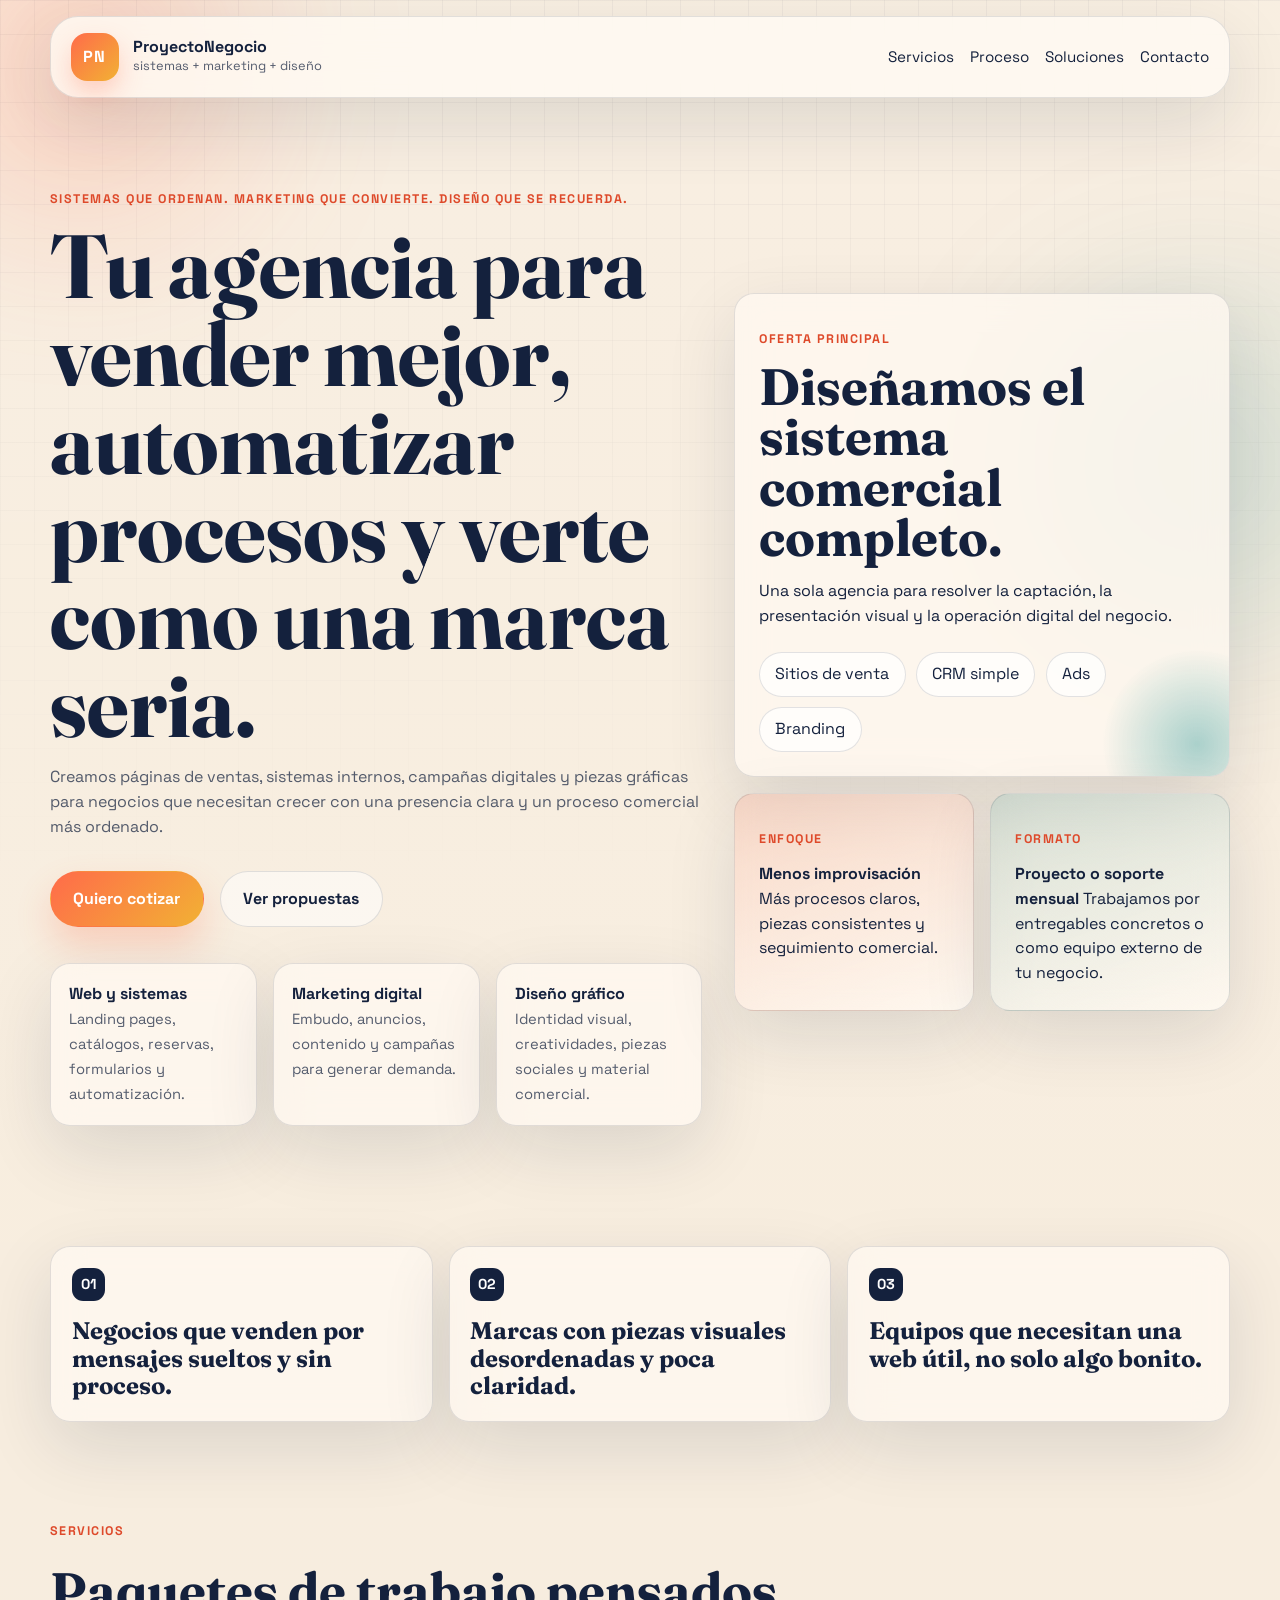
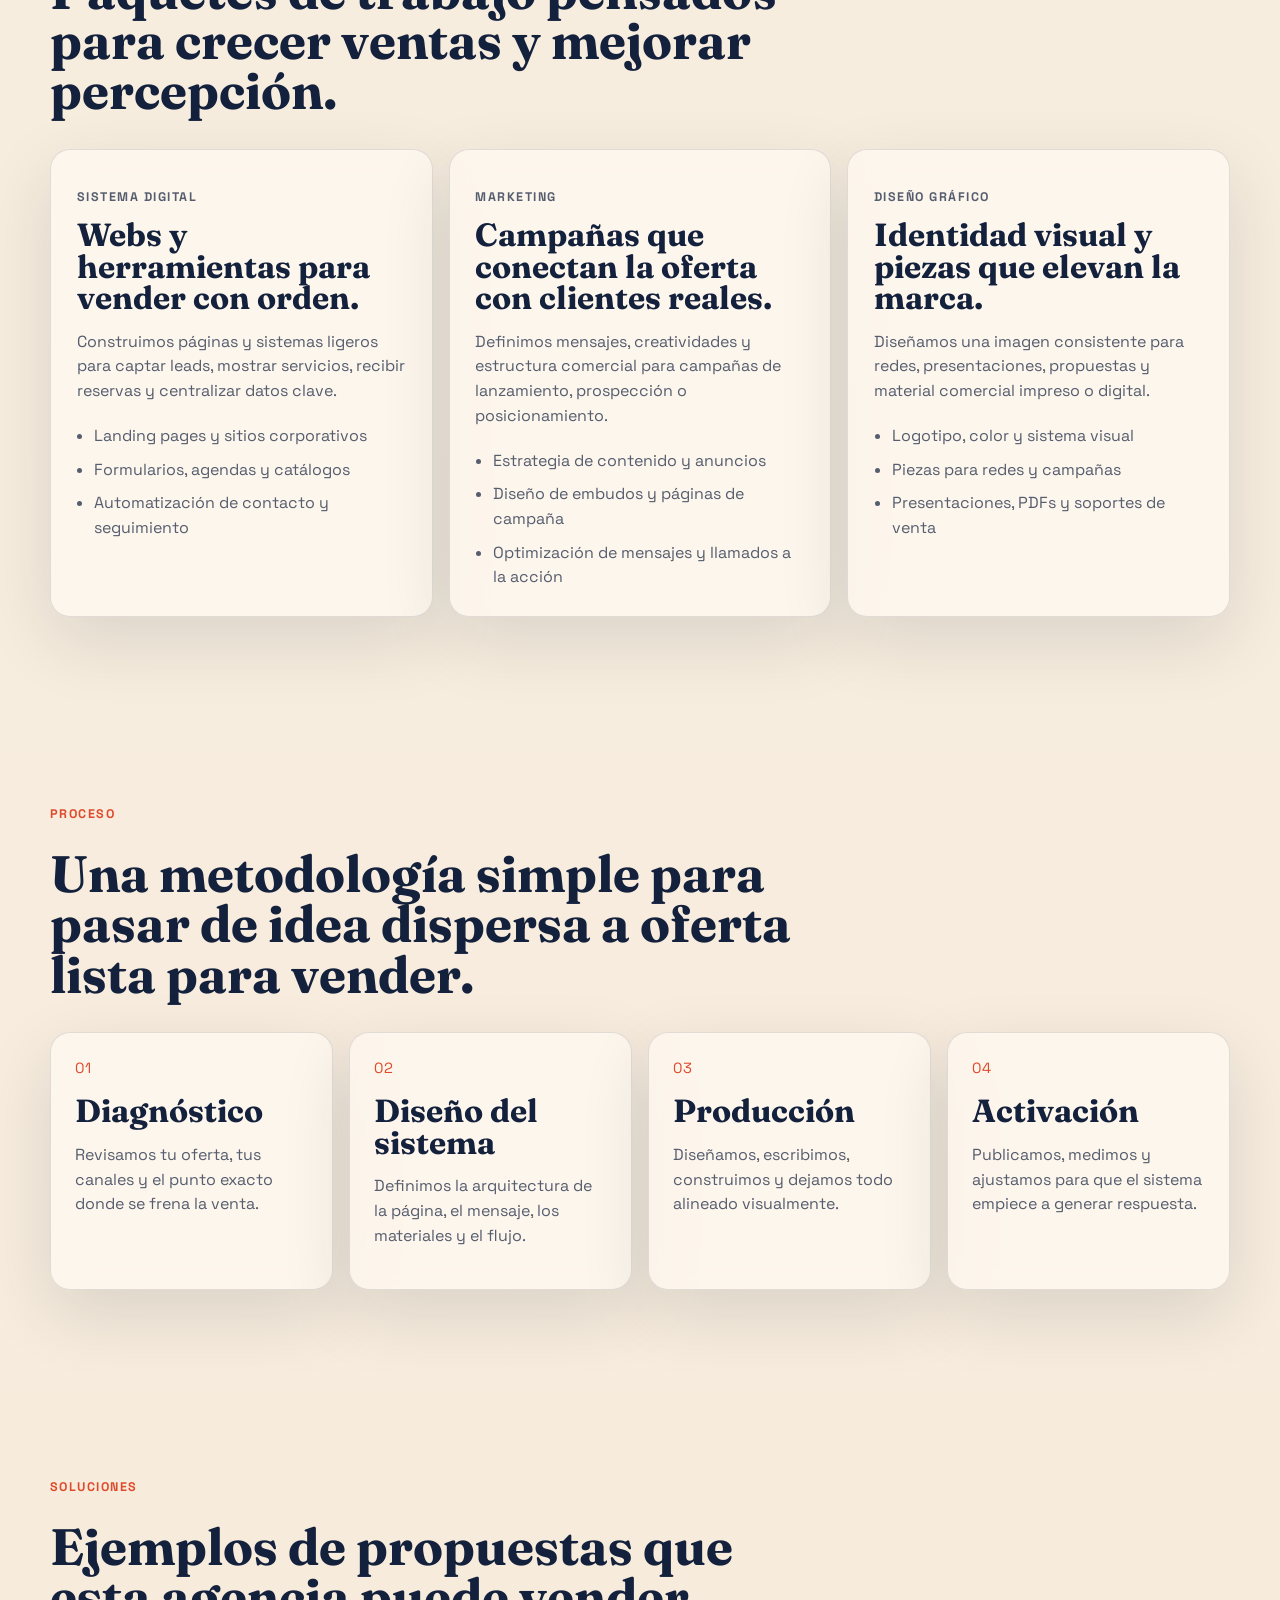
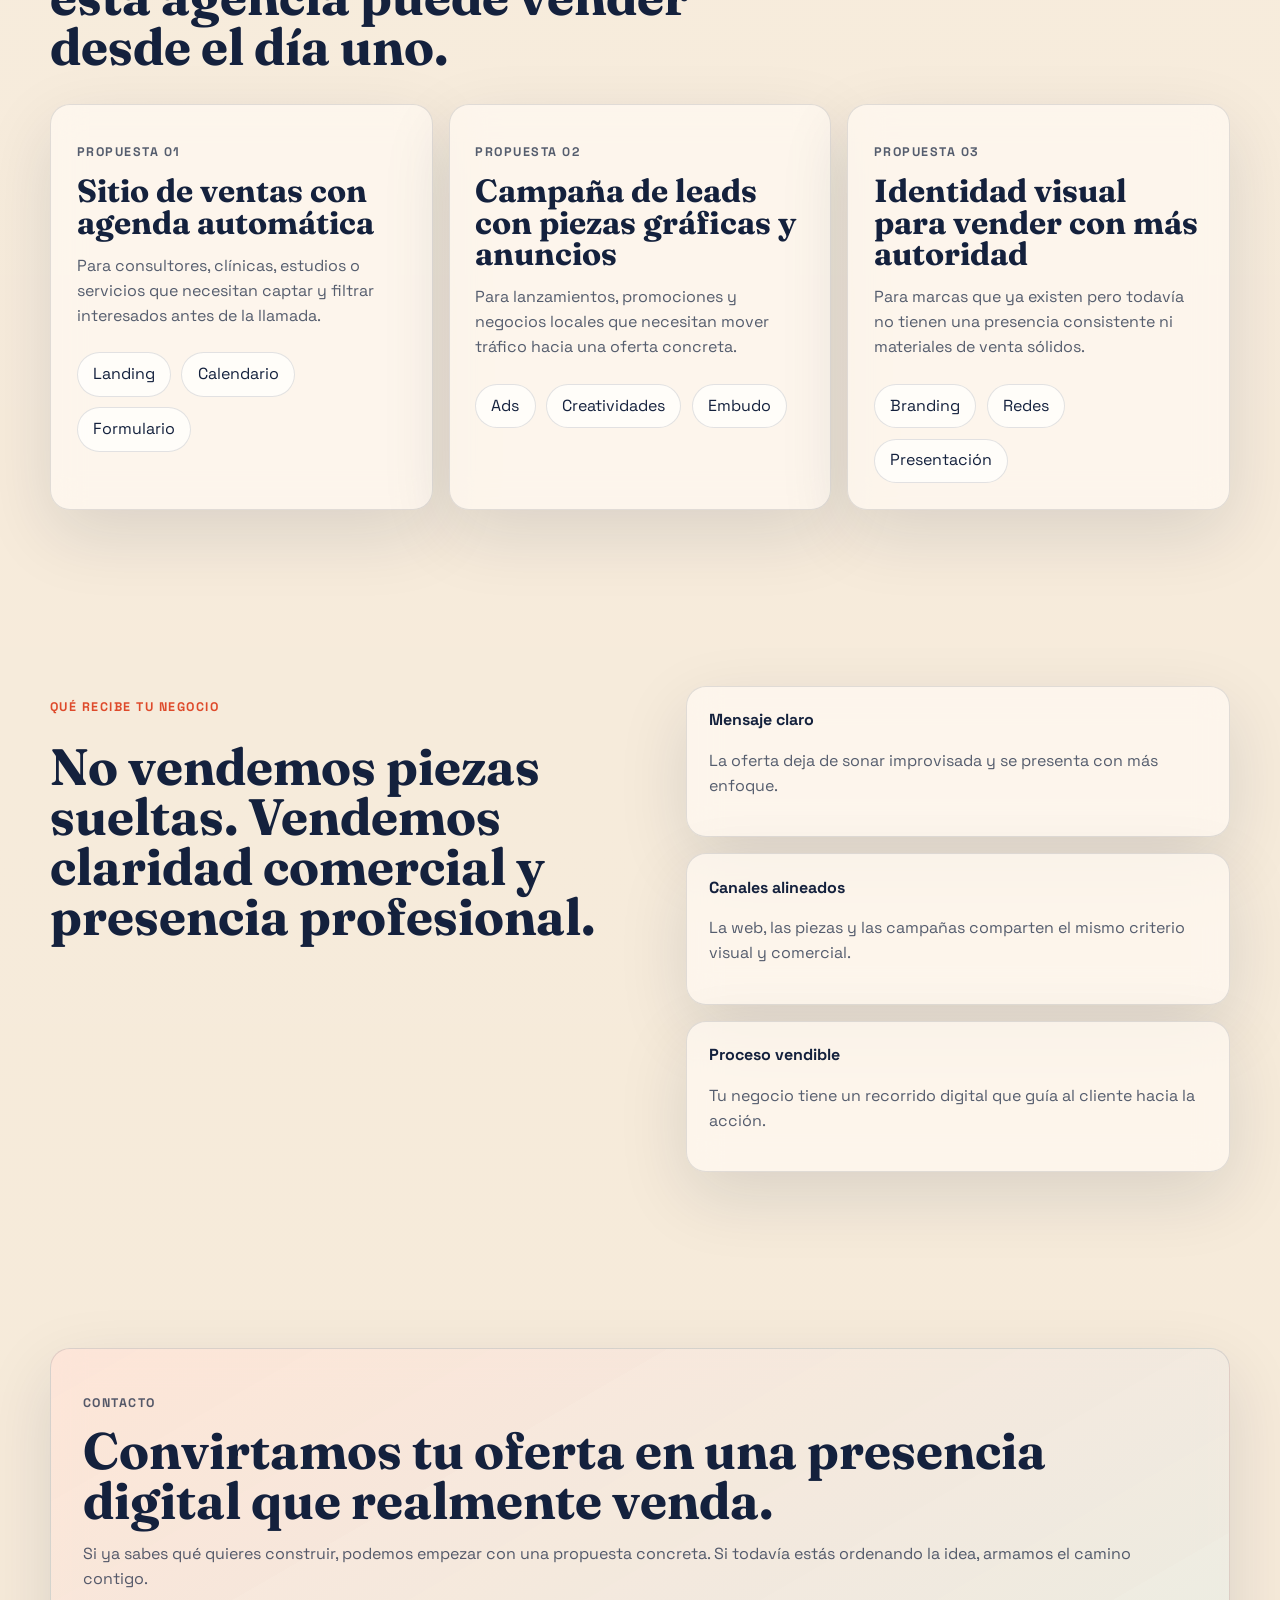
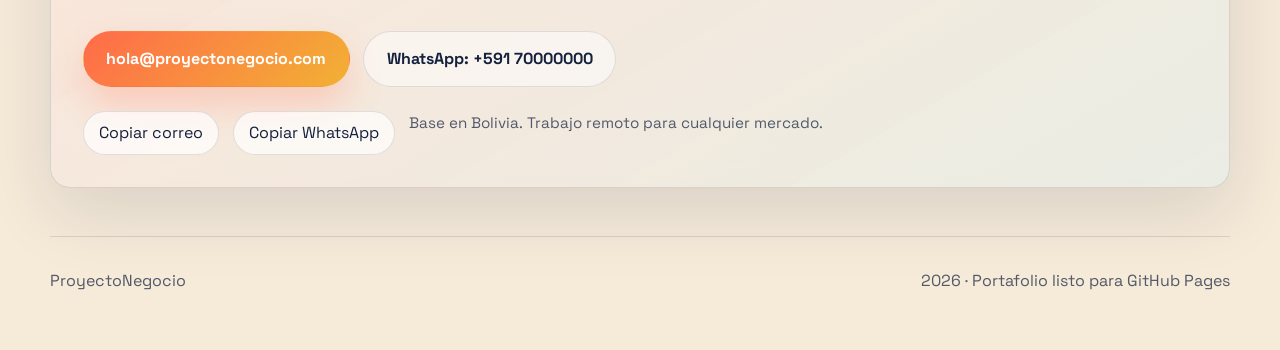
==== index.html @ ce410144 "first commit" ====
<!DOCTYPE html>
<html lang="es">
  <head>
    <meta charset="UTF-8" />
    <meta name="viewport" content="width=device-width, initial-scale=1.0" />
    <meta
      name="description"
      content="ProyectoNegocio crea sistemas, marketing y diseño gráfico para negocios que necesitan vender mejor."
    />
    <meta name="theme-color" content="#f6ead9" />
    <title>ProyectoNegocio | Sistemas, marketing y diseño</title>
    <link rel="icon" type="image/svg+xml" href="assets/favicon.svg" />
    <link rel="stylesheet" href="styles.css" />
    <script src="script.js" defer></script>
  </head>
  <body>
    <div class="background-glow background-glow--left"></div>
    <div class="background-glow background-glow--right"></div>

    <div class="site-shell">
      <header class="topbar">
        <a class="brand" href="#inicio" aria-label="Ir al inicio">
          <span class="brand-mark">PN</span>
          <span class="brand-copy">
            <strong>ProyectoNegocio</strong>
            <small>sistemas + marketing + diseño</small>
          </span>
        </a>

        <button
          class="nav-toggle"
          type="button"
          aria-expanded="false"
          aria-controls="site-nav"
        >
          Menú
        </button>

        <nav class="site-nav" id="site-nav" aria-label="Principal">
          <a href="#servicios">Servicios</a>
          <a href="#proceso">Proceso</a>
          <a href="#soluciones">Soluciones</a>
          <a href="#contacto">Contacto</a>
        </nav>
      </header>

      <main id="inicio">
        <section class="hero section">
          <div class="hero-copy reveal">
            <p class="eyebrow">Sistemas que ordenan. Marketing que convierte. Diseño que se recuerda.</p>
            <h1>Tu agencia para vender mejor, automatizar procesos y verte como una marca seria.</h1>
            <p class="lead">
              Creamos páginas de ventas, sistemas internos, campañas digitales y piezas gráficas
              para negocios que necesitan crecer con una presencia clara y un proceso comercial más
              ordenado.
            </p>

            <div class="hero-actions">
              <a class="button button-primary" href="#contacto">Quiero cotizar</a>
              <a class="button button-secondary" href="#soluciones">Ver propuestas</a>
            </div>

            <ul class="hero-stats" aria-label="Áreas principales">
              <li>
                <strong>Web y sistemas</strong>
                <span>Landing pages, catálogos, reservas, formularios y automatización.</span>
              </li>
              <li>
                <strong>Marketing digital</strong>
                <span>Embudo, anuncios, contenido y campañas para generar demanda.</span>
              </li>
              <li>
                <strong>Diseño gráfico</strong>
                <span>Identidad visual, creatividades, piezas sociales y material comercial.</span>
              </li>
            </ul>
          </div>

          <div class="hero-panel reveal">
            <article class="panel-card panel-card--feature">
              <p class="panel-label">Oferta principal</p>
              <h2>Diseñamos el sistema comercial completo.</h2>
              <p>
                Una sola agencia para resolver la captación, la presentación visual y la operación
                digital del negocio.
              </p>
              <div class="tag-list">
                <span>Sitios de venta</span>
                <span>CRM simple</span>
                <span>Ads</span>
                <span>Branding</span>
              </div>
            </article>

            <div class="panel-stack">
              <article class="panel-card panel-card--accent">
                <p class="panel-label">Enfoque</p>
                <strong>Menos improvisación</strong>
                <span>Más procesos claros, piezas consistentes y seguimiento comercial.</span>
              </article>

              <article class="panel-card panel-card--soft">
                <p class="panel-label">Formato</p>
                <strong>Proyecto o soporte mensual</strong>
                <span>Trabajamos por entregables concretos o como equipo externo de tu negocio.</span>
              </article>
            </div>
          </div>
        </section>

        <section class="problem-strip reveal" aria-label="Problemas que resolvemos">
          <article>
            <span>01</span>
            <h2>Negocios que venden por mensajes sueltos y sin proceso.</h2>
          </article>
          <article>
            <span>02</span>
            <h2>Marcas con piezas visuales desordenadas y poca claridad.</h2>
          </article>
          <article>
            <span>03</span>
            <h2>Equipos que necesitan una web útil, no solo algo bonito.</h2>
          </article>
        </section>

        <section class="section" id="servicios">
          <div class="section-heading reveal">
            <p class="eyebrow">Servicios</p>
            <h2>Paquetes de trabajo pensados para crecer ventas y mejorar percepción.</h2>
          </div>

          <div class="service-grid">
            <article class="service-card reveal">
              <p class="card-kicker">Sistema digital</p>
              <h3>Webs y herramientas para vender con orden.</h3>
              <p>
                Construimos páginas y sistemas ligeros para captar leads, mostrar servicios,
                recibir reservas y centralizar datos clave.
              </p>
              <ul>
                <li>Landing pages y sitios corporativos</li>
                <li>Formularios, agendas y catálogos</li>
                <li>Automatización de contacto y seguimiento</li>
              </ul>
            </article>

            <article class="service-card reveal">
              <p class="card-kicker">Marketing</p>
              <h3>Campañas que conectan la oferta con clientes reales.</h3>
              <p>
                Definimos mensajes, creatividades y estructura comercial para campañas de
                lanzamiento, prospección o posicionamiento.
              </p>
              <ul>
                <li>Estrategia de contenido y anuncios</li>
                <li>Diseño de embudos y páginas de campaña</li>
                <li>Optimización de mensajes y llamados a la acción</li>
              </ul>
            </article>

            <article class="service-card reveal">
              <p class="card-kicker">Diseño gráfico</p>
              <h3>Identidad visual y piezas que elevan la marca.</h3>
              <p>
                Diseñamos una imagen consistente para redes, presentaciones, propuestas y material
                comercial impreso o digital.
              </p>
              <ul>
                <li>Logotipo, color y sistema visual</li>
                <li>Piezas para redes y campañas</li>
                <li>Presentaciones, PDFs y soportes de venta</li>
              </ul>
            </article>
          </div>
        </section>

        <section class="section" id="proceso">
          <div class="section-heading reveal">
            <p class="eyebrow">Proceso</p>
            <h2>Una metodología simple para pasar de idea dispersa a oferta lista para vender.</h2>
          </div>

          <div class="process-grid">
            <article class="process-step reveal">
              <span>01</span>
              <h3>Diagnóstico</h3>
              <p>Revisamos tu oferta, tus canales y el punto exacto donde se frena la venta.</p>
            </article>
            <article class="process-step reveal">
              <span>02</span>
              <h3>Diseño del sistema</h3>
              <p>Definimos la arquitectura de la página, el mensaje, los materiales y el flujo.</p>
            </article>
            <article class="process-step reveal">
              <span>03</span>
              <h3>Producción</h3>
              <p>Diseñamos, escribimos, construimos y dejamos todo alineado visualmente.</p>
            </article>
            <article class="process-step reveal">
              <span>04</span>
              <h3>Activación</h3>
              <p>Publicamos, medimos y ajustamos para que el sistema empiece a generar respuesta.</p>
            </article>
          </div>
        </section>

        <section class="section" id="soluciones">
          <div class="section-heading reveal">
            <p class="eyebrow">Soluciones</p>
            <h2>Ejemplos de propuestas que esta agencia puede vender desde el día uno.</h2>
          </div>

          <div class="showcase-grid">
            <article class="showcase-card reveal">
              <p class="card-kicker">Propuesta 01</p>
              <h3>Sitio de ventas con agenda automática</h3>
              <p>
                Para consultores, clínicas, estudios o servicios que necesitan captar y filtrar
                interesados antes de la llamada.
              </p>
              <div class="tag-list">
                <span>Landing</span>
                <span>Calendario</span>
                <span>Formulario</span>
              </div>
            </article>

            <article class="showcase-card reveal">
              <p class="card-kicker">Propuesta 02</p>
              <h3>Campaña de leads con piezas gráficas y anuncios</h3>
              <p>
                Para lanzamientos, promociones y negocios locales que necesitan mover tráfico hacia
                una oferta concreta.
              </p>
              <div class="tag-list">
                <span>Ads</span>
                <span>Creatividades</span>
                <span>Embudo</span>
              </div>
            </article>

            <article class="showcase-card reveal">
              <p class="card-kicker">Propuesta 03</p>
              <h3>Identidad visual para vender con más autoridad</h3>
              <p>
                Para marcas que ya existen pero todavía no tienen una presencia consistente ni
                materiales de venta sólidos.
              </p>
              <div class="tag-list">
                <span>Branding</span>
                <span>Redes</span>
                <span>Presentación</span>
              </div>
            </article>
          </div>
        </section>

        <section class="section section-highlight">
          <div class="highlight-grid">
            <div class="section-heading reveal">
              <p class="eyebrow">Qué recibe tu negocio</p>
              <h2>No vendemos piezas sueltas. Vendemos claridad comercial y presencia profesional.</h2>
            </div>

            <div class="benefit-list reveal">
              <article>
                <strong>Mensaje claro</strong>
                <p>La oferta deja de sonar improvisada y se presenta con más enfoque.</p>
              </article>
              <article>
                <strong>Canales alineados</strong>
                <p>La web, las piezas y las campañas comparten el mismo criterio visual y comercial.</p>
              </article>
              <article>
                <strong>Proceso vendible</strong>
                <p>Tu negocio tiene un recorrido digital que guía al cliente hacia la acción.</p>
              </article>
            </div>
          </div>
        </section>

        <section class="section contact-section" id="contacto">
          <div class="contact-card reveal">
            <div>
              <p class="eyebrow">Contacto</p>
              <h2>Convirtamos tu oferta en una presencia digital que realmente venda.</h2>
              <p>
                Si ya sabes qué quieres construir, podemos empezar con una propuesta concreta.
                Si todavía estás ordenando la idea, armamos el camino contigo.
              </p>
            </div>

            <div class="contact-actions">
              <!-- Reemplaza estos datos por tus canales reales antes de publicar -->
              <a
                class="button button-primary"
                href="mailto:hola@proyectonegocio.com?subject=Quiero%20cotizar%20un%20proyecto"
              >
                hola@proyectonegocio.com
              </a>
              <a
                class="button button-secondary"
                href="https://wa.me/59170000000?text=Hola%2C%20quiero%20cotizar%20un%20proyecto"
                target="_blank"
                rel="noreferrer"
              >
                WhatsApp: +591 70000000
              </a>
            </div>

            <div class="contact-meta">
              <button class="copy-chip" type="button" data-copy="hola@proyectonegocio.com">
                Copiar correo
              </button>
              <button class="copy-chip" type="button" data-copy="+591 70000000">
                Copiar WhatsApp
              </button>
              <span class="microcopy">Base en Bolivia. Trabajo remoto para cualquier mercado.</span>
            </div>
          </div>
        </section>
      </main>

      <footer class="footer">
        <p>ProyectoNegocio</p>
        <p><span id="current-year"></span> · Portafolio listo para GitHub Pages</p>
      </footer>
    </div>
  </body>
</html>
---- styles.css ----
@import url("https://fonts.googleapis.com/css2?family=Fraunces:opsz,wght@9..144,600;9..144,700&family=Space+Grotesk:wght@400;500;700&display=swap");

:root {
  --bg: #f6ead9;
  --surface: rgba(255, 249, 241, 0.76);
  --surface-strong: #fffaf3;
  --ink: #14213d;
  --muted: rgba(20, 33, 61, 0.72);
  --line: rgba(20, 33, 61, 0.12);
  --accent: #ff6b4a;
  --accent-deep: #de4a2b;
  --accent-soft: #ffd8ca;
  --teal: #0f8b8d;
  --gold: #f2b134;
  --shadow: 0 24px 70px rgba(20, 33, 61, 0.12);
  --radius-lg: 28px;
  --radius-md: 20px;
  --radius-sm: 999px;
  --max-width: 1180px;
}

* {
  box-sizing: border-box;
}

html {
  scroll-behavior: smooth;
}

body {
  margin: 0;
  min-height: 100vh;
  background:
    linear-gradient(180deg, rgba(255, 255, 255, 0.22), rgba(255, 255, 255, 0)),
    var(--bg);
  color: var(--ink);
  font-family: "Space Grotesk", sans-serif;
  line-height: 1.55;
  overflow-x: hidden;
}

body::before {
  position: fixed;
  inset: 0;
  background-image:
    linear-gradient(rgba(20, 33, 61, 0.05) 1px, transparent 1px),
    linear-gradient(90deg, rgba(20, 33, 61, 0.05) 1px, transparent 1px);
  background-size: 34px 34px;
  content: "";
  -webkit-mask-image: linear-gradient(180deg, rgba(0, 0, 0, 0.85), transparent);
  mask-image: linear-gradient(180deg, rgba(0, 0, 0, 0.85), transparent);
  pointer-events: none;
  z-index: -3;
}

.background-glow {
  position: fixed;
  border-radius: 50%;
  filter: blur(90px);
  opacity: 0.55;
  pointer-events: none;
  z-index: -2;
}

.background-glow--left {
  top: -6rem;
  left: -5rem;
  width: 20rem;
  height: 20rem;
  background: rgba(255, 107, 74, 0.38);
}

.background-glow--right {
  top: 18rem;
  right: -6rem;
  width: 22rem;
  height: 22rem;
  background: rgba(15, 139, 141, 0.24);
}

.site-shell {
  width: min(calc(100% - 2rem), var(--max-width));
  margin: 0 auto;
  padding-bottom: 2.5rem;
}

.topbar {
  position: sticky;
  top: 1rem;
  z-index: 40;
  display: flex;
  align-items: center;
  justify-content: space-between;
  gap: 1rem;
  margin-top: 1rem;
  padding: 1rem 1.25rem;
  border: 1px solid var(--line);
  border-radius: var(--radius-lg);
  background: rgba(255, 250, 243, 0.82);
  backdrop-filter: blur(18px);
  box-shadow: var(--shadow);
}

.brand {
  display: inline-flex;
  align-items: center;
  gap: 0.9rem;
  color: inherit;
  text-decoration: none;
}

.brand-mark {
  display: inline-grid;
  place-items: center;
  width: 3rem;
  height: 3rem;
  border-radius: 1rem;
  background: linear-gradient(135deg, var(--accent), var(--gold));
  color: #fff;
  font-weight: 700;
  letter-spacing: 0.08em;
  box-shadow: 0 12px 24px rgba(255, 107, 74, 0.28);
}

.brand-copy {
  display: flex;
  flex-direction: column;
}

.brand-copy strong {
  font-size: 1rem;
  line-height: 1.1;
}

.brand-copy small {
  color: var(--muted);
  font-size: 0.8rem;
}

.site-nav {
  display: inline-flex;
  align-items: center;
  gap: 1rem;
}

.site-nav a {
  color: var(--ink);
  font-size: 0.95rem;
  text-decoration: none;
}

.site-nav a:hover,
.site-nav a:focus-visible {
  color: var(--accent-deep);
}

.nav-toggle {
  display: none;
  border: 1px solid var(--line);
  border-radius: var(--radius-sm);
  background: var(--surface-strong);
  color: var(--ink);
  font: inherit;
  padding: 0.7rem 1rem;
}

.section {
  padding: 5.5rem 0;
}

.hero {
  display: grid;
  grid-template-columns: minmax(0, 1.25fr) minmax(320px, 0.95fr);
  gap: 2rem;
  align-items: center;
  padding-top: 5rem;
}

.eyebrow,
.card-kicker,
.panel-label {
  text-transform: uppercase;
  letter-spacing: 0.12em;
  font-size: 0.78rem;
  font-weight: 700;
}

.eyebrow,
.panel-label {
  color: var(--accent-deep);
}

.card-kicker {
  color: var(--teal);
}

h1,
h2,
h3 {
  margin: 0;
  font-family: "Fraunces", serif;
  line-height: 0.98;
}

h1 {
  margin-top: 0.6rem;
  font-size: clamp(3rem, 7vw, 6rem);
  max-width: 12ch;
}

h2 {
  font-size: clamp(2rem, 4vw, 3.6rem);
}

h3 {
  font-size: clamp(1.6rem, 3vw, 2rem);
}

.lead,
.service-card p,
.process-step p,
.showcase-card p,
.benefit-list p,
.contact-card p {
  color: var(--muted);
}

.hero-copy {
  position: relative;
}

.hero-actions {
  display: flex;
  flex-wrap: wrap;
  gap: 1rem;
  margin: 2rem 0 2.25rem;
}

.button {
  display: inline-flex;
  align-items: center;
  justify-content: center;
  gap: 0.5rem;
  min-height: 3.4rem;
  padding: 0.9rem 1.4rem;
  border: 1px solid transparent;
  border-radius: var(--radius-sm);
  color: var(--ink);
  font-weight: 700;
  text-decoration: none;
  transition:
    transform 0.22s ease,
    box-shadow 0.22s ease,
    background-color 0.22s ease,
    border-color 0.22s ease;
}

.button:hover,
.button:focus-visible,
.copy-chip:hover,
.copy-chip:focus-visible {
  transform: translateY(-2px);
}

.button-primary {
  background: linear-gradient(135deg, var(--accent), var(--gold));
  color: #fff;
  box-shadow: 0 18px 35px rgba(255, 107, 74, 0.24);
}

.button-primary:hover,
.button-primary:focus-visible {
  box-shadow: 0 24px 46px rgba(255, 107, 74, 0.3);
}

.button-secondary {
  border-color: var(--line);
  background: rgba(255, 255, 255, 0.52);
}

.hero-stats {
  display: grid;
  grid-template-columns: repeat(3, minmax(0, 1fr));
  gap: 1rem;
  padding: 0;
  margin: 0;
  list-style: none;
}

.hero-stats li,
.panel-card,
.service-card,
.process-step,
.showcase-card,
.benefit-list article,
.contact-card,
.problem-strip article {
  border: 1px solid var(--line);
  border-radius: var(--radius-md);
  background: var(--surface);
  backdrop-filter: blur(16px);
  box-shadow: var(--shadow);
}

.hero-stats li {
  padding: 1.15rem;
}

.hero-stats strong,
.benefit-list strong,
.process-step span {
  display: block;
}

.hero-stats span {
  color: var(--muted);
  font-size: 0.92rem;
}

.hero-panel {
  display: grid;
  gap: 1rem;
}

.panel-card {
  padding: 1.5rem;
}

.panel-card--feature {
  position: relative;
  overflow: hidden;
  min-height: 21rem;
}

.panel-card--feature::after {
  position: absolute;
  right: -4rem;
  bottom: -4rem;
  width: 12rem;
  height: 12rem;
  border-radius: 50%;
  background: radial-gradient(circle, rgba(15, 139, 141, 0.35), transparent 70%);
  content: "";
}

.panel-card--feature h2 {
  max-width: 11ch;
  margin: 0.5rem 0 1rem;
}

.panel-stack {
  display: grid;
  grid-template-columns: repeat(2, minmax(0, 1fr));
  gap: 1rem;
}

.panel-card--accent {
  background: linear-gradient(160deg, rgba(255, 107, 74, 0.16), rgba(255, 249, 241, 0.88));
}

.panel-card--soft {
  background: linear-gradient(160deg, rgba(15, 139, 141, 0.13), rgba(255, 249, 241, 0.88));
}

.tag-list {
  display: flex;
  flex-wrap: wrap;
  gap: 0.65rem;
  margin-top: 1.5rem;
}

.tag-list span,
.copy-chip {
  display: inline-flex;
  align-items: center;
  justify-content: center;
  padding: 0.55rem 0.95rem;
  border: 1px solid var(--line);
  border-radius: var(--radius-sm);
  background: rgba(255, 255, 255, 0.68);
  color: var(--ink);
  font: inherit;
}

.problem-strip {
  display: grid;
  grid-template-columns: repeat(3, minmax(0, 1fr));
  gap: 1rem;
  margin-top: 2rem;
}

.problem-strip article {
  padding: 1.3rem;
}

.problem-strip span {
  display: inline-flex;
  align-items: center;
  justify-content: center;
  width: 2.1rem;
  height: 2.1rem;
  margin-bottom: 1rem;
  border-radius: 0.7rem;
  background: var(--ink);
  color: #fff;
  font-size: 0.9rem;
  font-weight: 700;
}

.problem-strip h2 {
  font-size: clamp(1.2rem, 2vw, 1.5rem);
  line-height: 1.15;
}

.section-heading {
  display: grid;
  gap: 0.75rem;
  max-width: 48rem;
}

.service-grid,
.showcase-grid {
  display: grid;
  grid-template-columns: repeat(3, minmax(0, 1fr));
  gap: 1rem;
  margin-top: 2rem;
}

.service-card,
.showcase-card {
  padding: 1.6rem;
}

.service-card ul {
  margin: 1.25rem 0 0;
  padding-left: 1.1rem;
  color: var(--muted);
}

.service-card li + li {
  margin-top: 0.55rem;
}

.process-grid {
  display: grid;
  grid-template-columns: repeat(4, minmax(0, 1fr));
  gap: 1rem;
  margin-top: 2rem;
}

.process-step {
  padding: 1.5rem;
}

.process-step span {
  margin-bottom: 1rem;
  color: var(--accent-deep);
  font-size: 0.92rem;
  letter-spacing: 0.08em;
}

.section-highlight {
  position: relative;
}

.highlight-grid {
  display: grid;
  grid-template-columns: minmax(0, 1fr) minmax(320px, 0.9fr);
  gap: 2rem;
  align-items: start;
}

.benefit-list {
  display: grid;
  gap: 1rem;
}

.benefit-list article {
  padding: 1.35rem;
}

.contact-section {
  padding-bottom: 3rem;
}

.contact-card {
  display: grid;
  gap: 1.5rem;
  padding: 2rem;
  background:
    linear-gradient(150deg, rgba(255, 107, 74, 0.12), rgba(15, 139, 141, 0.08)),
    var(--surface);
}

.contact-actions,
.contact-meta {
  display: flex;
  flex-wrap: wrap;
  gap: 0.85rem;
}

.copy-chip {
  cursor: pointer;
}

.copy-chip.is-copied {
  background: rgba(15, 139, 141, 0.14);
  border-color: rgba(15, 139, 141, 0.26);
}

.microcopy {
  color: var(--muted);
  font-size: 0.95rem;
}

.footer {
  display: flex;
  justify-content: space-between;
  gap: 1rem;
  padding: 1rem 0 0;
  border-top: 1px solid var(--line);
  color: var(--muted);
}

.reveal {
  opacity: 0;
  transform: translateY(24px);
  transition:
    opacity 0.65s ease,
    transform 0.65s ease;
}

.reveal.is-visible {
  opacity: 1;
  transform: translateY(0);
}

@media (max-width: 980px) {
  .hero,
  .highlight-grid {
    grid-template-columns: 1fr;
  }

  .hero-stats,
  .process-grid,
  .service-grid,
  .showcase-grid,
  .problem-strip {
    grid-template-columns: repeat(2, minmax(0, 1fr));
  }
}

@media (max-width: 760px) {
  .site-shell {
    width: min(calc(100% - 1.1rem), var(--max-width));
  }

  .topbar {
    flex-wrap: wrap;
    padding: 0.95rem 1rem;
  }

  .nav-toggle {
    display: inline-flex;
  }

  .site-nav {
    display: none;
    width: 100%;
    flex-direction: column;
    align-items: flex-start;
    padding-top: 0.5rem;
  }

  .site-nav.is-open {
    display: flex;
  }

  .section {
    padding: 4.5rem 0;
  }

  .hero {
    padding-top: 3.25rem;
  }

  h1 {
    font-size: clamp(2.7rem, 14vw, 4.2rem);
  }

  h2 {
    font-size: clamp(2rem, 10vw, 3rem);
  }

  .hero-stats,
  .panel-stack,
  .process-grid,
  .service-grid,
  .showcase-grid,
  .problem-strip {
    grid-template-columns: 1fr;
  }

  .footer {
    flex-direction: column;
  }
}

@media (prefers-reduced-motion: reduce) {
  html {
    scroll-behavior: auto;
  }

  *,
  *::before,
  *::after {
    animation-duration: 0.01ms !important;
    animation-iteration-count: 1 !important;
    transition-duration: 0.01ms !important;
  }

  .reveal {
    opacity: 1;
    transform: none;
  }
}
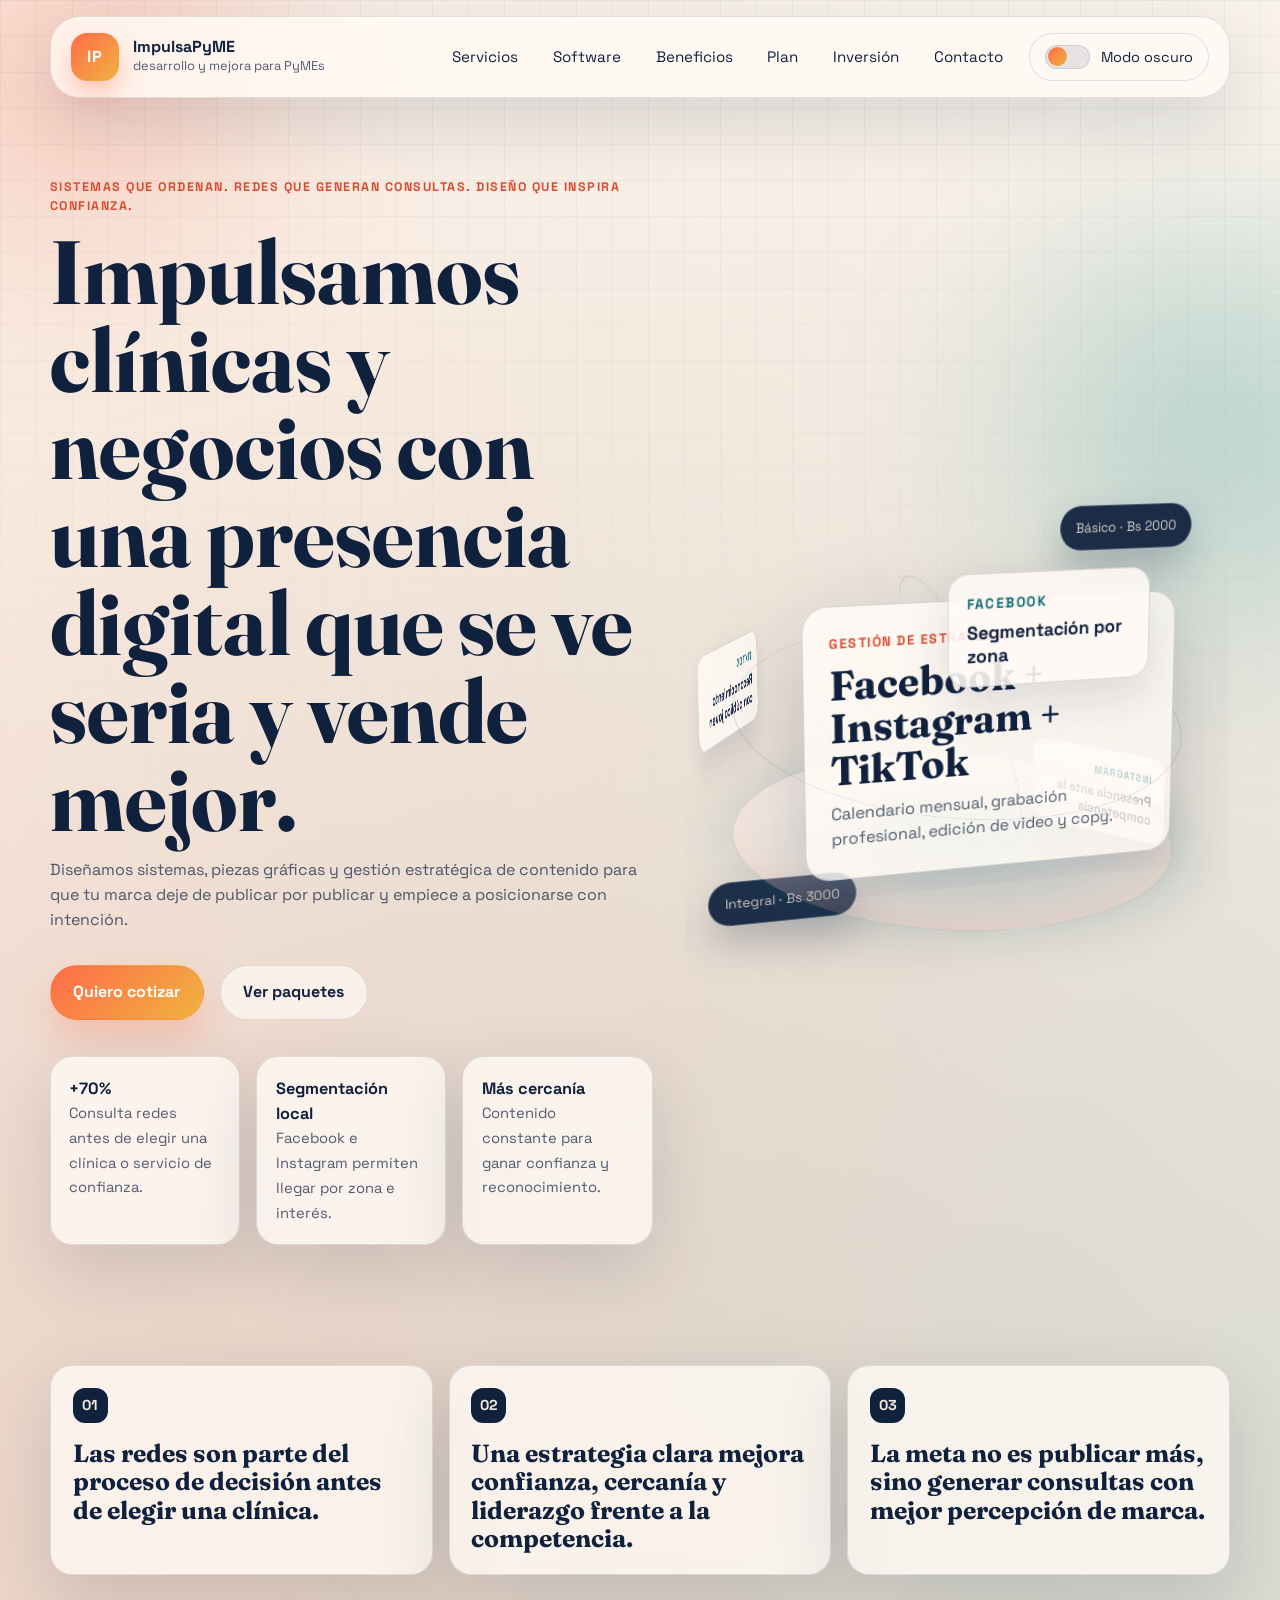
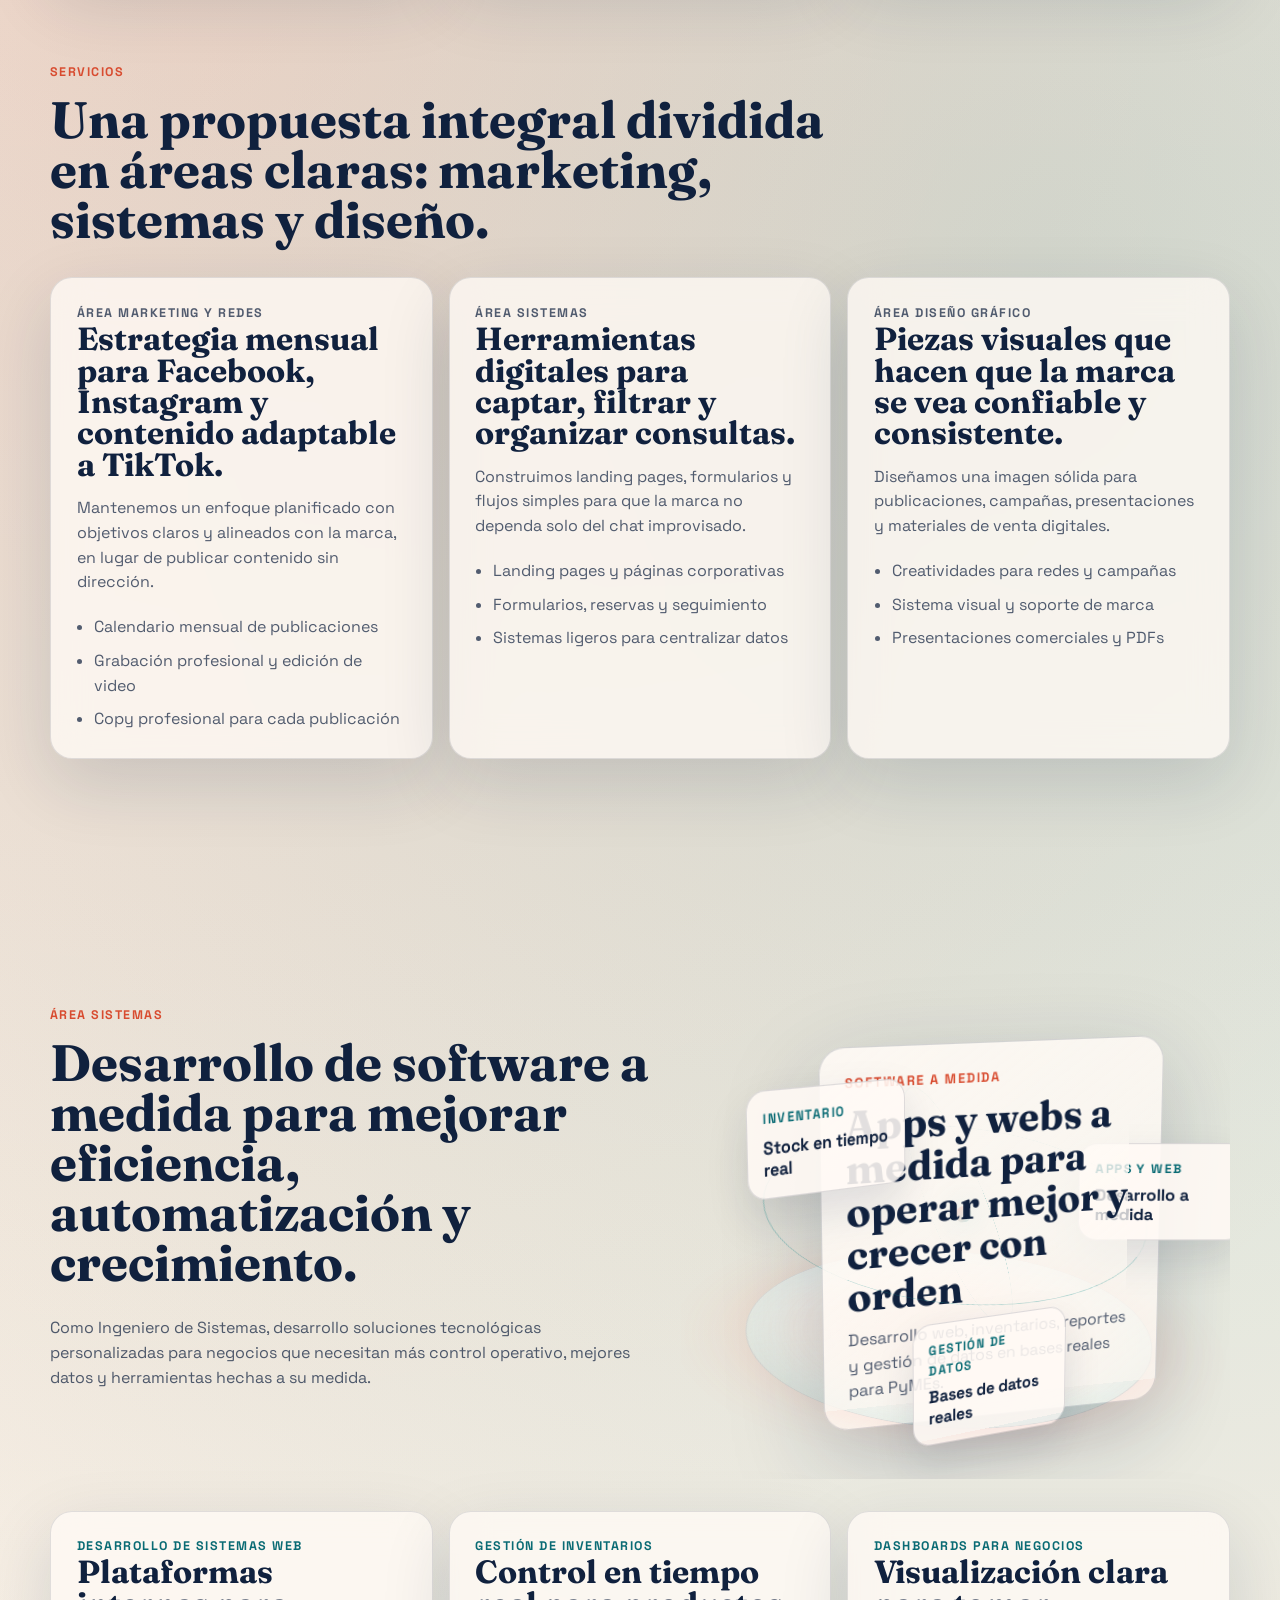
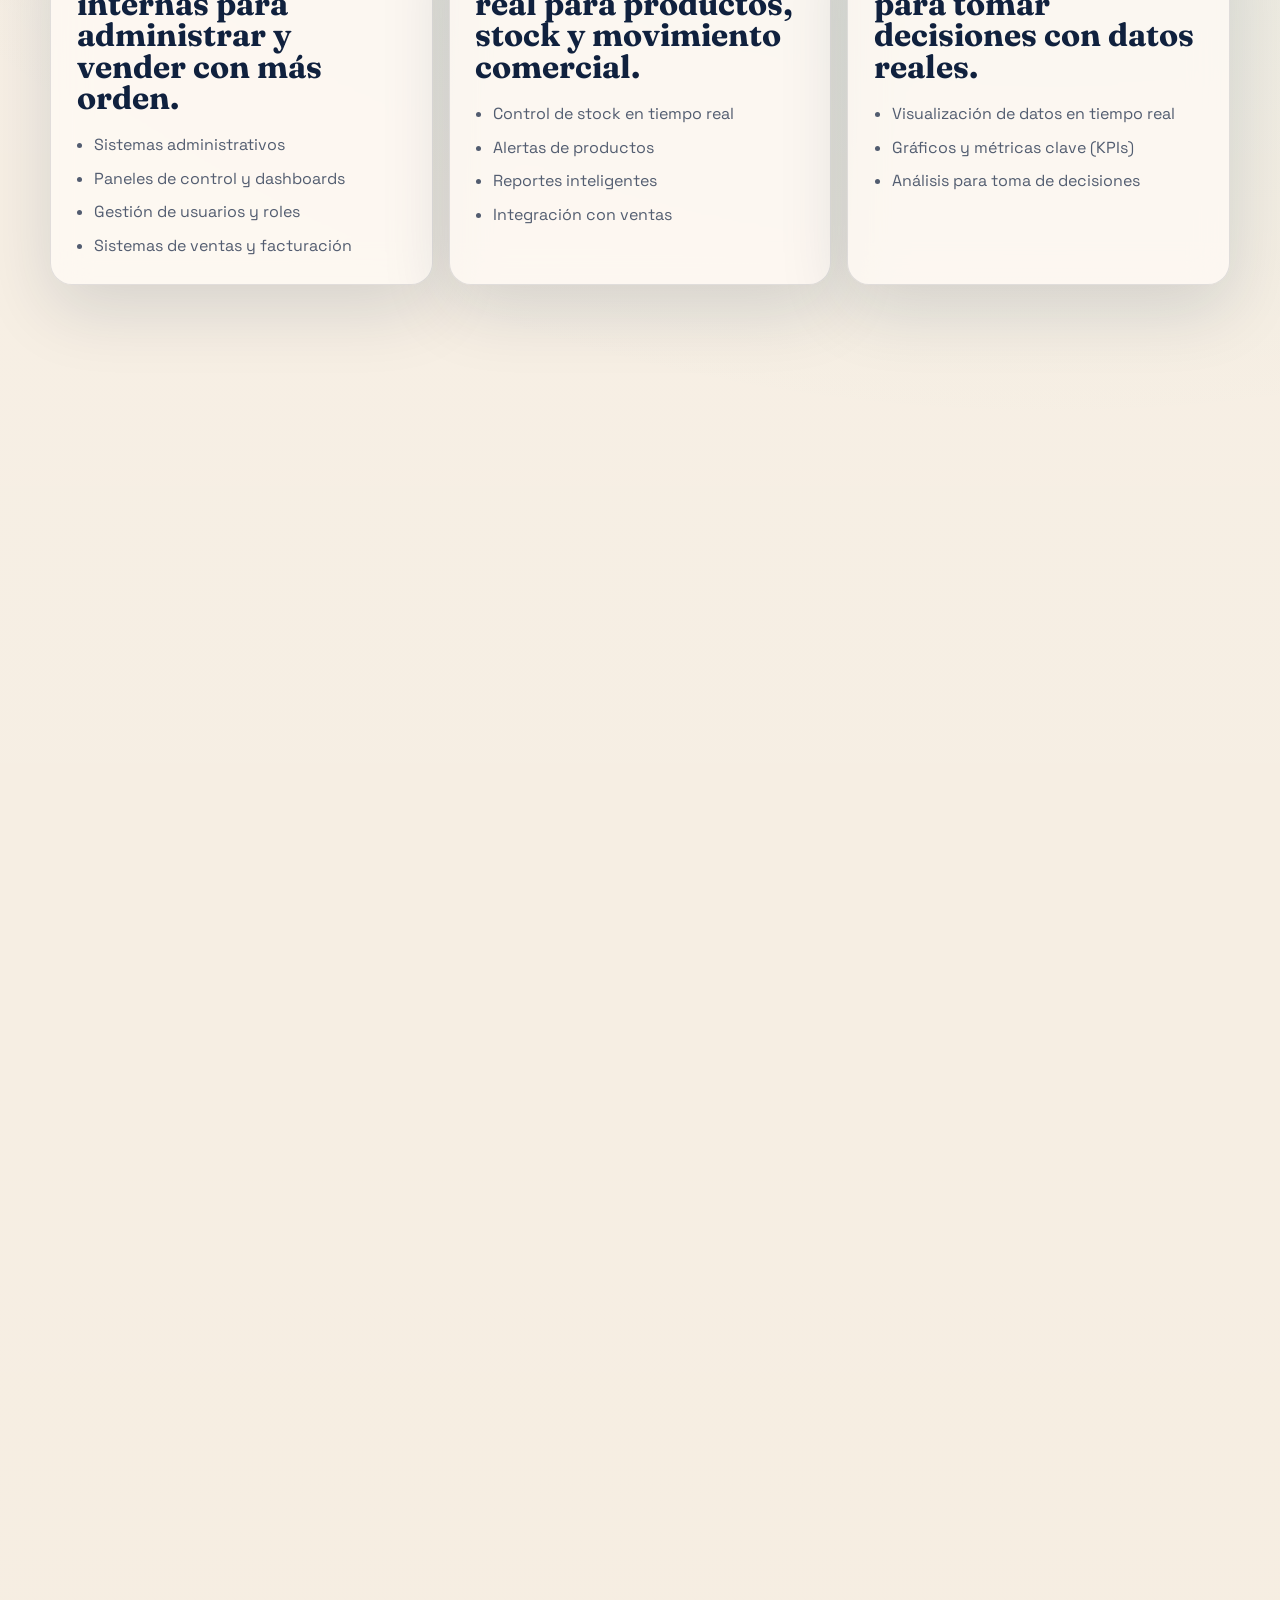
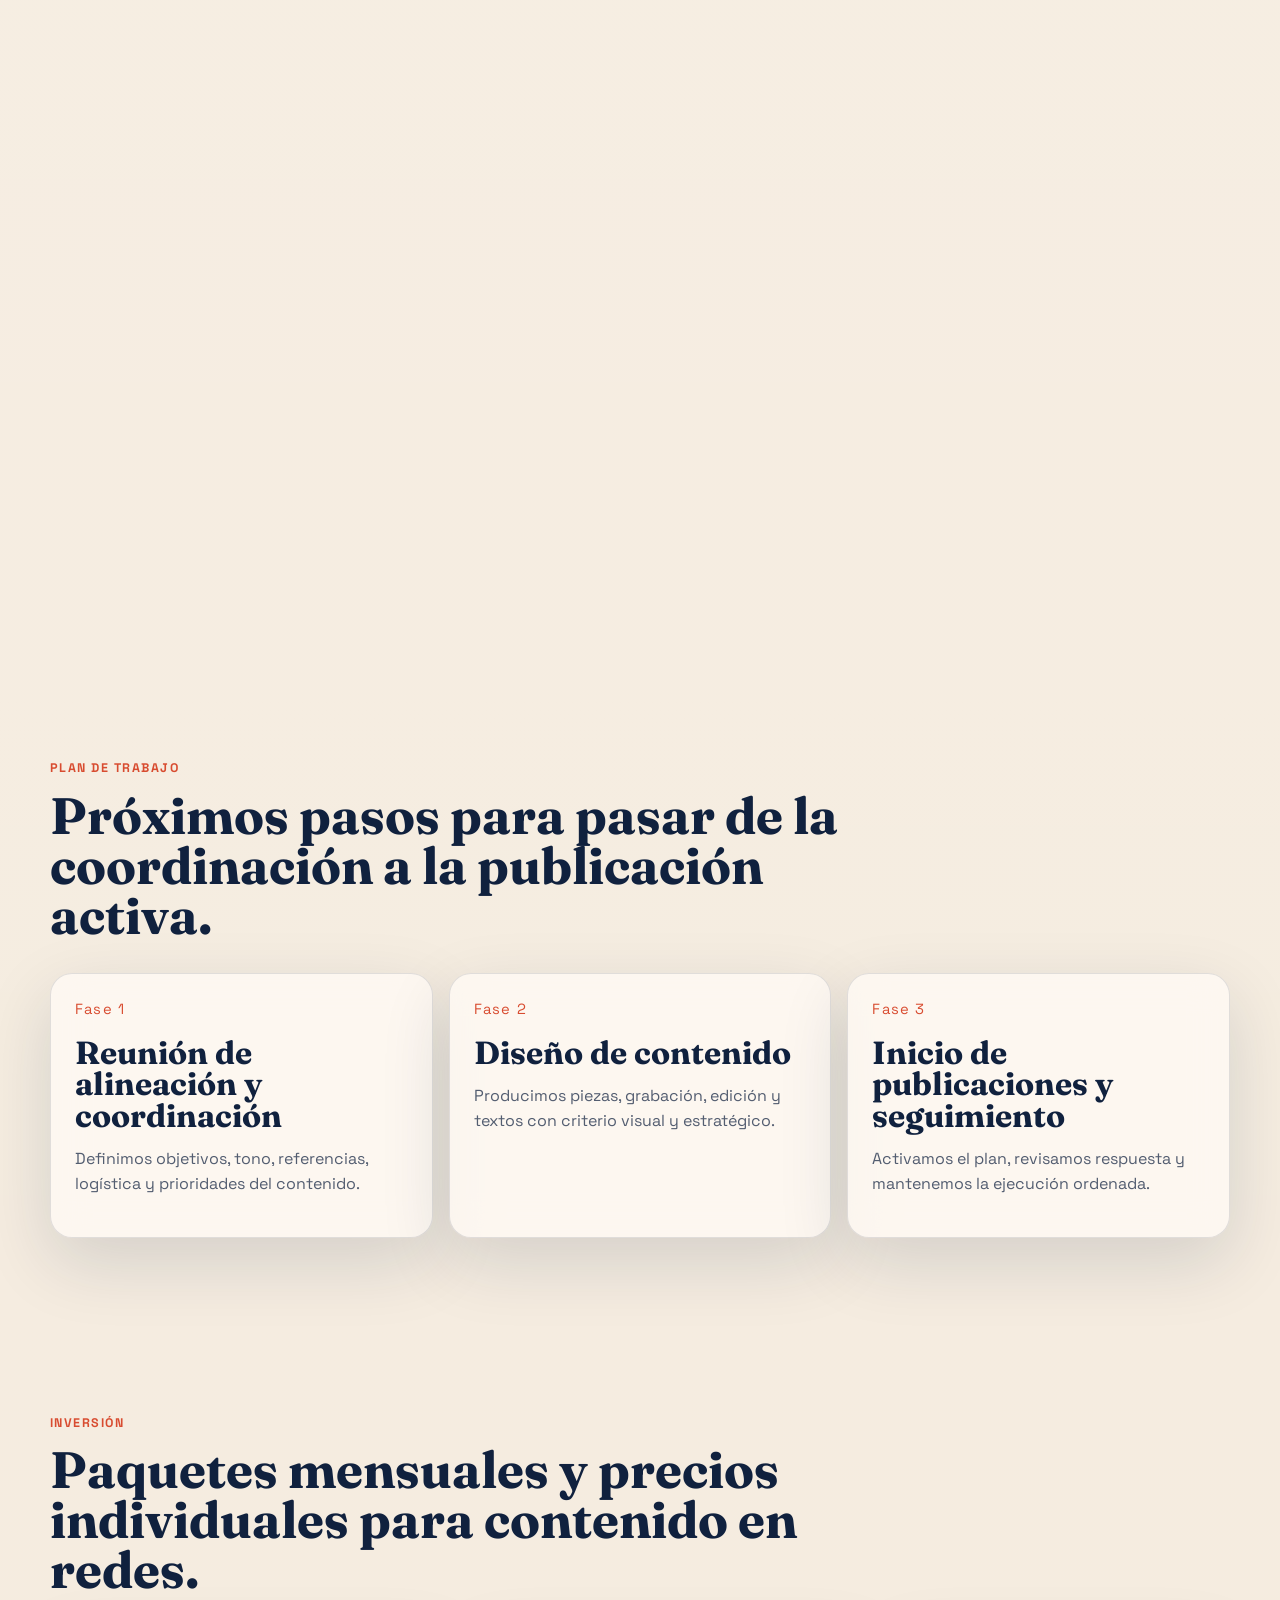
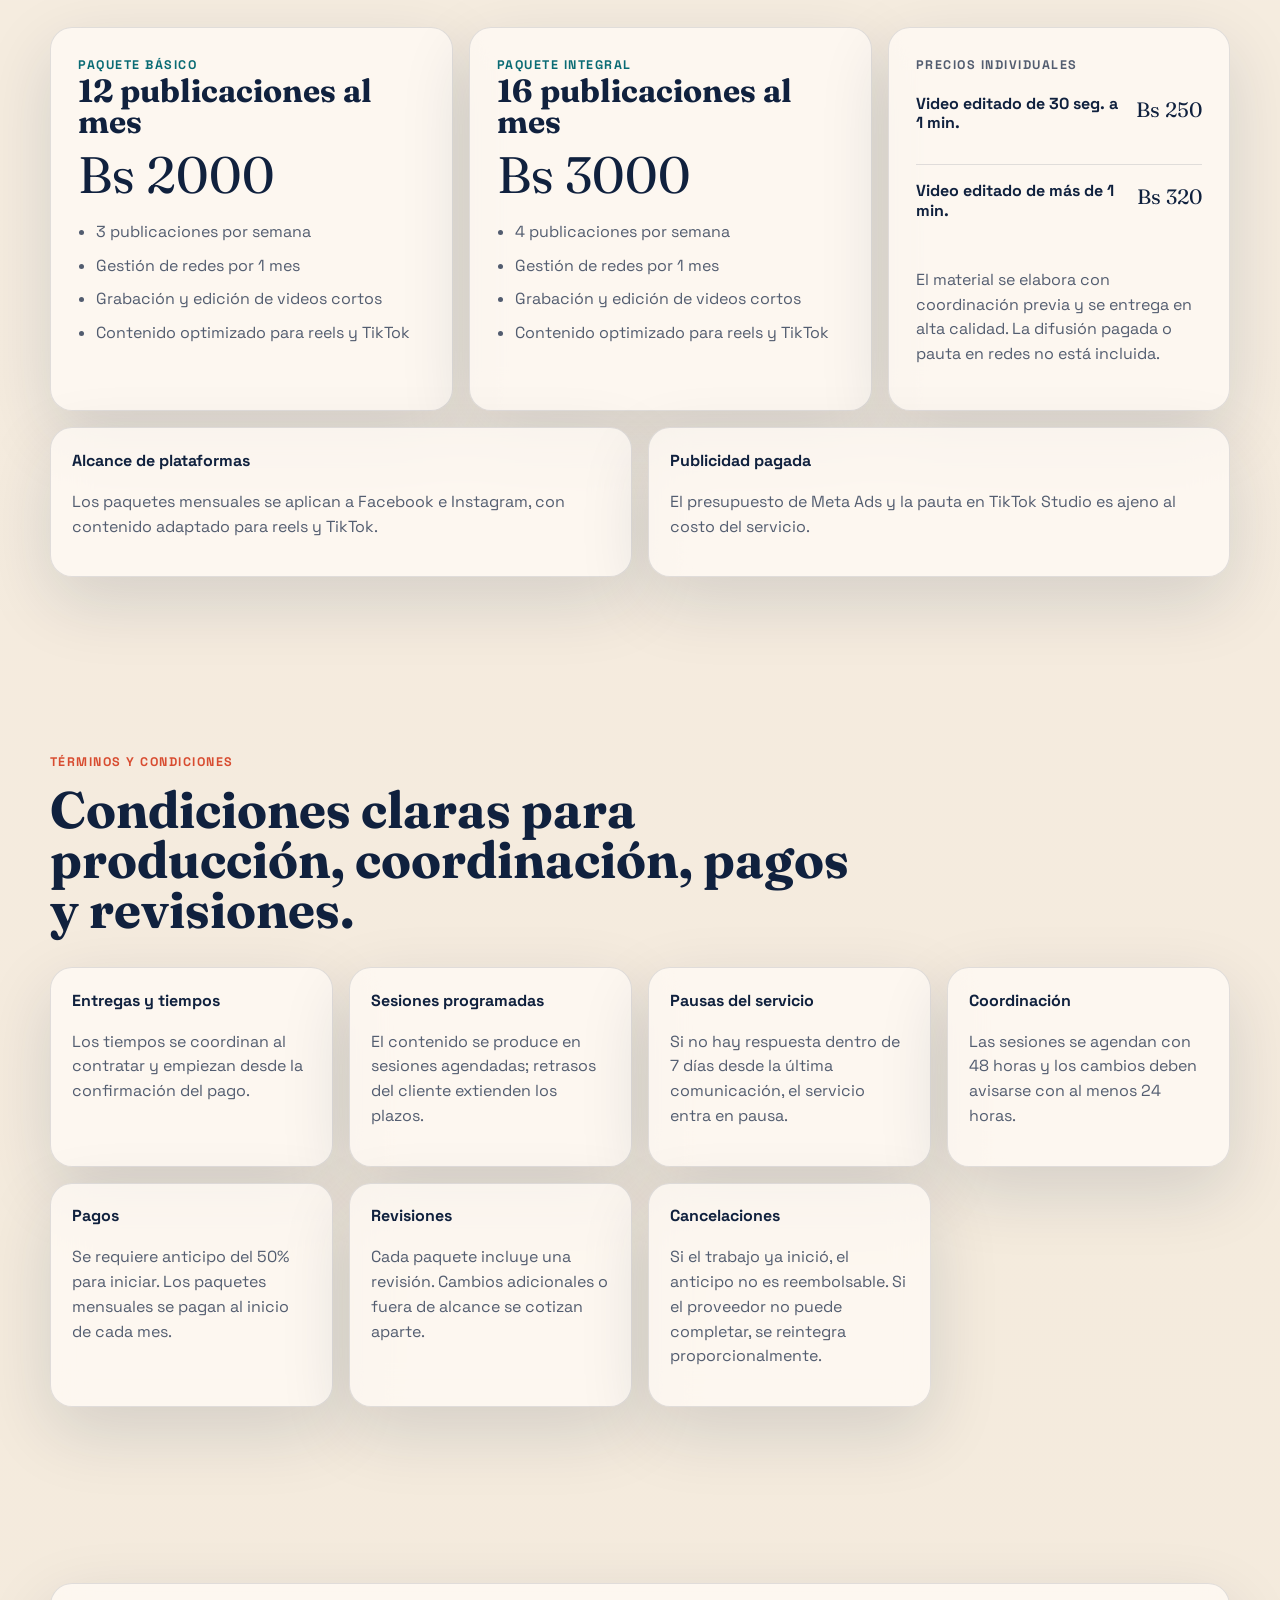
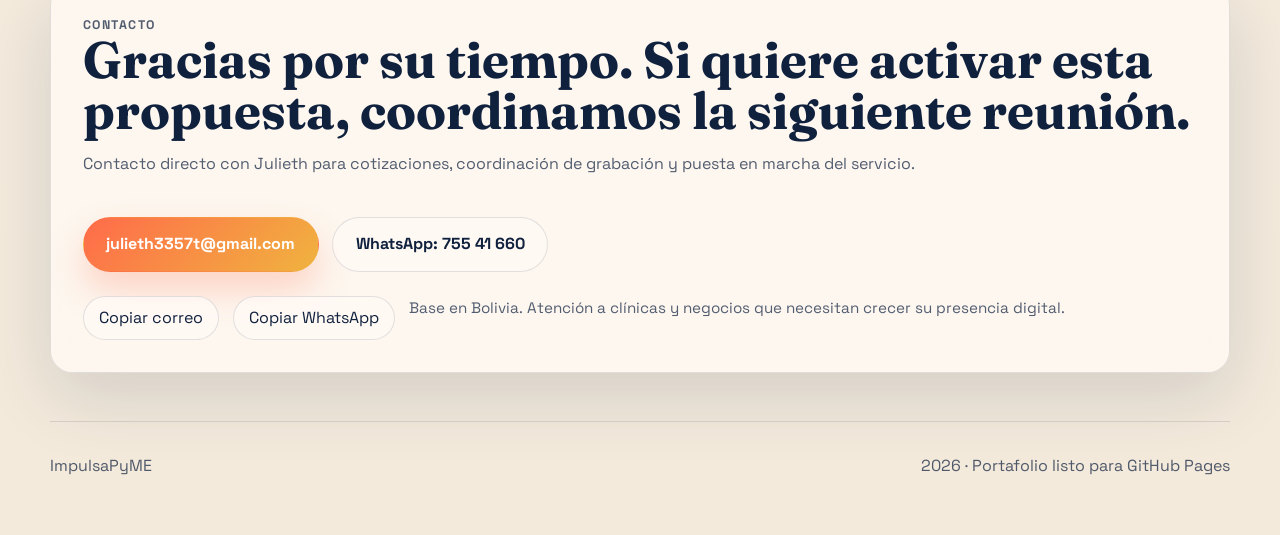
==== commit 2a0fb454: "feat: enhance visual interactions and update styles - Implemented tilt effect on elements with data-" ====
--- a/index.html
+++ b/index.html
@@ -5,10 +5,10 @@
     <meta name="viewport" content="width=device-width, initial-scale=1.0" />
     <meta
       name="description"
-      content="ProyectoNegocio crea sistemas, marketing y diseño gráfico para negocios que necesitan vender mejor."
+      content="ImpulsaPyME desarrolla sistemas, estrategia digital y diseño para pequeñas y medianas empresas que buscan modernizarse y crecer."
     />
-    <meta name="theme-color" content="#f6ead9" />
-    <title>ProyectoNegocio | Sistemas, marketing y diseño</title>
+    <meta name="theme-color" content="#f4eadc" id="theme-color-meta" />
+    <title>ImpulsaPyME | Sistemas, redes y diseño</title>
     <link rel="icon" type="image/svg+xml" href="assets/favicon.svg" />
     <link rel="stylesheet" href="styles.css" />
     <script src="script.js" defer></script>
@@ -20,12 +20,35 @@
     <div class="site-shell">
       <header class="topbar">
         <a class="brand" href="#inicio" aria-label="Ir al inicio">
-          <span class="brand-mark">PN</span>
+          <span class="brand-mark">IP</span>
           <span class="brand-copy">
-            <strong>ProyectoNegocio</strong>
-            <small>sistemas + marketing + diseño</small>
+            <strong>ImpulsaPyME</strong>
+            <small>desarrollo y mejora para PyMEs</small>
           </span>
         </a>
+
+        <div class="topbar-actions">
+          <nav class="site-nav" id="site-nav" aria-label="Principal">
+            <a href="#servicios">Servicios</a>
+            <a href="#software">Software</a>
+            <a href="#beneficios">Beneficios</a>
+            <a href="#proceso">Plan</a>
+            <a href="#inversion">Inversión</a>
+            <a href="#contacto">Contacto</a>
+          </nav>
+
+          <button
+            class="theme-toggle"
+            type="button"
+            aria-label="Cambiar tema"
+            aria-pressed="false"
+          >
+            <span class="theme-toggle__track">
+              <span class="theme-toggle__thumb"></span>
+            </span>
+            <span class="theme-toggle__label">Modo oscuro</span>
+          </button>
+        </div>
 
         <button
           class="nav-toggle"
@@ -35,247 +58,478 @@
         >
           Menú
         </button>
-
-        <nav class="site-nav" id="site-nav" aria-label="Principal">
-          <a href="#servicios">Servicios</a>
-          <a href="#proceso">Proceso</a>
-          <a href="#soluciones">Soluciones</a>
-          <a href="#contacto">Contacto</a>
-        </nav>
       </header>
 
       <main id="inicio">
         <section class="hero section">
           <div class="hero-copy reveal">
-            <p class="eyebrow">Sistemas que ordenan. Marketing que convierte. Diseño que se recuerda.</p>
-            <h1>Tu agencia para vender mejor, automatizar procesos y verte como una marca seria.</h1>
+            <p class="eyebrow">Sistemas que ordenan. Redes que generan consultas. Diseño que inspira confianza.</p>
+            <h1>Impulsamos clínicas y negocios con una presencia digital que se ve seria y vende mejor.</h1>
             <p class="lead">
-              Creamos páginas de ventas, sistemas internos, campañas digitales y piezas gráficas
-              para negocios que necesitan crecer con una presencia clara y un proceso comercial más
-              ordenado.
+              Diseñamos sistemas, piezas gráficas y gestión estratégica de contenido para que tu
+              marca deje de publicar por publicar y empiece a posicionarse con intención.
             </p>
 
             <div class="hero-actions">
               <a class="button button-primary" href="#contacto">Quiero cotizar</a>
-              <a class="button button-secondary" href="#soluciones">Ver propuestas</a>
-            </div>
-
-            <ul class="hero-stats" aria-label="Áreas principales">
+              <a class="button button-secondary" href="#inversion">Ver paquetes</a>
+            </div>
+
+            <ul class="hero-stats" aria-label="Ventajas clave">
               <li>
-                <strong>Web y sistemas</strong>
-                <span>Landing pages, catálogos, reservas, formularios y automatización.</span>
+                <strong>+70%</strong>
+                <span>Consulta redes antes de elegir una clínica o servicio de confianza.</span>
               </li>
               <li>
-                <strong>Marketing digital</strong>
-                <span>Embudo, anuncios, contenido y campañas para generar demanda.</span>
+                <strong>Segmentación local</strong>
+                <span>Facebook e Instagram permiten llegar por zona e interés.</span>
               </li>
               <li>
-                <strong>Diseño gráfico</strong>
-                <span>Identidad visual, creatividades, piezas sociales y material comercial.</span>
+                <strong>Más cercanía</strong>
+                <span>Contenido constante para ganar confianza y reconocimiento.</span>
               </li>
             </ul>
           </div>
 
-          <div class="hero-panel reveal">
-            <article class="panel-card panel-card--feature">
-              <p class="panel-label">Oferta principal</p>
-              <h2>Diseñamos el sistema comercial completo.</h2>
-              <p>
-                Una sola agencia para resolver la captación, la presentación visual y la operación
-                digital del negocio.
-              </p>
-              <div class="tag-list">
-                <span>Sitios de venta</span>
-                <span>CRM simple</span>
-                <span>Ads</span>
-                <span>Branding</span>
+          <div class="hero-visual reveal">
+            <div
+              class="scene-shell"
+              data-tilt
+              data-tilt-base-x="-12"
+              data-tilt-base-y="18"
+              data-tilt-range-x="14"
+              data-tilt-range-y="18"
+            >
+              <div class="scene-stage">
+                <div class="scene-floor"></div>
+
+                <div class="scene-rig">
+                  <div class="scene-ring scene-ring--outer" aria-hidden="true"></div>
+                  <div class="scene-ring scene-ring--inner" aria-hidden="true"></div>
+
+                  <article class="scene-core">
+                    <p class="panel-label">Gestión de estrategia</p>
+                    <strong>Facebook + Instagram + TikTok</strong>
+                    <span>Calendario mensual, grabación profesional, edición de video y copy.</span>
+                  </article>
+
+                  <div class="orbit orbit--one" aria-hidden="true">
+                    <article class="orbit-card">
+                      <span>Facebook</span>
+                      <strong>Segmentación por zona</strong>
+                    </article>
+                  </div>
+
+                  <div class="orbit orbit--two" aria-hidden="true">
+                    <article class="orbit-card">
+                      <span>Instagram</span>
+                      <strong>Presencia ante la competencia</strong>
+                    </article>
+                  </div>
+
+                  <div class="orbit orbit--three" aria-hidden="true">
+                    <article class="orbit-card">
+                      <span>TikTok</span>
+                      <strong>Reconocimiento con público joven</strong>
+                    </article>
+                  </div>
+
+                  <div class="scene-pill scene-pill--one">Básico · Bs 2000</div>
+                  <div class="scene-pill scene-pill--two">Integral · Bs 3000</div>
+                </div>
               </div>
-            </article>
-
-            <div class="panel-stack">
-              <article class="panel-card panel-card--accent">
-                <p class="panel-label">Enfoque</p>
-                <strong>Menos improvisación</strong>
-                <span>Más procesos claros, piezas consistentes y seguimiento comercial.</span>
-              </article>
-
-              <article class="panel-card panel-card--soft">
-                <p class="panel-label">Formato</p>
-                <strong>Proyecto o soporte mensual</strong>
-                <span>Trabajamos por entregables concretos o como equipo externo de tu negocio.</span>
-              </article>
-            </div>
-          </div>
-        </section>
-
-        <section class="problem-strip reveal" aria-label="Problemas que resolvemos">
+            </div>
+          </div>
+        </section>
+
+        <section class="benefit-band reveal" aria-label="Razones para estar en redes">
           <article>
             <span>01</span>
-            <h2>Negocios que venden por mensajes sueltos y sin proceso.</h2>
+            <h2>Las redes son parte del proceso de decisión antes de elegir una clínica.</h2>
           </article>
           <article>
             <span>02</span>
-            <h2>Marcas con piezas visuales desordenadas y poca claridad.</h2>
+            <h2>Una estrategia clara mejora confianza, cercanía y liderazgo frente a la competencia.</h2>
           </article>
           <article>
             <span>03</span>
-            <h2>Equipos que necesitan una web útil, no solo algo bonito.</h2>
+            <h2>La meta no es publicar más, sino generar consultas con mejor percepción de marca.</h2>
           </article>
         </section>
 
         <section class="section" id="servicios">
           <div class="section-heading reveal">
             <p class="eyebrow">Servicios</p>
-            <h2>Paquetes de trabajo pensados para crecer ventas y mejorar percepción.</h2>
+            <h2>Una propuesta integral dividida en áreas claras: marketing, sistemas y diseño.</h2>
           </div>
 
           <div class="service-grid">
             <article class="service-card reveal">
-              <p class="card-kicker">Sistema digital</p>
-              <h3>Webs y herramientas para vender con orden.</h3>
-              <p>
-                Construimos páginas y sistemas ligeros para captar leads, mostrar servicios,
-                recibir reservas y centralizar datos clave.
-              </p>
-              <ul>
-                <li>Landing pages y sitios corporativos</li>
-                <li>Formularios, agendas y catálogos</li>
-                <li>Automatización de contacto y seguimiento</li>
+              <p class="card-kicker">Área marketing y redes</p>
+              <h3>Estrategia mensual para Facebook, Instagram y contenido adaptable a TikTok.</h3>
+              <p>
+                Mantenemos un enfoque planificado con objetivos claros y alineados con la marca,
+                en lugar de publicar contenido sin dirección.
+              </p>
+              <ul>
+                <li>Calendario mensual de publicaciones</li>
+                <li>Grabación profesional y edición de video</li>
+                <li>Copy profesional para cada publicación</li>
               </ul>
             </article>
 
             <article class="service-card reveal">
-              <p class="card-kicker">Marketing</p>
-              <h3>Campañas que conectan la oferta con clientes reales.</h3>
-              <p>
-                Definimos mensajes, creatividades y estructura comercial para campañas de
-                lanzamiento, prospección o posicionamiento.
-              </p>
-              <ul>
-                <li>Estrategia de contenido y anuncios</li>
-                <li>Diseño de embudos y páginas de campaña</li>
-                <li>Optimización de mensajes y llamados a la acción</li>
+              <p class="card-kicker">Área sistemas</p>
+              <h3>Herramientas digitales para captar, filtrar y organizar consultas.</h3>
+              <p>
+                Construimos landing pages, formularios y flujos simples para que la marca no
+                dependa solo del chat improvisado.
+              </p>
+              <ul>
+                <li>Landing pages y páginas corporativas</li>
+                <li>Formularios, reservas y seguimiento</li>
+                <li>Sistemas ligeros para centralizar datos</li>
               </ul>
             </article>
 
             <article class="service-card reveal">
-              <p class="card-kicker">Diseño gráfico</p>
-              <h3>Identidad visual y piezas que elevan la marca.</h3>
-              <p>
-                Diseñamos una imagen consistente para redes, presentaciones, propuestas y material
-                comercial impreso o digital.
-              </p>
-              <ul>
-                <li>Logotipo, color y sistema visual</li>
-                <li>Piezas para redes y campañas</li>
-                <li>Presentaciones, PDFs y soportes de venta</li>
-              </ul>
-            </article>
+              <p class="card-kicker">Área diseño gráfico</p>
+              <h3>Piezas visuales que hacen que la marca se vea confiable y consistente.</h3>
+              <p>
+                Diseñamos una imagen sólida para publicaciones, campañas, presentaciones y
+                materiales de venta digitales.
+              </p>
+              <ul>
+                <li>Creatividades para redes y campañas</li>
+                <li>Sistema visual y soporte de marca</li>
+                <li>Presentaciones comerciales y PDFs</li>
+              </ul>
+            </article>
+          </div>
+        </section>
+
+        <section class="section software-section" id="software">
+          <div class="software-intro">
+            <div class="section-heading reveal">
+              <p class="eyebrow">Área sistemas</p>
+              <h2>Desarrollo de software a medida para mejorar eficiencia, automatización y crecimiento.</h2>
+              <p>
+                Como Ingeniero de Sistemas, desarrollo soluciones tecnológicas personalizadas para
+                negocios que necesitan más control operativo, mejores datos y herramientas hechas a
+                su medida.
+              </p>
+            </div>
+
+            <div class="systems-visual reveal">
+              <div
+                class="systems-scene"
+                data-tilt
+                data-tilt-base-x="-10"
+                data-tilt-base-y="-14"
+                data-tilt-range-x="12"
+                data-tilt-range-y="16"
+              >
+                <div class="systems-stage">
+                  <div class="systems-floor"></div>
+
+                  <div class="systems-rig">
+                    <div class="systems-gridplane systems-gridplane--one" aria-hidden="true"></div>
+                    <div class="systems-gridplane systems-gridplane--two" aria-hidden="true"></div>
+
+                    <article class="systems-core">
+                      <p class="panel-label">Software a medida</p>
+                      <strong>Apps y webs a medida para operar mejor y crecer con orden</strong>
+                      <span>Desarrollo web, inventarios, reportes y gestión de datos en bases reales para PyMEs.</span>
+                    </article>
+
+                    <article class="systems-panel systems-panel--one" aria-hidden="true">
+                      <span>Inventario</span>
+                      <strong>Stock en tiempo real</strong>
+                    </article>
+
+                    <article class="systems-panel systems-panel--two" aria-hidden="true">
+                      <span>Apps y web</span>
+                      <strong>Desarrollo a medida</strong>
+                    </article>
+
+                    <article class="systems-panel systems-panel--three" aria-hidden="true">
+                      <span>Gestión de datos</span>
+                      <strong>Bases de datos reales</strong>
+                    </article>
+
+                    <div class="systems-node systems-node--one"></div>
+                    <div class="systems-node systems-node--two"></div>
+                    <div class="systems-node systems-node--three"></div>
+                  </div>
+                </div>
+              </div>
+            </div>
+          </div>
+
+          <div class="software-grid">
+            <article class="software-card reveal">
+              <p class="card-kicker">Desarrollo de sistemas web</p>
+              <h3>Plataformas internas para administrar y vender con más orden.</h3>
+              <ul>
+                <li>Sistemas administrativos</li>
+                <li>Paneles de control y dashboards</li>
+                <li>Gestión de usuarios y roles</li>
+                <li>Sistemas de ventas y facturación</li>
+              </ul>
+            </article>
+
+            <article class="software-card reveal">
+              <p class="card-kicker">Gestión de inventarios</p>
+              <h3>Control en tiempo real para productos, stock y movimiento comercial.</h3>
+              <ul>
+                <li>Control de stock en tiempo real</li>
+                <li>Alertas de productos</li>
+                <li>Reportes inteligentes</li>
+                <li>Integración con ventas</li>
+              </ul>
+            </article>
+
+            <article class="software-card reveal">
+              <p class="card-kicker">Dashboards para negocios</p>
+              <h3>Visualización clara para tomar decisiones con datos reales.</h3>
+              <ul>
+                <li>Visualización de datos en tiempo real</li>
+                <li>Gráficos y métricas clave (KPIs)</li>
+                <li>Análisis para toma de decisiones</li>
+              </ul>
+            </article>
+
+            <article class="software-card reveal">
+              <p class="card-kicker">Bases de datos</p>
+              <h3>Diseño, seguridad y optimización para que el sistema no falle donde más importa.</h3>
+              <ul>
+                <li>MySQL y PostgreSQL</li>
+                <li>Seguridad y respaldo de información</li>
+                <li>Integración con sistemas existentes</li>
+              </ul>
+            </article>
+
+            <article class="software-card reveal">
+              <p class="card-kicker">Aplicaciones</p>
+              <h3>Soluciones modernas para web y móvil según el flujo real del negocio.</h3>
+              <ul>
+                <li>Aplicaciones web modernas y responsivas</li>
+                <li>Apps móviles con React Native</li>
+                <li>Sistemas según requerimientos del cliente</li>
+              </ul>
+            </article>
+
+            <article class="software-card reveal">
+              <p class="card-kicker">Software a medida</p>
+              <h3>Desarrollo enfocado en necesidades específicas, escalabilidad y rendimiento.</h3>
+              <ul>
+                <li>Desarrollo 100% personalizado</li>
+                <li>Interfaces intuitivas y fáciles de usar</li>
+                <li>Escalabilidad y rendimiento optimizado</li>
+              </ul>
+            </article>
+          </div>
+
+          <div class="software-summary">
+            <article class="software-benefits reveal">
+              <p class="panel-label">Beneficios incluidos</p>
+              <ul>
+                <li>Desarrollo 100% personalizado</li>
+                <li>Asesoramiento técnico</li>
+                <li>Código optimizado y escalable</li>
+                <li>Capacitación básica de uso</li>
+                <li>Mantenimiento y soporte por 3 meses incluidos</li>
+              </ul>
+            </article>
+
+            <article class="software-price reveal">
+              <p class="panel-label">Precio base</p>
+              <h3>Desde 1,500 Bs</h3>
+              <p>El costo puede variar según la complejidad del proyecto y los requerimientos del cliente.</p>
+            </article>
+          </div>
+        </section>
+
+        <section class="section" id="beneficios">
+          <div class="section-heading reveal">
+            <p class="eyebrow">Beneficios</p>
+            <h2>Por qué una clínica o negocio necesita una estrategia seria en redes.</h2>
+          </div>
+
+          <div class="benefits-grid">
+            <article class="benefit-card reveal">
+              <strong>Más del 70% revisa redes</strong>
+              <p>La presencia digital influye directamente en la elección del paciente o cliente.</p>
+            </article>
+            <article class="benefit-card reveal">
+              <strong>Segmentación por zona e interés</strong>
+              <p>Meta permite llegar a públicos específicos según ubicación y comportamiento.</p>
+            </article>
+            <article class="benefit-card reveal">
+              <strong>Reconocimiento joven</strong>
+              <p>Instagram y TikTok ayudan a conectar con audiencias nuevas y más activas.</p>
+            </article>
+            <article class="benefit-card reveal">
+              <strong>Más presencia competitiva</strong>
+              <p>Tu marca deja de quedarse invisible mientras otras ocupan la atención del mercado.</p>
+            </article>
+            <article class="benefit-card reveal">
+              <strong>Confianza y cercanía</strong>
+              <p>El contenido bien planteado humaniza la marca y reduce la distancia con el público.</p>
+            </article>
+            <article class="benefit-card reveal">
+              <strong>Posicionamiento y consultas</strong>
+              <p>La estrategia correcta no solo luce bien: también ayuda a generar oportunidades reales.</p>
+            </article>
+          </div>
+        </section>
+
+        <section class="section strategy-section">
+          <div class="strategy-layout">
+            <div class="section-heading reveal">
+              <p class="eyebrow">¿Qué proponemos?</p>
+              <h2>Una gestión de estrategia con producción de contenido, no solo publicaciones sueltas.</h2>
+              <p>
+                La propuesta combina planificación, producción y seguimiento para construir
+                reconocimiento, confianza y mayor flujo de consultas.
+              </p>
+            </div>
+
+            <div class="proposal-stack reveal">
+              <article class="proposal-card">
+                <p class="panel-label">Plataformas</p>
+                <strong>Facebook, Instagram y TikTok</strong>
+                <span>Elegimos el papel correcto de cada canal dentro de la estrategia.</span>
+              </article>
+              <article class="proposal-card">
+                <p class="panel-label">Incluye</p>
+                <strong>Calendario + grabación + edición + copy</strong>
+                <span>Producción profesional para reels, videos cortos y contenido informativo.</span>
+              </article>
+            </div>
           </div>
         </section>
 
         <section class="section" id="proceso">
           <div class="section-heading reveal">
-            <p class="eyebrow">Proceso</p>
-            <h2>Una metodología simple para pasar de idea dispersa a oferta lista para vender.</h2>
-          </div>
-
-          <div class="process-grid">
+            <p class="eyebrow">Plan de trabajo</p>
+            <h2>Próximos pasos para pasar de la coordinación a la publicación activa.</h2>
+          </div>
+
+          <div class="process-grid process-grid--three">
             <article class="process-step reveal">
-              <span>01</span>
-              <h3>Diagnóstico</h3>
-              <p>Revisamos tu oferta, tus canales y el punto exacto donde se frena la venta.</p>
+              <span>Fase 1</span>
+              <h3>Reunión de alineación y coordinación</h3>
+              <p>Definimos objetivos, tono, referencias, logística y prioridades del contenido.</p>
             </article>
             <article class="process-step reveal">
-              <span>02</span>
-              <h3>Diseño del sistema</h3>
-              <p>Definimos la arquitectura de la página, el mensaje, los materiales y el flujo.</p>
+              <span>Fase 2</span>
+              <h3>Diseño de contenido</h3>
+              <p>Producimos piezas, grabación, edición y textos con criterio visual y estratégico.</p>
             </article>
             <article class="process-step reveal">
-              <span>03</span>
-              <h3>Producción</h3>
-              <p>Diseñamos, escribimos, construimos y dejamos todo alineado visualmente.</p>
-            </article>
-            <article class="process-step reveal">
-              <span>04</span>
-              <h3>Activación</h3>
-              <p>Publicamos, medimos y ajustamos para que el sistema empiece a generar respuesta.</p>
-            </article>
-          </div>
-        </section>
-
-        <section class="section" id="soluciones">
+              <span>Fase 3</span>
+              <h3>Inicio de publicaciones y seguimiento</h3>
+              <p>Activamos el plan, revisamos respuesta y mantenemos la ejecución ordenada.</p>
+            </article>
+          </div>
+        </section>
+
+        <section class="section" id="inversion">
           <div class="section-heading reveal">
-            <p class="eyebrow">Soluciones</p>
-            <h2>Ejemplos de propuestas que esta agencia puede vender desde el día uno.</h2>
-          </div>
-
-          <div class="showcase-grid">
-            <article class="showcase-card reveal">
-              <p class="card-kicker">Propuesta 01</p>
-              <h3>Sitio de ventas con agenda automática</h3>
-              <p>
-                Para consultores, clínicas, estudios o servicios que necesitan captar y filtrar
-                interesados antes de la llamada.
-              </p>
-              <div class="tag-list">
-                <span>Landing</span>
-                <span>Calendario</span>
-                <span>Formulario</span>
+            <p class="eyebrow">Inversión</p>
+            <h2>Paquetes mensuales y precios individuales para contenido en redes.</h2>
+          </div>
+
+          <div class="pricing-grid">
+            <article class="price-card reveal">
+              <p class="card-kicker">Paquete básico</p>
+              <h3>12 publicaciones al mes</h3>
+              <p class="price">Bs 2000</p>
+              <ul>
+                <li>3 publicaciones por semana</li>
+                <li>Gestión de redes por 1 mes</li>
+                <li>Grabación y edición de videos cortos</li>
+                <li>Contenido optimizado para reels y TikTok</li>
+              </ul>
+            </article>
+
+            <article class="price-card reveal price-card--featured">
+              <p class="card-kicker">Paquete integral</p>
+              <h3>16 publicaciones al mes</h3>
+              <p class="price">Bs 3000</p>
+              <ul>
+                <li>4 publicaciones por semana</li>
+                <li>Gestión de redes por 1 mes</li>
+                <li>Grabación y edición de videos cortos</li>
+                <li>Contenido optimizado para reels y TikTok</li>
+              </ul>
+            </article>
+
+            <article class="side-card reveal">
+              <p class="panel-label">Precios individuales</p>
+              <div class="side-card__price">
+                <strong>Video editado de 30 seg. a 1 min.</strong>
+                <span>Bs 250</span>
               </div>
-            </article>
-
-            <article class="showcase-card reveal">
-              <p class="card-kicker">Propuesta 02</p>
-              <h3>Campaña de leads con piezas gráficas y anuncios</h3>
-              <p>
-                Para lanzamientos, promociones y negocios locales que necesitan mover tráfico hacia
-                una oferta concreta.
-              </p>
-              <div class="tag-list">
-                <span>Ads</span>
-                <span>Creatividades</span>
-                <span>Embudo</span>
+              <div class="side-card__price">
+                <strong>Video editado de más de 1 min.</strong>
+                <span>Bs 320</span>
               </div>
-            </article>
-
-            <article class="showcase-card reveal">
-              <p class="card-kicker">Propuesta 03</p>
-              <h3>Identidad visual para vender con más autoridad</h3>
-              <p>
-                Para marcas que ya existen pero todavía no tienen una presencia consistente ni
-                materiales de venta sólidos.
-              </p>
-              <div class="tag-list">
-                <span>Branding</span>
-                <span>Redes</span>
-                <span>Presentación</span>
-              </div>
+              <p>
+                El material se elabora con coordinación previa y se entrega en alta calidad. La
+                difusión pagada o pauta en redes no está incluida.
+              </p>
+            </article>
+          </div>
+
+          <div class="note-grid">
+            <article class="note-card reveal">
+              <strong>Alcance de plataformas</strong>
+              <p>Los paquetes mensuales se aplican a Facebook e Instagram, con contenido adaptado para reels y TikTok.</p>
+            </article>
+            <article class="note-card reveal">
+              <strong>Publicidad pagada</strong>
+              <p>El presupuesto de Meta Ads y la pauta en TikTok Studio es ajeno al costo del servicio.</p>
             </article>
           </div>
         </section>
 
         <section class="section section-highlight">
-          <div class="highlight-grid">
-            <div class="section-heading reveal">
-              <p class="eyebrow">Qué recibe tu negocio</p>
-              <h2>No vendemos piezas sueltas. Vendemos claridad comercial y presencia profesional.</h2>
-            </div>
-
-            <div class="benefit-list reveal">
-              <article>
-                <strong>Mensaje claro</strong>
-                <p>La oferta deja de sonar improvisada y se presenta con más enfoque.</p>
-              </article>
-              <article>
-                <strong>Canales alineados</strong>
-                <p>La web, las piezas y las campañas comparten el mismo criterio visual y comercial.</p>
-              </article>
-              <article>
-                <strong>Proceso vendible</strong>
-                <p>Tu negocio tiene un recorrido digital que guía al cliente hacia la acción.</p>
-              </article>
-            </div>
+          <div class="section-heading reveal">
+            <p class="eyebrow">Términos y condiciones</p>
+            <h2>Condiciones claras para producción, coordinación, pagos y revisiones.</h2>
+          </div>
+
+          <div class="terms-grid">
+            <article class="terms-card reveal">
+              <strong>Entregas y tiempos</strong>
+              <p>Los tiempos se coordinan al contratar y empiezan desde la confirmación del pago.</p>
+            </article>
+            <article class="terms-card reveal">
+              <strong>Sesiones programadas</strong>
+              <p>El contenido se produce en sesiones agendadas; retrasos del cliente extienden los plazos.</p>
+            </article>
+            <article class="terms-card reveal">
+              <strong>Pausas del servicio</strong>
+              <p>Si no hay respuesta dentro de 7 días desde la última comunicación, el servicio entra en pausa.</p>
+            </article>
+            <article class="terms-card reveal">
+              <strong>Coordinación</strong>
+              <p>Las sesiones se agendan con 48 horas y los cambios deben avisarse con al menos 24 horas.</p>
+            </article>
+            <article class="terms-card reveal">
+              <strong>Pagos</strong>
+              <p>Se requiere anticipo del 50% para iniciar. Los paquetes mensuales se pagan al inicio de cada mes.</p>
+            </article>
+            <article class="terms-card reveal">
+              <strong>Revisiones</strong>
+              <p>Cada paquete incluye una revisión. Cambios adicionales o fuera de alcance se cotizan aparte.</p>
+            </article>
+            <article class="terms-card reveal">
+              <strong>Cancelaciones</strong>
+              <p>Si el trabajo ya inició, el anticipo no es reembolsable. Si el proveedor no puede completar, se reintegra proporcionalmente.</p>
+            </article>
           </div>
         </section>
 
@@ -283,46 +537,45 @@
           <div class="contact-card reveal">
             <div>
               <p class="eyebrow">Contacto</p>
-              <h2>Convirtamos tu oferta en una presencia digital que realmente venda.</h2>
-              <p>
-                Si ya sabes qué quieres construir, podemos empezar con una propuesta concreta.
-                Si todavía estás ordenando la idea, armamos el camino contigo.
+              <h2>Gracias por su tiempo. Si quiere activar esta propuesta, coordinamos la siguiente reunión.</h2>
+              <p>
+                Contacto directo con Julieth para cotizaciones, coordinación de grabación y puesta
+                en marcha del servicio.
               </p>
             </div>
 
             <div class="contact-actions">
-              <!-- Reemplaza estos datos por tus canales reales antes de publicar -->
               <a
                 class="button button-primary"
-                href="mailto:hola@proyectonegocio.com?subject=Quiero%20cotizar%20un%20proyecto"
+                href="mailto:julieth3357t@gmail.com?subject=Quiero%20cotizar%20gesti%C3%B3n%20de%20redes"
               >
-                hola@proyectonegocio.com
+                julieth3357t@gmail.com
               </a>
               <a
                 class="button button-secondary"
-                href="https://wa.me/59170000000?text=Hola%2C%20quiero%20cotizar%20un%20proyecto"
+                href="https://wa.me/59175541660?text=Hola%2C%20quiero%20cotizar%20la%20propuesta%20de%20redes"
                 target="_blank"
                 rel="noreferrer"
               >
-                WhatsApp: +591 70000000
+                WhatsApp: 755 41 660
               </a>
             </div>
 
             <div class="contact-meta">
-              <button class="copy-chip" type="button" data-copy="hola@proyectonegocio.com">
+              <button class="copy-chip" type="button" data-copy="julieth3357t@gmail.com">
                 Copiar correo
               </button>
-              <button class="copy-chip" type="button" data-copy="+591 70000000">
+              <button class="copy-chip" type="button" data-copy="75541660">
                 Copiar WhatsApp
               </button>
-              <span class="microcopy">Base en Bolivia. Trabajo remoto para cualquier mercado.</span>
+              <span class="microcopy">Base en Bolivia. Atención a clínicas y negocios que necesitan crecer su presencia digital.</span>
             </div>
           </div>
         </section>
       </main>
 
       <footer class="footer">
-        <p>ProyectoNegocio</p>
+        <p>ImpulsaPyME</p>
         <p><span id="current-year"></span> · Portafolio listo para GitHub Pages</p>
       </footer>
     </div>
--- a/styles.css
+++ b/styles.css
@@ -1,22 +1,55 @@
 @import url("https://fonts.googleapis.com/css2?family=Fraunces:opsz,wght@9..144,600;9..144,700&family=Space+Grotesk:wght@400;500;700&display=swap");
 
 :root {
-  --bg: #f6ead9;
-  --surface: rgba(255, 249, 241, 0.76);
-  --surface-strong: #fffaf3;
-  --ink: #14213d;
-  --muted: rgba(20, 33, 61, 0.72);
-  --line: rgba(20, 33, 61, 0.12);
+  --bg: #f4eadc;
+  --bg-fade: rgba(255, 255, 255, 0.4);
+  --surface: rgba(255, 250, 245, 0.78);
+  --surface-strong: #fffaf5;
+  --surface-contrast: rgba(16, 33, 62, 0.94);
+  --ink: #10213e;
+  --muted: rgba(16, 33, 62, 0.72);
+  --line: rgba(16, 33, 62, 0.12);
+  --line-strong: rgba(16, 33, 62, 0.22);
   --accent: #ff6b4a;
-  --accent-deep: #de4a2b;
-  --accent-soft: #ffd8ca;
+  --accent-deep: #d84c30;
   --teal: #0f8b8d;
-  --gold: #f2b134;
-  --shadow: 0 24px 70px rgba(20, 33, 61, 0.12);
-  --radius-lg: 28px;
-  --radius-md: 20px;
+  --teal-deep: #0a6b74;
+  --gold: #f0b33f;
+  --glow-left: rgba(255, 107, 74, 0.18);
+  --glow-right: rgba(15, 139, 141, 0.18);
+  --grid-color: rgba(16, 33, 62, 0.05);
+  --shadow: 0 24px 70px rgba(16, 33, 62, 0.14);
+  --shadow-strong: 0 36px 110px rgba(16, 33, 62, 0.22);
+  --shadow-soft: 0 18px 40px rgba(16, 33, 62, 0.12);
+  --radius-lg: 30px;
+  --radius-md: 22px;
   --radius-sm: 999px;
   --max-width: 1180px;
+  --theme-color: #f4eadc;
+}
+
+:root[data-theme="dark"] {
+  --bg: #09111f;
+  --bg-fade: rgba(9, 17, 31, 0.4);
+  --surface: rgba(12, 20, 37, 0.74);
+  --surface-strong: #101d34;
+  --surface-contrast: rgba(244, 234, 220, 0.96);
+  --ink: #ecf3ff;
+  --muted: rgba(236, 243, 255, 0.72);
+  --line: rgba(236, 243, 255, 0.12);
+  --line-strong: rgba(236, 243, 255, 0.22);
+  --accent: #ff8f6d;
+  --accent-deep: #ffb39a;
+  --teal: #56d8d4;
+  --teal-deep: #87f2ef;
+  --gold: #ffcf6d;
+  --glow-left: rgba(255, 143, 109, 0.2);
+  --glow-right: rgba(86, 216, 212, 0.2);
+  --grid-color: rgba(236, 243, 255, 0.06);
+  --shadow: 0 24px 70px rgba(0, 0, 0, 0.34);
+  --shadow-strong: 0 36px 110px rgba(0, 0, 0, 0.46);
+  --shadow-soft: 0 18px 40px rgba(0, 0, 0, 0.28);
+  --theme-color: #09111f;
 }
 
 * {
@@ -31,21 +64,26 @@
   margin: 0;
   min-height: 100vh;
   background:
-    linear-gradient(180deg, rgba(255, 255, 255, 0.22), rgba(255, 255, 255, 0)),
+    radial-gradient(circle at 15% 18%, var(--glow-left), transparent 24%),
+    radial-gradient(circle at 82% 22%, var(--glow-right), transparent 26%),
+    linear-gradient(180deg, var(--bg-fade), rgba(255, 255, 255, 0)),
     var(--bg);
   color: var(--ink);
   font-family: "Space Grotesk", sans-serif;
   line-height: 1.55;
   overflow-x: hidden;
+  transition:
+    background-color 0.35s ease,
+    color 0.35s ease;
 }
 
 body::before {
   position: fixed;
   inset: 0;
   background-image:
-    linear-gradient(rgba(20, 33, 61, 0.05) 1px, transparent 1px),
-    linear-gradient(90deg, rgba(20, 33, 61, 0.05) 1px, transparent 1px);
-  background-size: 34px 34px;
+    linear-gradient(var(--grid-color) 1px, transparent 1px),
+    linear-gradient(90deg, var(--grid-color) 1px, transparent 1px);
+  background-size: 36px 36px;
   content: "";
   -webkit-mask-image: linear-gradient(180deg, rgba(0, 0, 0, 0.85), transparent);
   mask-image: linear-gradient(180deg, rgba(0, 0, 0, 0.85), transparent);
@@ -56,26 +94,26 @@
 .background-glow {
   position: fixed;
   border-radius: 50%;
-  filter: blur(90px);
+  filter: blur(100px);
   opacity: 0.55;
   pointer-events: none;
   z-index: -2;
 }
 
 .background-glow--left {
-  top: -6rem;
-  left: -5rem;
-  width: 20rem;
-  height: 20rem;
-  background: rgba(255, 107, 74, 0.38);
-}
-
-.background-glow--right {
-  top: 18rem;
-  right: -6rem;
+  top: -7rem;
+  left: -6rem;
   width: 22rem;
   height: 22rem;
-  background: rgba(15, 139, 141, 0.24);
+  background: color-mix(in srgb, var(--accent) 45%, transparent);
+}
+
+.background-glow--right {
+  top: 15rem;
+  right: -8rem;
+  width: 24rem;
+  height: 24rem;
+  background: color-mix(in srgb, var(--teal) 42%, transparent);
 }
 
 .site-shell {
@@ -87,7 +125,7 @@
 .topbar {
   position: sticky;
   top: 1rem;
-  z-index: 40;
+  z-index: 50;
   display: flex;
   align-items: center;
   justify-content: space-between;
@@ -96,9 +134,19 @@
   padding: 1rem 1.25rem;
   border: 1px solid var(--line);
   border-radius: var(--radius-lg);
-  background: rgba(255, 250, 243, 0.82);
-  backdrop-filter: blur(18px);
+  background: color-mix(in srgb, var(--surface-strong) 82%, transparent);
+  backdrop-filter: blur(20px);
   box-shadow: var(--shadow);
+  transition:
+    transform 0.25s ease,
+    box-shadow 0.25s ease,
+    background-color 0.25s ease,
+    border-color 0.25s ease;
+}
+
+.topbar.is-scrolled {
+  transform: translateY(-0.15rem) scale(0.992);
+  box-shadow: var(--shadow-strong);
 }
 
 .brand {
@@ -106,6 +154,7 @@
   align-items: center;
   gap: 0.9rem;
   color: inherit;
+  min-width: 0;
   text-decoration: none;
 }
 
@@ -119,12 +168,22 @@
   color: #fff;
   font-weight: 700;
   letter-spacing: 0.08em;
-  box-shadow: 0 12px 24px rgba(255, 107, 74, 0.28);
+  box-shadow: 0 12px 24px color-mix(in srgb, var(--accent) 35%, transparent);
+  transition:
+    transform 0.25s ease,
+    box-shadow 0.25s ease;
+}
+
+.brand:hover .brand-mark,
+.brand:focus-visible .brand-mark {
+  transform: rotate(-8deg) scale(1.05);
+  box-shadow: 0 18px 34px color-mix(in srgb, var(--accent) 45%, transparent);
 }
 
 .brand-copy {
   display: flex;
   flex-direction: column;
+  min-width: 0;
 }
 
 .brand-copy strong {
@@ -137,31 +196,129 @@
   font-size: 0.8rem;
 }
 
+.topbar-actions {
+  display: inline-flex;
+  align-items: center;
+  gap: 0.75rem;
+  min-width: 0;
+}
+
 .site-nav {
   display: inline-flex;
   align-items: center;
-  gap: 1rem;
+  gap: 0.45rem;
 }
 
 .site-nav a {
+  position: relative;
+  display: inline-flex;
+  align-items: center;
+  min-height: 2.6rem;
+  padding: 0.35rem 0.8rem;
+  border: 1px solid transparent;
+  border-radius: var(--radius-sm);
   color: var(--ink);
   font-size: 0.95rem;
   text-decoration: none;
+  transition:
+    transform 0.2s ease,
+    border-color 0.2s ease,
+    background-color 0.2s ease,
+    color 0.2s ease;
+}
+
+.site-nav a::after {
+  position: absolute;
+  left: 0.8rem;
+  right: 0.8rem;
+  bottom: 0.35rem;
+  height: 2px;
+  background: linear-gradient(90deg, var(--accent), var(--teal));
+  content: "";
+  opacity: 0;
+  transform: scaleX(0.4);
+  transform-origin: left;
+  transition:
+    opacity 0.22s ease,
+    transform 0.22s ease;
 }
 
 .site-nav a:hover,
 .site-nav a:focus-visible {
-  color: var(--accent-deep);
+  transform: translateY(-1px);
+}
+
+.site-nav a:hover::after,
+.site-nav a:focus-visible::after,
+.site-nav a.is-active::after {
+  opacity: 1;
+  transform: scaleX(1);
+}
+
+.site-nav a.is-active {
+  border-color: var(--line);
+  background: color-mix(in srgb, var(--surface) 88%, transparent);
+}
+
+.theme-toggle,
+.nav-toggle {
+  display: inline-flex;
+  align-items: center;
+  gap: 0.7rem;
+  border: 1px solid var(--line);
+  border-radius: var(--radius-sm);
+  background: color-mix(in srgb, var(--surface-strong) 92%, transparent);
+  color: var(--ink);
+  font: inherit;
+  padding: 0.65rem 0.95rem;
+  transition:
+    transform 0.2s ease,
+    border-color 0.2s ease,
+    background-color 0.2s ease;
+}
+
+.theme-toggle:hover,
+.theme-toggle:focus-visible,
+.nav-toggle:hover,
+.nav-toggle:focus-visible {
+  transform: translateY(-1px);
+  border-color: var(--line-strong);
+}
+
+.theme-toggle__track {
+  position: relative;
+  width: 2.8rem;
+  height: 1.55rem;
+  border-radius: var(--radius-sm);
+  background: color-mix(in srgb, var(--ink) 10%, transparent);
+  box-shadow: inset 0 0 0 1px var(--line);
+}
+
+.theme-toggle__thumb {
+  position: absolute;
+  top: 0.18rem;
+  left: 0.2rem;
+  width: 1.18rem;
+  height: 1.18rem;
+  border-radius: 50%;
+  background: linear-gradient(135deg, var(--accent), var(--gold));
+  transition:
+    transform 0.24s ease,
+    background 0.24s ease;
+}
+
+:root[data-theme="dark"] .theme-toggle__thumb {
+  transform: translateX(1.22rem);
+  background: linear-gradient(135deg, var(--teal), var(--gold));
+}
+
+.theme-toggle__label {
+  font-size: 0.9rem;
+  white-space: nowrap;
 }
 
 .nav-toggle {
   display: none;
-  border: 1px solid var(--line);
-  border-radius: var(--radius-sm);
-  background: var(--surface-strong);
-  color: var(--ink);
-  font: inherit;
-  padding: 0.7rem 1rem;
 }
 
 .section {
@@ -170,15 +327,29 @@
 
 .hero {
   display: grid;
-  grid-template-columns: minmax(0, 1.25fr) minmax(320px, 0.95fr);
+  grid-template-columns: minmax(0, 1.05fr) minmax(320px, 0.95fr);
   gap: 2rem;
   align-items: center;
   padding-top: 5rem;
 }
 
+.hero-copy,
+.hero-visual,
+.systems-visual {
+  position: relative;
+  z-index: 2;
+}
+
+.hero-visual,
+.systems-visual {
+  min-height: 34rem;
+  overflow: clip;
+}
+
 .eyebrow,
 .card-kicker,
 .panel-label {
+  margin: 0;
   text-transform: uppercase;
   letter-spacing: 0.12em;
   font-size: 0.78rem;
@@ -191,7 +362,7 @@
 }
 
 .card-kicker {
-  color: var(--teal);
+  color: var(--teal-deep);
 }
 
 h1,
@@ -203,30 +374,34 @@
 }
 
 h1 {
-  margin-top: 0.6rem;
-  font-size: clamp(3rem, 7vw, 6rem);
-  max-width: 12ch;
+  margin-top: 0.7rem;
+  font-size: clamp(3rem, 7vw, 6.2rem);
+  max-width: 11ch;
 }
 
 h2 {
-  font-size: clamp(2rem, 4vw, 3.6rem);
+  font-size: clamp(2rem, 4vw, 3.5rem);
 }
 
 h3 {
-  font-size: clamp(1.6rem, 3vw, 2rem);
+  font-size: clamp(1.5rem, 2.8vw, 2rem);
 }
 
 .lead,
+.section-heading > p:not(.eyebrow),
 .service-card p,
+.benefit-card p,
+.proposal-card span,
 .process-step p,
-.showcase-card p,
-.benefit-list p,
-.contact-card p {
+.price-card li,
+.side-card p,
+.note-card p,
+.terms-card p,
+.contact-card p,
+.software-price p,
+.scene-core span,
+.systems-core span {
   color: var(--muted);
-}
-
-.hero-copy {
-  position: relative;
 }
 
 .hero-actions {
@@ -252,7 +427,8 @@
     transform 0.22s ease,
     box-shadow 0.22s ease,
     background-color 0.22s ease,
-    border-color 0.22s ease;
+    border-color 0.22s ease,
+    color 0.22s ease;
 }
 
 .button:hover,
@@ -265,17 +441,17 @@
 .button-primary {
   background: linear-gradient(135deg, var(--accent), var(--gold));
   color: #fff;
-  box-shadow: 0 18px 35px rgba(255, 107, 74, 0.24);
+  box-shadow: 0 18px 35px color-mix(in srgb, var(--accent) 26%, transparent);
 }
 
 .button-primary:hover,
 .button-primary:focus-visible {
-  box-shadow: 0 24px 46px rgba(255, 107, 74, 0.3);
+  box-shadow: 0 24px 46px color-mix(in srgb, var(--accent) 34%, transparent);
 }
 
 .button-secondary {
   border-color: var(--line);
-  background: rgba(255, 255, 255, 0.52);
+  background: color-mix(in srgb, var(--surface) 90%, transparent);
 }
 
 .hero-stats {
@@ -287,19 +463,147 @@
   list-style: none;
 }
 
-.hero-stats li,
-.panel-card,
-.service-card,
-.process-step,
-.showcase-card,
-.benefit-list article,
-.contact-card,
-.problem-strip article {
+:is(
+  .hero-stats li,
+  .benefit-band article,
+  .service-card,
+  .software-card,
+  .software-benefits,
+  .software-price,
+  .benefit-card,
+  .proposal-card,
+  .process-step,
+  .price-card,
+  .side-card,
+  .note-card,
+  .terms-card,
+  .contact-card
+) {
+  position: relative;
+  overflow: hidden;
   border: 1px solid var(--line);
   border-radius: var(--radius-md);
   background: var(--surface);
-  backdrop-filter: blur(16px);
+  backdrop-filter: blur(18px);
   box-shadow: var(--shadow);
+  --card-raise: 0px;
+  --card-rotate-x: 0deg;
+  --card-rotate-y: 0deg;
+  transform: translateY(var(--card-raise)) rotateX(var(--card-rotate-x)) rotateY(var(--card-rotate-y));
+  transform-style: preserve-3d;
+  transition:
+    transform 0.28s ease,
+    box-shadow 0.28s ease,
+    border-color 0.28s ease,
+    background-color 0.28s ease;
+}
+
+:is(
+  .hero-stats li,
+  .benefit-band article,
+  .service-card,
+  .software-card,
+  .software-benefits,
+  .software-price,
+  .benefit-card,
+  .proposal-card,
+  .process-step,
+  .price-card,
+  .side-card,
+  .note-card,
+  .terms-card,
+  .contact-card
+)::before {
+  position: absolute;
+  inset: -120% auto auto -30%;
+  width: 60%;
+  height: 260%;
+  background: linear-gradient(
+    90deg,
+    transparent,
+    color-mix(in srgb, var(--ink) 6%, transparent),
+    transparent
+  );
+  content: "";
+  opacity: 0;
+  pointer-events: none;
+  transform: rotate(18deg) translateX(-100%);
+  transition:
+    opacity 0.3s ease,
+    transform 0.5s ease;
+}
+
+:is(
+  .hero-stats li,
+  .benefit-band article,
+  .service-card,
+  .software-card,
+  .software-benefits,
+  .software-price,
+  .benefit-card,
+  .proposal-card,
+  .process-step,
+  .price-card,
+  .side-card,
+  .note-card,
+  .terms-card,
+  .contact-card
+):hover,
+:is(
+  .hero-stats li,
+  .benefit-band article,
+  .service-card,
+  .software-card,
+  .software-benefits,
+  .software-price,
+  .benefit-card,
+  .proposal-card,
+  .process-step,
+  .price-card,
+  .side-card,
+  .note-card,
+  .terms-card,
+  .contact-card
+).is-tilting {
+  border-color: var(--line-strong);
+  box-shadow: var(--shadow-strong);
+  --card-raise: -8px;
+}
+
+:is(
+  .hero-stats li,
+  .benefit-band article,
+  .service-card,
+  .software-card,
+  .software-benefits,
+  .software-price,
+  .benefit-card,
+  .proposal-card,
+  .process-step,
+  .price-card,
+  .side-card,
+  .note-card,
+  .terms-card,
+  .contact-card
+):hover::before,
+:is(
+  .hero-stats li,
+  .benefit-band article,
+  .service-card,
+  .software-card,
+  .software-benefits,
+  .software-price,
+  .benefit-card,
+  .proposal-card,
+  .process-step,
+  .price-card,
+  .side-card,
+  .note-card,
+  .terms-card,
+  .contact-card
+).is-tilting::before {
+  opacity: 1;
+  transform: rotate(18deg) translateX(230%);
 }
 
 .hero-stats li {
@@ -307,9 +611,15 @@
 }
 
 .hero-stats strong,
-.benefit-list strong,
-.process-step span {
+.benefit-card strong,
+.process-step span,
+.terms-card strong,
+.note-card strong {
   display: block;
+}
+
+.hero-stats strong {
+  font-size: 1.02rem;
 }
 
 .hero-stats span {
@@ -317,59 +627,533 @@
   font-size: 0.92rem;
 }
 
-.hero-panel {
+.scene-shell,
+.systems-scene {
+  position: relative;
+  overflow: clip;
+  perspective: 1800px;
+  --tilt-x: -12deg;
+  --tilt-y: 18deg;
+}
+
+.scene-stage,
+.systems-stage {
+  position: relative;
+  height: 34rem;
+  transform-style: preserve-3d;
+  transform: rotateX(var(--tilt-x)) rotateY(var(--tilt-y));
+  transition: transform 0.18s ease-out;
+}
+
+.scene-floor,
+.systems-floor {
+  position: absolute;
+  top: 52%;
+  left: 50%;
+  border: 1px solid color-mix(in srgb, var(--ink) 12%, transparent);
+  border-radius: 50%;
+  transform-style: preserve-3d;
+}
+
+.scene-floor {
+  width: 28rem;
+  height: 28rem;
+  background:
+    radial-gradient(circle, color-mix(in srgb, var(--teal) 16%, transparent), transparent 60%),
+    linear-gradient(180deg, color-mix(in srgb, var(--surface-strong) 75%, transparent), transparent);
+  box-shadow:
+    0 0 80px color-mix(in srgb, var(--teal) 14%, transparent),
+    inset 0 0 80px color-mix(in srgb, var(--accent) 10%, transparent);
+  transform: translate(-50%, -50%) rotateX(82deg) translateZ(-120px);
+}
+
+.systems-floor {
+  width: 26rem;
+  height: 26rem;
+  background:
+    radial-gradient(circle, color-mix(in srgb, var(--accent) 15%, transparent), transparent 64%),
+    linear-gradient(180deg, color-mix(in srgb, var(--surface-strong) 72%, transparent), transparent);
+  box-shadow:
+    0 0 80px color-mix(in srgb, var(--accent) 16%, transparent),
+    inset 0 0 90px color-mix(in srgb, var(--teal) 12%, transparent);
+  transform: translate(-50%, -50%) rotateX(80deg) translateZ(-125px);
+}
+
+.scene-rig,
+.systems-rig {
+  position: absolute;
+  inset: 0;
+  transform-style: preserve-3d;
+}
+
+.scene-ring,
+.systems-gridplane {
+  position: absolute;
+  top: 50%;
+  left: 50%;
+  border-radius: 50%;
+  transform-style: preserve-3d;
+}
+
+.scene-ring {
+  border: 1px solid color-mix(in srgb, var(--ink) 14%, transparent);
+}
+
+.scene-ring--outer {
+  width: 28rem;
+  height: 28rem;
+  transform: translate(-50%, -50%) rotateX(76deg);
+  animation: ring-spin-outer 22s linear infinite;
+}
+
+.scene-ring--inner {
+  width: 18rem;
+  height: 18rem;
+  transform: translate(-50%, -50%) rotateY(90deg) rotateX(18deg);
+  animation: ring-spin-inner 13s linear infinite reverse;
+}
+
+.systems-gridplane {
+  border: 1px solid color-mix(in srgb, var(--teal) 32%, transparent);
+}
+
+.systems-gridplane--one {
+  width: 24rem;
+  height: 24rem;
+  transform: translate(-50%, -50%) rotateX(74deg);
+  animation: ring-spin-outer 18s linear infinite reverse;
+}
+
+.systems-gridplane--two {
+  width: 16rem;
+  height: 16rem;
+  transform: translate(-50%, -50%) rotateY(90deg) rotateX(18deg);
+  animation: ring-spin-inner 10s linear infinite;
+}
+
+.scene-core,
+.systems-core {
+  position: absolute;
+  top: 50%;
+  left: 50%;
+  border: 1px solid color-mix(in srgb, var(--ink) 16%, transparent);
+  border-radius: 24px;
+  background:
+    linear-gradient(145deg, color-mix(in srgb, var(--surface-strong) 90%, transparent), color-mix(in srgb, var(--surface) 88%, transparent));
+  box-shadow: 0 30px 90px color-mix(in srgb, var(--ink) 22%, transparent);
+}
+
+.scene-core {
+  width: min(82%, 23rem);
+  padding: 1.55rem;
+  transform: translate(-50%, -50%) translateZ(110px);
+}
+
+.systems-core {
+  width: min(82%, 21rem);
+  padding: 1.45rem;
+  transform: translate(-50%, -50%) translateZ(120px);
+}
+
+.scene-core strong,
+.systems-core strong {
+  display: block;
+  margin: 0.55rem 0;
+  font-family: "Fraunces", serif;
+  font-size: clamp(1.8rem, 4vw, 2.4rem);
+  line-height: 1.04;
+}
+
+.scene-core span,
+.systems-core span {
+  display: block;
+}
+
+.orbit {
+  position: absolute;
+  inset: 0;
+  transform-style: preserve-3d;
+}
+
+.orbit--one {
+  animation: orbit-spin 16s linear infinite;
+}
+
+.orbit--two {
+  animation: orbit-spin 20s linear infinite reverse;
+}
+
+.orbit--three {
+  animation: orbit-spin 18s linear infinite;
+}
+
+.orbit-card,
+.systems-panel {
+  position: absolute;
+  top: 50%;
+  left: 50%;
+  border: 1px solid color-mix(in srgb, var(--ink) 14%, transparent);
+  border-radius: 18px;
+  background: color-mix(in srgb, var(--surface-strong) 88%, transparent);
+  box-shadow: var(--shadow-soft);
+}
+
+.orbit-card {
+  width: 11.5rem;
+  padding: 1rem 1.05rem;
+}
+
+.orbit-card span,
+.systems-panel span {
+  display: block;
+  color: var(--teal-deep);
+  font-size: 0.76rem;
+  font-weight: 700;
+  letter-spacing: 0.12em;
+  text-transform: uppercase;
+}
+
+.orbit-card strong,
+.systems-panel strong {
+  display: block;
+  margin-top: 0.35rem;
+  line-height: 1.2;
+}
+
+.orbit--one .orbit-card {
+  transform: translate(-50%, -50%) rotateY(0deg) translateZ(255px) translateY(-125px);
+}
+
+.orbit--two .orbit-card {
+  transform: translate(-50%, -50%) rotateY(120deg) translateZ(230px) translateY(125px);
+}
+
+.orbit--three .orbit-card {
+  transform: translate(-50%, -50%) rotateY(240deg) translateZ(240px) translateY(-12px);
+}
+
+.scene-pill {
+  position: absolute;
+  padding: 0.7rem 1rem;
+  border: 1px solid color-mix(in srgb, var(--surface-strong) 24%, transparent);
+  border-radius: var(--radius-sm);
+  background: var(--surface-contrast);
+  color: color-mix(in srgb, var(--bg) 85%, transparent);
+  font-size: 0.86rem;
+  box-shadow: 0 18px 40px color-mix(in srgb, var(--ink) 26%, transparent);
+}
+
+:root[data-theme="dark"] .scene-pill {
+  color: #0d172a;
+}
+
+.scene-pill--one {
+  top: 13%;
+  right: 4%;
+  animation: pill-float-one 6s ease-in-out infinite;
+}
+
+.scene-pill--two {
+  bottom: 13%;
+  left: 3%;
+  animation: pill-float-two 7s ease-in-out infinite;
+}
+
+.software-intro {
+  display: grid;
+  grid-template-columns: minmax(0, 1.05fr) minmax(300px, 0.95fr);
+  gap: 1.5rem;
+  align-items: center;
+}
+
+.systems-panel {
+  width: 10rem;
+  padding: 0.95rem;
+}
+
+.systems-panel--one {
+  transform: translate(-50%, -50%) translate3d(-170px, -105px, 160px) rotateY(16deg);
+  animation: systems-float-a 6.4s ease-in-out infinite;
+}
+
+.systems-panel--two {
+  transform: translate(-50%, -50%) translate3d(165px, -30px, 130px) rotateY(-18deg);
+  animation: systems-float-b 7.1s ease-in-out infinite;
+}
+
+.systems-panel--three {
+  transform: translate(-50%, -50%) translate3d(-25px, 120px, 180px) rotateY(10deg);
+  animation: systems-float-c 6.7s ease-in-out infinite;
+}
+
+.systems-node {
+  position: absolute;
+  top: 50%;
+  left: 50%;
+  width: 1rem;
+  height: 1rem;
+  border-radius: 50%;
+  background: linear-gradient(135deg, var(--accent), var(--teal));
+  box-shadow: 0 0 30px color-mix(in srgb, var(--teal) 40%, transparent);
+  --node-x: 0px;
+  --node-y: 0px;
+  --node-z: 0px;
+}
+
+.systems-node--one {
+  --node-x: -170px;
+  --node-y: 80px;
+  --node-z: 120px;
+  animation: node-pulse 3.8s ease-in-out infinite;
+}
+
+.systems-node--two {
+  --node-x: 170px;
+  --node-y: 90px;
+  --node-z: 140px;
+  animation: node-pulse 4.2s ease-in-out infinite 0.8s;
+}
+
+.systems-node--three {
+  --node-x: 0px;
+  --node-y: -150px;
+  --node-z: 160px;
+  animation: node-pulse 3.6s ease-in-out infinite 1.2s;
+}
+
+.benefit-band {
+  display: grid;
+  grid-template-columns: repeat(3, minmax(0, 1fr));
+  gap: 1rem;
+  margin-top: 2rem;
+}
+
+.benefit-band article {
+  padding: 1.35rem;
+}
+
+.benefit-band span {
+  display: inline-flex;
+  align-items: center;
+  justify-content: center;
+  width: 2.2rem;
+  height: 2.2rem;
+  margin-bottom: 1rem;
+  border-radius: 0.75rem;
+  background: var(--ink);
+  color: var(--bg);
+  font-size: 0.9rem;
+  font-weight: 700;
+}
+
+.benefit-band h2 {
+  font-size: clamp(1.2rem, 2.2vw, 1.55rem);
+  line-height: 1.15;
+}
+
+.section-heading {
+  display: grid;
+  gap: 0.75rem;
+  max-width: 50rem;
+}
+
+.service-grid,
+.software-grid,
+.benefits-grid {
+  display: grid;
+  grid-template-columns: repeat(3, minmax(0, 1fr));
+  gap: 1rem;
+  margin-top: 2rem;
+}
+
+.service-card,
+.software-card,
+.benefit-card {
+  padding: 1.6rem;
+}
+
+.service-card ul,
+.software-card ul,
+.price-card ul,
+.software-benefits ul {
+  margin: 1.25rem 0 0;
+  padding-left: 1.1rem;
+  color: var(--muted);
+}
+
+.service-card li + li,
+.software-card li + li,
+.price-card li + li,
+.software-benefits li + li {
+  margin-top: 0.55rem;
+}
+
+.software-summary {
+  display: grid;
+  grid-template-columns: minmax(0, 1.1fr) minmax(280px, 0.8fr);
+  gap: 1rem;
+  margin-top: 1rem;
+}
+
+.software-benefits,
+.software-price {
+  padding: 1.6rem;
+}
+
+.software-price {
+  background:
+    linear-gradient(160deg, color-mix(in srgb, var(--accent) 14%, transparent), color-mix(in srgb, var(--surface) 96%, transparent)),
+    var(--surface);
+}
+
+.software-price h3 {
+  margin-top: 0.45rem;
+}
+
+.strategy-layout {
+  display: grid;
+  grid-template-columns: minmax(0, 1.1fr) minmax(320px, 0.9fr);
+  gap: 1.5rem;
+  align-items: start;
+}
+
+.proposal-stack {
   display: grid;
   gap: 1rem;
 }
 
-.panel-card {
+.proposal-card {
   padding: 1.5rem;
 }
 
-.panel-card--feature {
-  position: relative;
-  overflow: hidden;
-  min-height: 21rem;
-}
-
-.panel-card--feature::after {
-  position: absolute;
-  right: -4rem;
-  bottom: -4rem;
-  width: 12rem;
-  height: 12rem;
-  border-radius: 50%;
-  background: radial-gradient(circle, rgba(15, 139, 141, 0.35), transparent 70%);
-  content: "";
-}
-
-.panel-card--feature h2 {
-  max-width: 11ch;
-  margin: 0.5rem 0 1rem;
-}
-
-.panel-stack {
+.proposal-card strong {
+  display: block;
+  margin: 0.4rem 0 0.5rem;
+  font-size: 1.25rem;
+  line-height: 1.15;
+}
+
+.process-grid {
+  display: grid;
+  gap: 1rem;
+  margin-top: 2rem;
+}
+
+.process-grid--three {
+  grid-template-columns: repeat(3, minmax(0, 1fr));
+}
+
+.process-step {
+  padding: 1.5rem;
+}
+
+.process-step span {
+  margin-bottom: 1rem;
+  color: var(--accent-deep);
+  font-size: 0.92rem;
+  letter-spacing: 0.08em;
+}
+
+.pricing-grid {
+  display: grid;
+  grid-template-columns: repeat(2, minmax(0, 1fr)) minmax(280px, 0.85fr);
+  gap: 1rem;
+  margin-top: 2rem;
+}
+
+.price-card,
+.side-card {
+  padding: 1.7rem;
+}
+
+.price-card--featured {
+  background:
+    linear-gradient(160deg, color-mix(in srgb, var(--accent) 16%, transparent), color-mix(in srgb, var(--surface) 96%, transparent)),
+    var(--surface);
+}
+
+.price {
+  margin: 0.7rem 0 0;
+  font-family: "Fraunces", serif;
+  font-size: clamp(2.7rem, 4vw, 3.4rem);
+  line-height: 1;
+  color: var(--ink);
+}
+
+.side-card {
+  display: grid;
+  gap: 1rem;
+  background:
+    linear-gradient(160deg, color-mix(in srgb, var(--teal) 14%, transparent), color-mix(in srgb, var(--surface) 96%, transparent)),
+    var(--surface);
+}
+
+.side-card__price {
+  display: flex;
+  justify-content: space-between;
+  gap: 1rem;
+  padding: 1rem 0;
+  border-top: 1px solid var(--line);
+}
+
+.side-card__price:first-of-type {
+  border-top: 0;
+  padding-top: 0.2rem;
+}
+
+.side-card__price strong {
+  max-width: 16rem;
+  line-height: 1.2;
+}
+
+.side-card__price span {
+  font-family: "Fraunces", serif;
+  font-size: 1.3rem;
+  white-space: nowrap;
+}
+
+.note-grid {
   display: grid;
   grid-template-columns: repeat(2, minmax(0, 1fr));
   gap: 1rem;
-}
-
-.panel-card--accent {
-  background: linear-gradient(160deg, rgba(255, 107, 74, 0.16), rgba(255, 249, 241, 0.88));
-}
-
-.panel-card--soft {
-  background: linear-gradient(160deg, rgba(15, 139, 141, 0.13), rgba(255, 249, 241, 0.88));
-}
-
-.tag-list {
+  margin-top: 1rem;
+}
+
+.note-card {
+  padding: 1.3rem;
+}
+
+.terms-grid {
+  display: grid;
+  grid-template-columns: repeat(4, minmax(0, 1fr));
+  gap: 1rem;
+  margin-top: 2rem;
+}
+
+.terms-card {
+  padding: 1.3rem;
+}
+
+.contact-section {
+  padding-bottom: 3rem;
+}
+
+.contact-card {
+  display: grid;
+  gap: 1.5rem;
+  padding: 2rem;
+  background:
+    linear-gradient(150deg, color-mix(in srgb, var(--accent) 12%, transparent), color-mix(in srgb, var(--teal) 8%, transparent)),
+    var(--surface);
+}
+
+.contact-actions,
+.contact-meta {
   display: flex;
   flex-wrap: wrap;
-  gap: 0.65rem;
-  margin-top: 1.5rem;
-}
-
-.tag-list span,
+  gap: 0.85rem;
+}
+
 .copy-chip {
   display: inline-flex;
   align-items: center;
@@ -377,135 +1161,19 @@
   padding: 0.55rem 0.95rem;
   border: 1px solid var(--line);
   border-radius: var(--radius-sm);
-  background: rgba(255, 255, 255, 0.68);
+  background: color-mix(in srgb, var(--surface-strong) 78%, transparent);
   color: var(--ink);
   font: inherit;
-}
-
-.problem-strip {
-  display: grid;
-  grid-template-columns: repeat(3, minmax(0, 1fr));
-  gap: 1rem;
-  margin-top: 2rem;
-}
-
-.problem-strip article {
-  padding: 1.3rem;
-}
-
-.problem-strip span {
-  display: inline-flex;
-  align-items: center;
-  justify-content: center;
-  width: 2.1rem;
-  height: 2.1rem;
-  margin-bottom: 1rem;
-  border-radius: 0.7rem;
-  background: var(--ink);
-  color: #fff;
-  font-size: 0.9rem;
-  font-weight: 700;
-}
-
-.problem-strip h2 {
-  font-size: clamp(1.2rem, 2vw, 1.5rem);
-  line-height: 1.15;
-}
-
-.section-heading {
-  display: grid;
-  gap: 0.75rem;
-  max-width: 48rem;
-}
-
-.service-grid,
-.showcase-grid {
-  display: grid;
-  grid-template-columns: repeat(3, minmax(0, 1fr));
-  gap: 1rem;
-  margin-top: 2rem;
-}
-
-.service-card,
-.showcase-card {
-  padding: 1.6rem;
-}
-
-.service-card ul {
-  margin: 1.25rem 0 0;
-  padding-left: 1.1rem;
-  color: var(--muted);
-}
-
-.service-card li + li {
-  margin-top: 0.55rem;
-}
-
-.process-grid {
-  display: grid;
-  grid-template-columns: repeat(4, minmax(0, 1fr));
-  gap: 1rem;
-  margin-top: 2rem;
-}
-
-.process-step {
-  padding: 1.5rem;
-}
-
-.process-step span {
-  margin-bottom: 1rem;
-  color: var(--accent-deep);
-  font-size: 0.92rem;
-  letter-spacing: 0.08em;
-}
-
-.section-highlight {
-  position: relative;
-}
-
-.highlight-grid {
-  display: grid;
-  grid-template-columns: minmax(0, 1fr) minmax(320px, 0.9fr);
-  gap: 2rem;
-  align-items: start;
-}
-
-.benefit-list {
-  display: grid;
-  gap: 1rem;
-}
-
-.benefit-list article {
-  padding: 1.35rem;
-}
-
-.contact-section {
-  padding-bottom: 3rem;
-}
-
-.contact-card {
-  display: grid;
-  gap: 1.5rem;
-  padding: 2rem;
-  background:
-    linear-gradient(150deg, rgba(255, 107, 74, 0.12), rgba(15, 139, 141, 0.08)),
-    var(--surface);
-}
-
-.contact-actions,
-.contact-meta {
-  display: flex;
-  flex-wrap: wrap;
-  gap: 0.85rem;
-}
-
-.copy-chip {
   cursor: pointer;
+  transition:
+    transform 0.22s ease,
+    border-color 0.22s ease,
+    background-color 0.22s ease;
 }
 
 .copy-chip.is-copied {
-  background: rgba(15, 139, 141, 0.14);
-  border-color: rgba(15, 139, 141, 0.26);
+  background: color-mix(in srgb, var(--teal) 18%, transparent);
+  border-color: color-mix(in srgb, var(--teal) 32%, transparent);
 }
 
 .microcopy {
@@ -524,33 +1192,146 @@
 
 .reveal {
   opacity: 0;
-  transform: translateY(24px);
+  --reveal-y: 24px;
+  translate: 0 var(--reveal-y);
   transition:
     opacity 0.65s ease,
-    transform 0.65s ease;
+    translate 0.65s ease;
 }
 
 .reveal.is-visible {
   opacity: 1;
-  transform: translateY(0);
-}
-
-@media (max-width: 980px) {
+  --reveal-y: 0px;
+}
+
+@keyframes ring-spin-outer {
+  from {
+    transform: translate(-50%, -50%) rotateX(76deg) rotateZ(0deg);
+  }
+
+  to {
+    transform: translate(-50%, -50%) rotateX(76deg) rotateZ(360deg);
+  }
+}
+
+@keyframes ring-spin-inner {
+  from {
+    transform: translate(-50%, -50%) rotateY(90deg) rotateX(18deg) rotateZ(0deg);
+  }
+
+  to {
+    transform: translate(-50%, -50%) rotateY(90deg) rotateX(18deg) rotateZ(360deg);
+  }
+}
+
+@keyframes orbit-spin {
+  from {
+    transform: rotateY(0deg) rotateX(8deg);
+  }
+
+  to {
+    transform: rotateY(360deg) rotateX(8deg);
+  }
+}
+
+@keyframes pill-float-one {
+  0%,
+  100% {
+    transform: translate3d(0, 0, 190px);
+  }
+
+  50% {
+    transform: translate3d(0, -12px, 215px);
+  }
+}
+
+@keyframes pill-float-two {
+  0%,
+  100% {
+    transform: translate3d(0, 0, 165px);
+  }
+
+  50% {
+    transform: translate3d(0, 10px, 190px);
+  }
+}
+
+@keyframes systems-float-a {
+  0%,
+  100% {
+    transform: translate(-50%, -50%) translate3d(-170px, -105px, 160px) rotateY(16deg);
+  }
+
+  50% {
+    transform: translate(-50%, -50%) translate3d(-165px, -120px, 195px) rotateY(10deg);
+  }
+}
+
+@keyframes systems-float-b {
+  0%,
+  100% {
+    transform: translate(-50%, -50%) translate3d(165px, -30px, 130px) rotateY(-18deg);
+  }
+
+  50% {
+    transform: translate(-50%, -50%) translate3d(160px, -42px, 175px) rotateY(-10deg);
+  }
+}
+
+@keyframes systems-float-c {
+  0%,
+  100% {
+    transform: translate(-50%, -50%) translate3d(-25px, 120px, 180px) rotateY(10deg);
+  }
+
+  50% {
+    transform: translate(-50%, -50%) translate3d(-10px, 105px, 220px) rotateY(2deg);
+  }
+}
+
+@keyframes node-pulse {
+  0%,
+  100% {
+    transform: translate(-50%, -50%) translate3d(var(--node-x), var(--node-y), var(--node-z)) scale(1);
+    opacity: 0.86;
+  }
+
+  50% {
+    transform: translate(-50%, -50%) translate3d(var(--node-x), var(--node-y), var(--node-z)) scale(1.45);
+    opacity: 1;
+  }
+}
+
+@media (max-width: 1120px) {
   .hero,
-  .highlight-grid {
+  .software-intro,
+  .strategy-layout {
     grid-template-columns: 1fr;
   }
 
-  .hero-stats,
-  .process-grid,
+  .benefit-band,
   .service-grid,
-  .showcase-grid,
-  .problem-strip {
+  .software-grid,
+  .benefits-grid,
+  .process-grid--three,
+  .note-grid {
     grid-template-columns: repeat(2, minmax(0, 1fr));
   }
-}
-
-@media (max-width: 760px) {
+
+  .pricing-grid {
+    grid-template-columns: repeat(2, minmax(0, 1fr));
+  }
+
+  .terms-grid {
+    grid-template-columns: repeat(3, minmax(0, 1fr));
+  }
+
+  .software-summary {
+    grid-template-columns: 1fr;
+  }
+}
+
+@media (max-width: 820px) {
   .site-shell {
     width: min(calc(100% - 1.1rem), var(--max-width));
   }
@@ -558,24 +1339,43 @@
   .topbar {
     flex-wrap: wrap;
     padding: 0.95rem 1rem;
+    align-items: flex-start;
+  }
+
+  .topbar-actions {
+    width: 100%;
+    order: 3;
+    display: grid;
+    gap: 0.75rem;
   }
 
   .nav-toggle {
     display: inline-flex;
+    order: 2;
   }
 
   .site-nav {
     display: none;
     width: 100%;
     flex-direction: column;
-    align-items: flex-start;
-    padding-top: 0.5rem;
+    align-items: stretch;
+    gap: 0.35rem;
   }
 
   .site-nav.is-open {
     display: flex;
   }
 
+  .site-nav a {
+    width: 100%;
+    justify-content: flex-start;
+  }
+
+  .theme-toggle {
+    width: 100%;
+    justify-content: center;
+  }
+
   .section {
     padding: 4.5rem 0;
   }
@@ -585,7 +1385,7 @@
   }
 
   h1 {
-    font-size: clamp(2.7rem, 14vw, 4.2rem);
+    font-size: clamp(2.7rem, 14vw, 4.4rem);
   }
 
   h2 {
@@ -593,16 +1393,204 @@
   }
 
   .hero-stats,
-  .panel-stack,
-  .process-grid,
+  .benefit-band,
   .service-grid,
-  .showcase-grid,
-  .problem-strip {
+  .software-grid,
+  .benefits-grid,
+  .process-grid--three,
+  .pricing-grid,
+  .note-grid,
+  .terms-grid {
     grid-template-columns: 1fr;
   }
 
+  .hero-visual,
+  .scene-stage,
+  .systems-visual,
+  .systems-stage {
+    min-height: 29rem;
+    height: 29rem;
+  }
+
+  .scene-floor,
+  .systems-floor {
+    width: 18rem;
+    height: 18rem;
+  }
+
+  .scene-ring--outer,
+  .systems-gridplane--one {
+    width: 19rem;
+    height: 19rem;
+  }
+
+  .scene-ring--inner,
+  .systems-gridplane--two {
+    width: 12rem;
+    height: 12rem;
+  }
+
+  .scene-core,
+  .systems-core {
+    width: min(86%, 18rem);
+    padding: 1.2rem;
+  }
+
+  .orbit-card,
+  .systems-panel {
+    width: 8.4rem;
+    padding: 0.8rem;
+  }
+
+  .orbit--one .orbit-card {
+    transform: translate(-50%, -50%) rotateY(0deg) translateZ(160px) translateY(-90px);
+  }
+
+  .orbit--two .orbit-card {
+    transform: translate(-50%, -50%) rotateY(120deg) translateZ(150px) translateY(95px);
+  }
+
+  .orbit--three .orbit-card {
+    transform: translate(-50%, -50%) rotateY(240deg) translateZ(160px) translateY(-5px);
+  }
+
+  .systems-panel--one {
+    transform: translate(-50%, -50%) translate3d(-120px, -85px, 120px) rotateY(16deg);
+  }
+
+  .systems-panel--two {
+    transform: translate(-50%, -50%) translate3d(120px, -18px, 105px) rotateY(-18deg);
+  }
+
+  .systems-panel--three {
+    transform: translate(-50%, -50%) translate3d(-10px, 95px, 140px) rotateY(10deg);
+  }
+
+  .contact-actions,
+  .contact-meta,
   .footer {
     flex-direction: column;
+  }
+}
+
+@media (max-width: 560px) {
+  .site-shell {
+    width: min(calc(100% - 0.85rem), var(--max-width));
+  }
+
+  .topbar {
+    gap: 0.75rem;
+    padding: 0.85rem 0.9rem;
+  }
+
+  .brand {
+    width: calc(100% - 5.2rem);
+  }
+
+  .brand-mark {
+    width: 2.7rem;
+    height: 2.7rem;
+  }
+
+  .brand-copy strong {
+    font-size: 0.96rem;
+  }
+
+  .brand-copy small {
+    font-size: 0.72rem;
+    white-space: nowrap;
+    overflow: hidden;
+    text-overflow: ellipsis;
+  }
+
+  .nav-toggle {
+    margin-left: auto;
+  }
+
+  .hero-visual,
+  .scene-stage,
+  .systems-visual,
+  .systems-stage {
+    min-height: 31rem;
+    height: 31rem;
+  }
+
+  .scene-shell,
+  .systems-scene {
+    perspective: 1300px;
+  }
+
+  .scene-core,
+  .systems-core {
+    width: min(92%, 15rem);
+    padding: 1rem;
+  }
+
+  .scene-core strong,
+  .systems-core strong {
+    font-size: clamp(1.28rem, 7vw, 1.72rem);
+  }
+
+  .orbit--one,
+  .orbit--two,
+  .orbit--three,
+  .systems-panel--one,
+  .systems-panel--two,
+  .systems-panel--three {
+    animation: none;
+  }
+
+  .orbit-card,
+  .systems-panel {
+    width: 7.1rem;
+    padding: 0.68rem;
+  }
+
+  .orbit-card span,
+  .systems-panel span {
+    font-size: 0.65rem;
+  }
+
+  .orbit--one .orbit-card {
+    transform: translate(-50%, -50%) translate3d(-82px, -98px, 110px);
+  }
+
+  .orbit--two .orbit-card {
+    transform: translate(-50%, -50%) translate3d(82px, -98px, 110px);
+  }
+
+  .orbit--three .orbit-card {
+    transform: translate(-50%, -50%) translate3d(0, 112px, 120px);
+  }
+
+  .systems-panel--one {
+    transform: translate(-50%, -50%) translate3d(-86px, -104px, 112px) rotateY(12deg);
+  }
+
+  .systems-panel--two {
+    transform: translate(-50%, -50%) translate3d(86px, -104px, 112px) rotateY(-12deg);
+  }
+
+  .systems-panel--three {
+    transform: translate(-50%, -50%) translate3d(0, 116px, 122px) rotateY(0deg);
+  }
+
+  .systems-node--one {
+    --node-x: -92px;
+    --node-y: 86px;
+    --node-z: 90px;
+  }
+
+  .systems-node--two {
+    --node-x: 92px;
+    --node-y: 88px;
+    --node-z: 90px;
+  }
+
+  .systems-node--three {
+    --node-x: 0px;
+    --node-y: -128px;
+    --node-z: 96px;
   }
 }
 
@@ -621,6 +1609,12 @@
 
   .reveal {
     opacity: 1;
-    transform: none;
-  }
-}
+    translate: 0 0;
+  }
+
+  .scene-shell,
+  .systems-scene {
+    --tilt-x: -4deg;
+    --tilt-y: 8deg;
+  }
+}
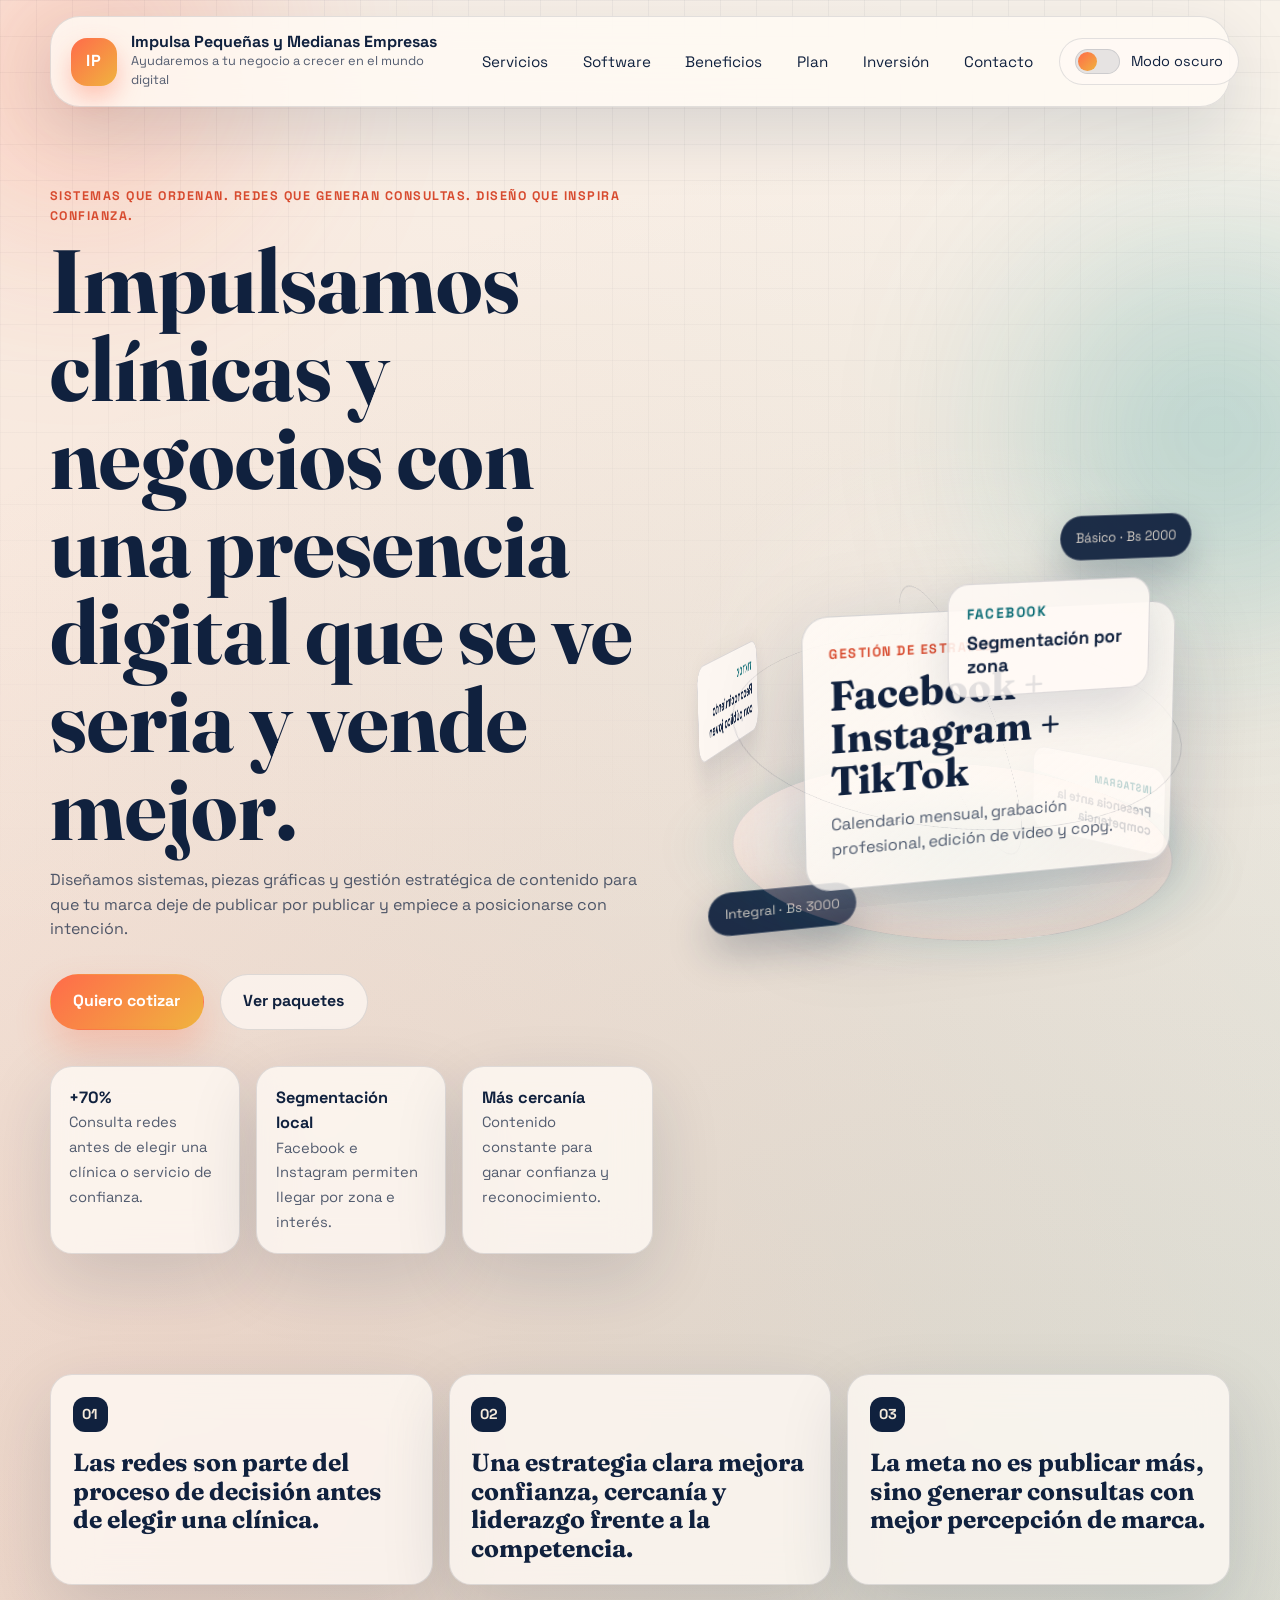
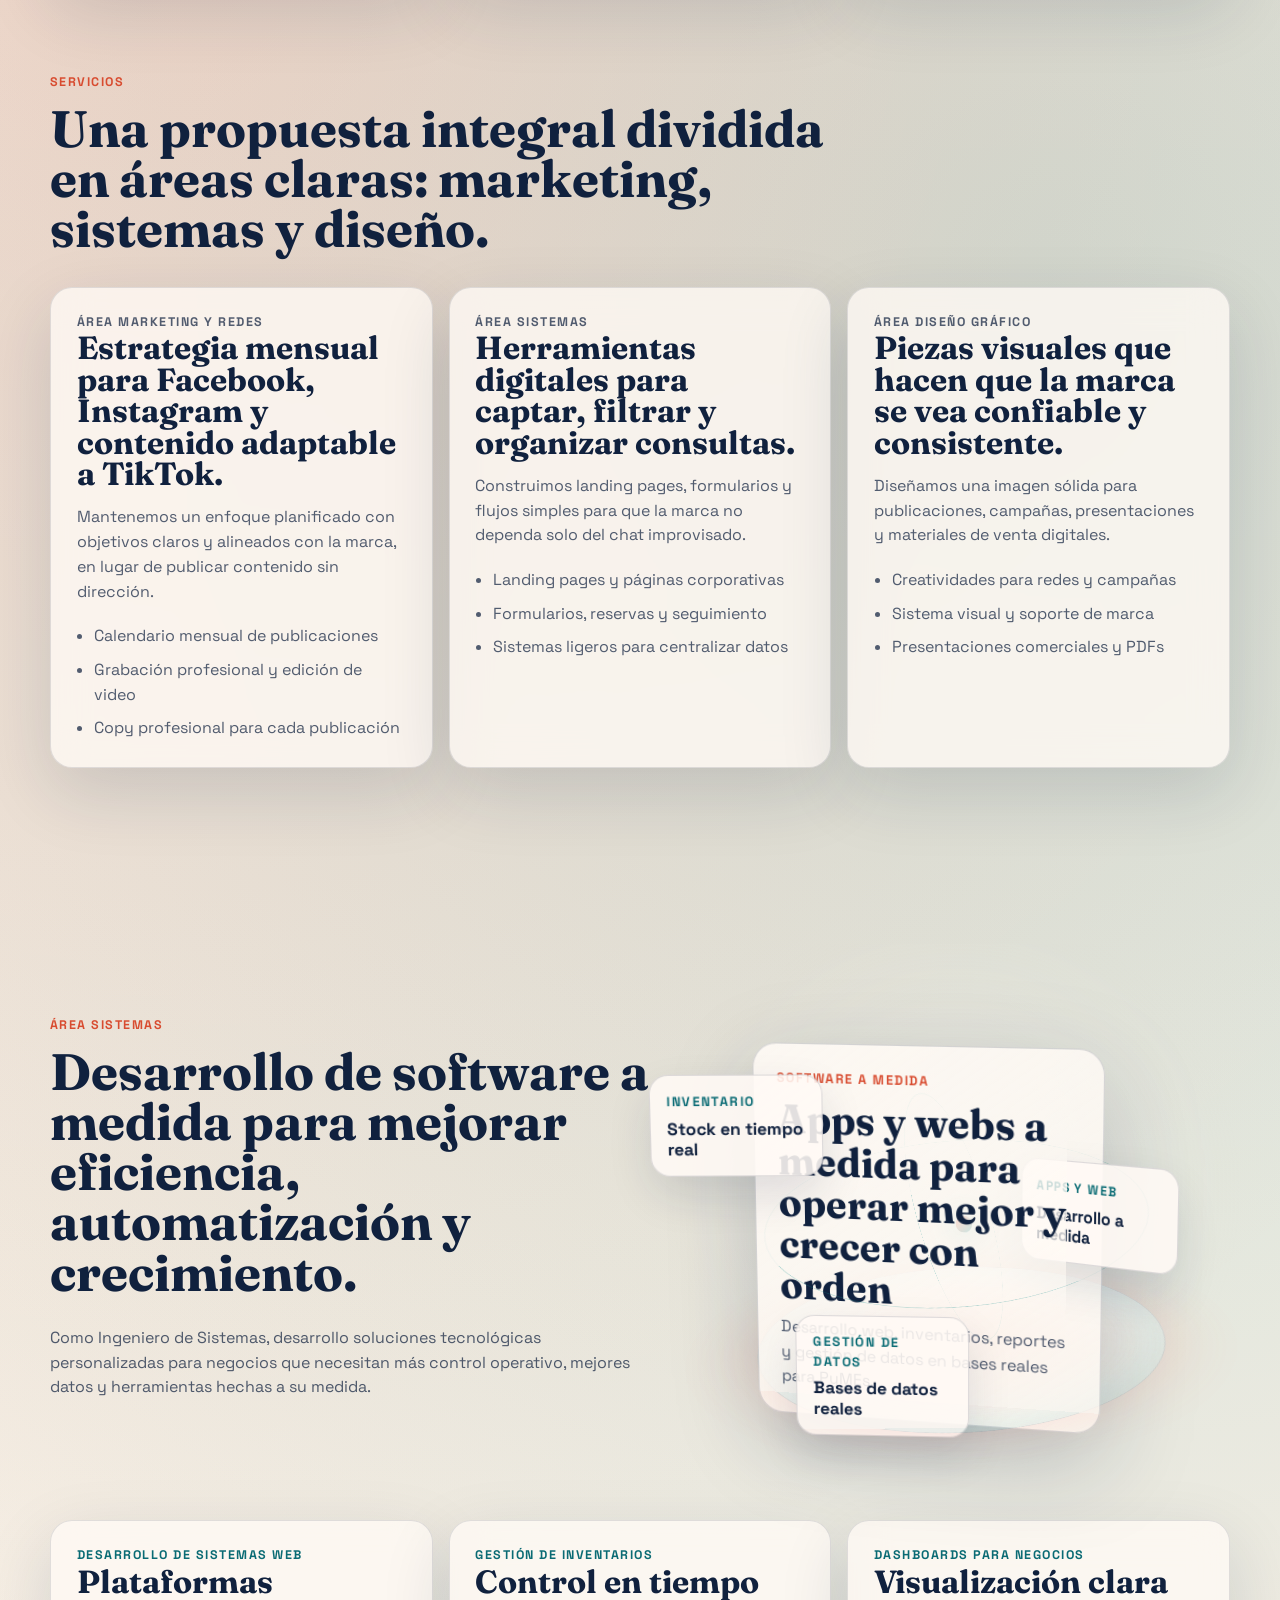
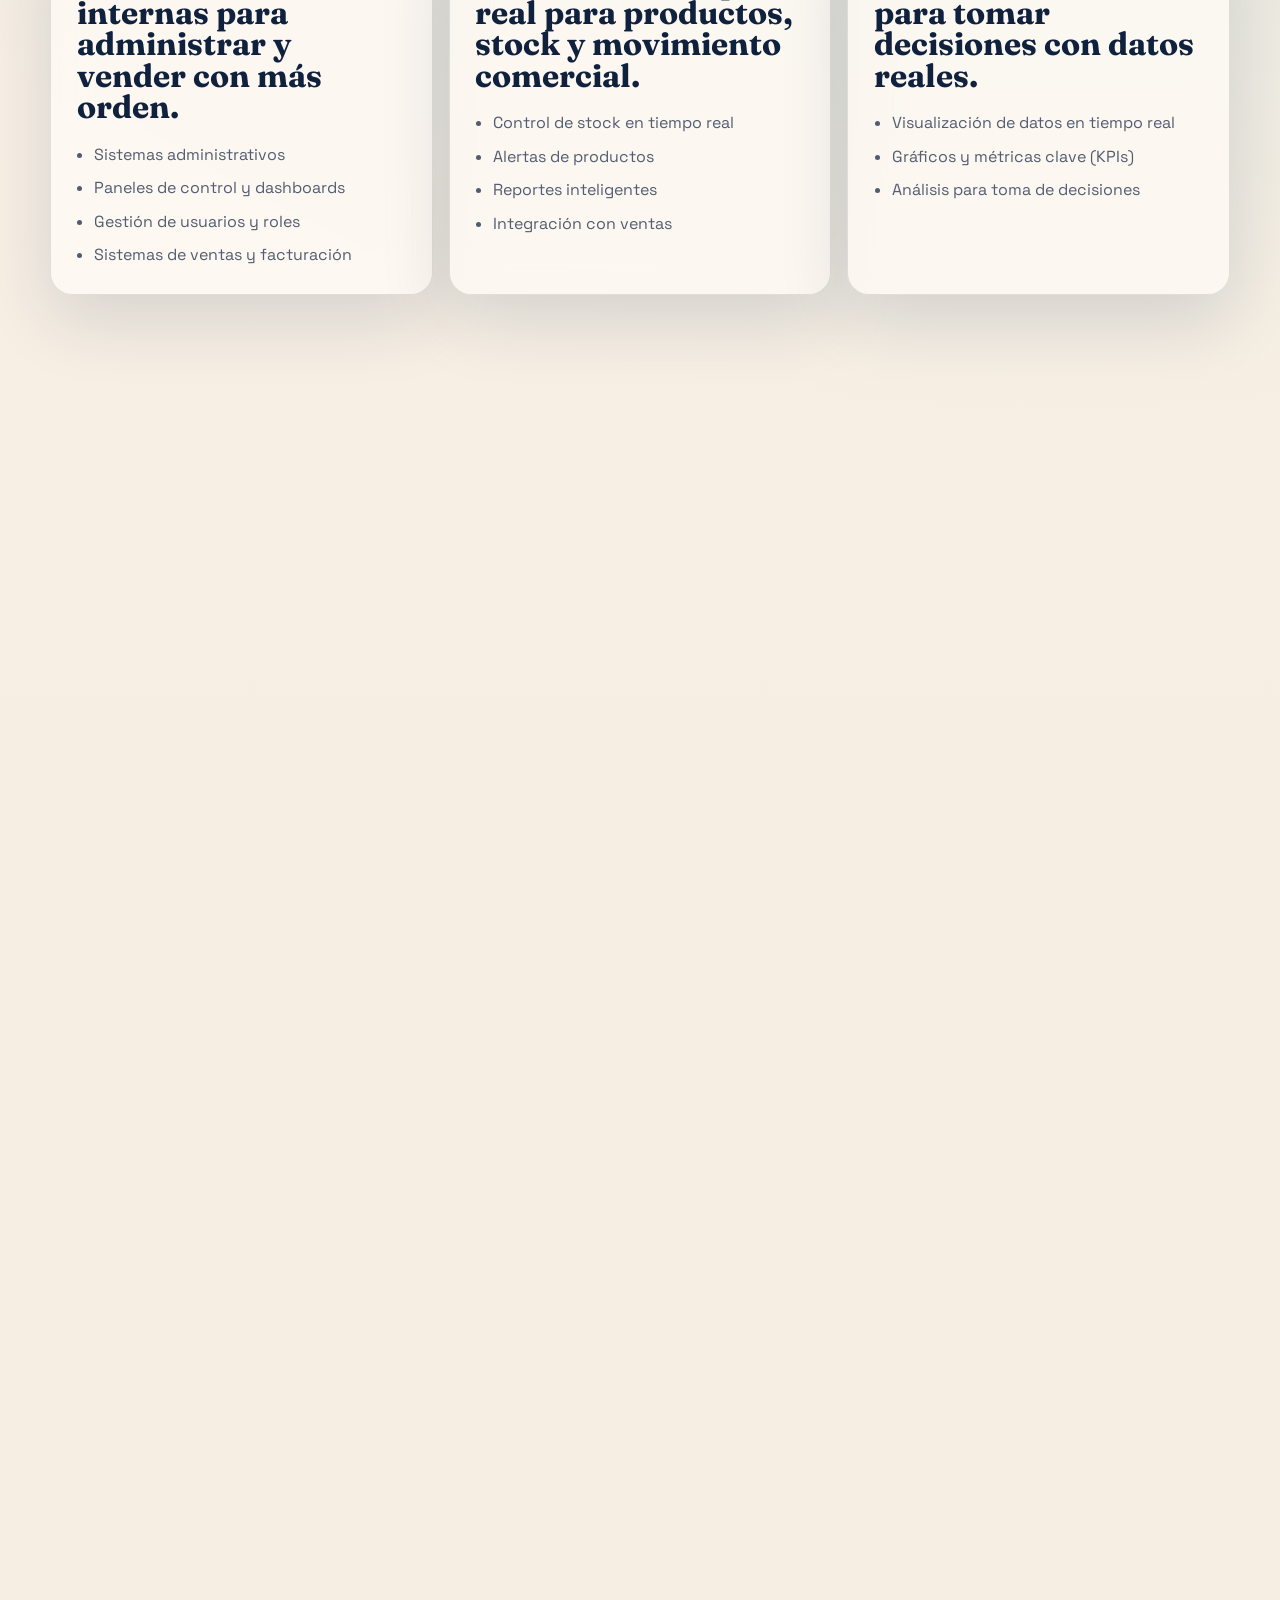
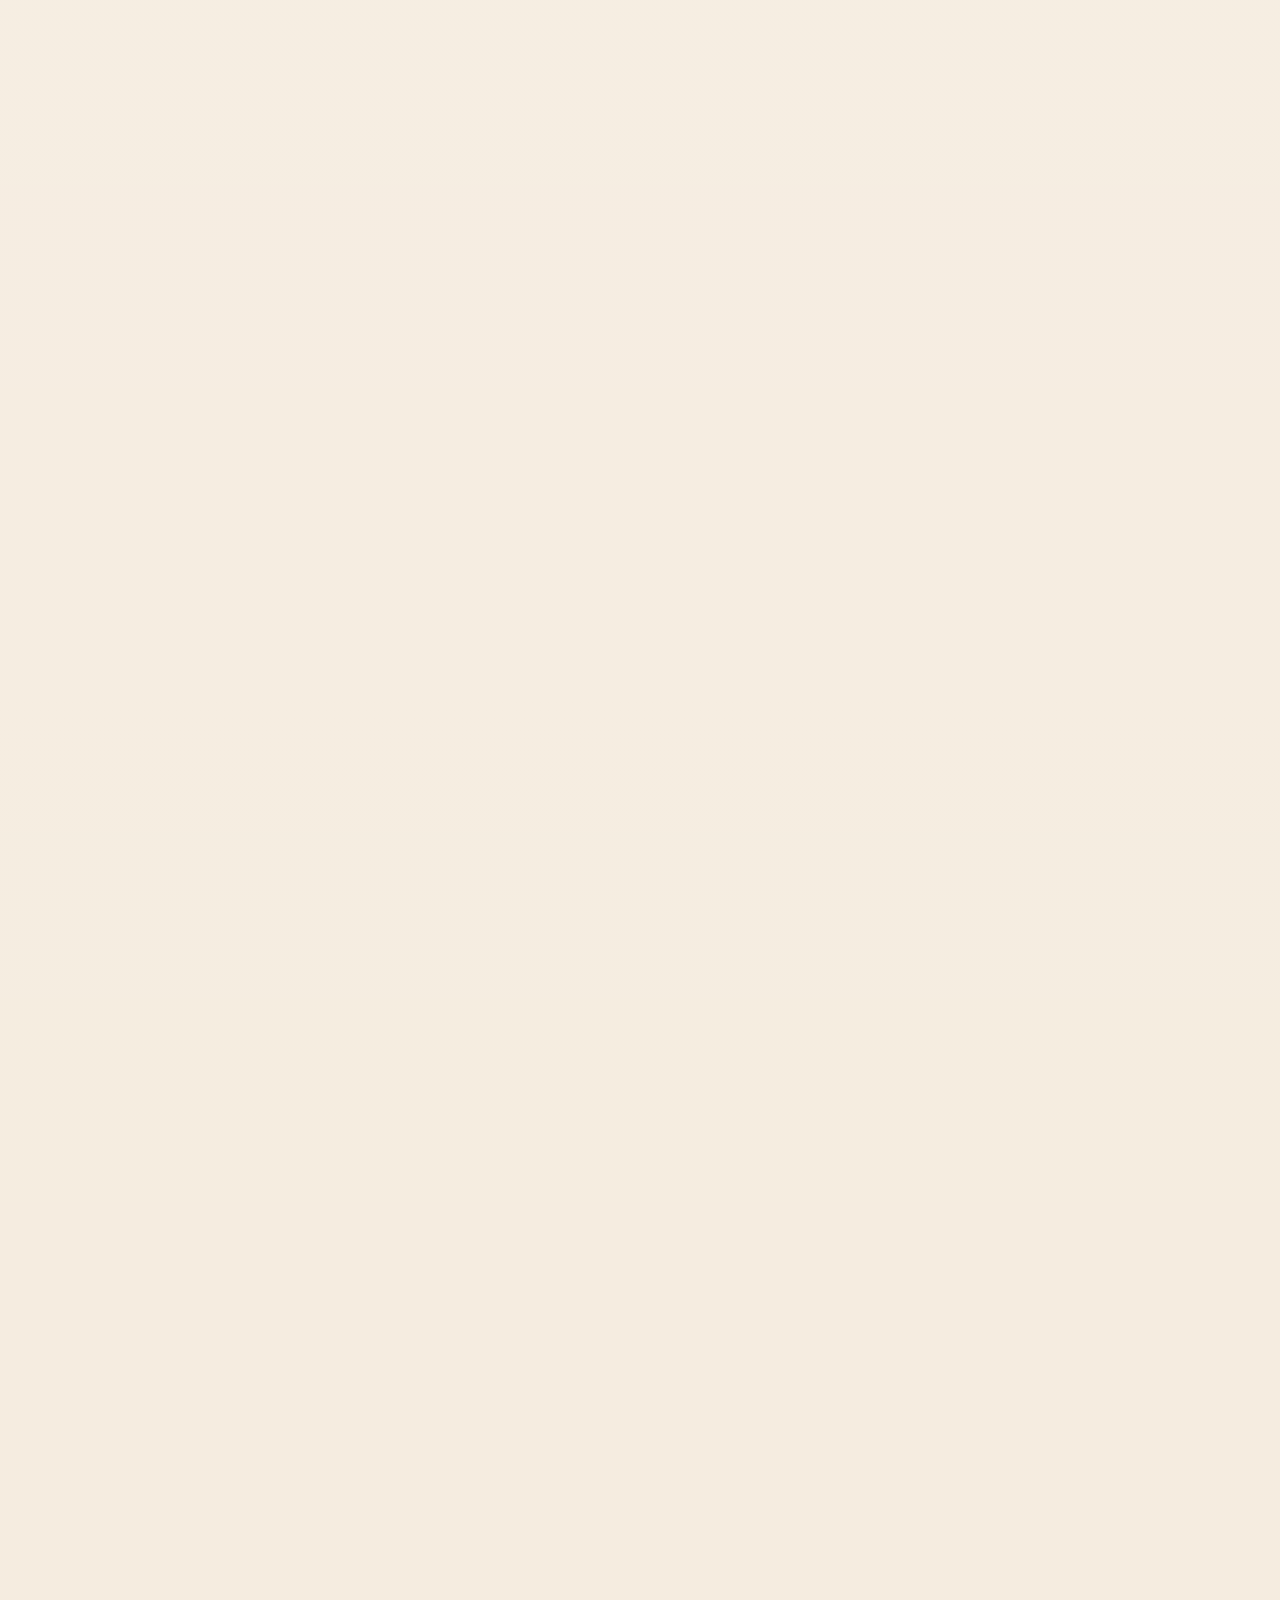
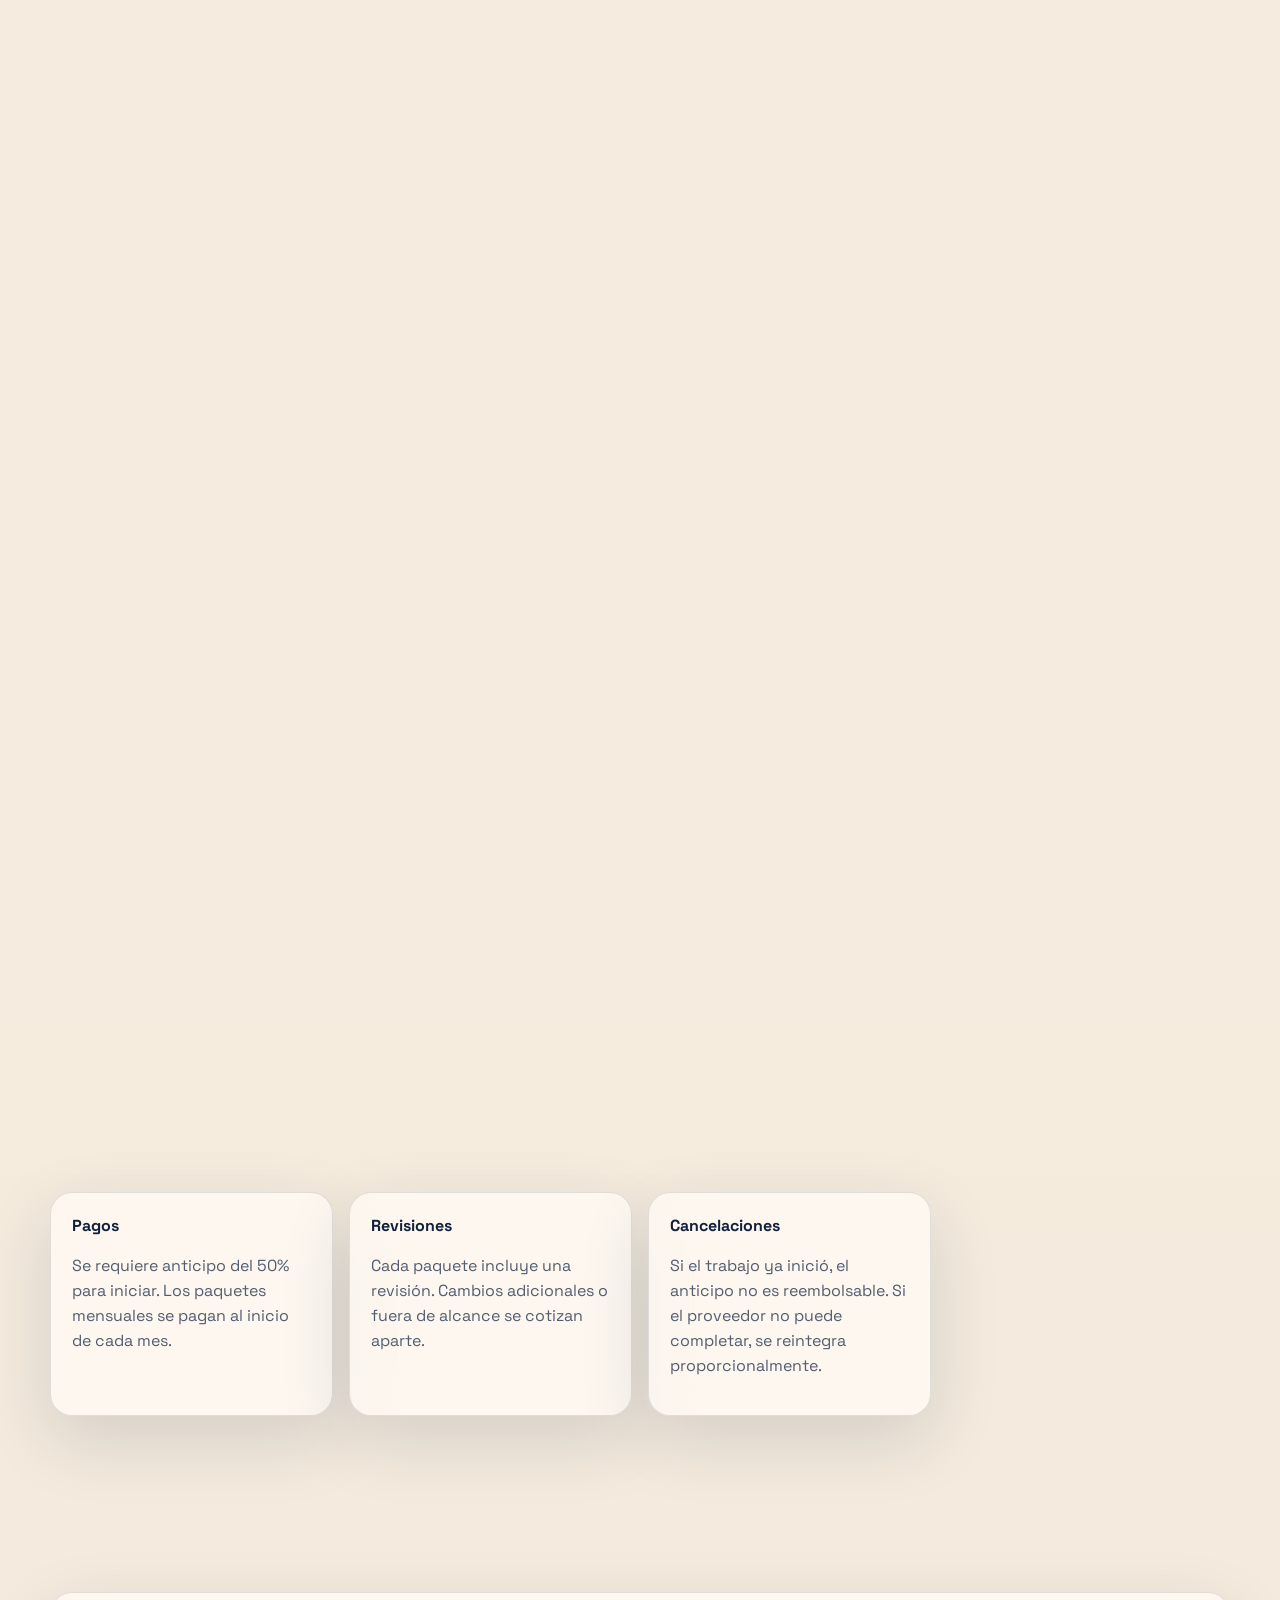
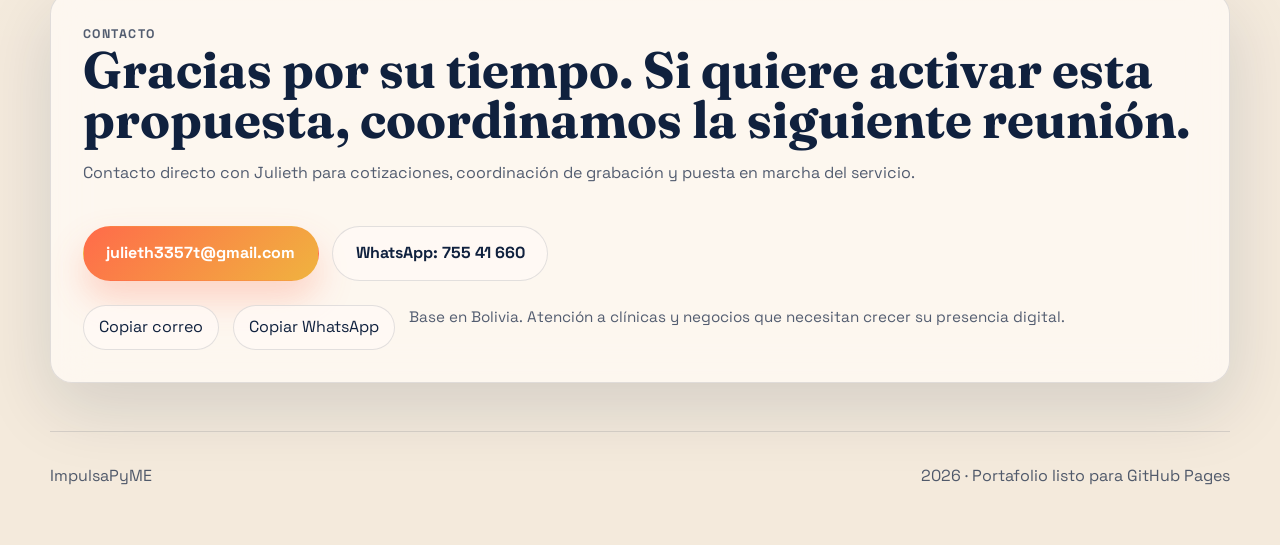
==== commit 6791403f: "feat: mejorar la visibilidad y la animación de la barra superior al hacer scroll" ====
--- a/index.html
+++ b/index.html
@@ -22,8 +22,8 @@
         <a class="brand" href="#inicio" aria-label="Ir al inicio">
           <span class="brand-mark">IP</span>
           <span class="brand-copy">
-            <strong>ImpulsaPyME</strong>
-            <small>desarrollo y mejora para PyMEs</small>
+            <strong>Impulsa Pequeñas y Medianas Empresas</strong>
+            <small>Ayudaremos a tu negocio a crecer en el mundo digital</small>
           </span>
         </a>
 
--- a/styles.css
+++ b/styles.css
@@ -126,6 +126,8 @@
   position: sticky;
   top: 1rem;
   z-index: 50;
+  --header-y: 0px;
+  --header-scale: 1;
   display: flex;
   align-items: center;
   justify-content: space-between;
@@ -137,16 +139,25 @@
   background: color-mix(in srgb, var(--surface-strong) 82%, transparent);
   backdrop-filter: blur(20px);
   box-shadow: var(--shadow);
+  opacity: 1;
+  transform: translateY(var(--header-y)) scale(var(--header-scale));
   transition:
     transform 0.25s ease,
     box-shadow 0.25s ease,
     background-color 0.25s ease,
-    border-color 0.25s ease;
+    border-color 0.25s ease,
+    opacity 0.22s ease;
 }
 
 .topbar.is-scrolled {
-  transform: translateY(-0.15rem) scale(0.992);
+  --header-scale: 0.992;
   box-shadow: var(--shadow-strong);
+}
+
+.topbar.is-hidden {
+  --header-y: calc(-100% - 1.4rem);
+  opacity: 0;
+  pointer-events: none;
 }
 
 .brand {
@@ -342,8 +353,23 @@
 
 .hero-visual,
 .systems-visual {
-  min-height: 34rem;
-  overflow: clip;
+  min-height: 36rem;
+  padding: 1rem 1.75rem 2rem;
+  margin: -1rem -1.75rem -2rem;
+  overflow: visible;
+  isolation: isolate;
+}
+
+.hero-visual::after,
+.systems-visual::after {
+  position: absolute;
+  inset: 1rem 0.75rem 1.5rem;
+  border-radius: 2.5rem;
+  background:
+    radial-gradient(circle at 50% 45%, color-mix(in srgb, var(--surface-strong) 28%, transparent), transparent 68%);
+  content: "";
+  pointer-events: none;
+  z-index: -1;
 }
 
 .eyebrow,
@@ -630,10 +656,12 @@
 .scene-shell,
 .systems-scene {
   position: relative;
-  overflow: clip;
+  overflow: visible;
   perspective: 1800px;
   --tilt-x: -12deg;
   --tilt-y: 18deg;
+  touch-action: pan-y;
+  will-change: transform;
 }
 
 .scene-stage,
@@ -1408,8 +1436,14 @@
   .scene-stage,
   .systems-visual,
   .systems-stage {
-    min-height: 29rem;
-    height: 29rem;
+    min-height: 31rem;
+    height: 31rem;
+  }
+
+  .hero-visual,
+  .systems-visual {
+    padding: 0.85rem 0.8rem 1.25rem;
+    margin: -0.85rem -0.8rem -1.25rem;
   }
 
   .scene-floor,
@@ -1518,6 +1552,12 @@
   .scene-shell,
   .systems-scene {
     perspective: 1300px;
+  }
+
+  .hero-visual,
+  .systems-visual {
+    padding: 0.7rem 0.25rem 1rem;
+    margin: -0.7rem -0.25rem -1rem;
   }
 
   .scene-core,
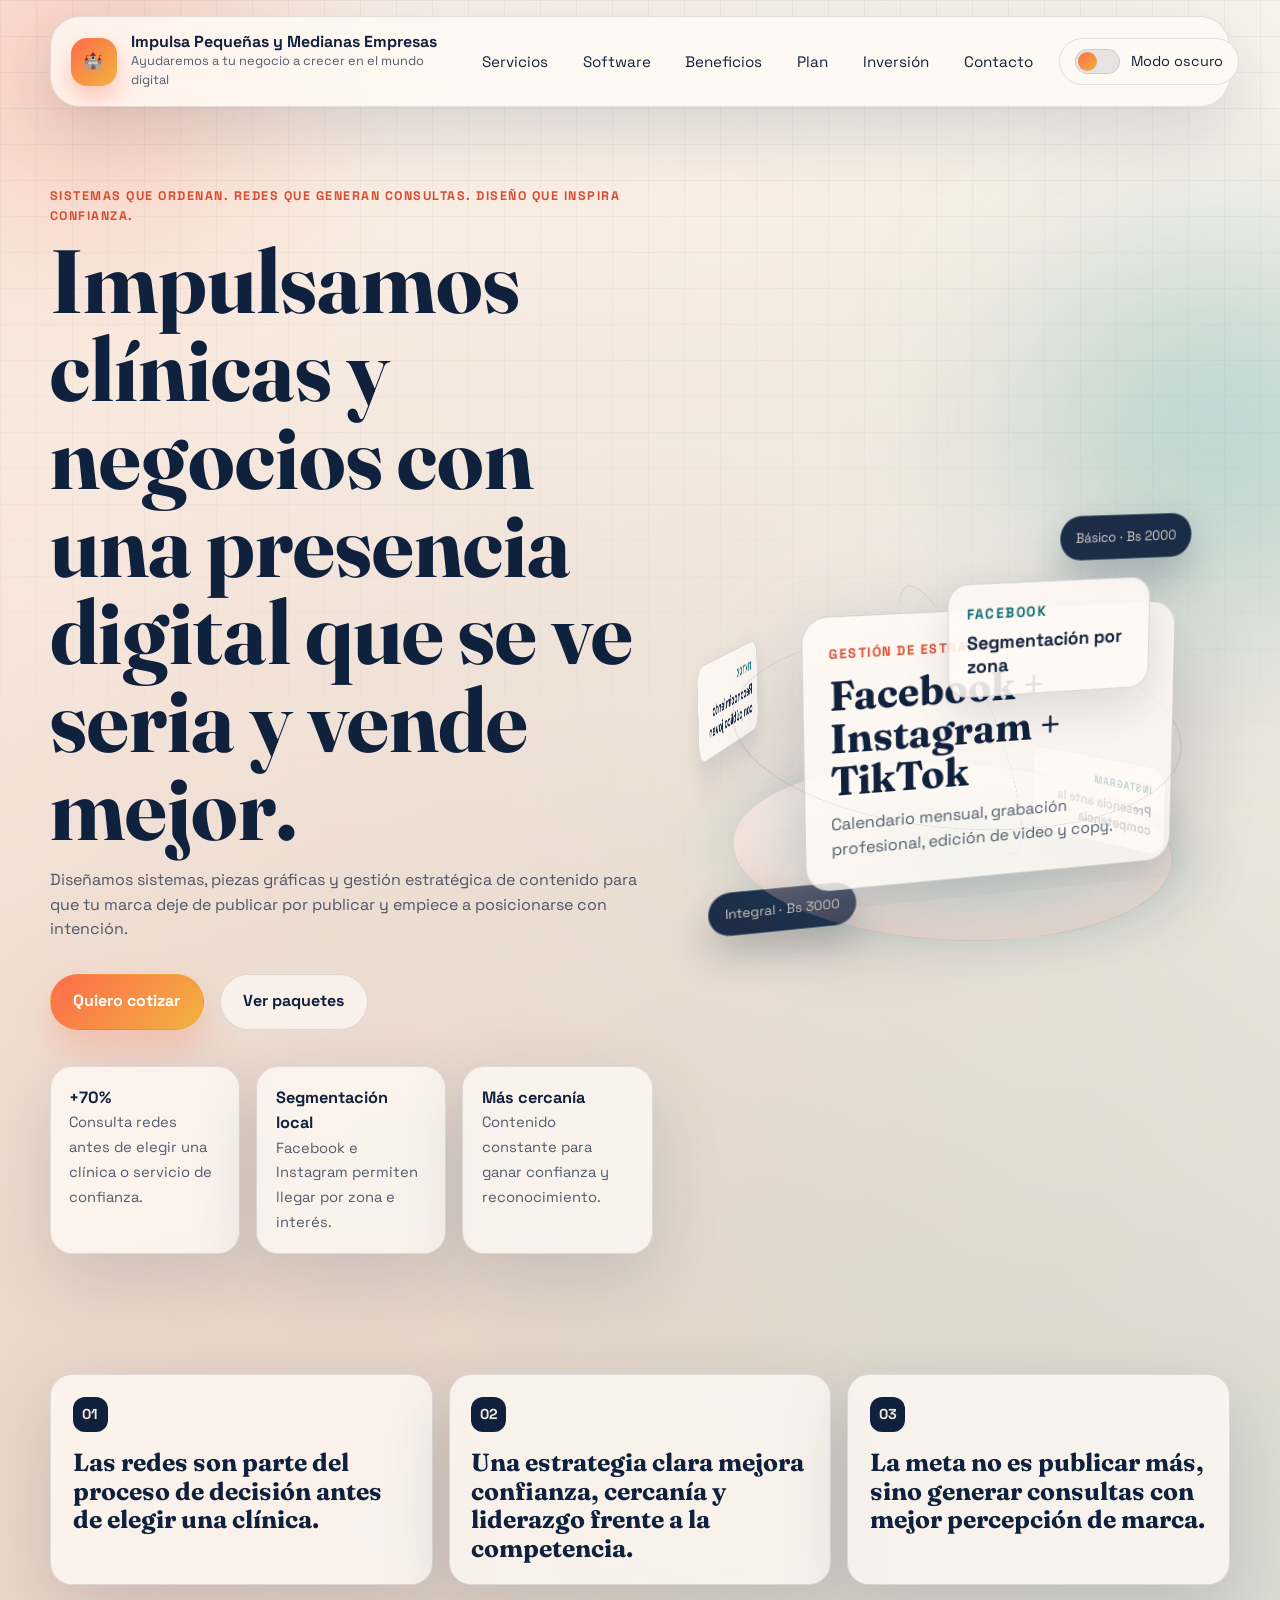
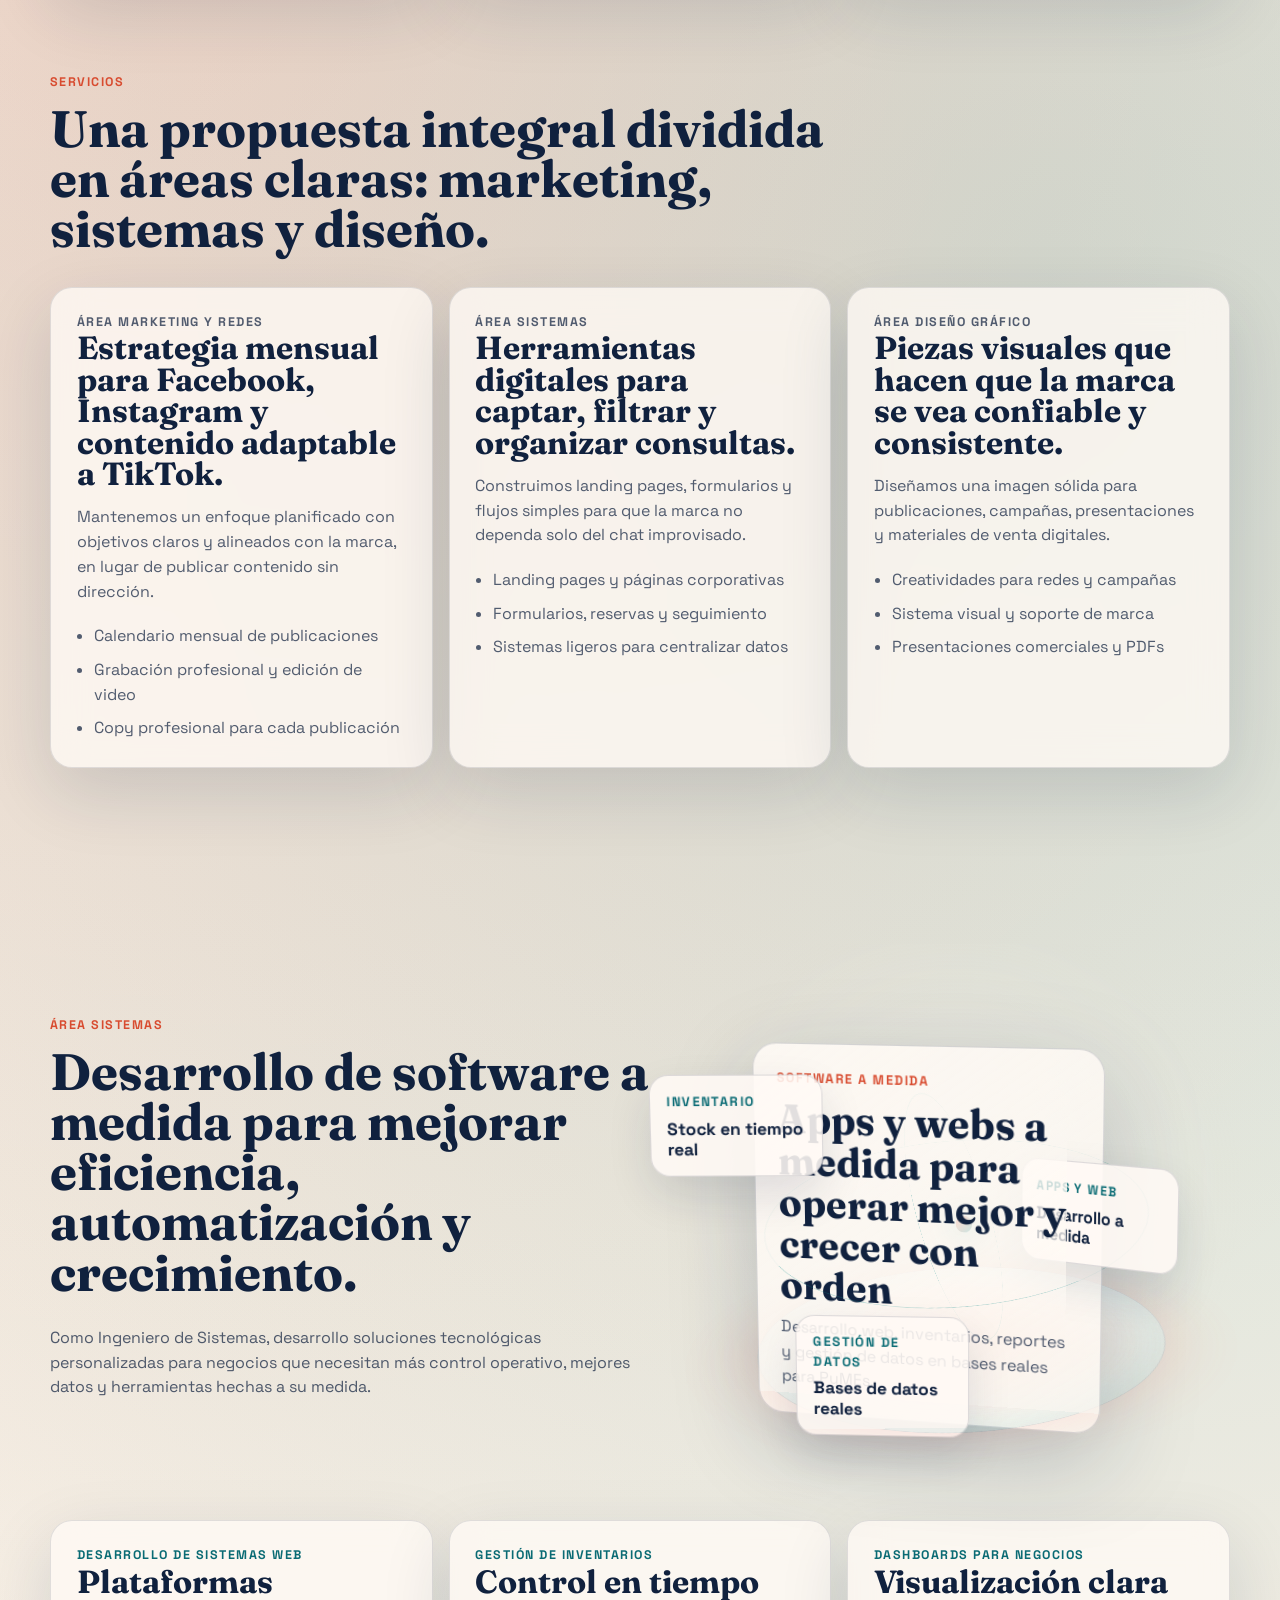
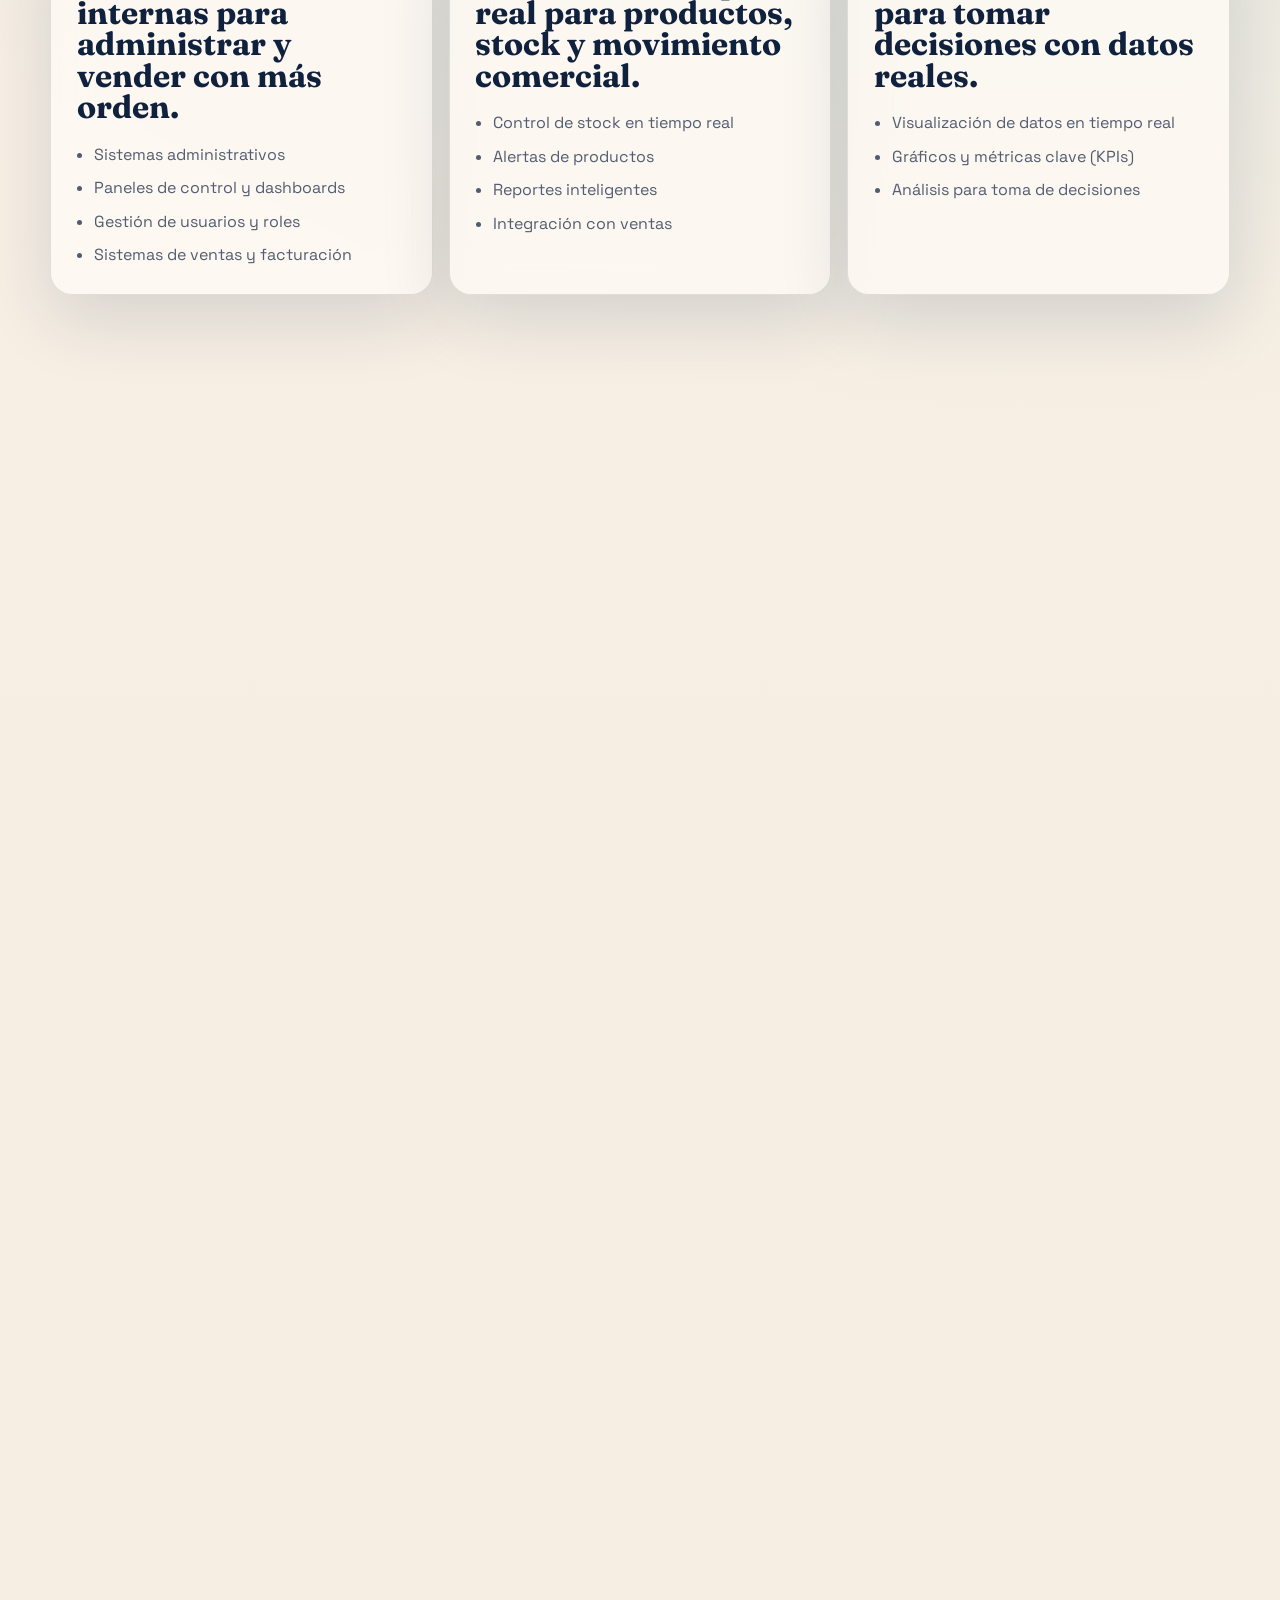
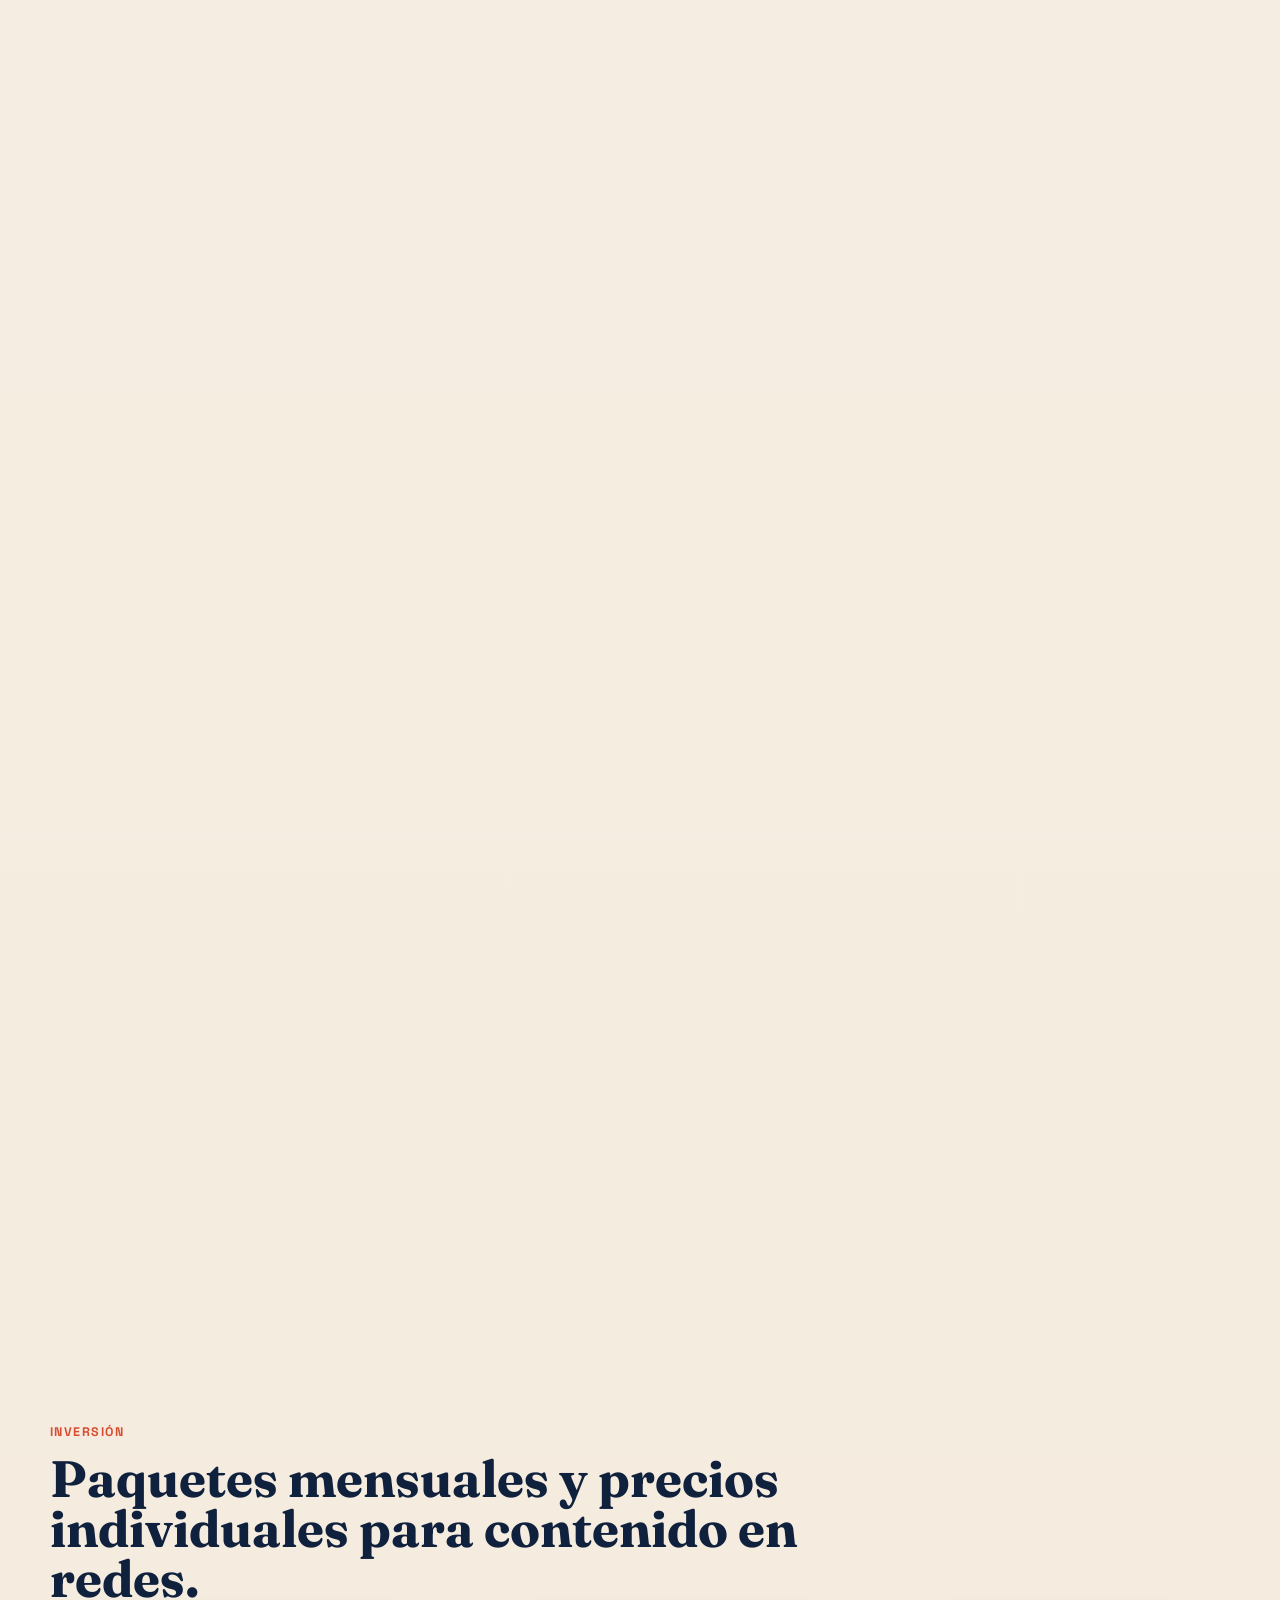
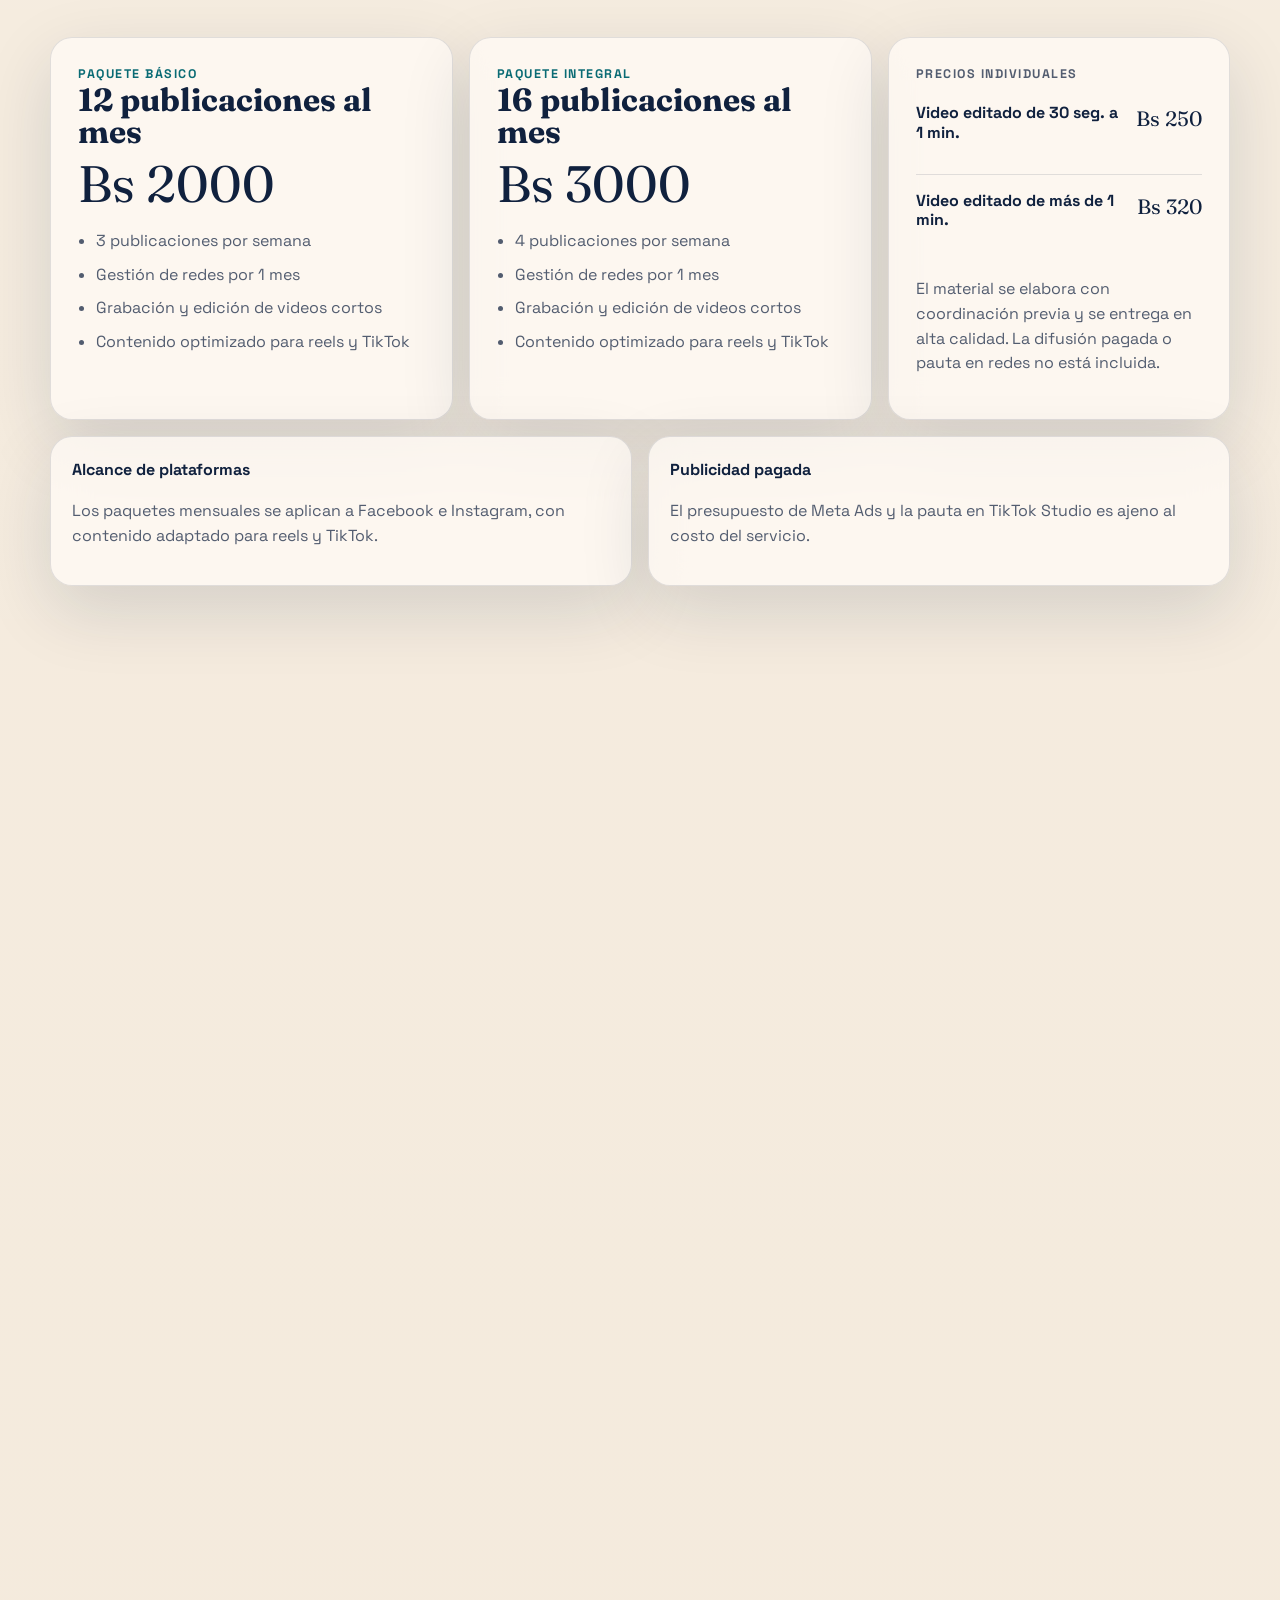
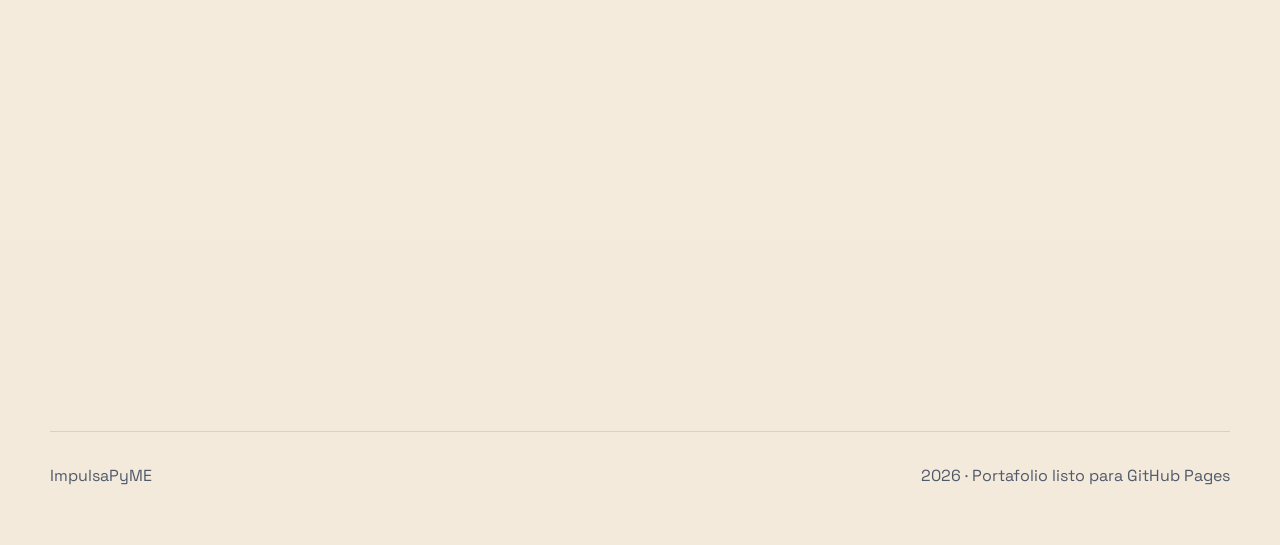
==== commit 49aa50b1: "feat: actualizar la barra de navegación con iconos y mejorar la accesibilidad" ====
--- a/index.html
+++ b/index.html
@@ -20,7 +20,7 @@
     <div class="site-shell">
       <header class="topbar">
         <a class="brand" href="#inicio" aria-label="Ir al inicio">
-          <span class="brand-mark">IP</span>
+          <span class="brand-mark">🏰</span>
           <span class="brand-copy">
             <strong>Impulsa Pequeñas y Medianas Empresas</strong>
             <small>Ayudaremos a tu negocio a crecer en el mundo digital</small>
@@ -55,8 +55,14 @@
           type="button"
           aria-expanded="false"
           aria-controls="site-nav"
+          aria-label="Abrir menú"
         >
-          Menú
+          <span class="nav-toggle__icon" aria-hidden="true">
+            <span></span>
+            <span></span>
+            <span></span>
+          </span>
+          <span class="nav-toggle__label">Menú</span>
         </button>
       </header>
 
--- a/styles.css
+++ b/styles.css
@@ -280,6 +280,7 @@
   border-radius: var(--radius-sm);
   background: color-mix(in srgb, var(--surface-strong) 92%, transparent);
   color: var(--ink);
+  cursor: pointer;
   font: inherit;
   padding: 0.65rem 0.95rem;
   transition:
@@ -300,6 +301,7 @@
   position: relative;
   width: 2.8rem;
   height: 1.55rem;
+  flex-shrink: 0;
   border-radius: var(--radius-sm);
   background: color-mix(in srgb, var(--ink) 10%, transparent);
   box-shadow: inset 0 0 0 1px var(--line);
@@ -325,6 +327,60 @@
 
 .theme-toggle__label {
   font-size: 0.9rem;
+  white-space: nowrap;
+}
+
+.nav-toggle__icon {
+  position: relative;
+  display: inline-grid;
+  width: 1.1rem;
+  height: 0.95rem;
+  flex-shrink: 0;
+}
+
+.nav-toggle__icon span {
+  position: absolute;
+  left: 0;
+  width: 100%;
+  height: 2px;
+  border-radius: 999px;
+  background: currentColor;
+  transform-origin: center;
+  transition:
+    transform 0.22s ease,
+    top 0.22s ease,
+    opacity 0.22s ease;
+}
+
+.nav-toggle__icon span:nth-child(1) {
+  top: 0;
+}
+
+.nav-toggle__icon span:nth-child(2) {
+  top: calc(50% - 1px);
+}
+
+.nav-toggle__icon span:nth-child(3) {
+  top: calc(100% - 2px);
+}
+
+.nav-toggle[aria-expanded="true"] .nav-toggle__icon span:nth-child(1) {
+  top: calc(50% - 1px);
+  transform: rotate(45deg);
+}
+
+.nav-toggle[aria-expanded="true"] .nav-toggle__icon span:nth-child(2) {
+  opacity: 0;
+}
+
+.nav-toggle[aria-expanded="true"] .nav-toggle__icon span:nth-child(3) {
+  top: calc(50% - 1px);
+  transform: rotate(-45deg);
+}
+
+.nav-toggle__label {
+  font-size: 0.9rem;
+  font-weight: 500;
   white-space: nowrap;
 }
 
@@ -1365,43 +1421,80 @@
   }
 
   .topbar {
-    flex-wrap: wrap;
+    display: grid;
+    grid-template-columns: repeat(2, minmax(0, 1fr));
+    gap: 0.75rem;
     padding: 0.95rem 1rem;
-    align-items: flex-start;
+    align-items: start;
+  }
+
+  .brand {
+    grid-column: 1 / -1;
   }
 
   .topbar-actions {
+    display: contents;
+  }
+
+  .site-nav {
+    display: none;
+    grid-column: 1 / -1;
+    grid-row: 3;
     width: 100%;
-    order: 3;
+    margin-top: 0.05rem;
+    grid-template-columns: repeat(2, minmax(0, 1fr));
+    gap: 0.55rem;
+  }
+
+  .site-nav.is-open {
     display: grid;
-    gap: 0.75rem;
+  }
+
+  .site-nav a {
+    width: 100%;
+    min-height: 3.1rem;
+    justify-content: center;
+    padding: 0.72rem 0.65rem;
+    text-align: center;
+    border-color: var(--line);
+    background: color-mix(in srgb, var(--surface) 88%, transparent);
+  }
+
+  .site-nav a::after {
+    left: 0.7rem;
+    right: 0.7rem;
+    bottom: 0.45rem;
+  }
+
+  .theme-toggle,
+  .nav-toggle {
+    width: 100%;
+    justify-content: center;
+    min-height: 3.1rem;
+    padding: 0.7rem 0.85rem;
+  }
+
+  .theme-toggle {
+    grid-column: 1;
+    grid-row: 2;
   }
 
   .nav-toggle {
     display: inline-flex;
-    order: 2;
-  }
-
-  .site-nav {
-    display: none;
-    width: 100%;
-    flex-direction: column;
-    align-items: stretch;
-    gap: 0.35rem;
-  }
-
-  .site-nav.is-open {
-    display: flex;
-  }
-
-  .site-nav a {
-    width: 100%;
-    justify-content: flex-start;
-  }
-
-  .theme-toggle {
-    width: 100%;
-    justify-content: center;
+    grid-column: 2;
+    grid-row: 2;
+  }
+
+  .theme-toggle__label,
+  .nav-toggle__label {
+    font-size: 0.82rem;
+  }
+
+  .theme-toggle__label {
+    max-width: 4.5rem;
+    white-space: normal;
+    line-height: 1.05;
+    text-align: center;
   }
 
   .section {
@@ -1513,12 +1606,12 @@
   }
 
   .topbar {
-    gap: 0.75rem;
+    gap: 0.65rem;
     padding: 0.85rem 0.9rem;
   }
 
   .brand {
-    width: calc(100% - 5.2rem);
+    width: 100%;
   }
 
   .brand-mark {
@@ -1532,13 +1625,37 @@
 
   .brand-copy small {
     font-size: 0.72rem;
-    white-space: nowrap;
+    display: -webkit-box;
+    white-space: normal;
     overflow: hidden;
-    text-overflow: ellipsis;
-  }
-
+    -webkit-line-clamp: 2;
+    -webkit-box-orient: vertical;
+  }
+
+  .theme-toggle,
   .nav-toggle {
-    margin-left: auto;
+    min-height: 3rem;
+    gap: 0.55rem;
+    padding: 0.68rem 0.72rem;
+  }
+
+  .theme-toggle__label,
+  .nav-toggle__label {
+    font-size: 0.78rem;
+  }
+
+  .theme-toggle__label {
+    max-width: 4.1rem;
+  }
+
+  .site-nav {
+    gap: 0.5rem;
+  }
+
+  .site-nav a {
+    min-height: 3rem;
+    padding-inline: 0.55rem;
+    font-size: 0.88rem;
   }
 
   .hero-visual,
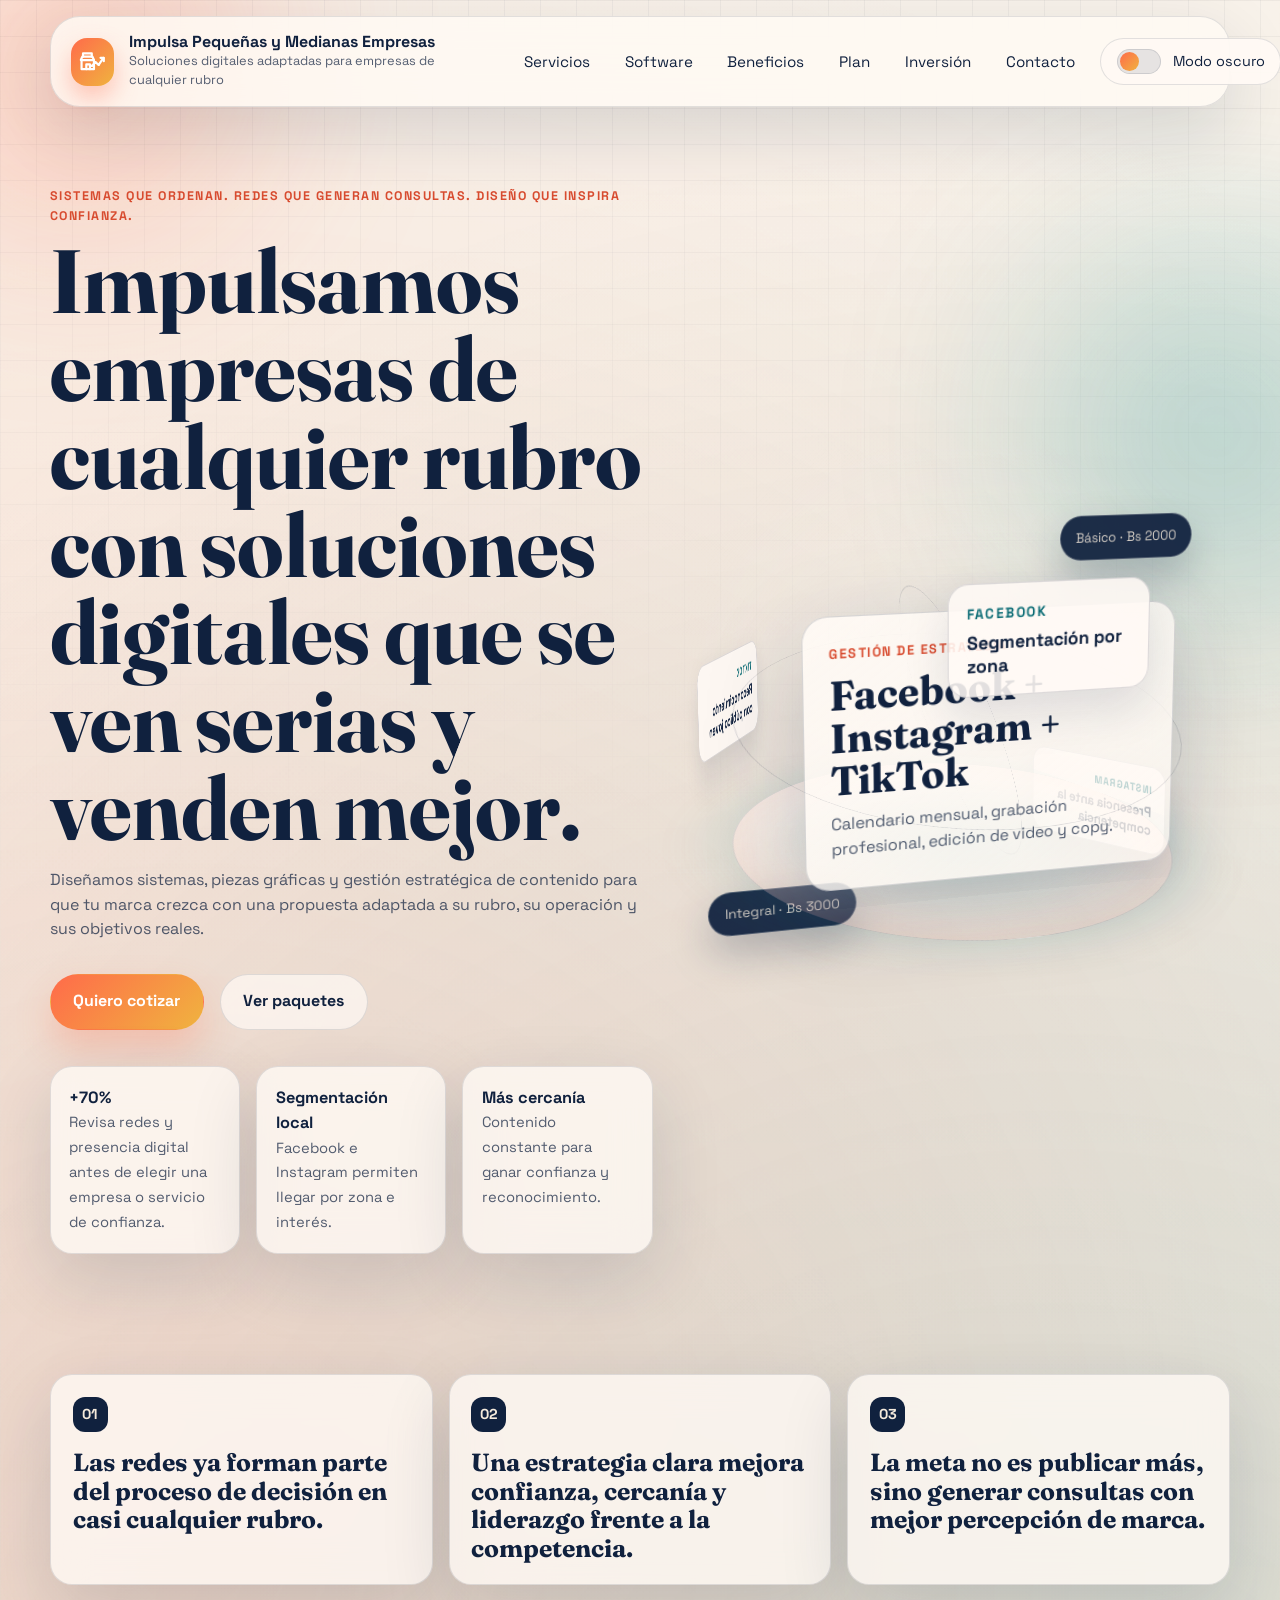
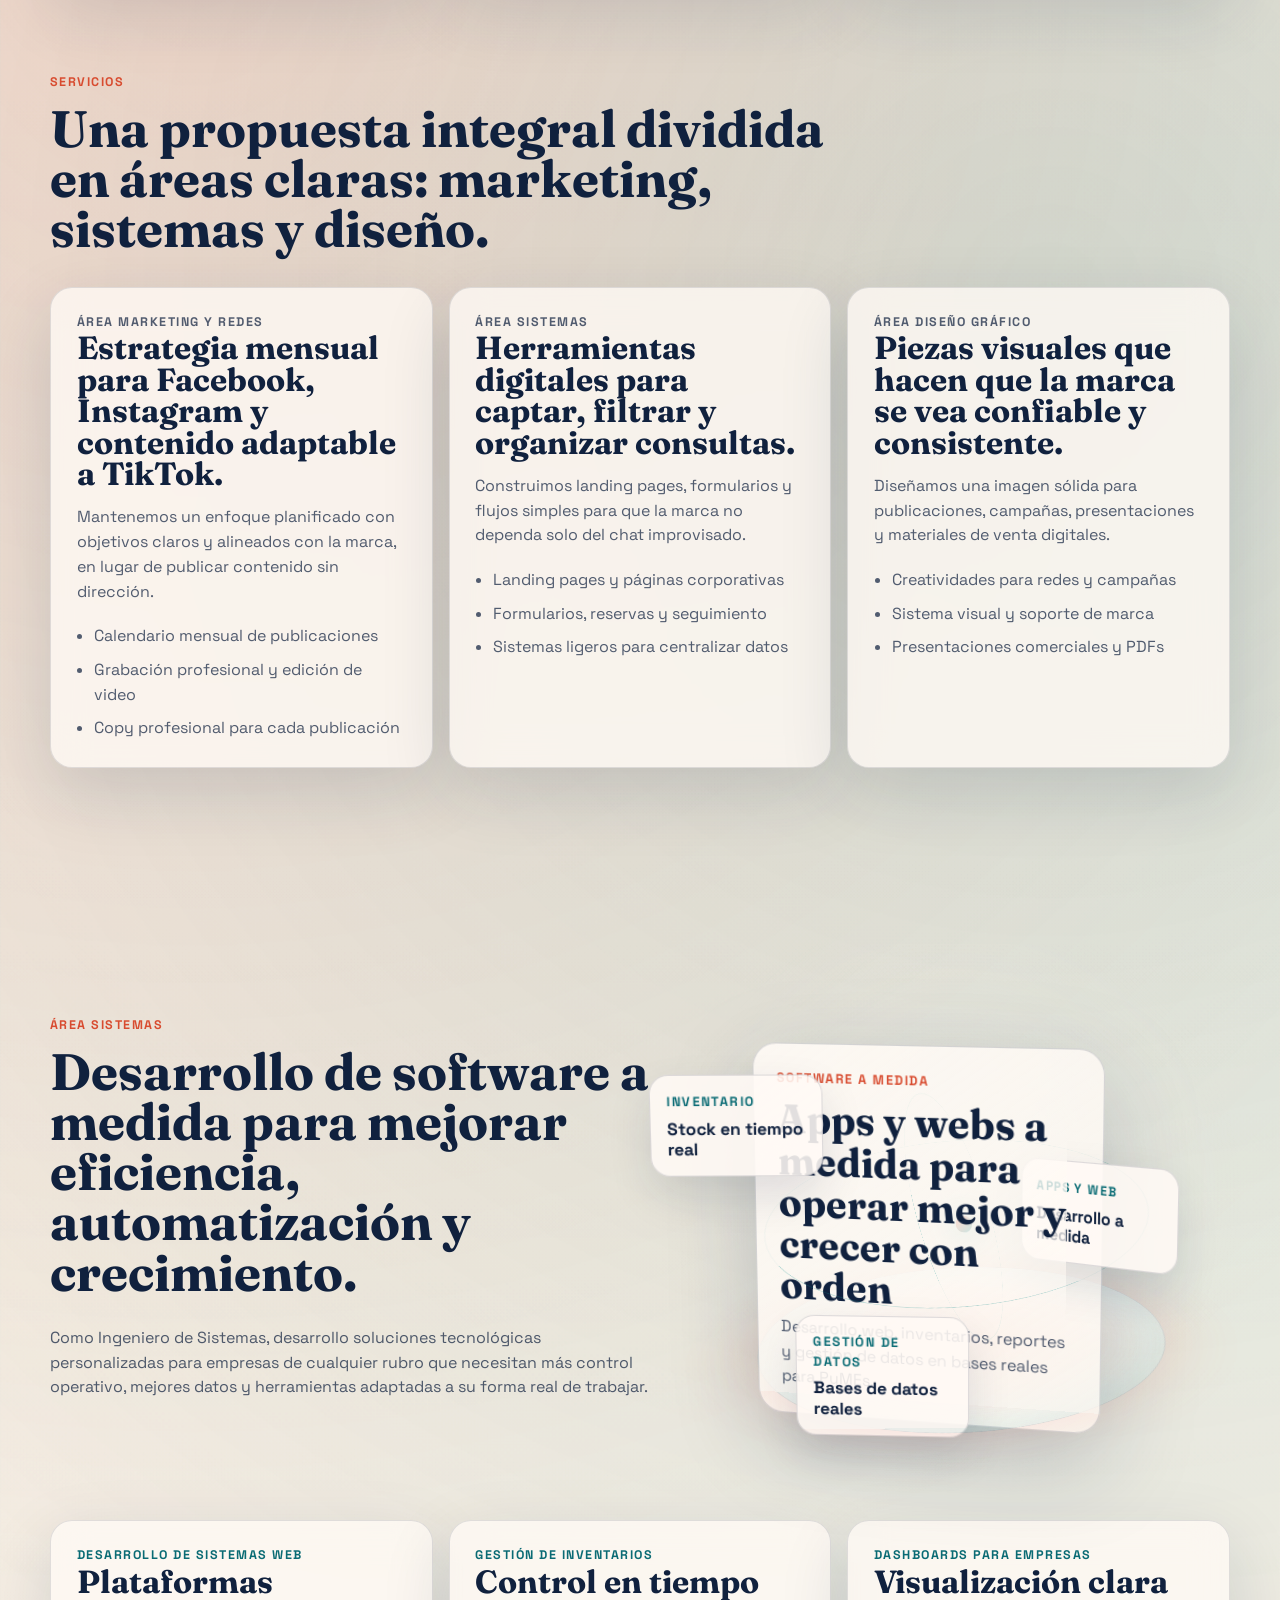
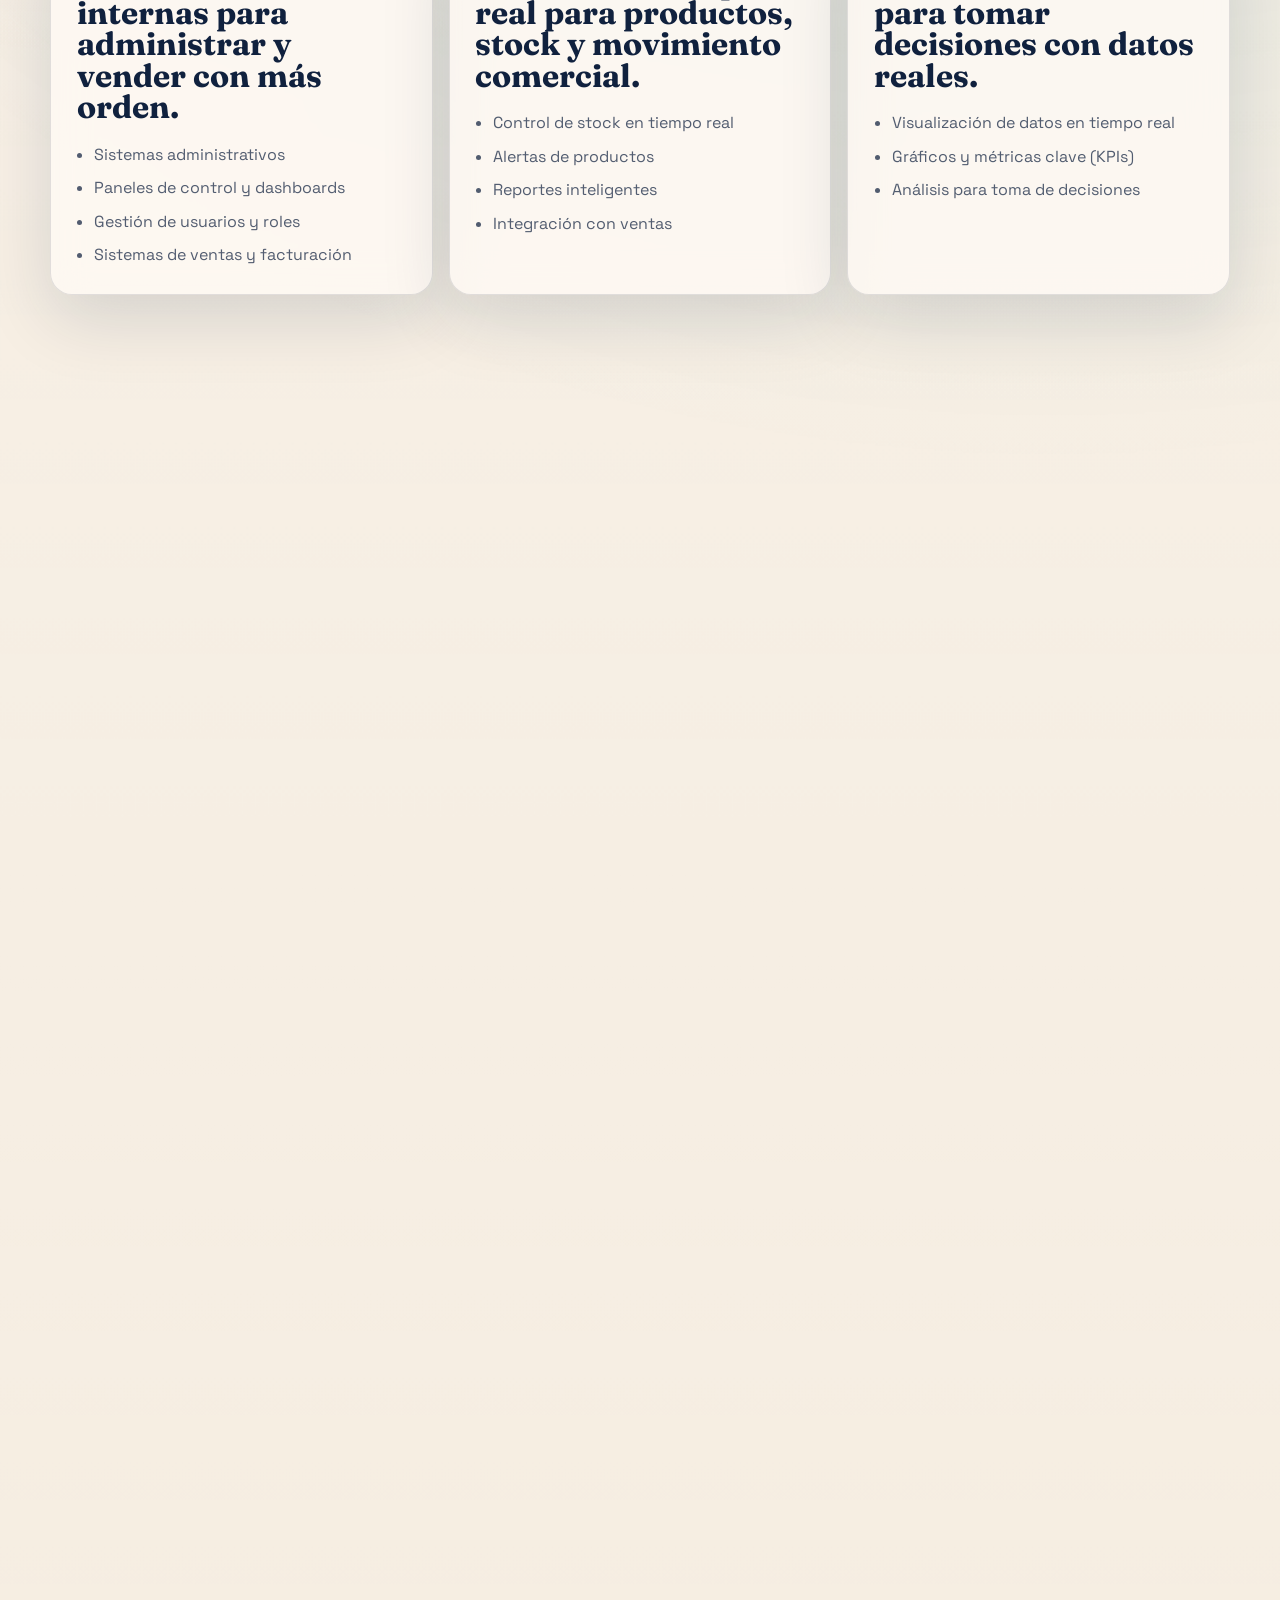
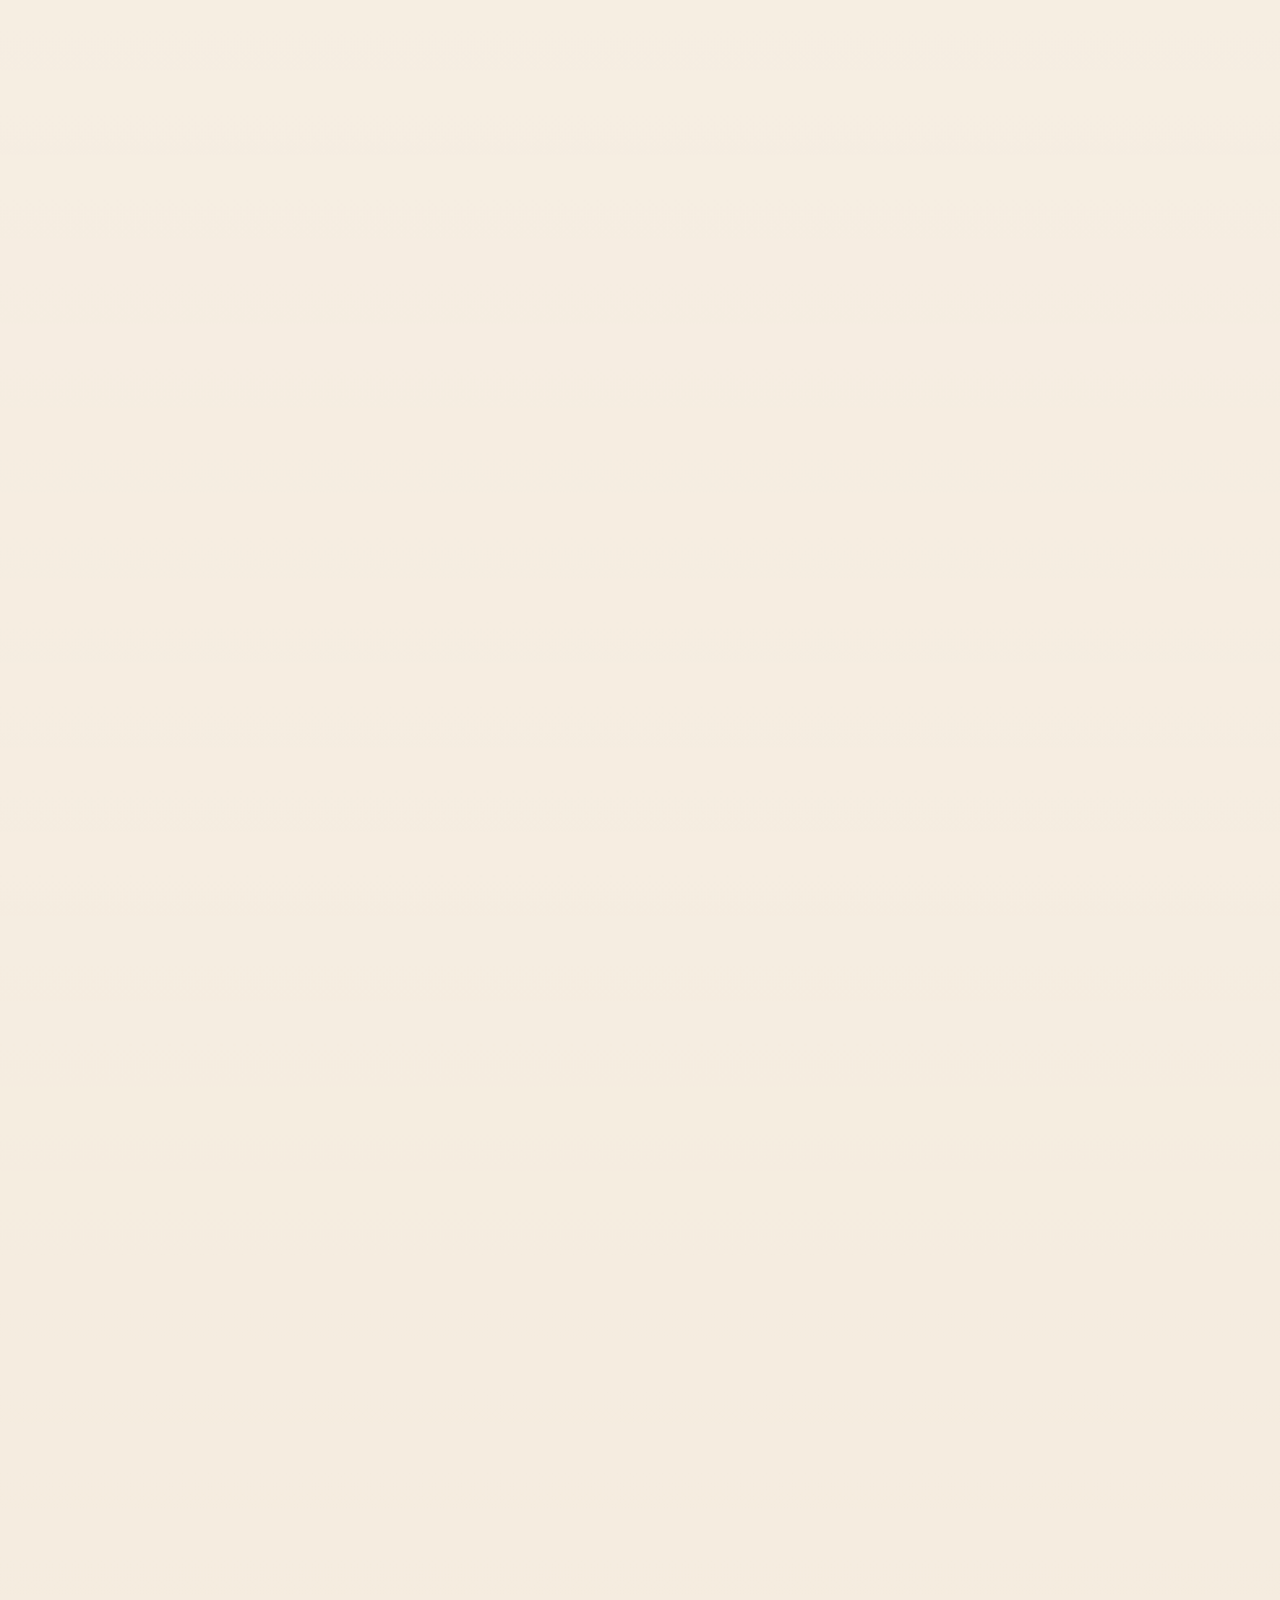
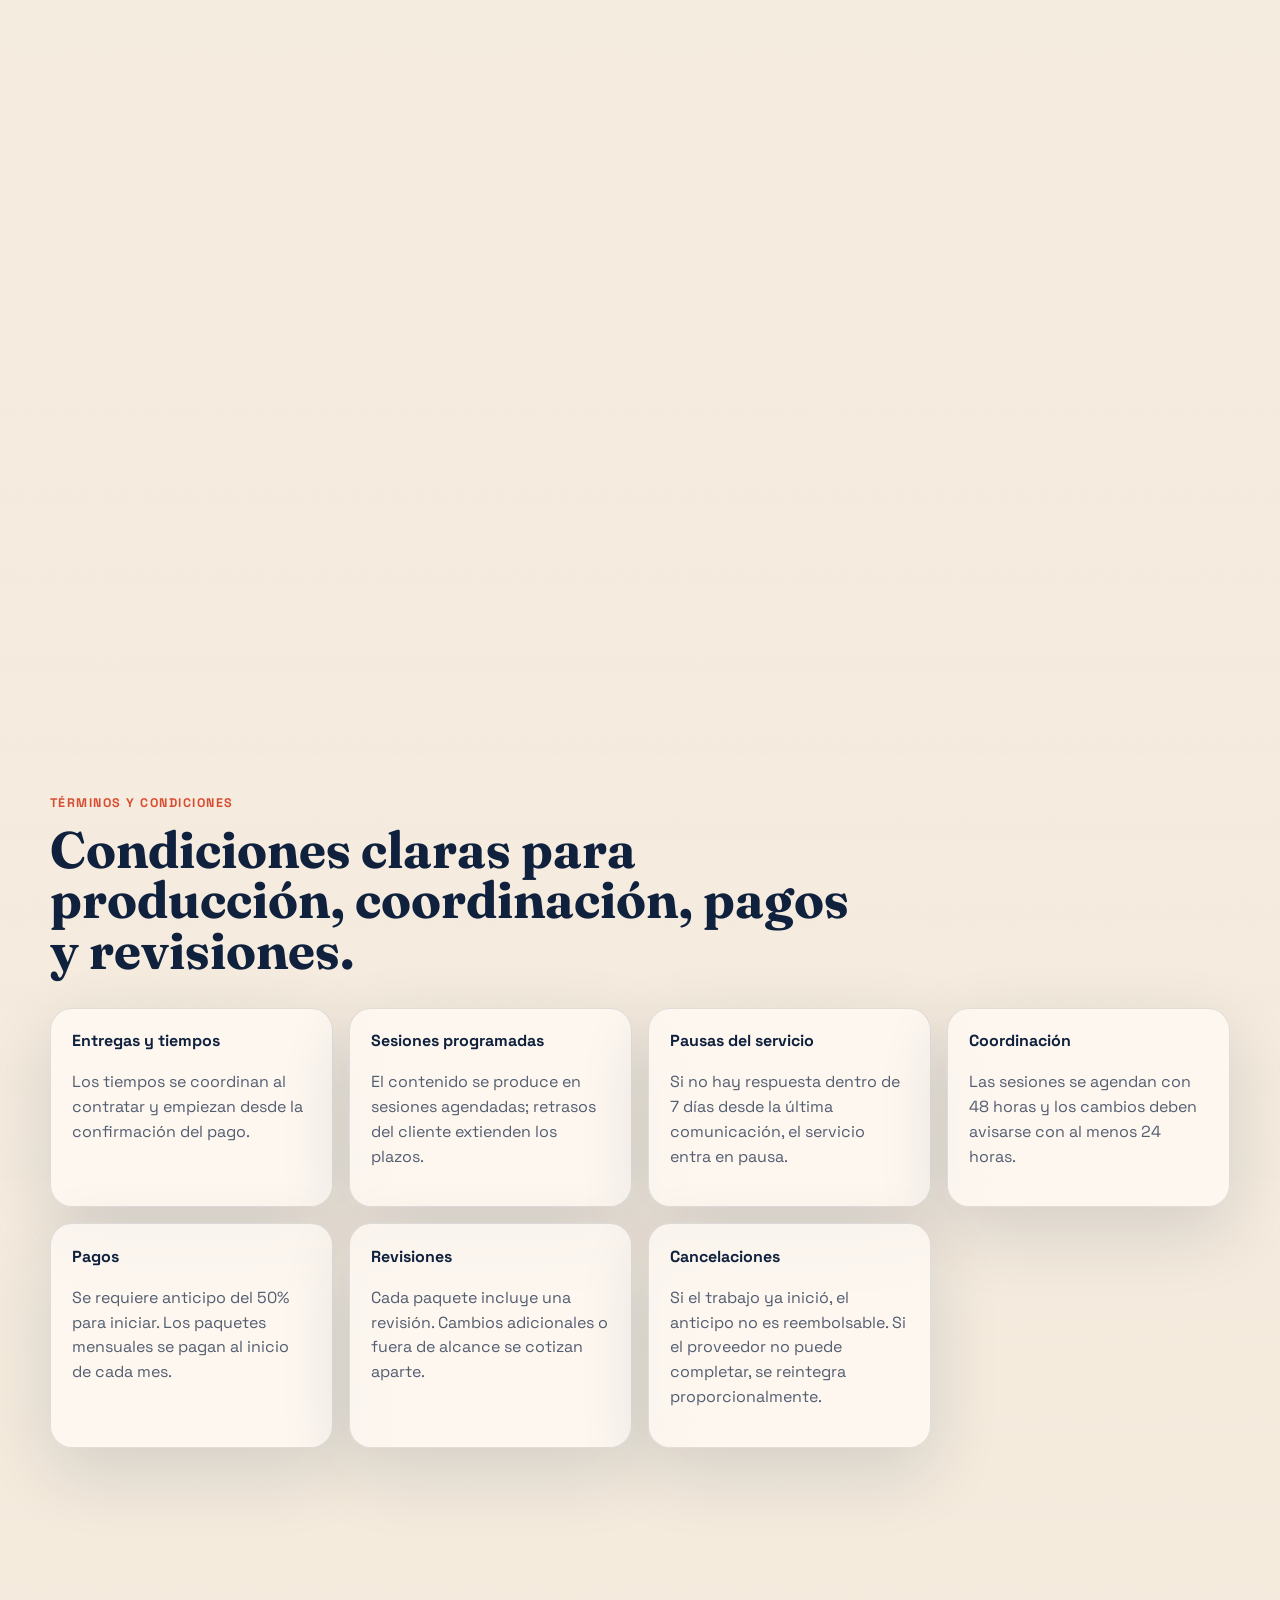
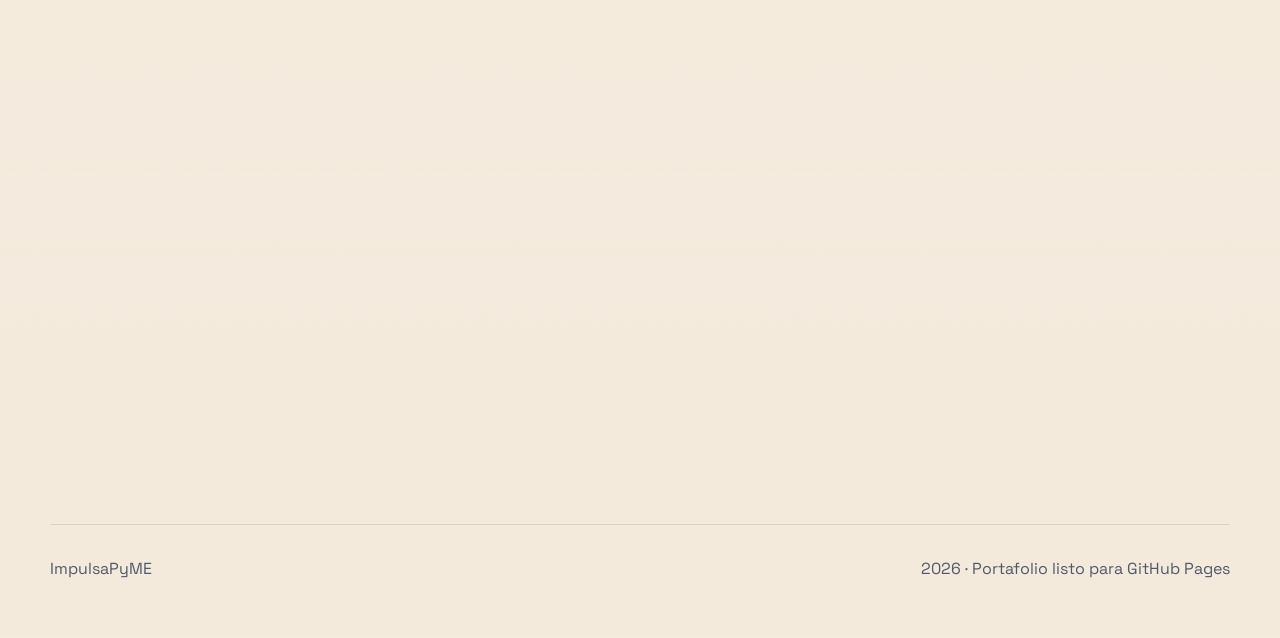
==== commit fca808c6: "feat: actualizar contenido y mejorar accesibilidad en el README, favicon y HTML" ====
--- a/index.html
+++ b/index.html
@@ -5,7 +5,7 @@
     <meta name="viewport" content="width=device-width, initial-scale=1.0" />
     <meta
       name="description"
-      content="ImpulsaPyME desarrolla sistemas, estrategia digital y diseño para pequeñas y medianas empresas que buscan modernizarse y crecer."
+      content="ImpulsaPyME desarrolla sistemas, estrategia digital y diseño para empresas de cualquier rubro que buscan modernizarse, crecer y ordenar su operación."
     />
     <meta name="theme-color" content="#f4eadc" id="theme-color-meta" />
     <title>ImpulsaPyME | Sistemas, redes y diseño</title>
@@ -20,10 +20,12 @@
     <div class="site-shell">
       <header class="topbar">
         <a class="brand" href="#inicio" aria-label="Ir al inicio">
-          <span class="brand-mark">🏰</span>
+          <span class="brand-mark" aria-hidden="true">
+            <img src="assets/brand-mark.svg" alt="" />
+          </span>
           <span class="brand-copy">
             <strong>Impulsa Pequeñas y Medianas Empresas</strong>
-            <small>Ayudaremos a tu negocio a crecer en el mundo digital</small>
+            <small>Soluciones digitales adaptadas para empresas de cualquier rubro</small>
           </span>
         </a>
 
@@ -70,10 +72,10 @@
         <section class="hero section">
           <div class="hero-copy reveal">
             <p class="eyebrow">Sistemas que ordenan. Redes que generan consultas. Diseño que inspira confianza.</p>
-            <h1>Impulsamos clínicas y negocios con una presencia digital que se ve seria y vende mejor.</h1>
+            <h1>Impulsamos empresas de cualquier rubro con soluciones digitales que se ven serias y venden mejor.</h1>
             <p class="lead">
               Diseñamos sistemas, piezas gráficas y gestión estratégica de contenido para que tu
-              marca deje de publicar por publicar y empiece a posicionarse con intención.
+              marca crezca con una propuesta adaptada a su rubro, su operación y sus objetivos reales.
             </p>
 
             <div class="hero-actions">
@@ -84,7 +86,7 @@
             <ul class="hero-stats" aria-label="Ventajas clave">
               <li>
                 <strong>+70%</strong>
-                <span>Consulta redes antes de elegir una clínica o servicio de confianza.</span>
+                <span>Revisa redes y presencia digital antes de elegir una empresa o servicio de confianza.</span>
               </li>
               <li>
                 <strong>Segmentación local</strong>
@@ -151,7 +153,7 @@
         <section class="benefit-band reveal" aria-label="Razones para estar en redes">
           <article>
             <span>01</span>
-            <h2>Las redes son parte del proceso de decisión antes de elegir una clínica.</h2>
+            <h2>Las redes ya forman parte del proceso de decisión en casi cualquier rubro.</h2>
           </article>
           <article>
             <span>02</span>
@@ -221,8 +223,8 @@
               <h2>Desarrollo de software a medida para mejorar eficiencia, automatización y crecimiento.</h2>
               <p>
                 Como Ingeniero de Sistemas, desarrollo soluciones tecnológicas personalizadas para
-                negocios que necesitan más control operativo, mejores datos y herramientas hechas a
-                su medida.
+                empresas de cualquier rubro que necesitan más control operativo, mejores datos y
+                herramientas adaptadas a su forma real de trabajar.
               </p>
             </div>
 
@@ -296,7 +298,7 @@
             </article>
 
             <article class="software-card reveal">
-              <p class="card-kicker">Dashboards para negocios</p>
+              <p class="card-kicker">Dashboards para empresas</p>
               <h3>Visualización clara para tomar decisiones con datos reales.</h3>
               <ul>
                 <li>Visualización de datos en tiempo real</li>
@@ -317,7 +319,7 @@
 
             <article class="software-card reveal">
               <p class="card-kicker">Aplicaciones</p>
-              <h3>Soluciones modernas para web y móvil según el flujo real del negocio.</h3>
+              <h3>Soluciones modernas para web y móvil según el flujo real de cada empresa.</h3>
               <ul>
                 <li>Aplicaciones web modernas y responsivas</li>
                 <li>Apps móviles con React Native</li>
@@ -359,13 +361,13 @@
         <section class="section" id="beneficios">
           <div class="section-heading reveal">
             <p class="eyebrow">Beneficios</p>
-            <h2>Por qué una clínica o negocio necesita una estrategia seria en redes.</h2>
+            <h2>Por qué cualquier empresa necesita una estrategia seria en redes, sin importar el rubro.</h2>
           </div>
 
           <div class="benefits-grid">
             <article class="benefit-card reveal">
               <strong>Más del 70% revisa redes</strong>
-              <p>La presencia digital influye directamente en la elección del paciente o cliente.</p>
+              <p>La presencia digital influye directamente en la elección del cliente.</p>
             </article>
             <article class="benefit-card reveal">
               <strong>Segmentación por zona e interés</strong>
@@ -545,8 +547,9 @@
               <p class="eyebrow">Contacto</p>
               <h2>Gracias por su tiempo. Si quiere activar esta propuesta, coordinamos la siguiente reunión.</h2>
               <p>
-                Contacto directo con Julieth para cotizaciones, coordinación de grabación y puesta
-                en marcha del servicio.
+                Contacto directo con Julieth para cotizaciones, coordinación y puesta en marcha del
+                servicio. Somos agentes ubicados en Santa Cruz, Bolivia, y trabajamos con empresas
+                de cualquier rubro adaptando soluciones según su etapa y necesidad.
               </p>
             </div>
 
@@ -574,7 +577,7 @@
               <button class="copy-chip" type="button" data-copy="75541660">
                 Copiar WhatsApp
               </button>
-              <span class="microcopy">Base en Bolivia. Atención a clínicas y negocios que necesitan crecer su presencia digital.</span>
+              <span class="microcopy">Agentes ubicados en Santa Cruz, Bolivia. Atención a empresas de cualquier rubro con soluciones adaptadas en sistemas, redes y diseño.</span>
             </div>
           </div>
         </section>
--- a/styles.css
+++ b/styles.css
@@ -183,6 +183,12 @@
   transition:
     transform 0.25s ease,
     box-shadow 0.25s ease;
+}
+
+.brand-mark img {
+  display: block;
+  width: 80%;
+  height: 80%;
 }
 
 .brand:hover .brand-mark,
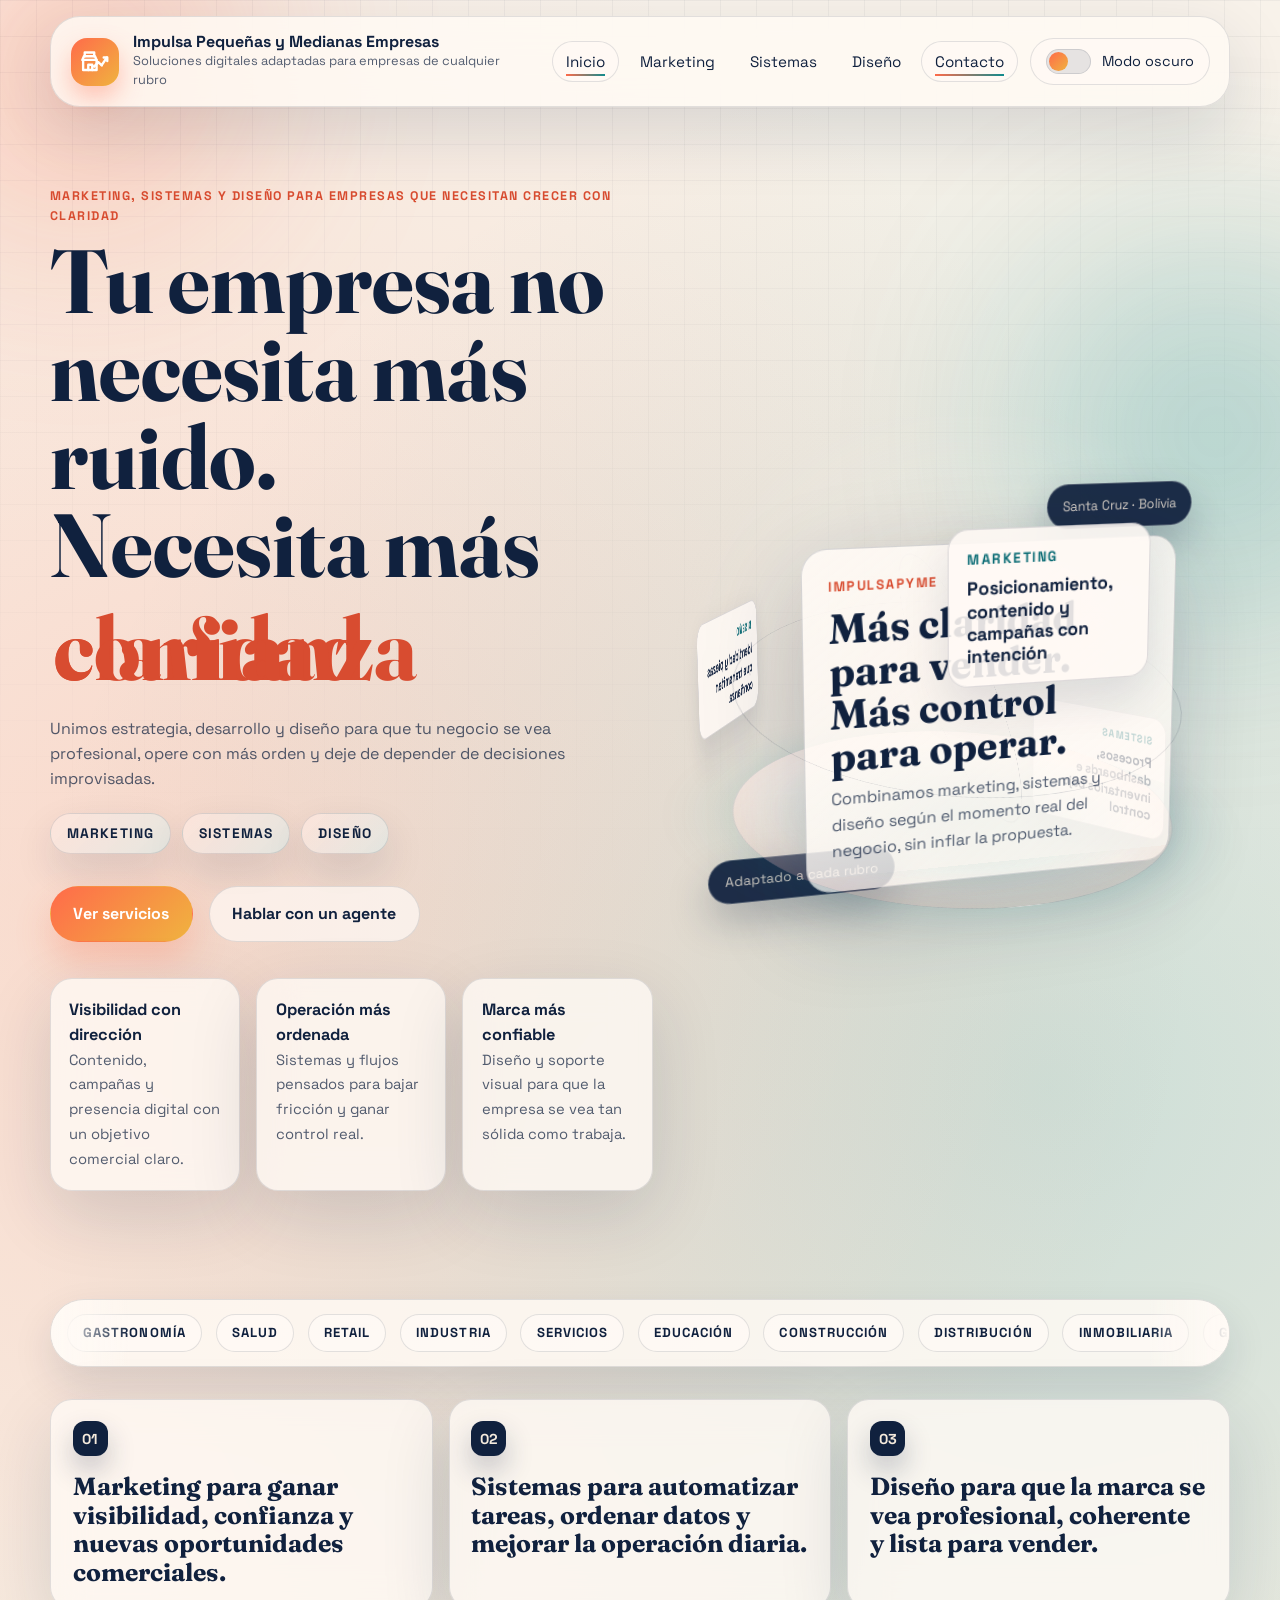
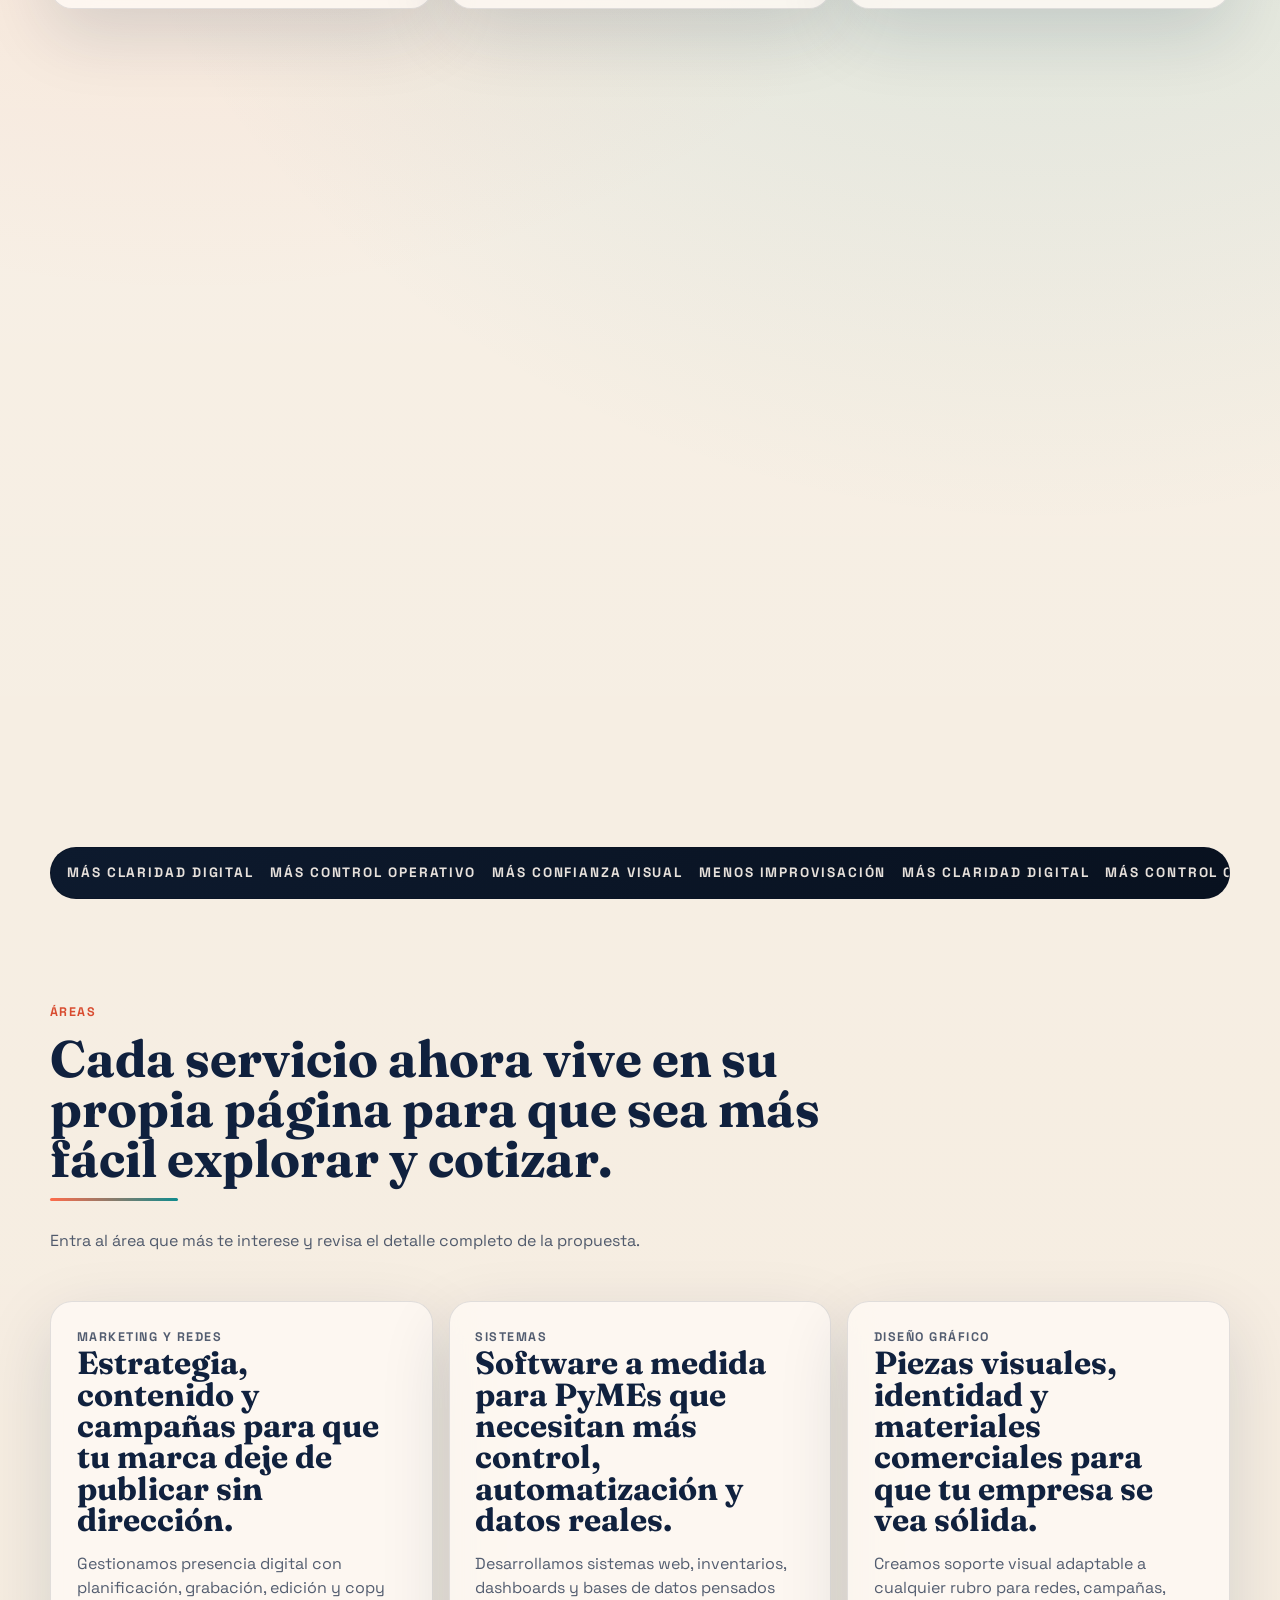
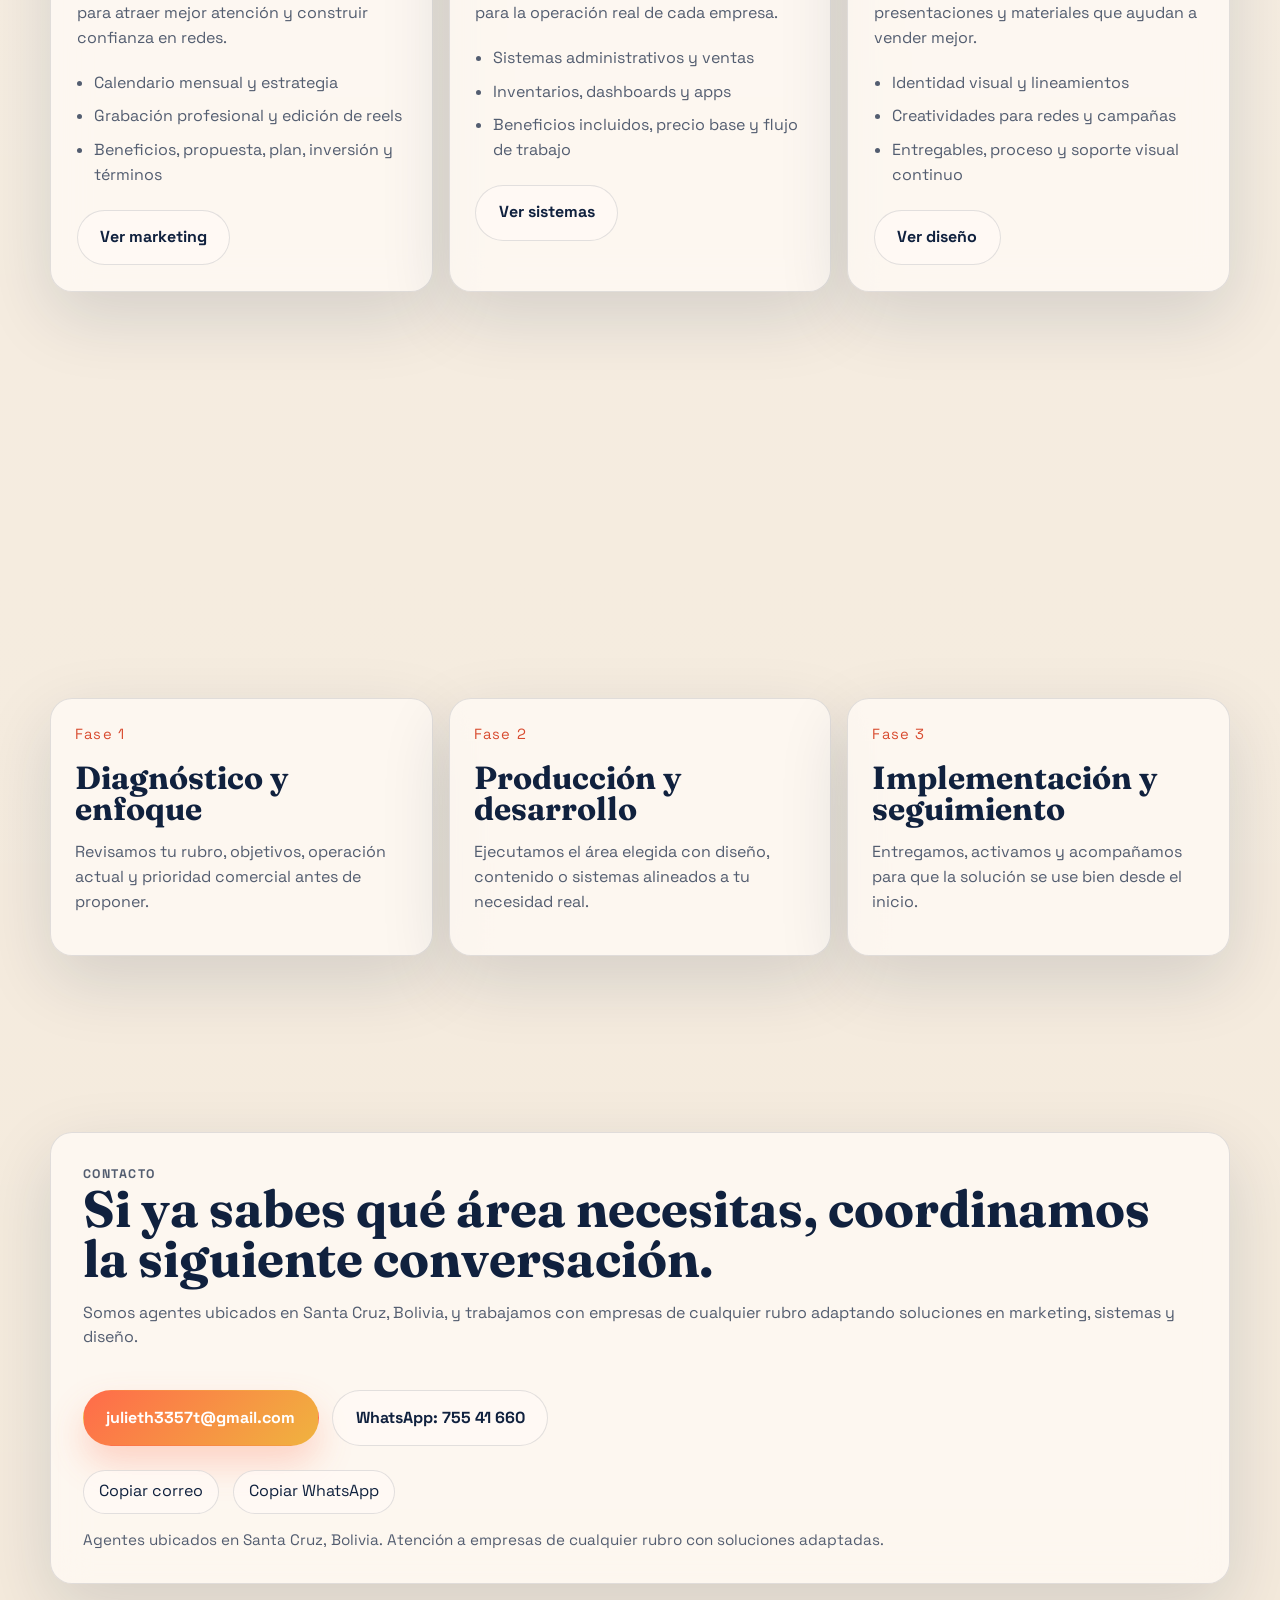
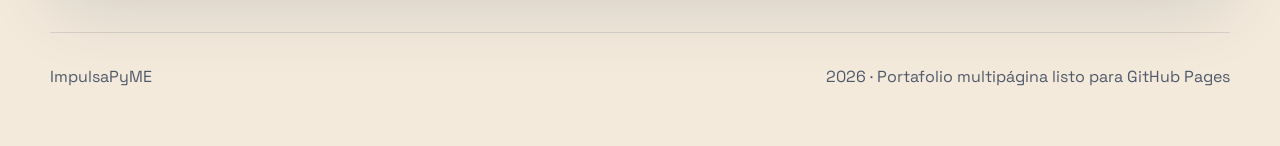
==== commit 604ebffc: "Add new HTML pages for Diseño Gráfico, Marketing y Redes, and Software a Medida services" ====
--- a/index.html
+++ b/index.html
@@ -1,41 +1,43 @@
-<!DOCTYPE html>
+<!doctype html>
 <html lang="es">
   <head>
     <meta charset="UTF-8" />
     <meta name="viewport" content="width=device-width, initial-scale=1.0" />
     <meta
       name="description"
-      content="ImpulsaPyME desarrolla sistemas, estrategia digital y diseño para empresas de cualquier rubro que buscan modernizarse, crecer y ordenar su operación."
+      content="ImpulsaPyME desarrolla sistemas, marketing digital y diseño gráfico para empresas de cualquier rubro que buscan crecer con soluciones adaptadas."
     />
     <meta name="theme-color" content="#f4eadc" id="theme-color-meta" />
-    <title>ImpulsaPyME | Sistemas, redes y diseño</title>
+    <title>ImpulsaPyME | Soluciones digitales para PyMEs</title>
     <link rel="icon" type="image/svg+xml" href="assets/favicon.svg" />
     <link rel="stylesheet" href="styles.css" />
     <script src="script.js" defer></script>
   </head>
-  <body>
+  <body data-page="home">
     <div class="background-glow background-glow--left"></div>
     <div class="background-glow background-glow--right"></div>
 
     <div class="site-shell">
       <header class="topbar">
-        <a class="brand" href="#inicio" aria-label="Ir al inicio">
+        <a class="brand" href="index.html" aria-label="Ir al inicio">
           <span class="brand-mark" aria-hidden="true">
             <img src="assets/brand-mark.svg" alt="" />
           </span>
           <span class="brand-copy">
             <strong>Impulsa Pequeñas y Medianas Empresas</strong>
-            <small>Soluciones digitales adaptadas para empresas de cualquier rubro</small>
+            <small
+              >Soluciones digitales adaptadas para empresas de cualquier
+              rubro</small
+            >
           </span>
         </a>
 
         <div class="topbar-actions">
           <nav class="site-nav" id="site-nav" aria-label="Principal">
-            <a href="#servicios">Servicios</a>
-            <a href="#software">Software</a>
-            <a href="#beneficios">Beneficios</a>
-            <a href="#proceso">Plan</a>
-            <a href="#inversion">Inversión</a>
+            <a href="index.html" data-page="home">Inicio</a>
+            <a href="marketing.html" data-page="marketing">Marketing</a>
+            <a href="software.html" data-page="software">Sistemas</a>
+            <a href="diseno.html" data-page="design">Diseño</a>
             <a href="#contacto">Contacto</a>
           </nav>
 
@@ -68,33 +70,73 @@
         </button>
       </header>
 
-      <main id="inicio">
-        <section class="hero section">
-          <div class="hero-copy reveal">
-            <p class="eyebrow">Sistemas que ordenan. Redes que generan consultas. Diseño que inspira confianza.</p>
-            <h1>Impulsamos empresas de cualquier rubro con soluciones digitales que se ven serias y venden mejor.</h1>
+      <main>
+        <section class="hero section home-hero">
+          <div class="hero-copy hero-copy--wide reveal">
+            <p class="eyebrow">
+              Marketing, sistemas y diseño para empresas que necesitan crecer
+              con claridad
+            </p>
+            <h1
+              class="hero-dynamic-title"
+              aria-label="Tu empresa no necesita más ruido. Necesita más claridad, control y confianza."
+            >
+              Tu empresa no necesita más ruido.
+              <span class="hero-dynamic-break">
+                Necesita más
+                <span
+                  class="hero-word-stack"
+                  data-rotating-words
+                  data-rotation-interval="2400"
+                >
+                  <span class="hero-word is-active">claridad</span>
+                  <span class="hero-word">control</span>
+                  <span class="hero-word">confianza</span>
+                </span>
+              </span>
+            </h1>
             <p class="lead">
-              Diseñamos sistemas, piezas gráficas y gestión estratégica de contenido para que tu
-              marca crezca con una propuesta adaptada a su rubro, su operación y sus objetivos reales.
+              Unimos estrategia, desarrollo y diseño para que tu negocio se vea
+              profesional, opere con más orden y deje de depender de decisiones
+              improvisadas.
             </p>
 
+            <div class="hero-signal-row" aria-label="Áreas que coordinamos">
+              <span>Marketing</span>
+              <span>Sistemas</span>
+              <span>Diseño</span>
+            </div>
+
             <div class="hero-actions">
-              <a class="button button-primary" href="#contacto">Quiero cotizar</a>
-              <a class="button button-secondary" href="#inversion">Ver paquetes</a>
+              <a class="button button-primary" href="#servicios"
+                >Ver servicios</a
+              >
+              <a class="button button-secondary" href="#contacto"
+                >Hablar con un agente</a
+              >
             </div>
 
             <ul class="hero-stats" aria-label="Ventajas clave">
-              <li>
-                <strong>+70%</strong>
-                <span>Revisa redes y presencia digital antes de elegir una empresa o servicio de confianza.</span>
+              <li class="reveal">
+                <strong>Visibilidad con dirección</strong>
+                <span
+                  >Contenido, campañas y presencia digital con un objetivo
+                  comercial claro.</span
+                >
               </li>
-              <li>
-                <strong>Segmentación local</strong>
-                <span>Facebook e Instagram permiten llegar por zona e interés.</span>
+              <li class="reveal">
+                <strong>Operación más ordenada</strong>
+                <span
+                  >Sistemas y flujos pensados para bajar fricción y ganar
+                  control real.</span
+                >
               </li>
-              <li>
-                <strong>Más cercanía</strong>
-                <span>Contenido constante para ganar confianza y reconocimiento.</span>
+              <li class="reveal">
+                <strong>Marca más confiable</strong>
+                <span
+                  >Diseño y soporte visual para que la empresa se vea tan sólida
+                  como trabaja.</span
+                >
               </li>
             </ul>
           </div>
@@ -112,457 +154,354 @@
                 <div class="scene-floor"></div>
 
                 <div class="scene-rig">
-                  <div class="scene-ring scene-ring--outer" aria-hidden="true"></div>
-                  <div class="scene-ring scene-ring--inner" aria-hidden="true"></div>
+                  <div
+                    class="scene-ring scene-ring--outer"
+                    aria-hidden="true"
+                  ></div>
+                  <div
+                    class="scene-ring scene-ring--inner"
+                    aria-hidden="true"
+                  ></div>
 
                   <article class="scene-core">
-                    <p class="panel-label">Gestión de estrategia</p>
-                    <strong>Facebook + Instagram + TikTok</strong>
-                    <span>Calendario mensual, grabación profesional, edición de video y copy.</span>
+                    <p class="panel-label">ImpulsaPyME</p>
+                    <strong
+                      >Más claridad para vender. Más control para
+                      operar.</strong
+                    >
+                    <span
+                      >Combinamos marketing, sistemas y diseño según el momento
+                      real del negocio, sin inflar la propuesta.</span
+                    >
                   </article>
 
                   <div class="orbit orbit--one" aria-hidden="true">
                     <article class="orbit-card">
-                      <span>Facebook</span>
-                      <strong>Segmentación por zona</strong>
+                      <span>Marketing</span>
+                      <strong
+                        >Posicionamiento, contenido y campañas con
+                        intención</strong
+                      >
                     </article>
                   </div>
 
                   <div class="orbit orbit--two" aria-hidden="true">
                     <article class="orbit-card">
-                      <span>Instagram</span>
-                      <strong>Presencia ante la competencia</strong>
+                      <span>Sistemas</span>
+                      <strong
+                        >Procesos, dashboards e inventarios bajo control</strong
+                      >
                     </article>
                   </div>
 
                   <div class="orbit orbit--three" aria-hidden="true">
                     <article class="orbit-card">
-                      <span>TikTok</span>
-                      <strong>Reconocimiento con público joven</strong>
+                      <span>Diseño</span>
+                      <strong
+                        >Identidad y piezas que transmiten confianza</strong
+                      >
                     </article>
                   </div>
 
-                  <div class="scene-pill scene-pill--one">Básico · Bs 2000</div>
-                  <div class="scene-pill scene-pill--two">Integral · Bs 3000</div>
-                </div>
-              </div>
-            </div>
-          </div>
-        </section>
-
-        <section class="benefit-band reveal" aria-label="Razones para estar en redes">
-          <article>
-            <span>01</span>
-            <h2>Las redes ya forman parte del proceso de decisión en casi cualquier rubro.</h2>
-          </article>
-          <article>
-            <span>02</span>
-            <h2>Una estrategia clara mejora confianza, cercanía y liderazgo frente a la competencia.</h2>
-          </article>
-          <article>
-            <span>03</span>
-            <h2>La meta no es publicar más, sino generar consultas con mejor percepción de marca.</h2>
-          </article>
-        </section>
-
-        <section class="section" id="servicios">
-          <div class="section-heading reveal">
-            <p class="eyebrow">Servicios</p>
-            <h2>Una propuesta integral dividida en áreas claras: marketing, sistemas y diseño.</h2>
-          </div>
-
-          <div class="service-grid">
-            <article class="service-card reveal">
-              <p class="card-kicker">Área marketing y redes</p>
-              <h3>Estrategia mensual para Facebook, Instagram y contenido adaptable a TikTok.</h3>
-              <p>
-                Mantenemos un enfoque planificado con objetivos claros y alineados con la marca,
-                en lugar de publicar contenido sin dirección.
-              </p>
-              <ul>
-                <li>Calendario mensual de publicaciones</li>
-                <li>Grabación profesional y edición de video</li>
-                <li>Copy profesional para cada publicación</li>
-              </ul>
-            </article>
-
-            <article class="service-card reveal">
-              <p class="card-kicker">Área sistemas</p>
-              <h3>Herramientas digitales para captar, filtrar y organizar consultas.</h3>
-              <p>
-                Construimos landing pages, formularios y flujos simples para que la marca no
-                dependa solo del chat improvisado.
-              </p>
-              <ul>
-                <li>Landing pages y páginas corporativas</li>
-                <li>Formularios, reservas y seguimiento</li>
-                <li>Sistemas ligeros para centralizar datos</li>
-              </ul>
-            </article>
-
-            <article class="service-card reveal">
-              <p class="card-kicker">Área diseño gráfico</p>
-              <h3>Piezas visuales que hacen que la marca se vea confiable y consistente.</h3>
-              <p>
-                Diseñamos una imagen sólida para publicaciones, campañas, presentaciones y
-                materiales de venta digitales.
-              </p>
-              <ul>
-                <li>Creatividades para redes y campañas</li>
-                <li>Sistema visual y soporte de marca</li>
-                <li>Presentaciones comerciales y PDFs</li>
-              </ul>
-            </article>
-          </div>
-        </section>
-
-        <section class="section software-section" id="software">
-          <div class="software-intro">
-            <div class="section-heading reveal">
-              <p class="eyebrow">Área sistemas</p>
-              <h2>Desarrollo de software a medida para mejorar eficiencia, automatización y crecimiento.</h2>
-              <p>
-                Como Ingeniero de Sistemas, desarrollo soluciones tecnológicas personalizadas para
-                empresas de cualquier rubro que necesitan más control operativo, mejores datos y
-                herramientas adaptadas a su forma real de trabajar.
-              </p>
-            </div>
-
-            <div class="systems-visual reveal">
-              <div
-                class="systems-scene"
-                data-tilt
-                data-tilt-base-x="-10"
-                data-tilt-base-y="-14"
-                data-tilt-range-x="12"
-                data-tilt-range-y="16"
-              >
-                <div class="systems-stage">
-                  <div class="systems-floor"></div>
-
-                  <div class="systems-rig">
-                    <div class="systems-gridplane systems-gridplane--one" aria-hidden="true"></div>
-                    <div class="systems-gridplane systems-gridplane--two" aria-hidden="true"></div>
-
-                    <article class="systems-core">
-                      <p class="panel-label">Software a medida</p>
-                      <strong>Apps y webs a medida para operar mejor y crecer con orden</strong>
-                      <span>Desarrollo web, inventarios, reportes y gestión de datos en bases reales para PyMEs.</span>
-                    </article>
-
-                    <article class="systems-panel systems-panel--one" aria-hidden="true">
-                      <span>Inventario</span>
-                      <strong>Stock en tiempo real</strong>
-                    </article>
-
-                    <article class="systems-panel systems-panel--two" aria-hidden="true">
-                      <span>Apps y web</span>
-                      <strong>Desarrollo a medida</strong>
-                    </article>
-
-                    <article class="systems-panel systems-panel--three" aria-hidden="true">
-                      <span>Gestión de datos</span>
-                      <strong>Bases de datos reales</strong>
-                    </article>
-
-                    <div class="systems-node systems-node--one"></div>
-                    <div class="systems-node systems-node--two"></div>
-                    <div class="systems-node systems-node--three"></div>
+                  <div class="scene-pill scene-pill--one">
+                    Santa Cruz · Bolivia
+                  </div>
+                  <div class="scene-pill scene-pill--two">
+                    Adaptado a cada rubro
                   </div>
                 </div>
               </div>
             </div>
           </div>
-
-          <div class="software-grid">
-            <article class="software-card reveal">
-              <p class="card-kicker">Desarrollo de sistemas web</p>
-              <h3>Plataformas internas para administrar y vender con más orden.</h3>
+        </section>
+
+        <section
+          class="proof-ticker reveal"
+          aria-label="Rubros donde adaptamos la propuesta"
+        >
+          <div class="proof-ticker__viewport">
+            <div class="proof-ticker__track">
+              <span>Gastronomía</span>
+              <span>Salud</span>
+              <span>Retail</span>
+              <span>Industria</span>
+              <span>Servicios</span>
+              <span>Educación</span>
+              <span>Construcción</span>
+              <span>Distribución</span>
+              <span>Inmobiliaria</span>
+              <span>Gastronomía</span>
+              <span>Salud</span>
+              <span>Retail</span>
+              <span>Industria</span>
+              <span>Servicios</span>
+              <span>Educación</span>
+              <span>Construcción</span>
+              <span>Distribución</span>
+              <span>Inmobiliaria</span>
+            </div>
+          </div>
+        </section>
+
+        <section class="benefit-band home-band" aria-label="Resumen de áreas">
+          <article class="reveal">
+            <span>01</span>
+            <h2>
+              Marketing para ganar visibilidad, confianza y nuevas oportunidades
+              comerciales.
+            </h2>
+          </article>
+          <article class="reveal">
+            <span>02</span>
+            <h2>
+              Sistemas para automatizar tareas, ordenar datos y mejorar la
+              operación diaria.
+            </h2>
+          </article>
+          <article class="reveal">
+            <span>03</span>
+            <h2>
+              Diseño para que la marca se vea profesional, coherente y lista
+              para vender.
+            </h2>
+          </article>
+        </section>
+
+        <section class="section home-contrast" id="enfoque">
+          <div class="home-contrast__shell reveal">
+            <div class="home-contrast__copy">
+              <p class="eyebrow">Punto de partida</p>
+              <h2>Más clientes, menos improvisación.</h2>
+              <p>
+                Cuando la marca no comunica, la operación depende de parches y
+                cada acción digital va por su cuenta, crecer cuesta más de lo
+                necesario.
+              </p>
+              <p class="home-contrast__micro">
+                Lo resolvemos alineando mensaje, sistema y diseño desde el
+                inicio.
+              </p>
+            </div>
+
+            <div class="home-contrast__aside">
+              <div class="home-contrast__rail" aria-hidden="true">
+                <div class="home-contrast__rail-track">
+                  <span>CLARIDAD</span>
+                  <span>CONTROL</span>
+                  <span>CONFIANZA</span>
+                  <span>RESULTADO</span>
+                  <span>CLARIDAD</span>
+                  <span>CONTROL</span>
+                  <span>CONFIANZA</span>
+                  <span>RESULTADO</span>
+                </div>
+              </div>
+
+              <article class="home-contrast__summary">
+                <p class="panel-label">ImpulsaPyME</p>
+                <strong
+                  >Una sola propuesta para ordenar lo que hoy está
+                  suelto.</strong
+                >
+                <ul>
+                  <li>Definimos qué comunicar y cómo diferenciarte.</li>
+                  <li>
+                    Elegimos el sistema o flujo correcto para tu operación.
+                  </li>
+                  <li>
+                    Hacemos que la marca se vea tan sólida como el servicio.
+                  </li>
+                </ul>
+              </article>
+            </div>
+
+            <div class="home-contrast__grid">
+              <article class="impact-card">
+                <span>01 · Marketing</span>
+                <strong>Claridad comercial</strong>
+                <p>
+                  El mercado tiene que entender rápido qué haces, para quién es
+                  y por qué debería elegirte.
+                </p>
+              </article>
+              <article class="impact-card">
+                <span>02 · Sistemas</span>
+                <strong>Control operativo</strong>
+                <p>
+                  Los procesos correctos reducen errores, ordenan datos y te
+                  devuelven tiempo para decidir mejor.
+                </p>
+              </article>
+              <article class="impact-card">
+                <span>03 · Diseño</span>
+                <strong>Confianza visual</strong>
+                <p>
+                  La marca, las piezas y la experiencia deben verse tan serias
+                  como la empresa que representan.
+                </p>
+              </article>
+            </div>
+          </div>
+        </section>
+
+        <section class="home-loop" aria-hidden="true">
+          <div class="home-loop__track">
+            <span>Más claridad digital</span>
+            <span>Más control operativo</span>
+            <span>Más confianza visual</span>
+            <span>Menos improvisación</span>
+            <span>Más claridad digital</span>
+            <span>Más control operativo</span>
+            <span>Más confianza visual</span>
+            <span>Menos improvisación</span>
+          </div>
+        </section>
+
+        <section class="section home-services" id="servicios">
+          <div class="section-heading reveal">
+            <p class="eyebrow">Áreas</p>
+            <h2>
+              Cada servicio ahora vive en su propia página para que sea más
+              fácil explorar y cotizar.
+            </h2>
+            <p>
+              Entra al área que más te interese y revisa el detalle completo de
+              la propuesta.
+            </p>
+          </div>
+
+          <div class="service-grid">
+            <article class="service-card reveal">
+              <p class="card-kicker">Marketing y redes</p>
+              <h3>
+                Estrategia, contenido y campañas para que tu marca deje de
+                publicar sin dirección.
+              </h3>
+              <p>
+                Gestionamos presencia digital con planificación, grabación,
+                edición y copy para atraer mejor atención y construir confianza
+                en redes.
+              </p>
               <ul>
-                <li>Sistemas administrativos</li>
-                <li>Paneles de control y dashboards</li>
-                <li>Gestión de usuarios y roles</li>
-                <li>Sistemas de ventas y facturación</li>
+                <li>Calendario mensual y estrategia</li>
+                <li>Grabación profesional y edición de reels</li>
+                <li>Beneficios, propuesta, plan, inversión y términos</li>
               </ul>
+              <div class="card-actions">
+                <a class="button button-secondary" href="marketing.html"
+                  >Ver marketing</a
+                >
+              </div>
             </article>
 
-            <article class="software-card reveal">
-              <p class="card-kicker">Gestión de inventarios</p>
-              <h3>Control en tiempo real para productos, stock y movimiento comercial.</h3>
+            <article class="service-card reveal">
+              <p class="card-kicker">Sistemas</p>
+              <h3>
+                Software a medida para PyMEs que necesitan más control,
+                automatización y datos reales.
+              </h3>
+              <p>
+                Desarrollamos sistemas web, inventarios, dashboards y bases de
+                datos pensados para la operación real de cada empresa.
+              </p>
               <ul>
-                <li>Control de stock en tiempo real</li>
-                <li>Alertas de productos</li>
-                <li>Reportes inteligentes</li>
-                <li>Integración con ventas</li>
+                <li>Sistemas administrativos y ventas</li>
+                <li>Inventarios, dashboards y apps</li>
+                <li>Beneficios incluidos, precio base y flujo de trabajo</li>
               </ul>
+              <div class="card-actions">
+                <a class="button button-secondary" href="software.html"
+                  >Ver sistemas</a
+                >
+              </div>
             </article>
 
-            <article class="software-card reveal">
-              <p class="card-kicker">Dashboards para empresas</p>
-              <h3>Visualización clara para tomar decisiones con datos reales.</h3>
+            <article class="service-card reveal">
+              <p class="card-kicker">Diseño gráfico</p>
+              <h3>
+                Piezas visuales, identidad y materiales comerciales para que tu
+                empresa se vea sólida.
+              </h3>
+              <p>
+                Creamos soporte visual adaptable a cualquier rubro para redes,
+                campañas, presentaciones y materiales que ayudan a vender mejor.
+              </p>
               <ul>
-                <li>Visualización de datos en tiempo real</li>
-                <li>Gráficos y métricas clave (KPIs)</li>
-                <li>Análisis para toma de decisiones</li>
+                <li>Identidad visual y lineamientos</li>
+                <li>Creatividades para redes y campañas</li>
+                <li>Entregables, proceso y soporte visual continuo</li>
               </ul>
+              <div class="card-actions">
+                <a class="button button-secondary" href="diseno.html"
+                  >Ver diseño</a
+                >
+              </div>
             </article>
-
-            <article class="software-card reveal">
-              <p class="card-kicker">Bases de datos</p>
-              <h3>Diseño, seguridad y optimización para que el sistema no falle donde más importa.</h3>
-              <ul>
-                <li>MySQL y PostgreSQL</li>
-                <li>Seguridad y respaldo de información</li>
-                <li>Integración con sistemas existentes</li>
-              </ul>
-            </article>
-
-            <article class="software-card reveal">
-              <p class="card-kicker">Aplicaciones</p>
-              <h3>Soluciones modernas para web y móvil según el flujo real de cada empresa.</h3>
-              <ul>
-                <li>Aplicaciones web modernas y responsivas</li>
-                <li>Apps móviles con React Native</li>
-                <li>Sistemas según requerimientos del cliente</li>
-              </ul>
-            </article>
-
-            <article class="software-card reveal">
-              <p class="card-kicker">Software a medida</p>
-              <h3>Desarrollo enfocado en necesidades específicas, escalabilidad y rendimiento.</h3>
-              <ul>
-                <li>Desarrollo 100% personalizado</li>
-                <li>Interfaces intuitivas y fáciles de usar</li>
-                <li>Escalabilidad y rendimiento optimizado</li>
-              </ul>
-            </article>
-          </div>
-
-          <div class="software-summary">
-            <article class="software-benefits reveal">
-              <p class="panel-label">Beneficios incluidos</p>
-              <ul>
-                <li>Desarrollo 100% personalizado</li>
-                <li>Asesoramiento técnico</li>
-                <li>Código optimizado y escalable</li>
-                <li>Capacitación básica de uso</li>
-                <li>Mantenimiento y soporte por 3 meses incluidos</li>
-              </ul>
-            </article>
-
-            <article class="software-price reveal">
-              <p class="panel-label">Precio base</p>
-              <h3>Desde 1,500 Bs</h3>
-              <p>El costo puede variar según la complejidad del proyecto y los requerimientos del cliente.</p>
-            </article>
-          </div>
-        </section>
-
-        <section class="section" id="beneficios">
+          </div>
+        </section>
+
+        <section class="section home-process" id="proceso">
           <div class="section-heading reveal">
-            <p class="eyebrow">Beneficios</p>
-            <h2>Por qué cualquier empresa necesita una estrategia seria en redes, sin importar el rubro.</h2>
-          </div>
-
-          <div class="benefits-grid">
-            <article class="benefit-card reveal">
-              <strong>Más del 70% revisa redes</strong>
-              <p>La presencia digital influye directamente en la elección del cliente.</p>
-            </article>
-            <article class="benefit-card reveal">
-              <strong>Segmentación por zona e interés</strong>
-              <p>Meta permite llegar a públicos específicos según ubicación y comportamiento.</p>
-            </article>
-            <article class="benefit-card reveal">
-              <strong>Reconocimiento joven</strong>
-              <p>Instagram y TikTok ayudan a conectar con audiencias nuevas y más activas.</p>
-            </article>
-            <article class="benefit-card reveal">
-              <strong>Más presencia competitiva</strong>
-              <p>Tu marca deja de quedarse invisible mientras otras ocupan la atención del mercado.</p>
-            </article>
-            <article class="benefit-card reveal">
-              <strong>Confianza y cercanía</strong>
-              <p>El contenido bien planteado humaniza la marca y reduce la distancia con el público.</p>
-            </article>
-            <article class="benefit-card reveal">
-              <strong>Posicionamiento y consultas</strong>
-              <p>La estrategia correcta no solo luce bien: también ayuda a generar oportunidades reales.</p>
-            </article>
-          </div>
-        </section>
-
-        <section class="section strategy-section">
-          <div class="strategy-layout">
-            <div class="section-heading reveal">
-              <p class="eyebrow">¿Qué proponemos?</p>
-              <h2>Una gestión de estrategia con producción de contenido, no solo publicaciones sueltas.</h2>
-              <p>
-                La propuesta combina planificación, producción y seguimiento para construir
-                reconocimiento, confianza y mayor flujo de consultas.
-              </p>
-            </div>
-
-            <div class="proposal-stack reveal">
-              <article class="proposal-card">
-                <p class="panel-label">Plataformas</p>
-                <strong>Facebook, Instagram y TikTok</strong>
-                <span>Elegimos el papel correcto de cada canal dentro de la estrategia.</span>
-              </article>
-              <article class="proposal-card">
-                <p class="panel-label">Incluye</p>
-                <strong>Calendario + grabación + edición + copy</strong>
-                <span>Producción profesional para reels, videos cortos y contenido informativo.</span>
-              </article>
-            </div>
-          </div>
-        </section>
-
-        <section class="section" id="proceso">
-          <div class="section-heading reveal">
-            <p class="eyebrow">Plan de trabajo</p>
-            <h2>Próximos pasos para pasar de la coordinación a la publicación activa.</h2>
+            <p class="eyebrow">Forma de trabajo</p>
+            <h2>
+              Trabajamos por etapas para adaptar la solución correcta a cada
+              empresa.
+            </h2>
           </div>
 
           <div class="process-grid process-grid--three">
             <article class="process-step reveal">
               <span>Fase 1</span>
-              <h3>Reunión de alineación y coordinación</h3>
-              <p>Definimos objetivos, tono, referencias, logística y prioridades del contenido.</p>
+              <h3>Diagnóstico y enfoque</h3>
+              <p>
+                Revisamos tu rubro, objetivos, operación actual y prioridad
+                comercial antes de proponer.
+              </p>
             </article>
             <article class="process-step reveal">
               <span>Fase 2</span>
-              <h3>Diseño de contenido</h3>
-              <p>Producimos piezas, grabación, edición y textos con criterio visual y estratégico.</p>
+              <h3>Producción y desarrollo</h3>
+              <p>
+                Ejecutamos el área elegida con diseño, contenido o sistemas
+                alineados a tu necesidad real.
+              </p>
             </article>
             <article class="process-step reveal">
               <span>Fase 3</span>
-              <h3>Inicio de publicaciones y seguimiento</h3>
-              <p>Activamos el plan, revisamos respuesta y mantenemos la ejecución ordenada.</p>
+              <h3>Implementación y seguimiento</h3>
+              <p>
+                Entregamos, activamos y acompañamos para que la solución se use
+                bien desde el inicio.
+              </p>
             </article>
           </div>
         </section>
 
-        <section class="section" id="inversion">
-          <div class="section-heading reveal">
-            <p class="eyebrow">Inversión</p>
-            <h2>Paquetes mensuales y precios individuales para contenido en redes.</h2>
-          </div>
-
-          <div class="pricing-grid">
-            <article class="price-card reveal">
-              <p class="card-kicker">Paquete básico</p>
-              <h3>12 publicaciones al mes</h3>
-              <p class="price">Bs 2000</p>
-              <ul>
-                <li>3 publicaciones por semana</li>
-                <li>Gestión de redes por 1 mes</li>
-                <li>Grabación y edición de videos cortos</li>
-                <li>Contenido optimizado para reels y TikTok</li>
-              </ul>
-            </article>
-
-            <article class="price-card reveal price-card--featured">
-              <p class="card-kicker">Paquete integral</p>
-              <h3>16 publicaciones al mes</h3>
-              <p class="price">Bs 3000</p>
-              <ul>
-                <li>4 publicaciones por semana</li>
-                <li>Gestión de redes por 1 mes</li>
-                <li>Grabación y edición de videos cortos</li>
-                <li>Contenido optimizado para reels y TikTok</li>
-              </ul>
-            </article>
-
-            <article class="side-card reveal">
-              <p class="panel-label">Precios individuales</p>
-              <div class="side-card__price">
-                <strong>Video editado de 30 seg. a 1 min.</strong>
-                <span>Bs 250</span>
-              </div>
-              <div class="side-card__price">
-                <strong>Video editado de más de 1 min.</strong>
-                <span>Bs 320</span>
-              </div>
-              <p>
-                El material se elabora con coordinación previa y se entrega en alta calidad. La
-                difusión pagada o pauta en redes no está incluida.
-              </p>
-            </article>
-          </div>
-
-          <div class="note-grid">
-            <article class="note-card reveal">
-              <strong>Alcance de plataformas</strong>
-              <p>Los paquetes mensuales se aplican a Facebook e Instagram, con contenido adaptado para reels y TikTok.</p>
-            </article>
-            <article class="note-card reveal">
-              <strong>Publicidad pagada</strong>
-              <p>El presupuesto de Meta Ads y la pauta en TikTok Studio es ajeno al costo del servicio.</p>
-            </article>
-          </div>
-        </section>
-
-        <section class="section section-highlight">
-          <div class="section-heading reveal">
-            <p class="eyebrow">Términos y condiciones</p>
-            <h2>Condiciones claras para producción, coordinación, pagos y revisiones.</h2>
-          </div>
-
-          <div class="terms-grid">
-            <article class="terms-card reveal">
-              <strong>Entregas y tiempos</strong>
-              <p>Los tiempos se coordinan al contratar y empiezan desde la confirmación del pago.</p>
-            </article>
-            <article class="terms-card reveal">
-              <strong>Sesiones programadas</strong>
-              <p>El contenido se produce en sesiones agendadas; retrasos del cliente extienden los plazos.</p>
-            </article>
-            <article class="terms-card reveal">
-              <strong>Pausas del servicio</strong>
-              <p>Si no hay respuesta dentro de 7 días desde la última comunicación, el servicio entra en pausa.</p>
-            </article>
-            <article class="terms-card reveal">
-              <strong>Coordinación</strong>
-              <p>Las sesiones se agendan con 48 horas y los cambios deben avisarse con al menos 24 horas.</p>
-            </article>
-            <article class="terms-card reveal">
-              <strong>Pagos</strong>
-              <p>Se requiere anticipo del 50% para iniciar. Los paquetes mensuales se pagan al inicio de cada mes.</p>
-            </article>
-            <article class="terms-card reveal">
-              <strong>Revisiones</strong>
-              <p>Cada paquete incluye una revisión. Cambios adicionales o fuera de alcance se cotizan aparte.</p>
-            </article>
-            <article class="terms-card reveal">
-              <strong>Cancelaciones</strong>
-              <p>Si el trabajo ya inició, el anticipo no es reembolsable. Si el proveedor no puede completar, se reintegra proporcionalmente.</p>
-            </article>
-          </div>
-        </section>
-
-        <section class="section contact-section" id="contacto">
+        <section class="section contact-section home-contact" id="contacto">
           <div class="contact-card reveal">
             <div>
               <p class="eyebrow">Contacto</p>
-              <h2>Gracias por su tiempo. Si quiere activar esta propuesta, coordinamos la siguiente reunión.</h2>
-              <p>
-                Contacto directo con Julieth para cotizaciones, coordinación y puesta en marcha del
-                servicio. Somos agentes ubicados en Santa Cruz, Bolivia, y trabajamos con empresas
-                de cualquier rubro adaptando soluciones según su etapa y necesidad.
+              <h2>
+                Si ya sabes qué área necesitas, coordinamos la siguiente
+                conversación.
+              </h2>
+              <p>
+                Somos agentes ubicados en Santa Cruz, Bolivia, y trabajamos con
+                empresas de cualquier rubro adaptando soluciones en marketing,
+                sistemas y diseño.
               </p>
             </div>
 
             <div class="contact-actions">
               <a
                 class="button button-primary"
-                href="mailto:julieth3357t@gmail.com?subject=Quiero%20cotizar%20gesti%C3%B3n%20de%20redes"
+                href="mailto:julieth3357t@gmail.com?subject=Quiero%20cotizar%20soluciones%20digitales"
               >
                 julieth3357t@gmail.com
               </a>
               <a
                 class="button button-secondary"
-                href="https://wa.me/59175541660?text=Hola%2C%20quiero%20cotizar%20la%20propuesta%20de%20redes"
+                href="https://wa.me/59175541660?text=Hola%2C%20quiero%20cotizar%20soluciones%20digitales%20para%20mi%20empresa"
                 target="_blank"
                 rel="noreferrer"
               >
@@ -571,13 +510,20 @@
             </div>
 
             <div class="contact-meta">
-              <button class="copy-chip" type="button" data-copy="julieth3357t@gmail.com">
+              <button
+                class="copy-chip"
+                type="button"
+                data-copy="julieth3357t@gmail.com"
+              >
                 Copiar correo
               </button>
               <button class="copy-chip" type="button" data-copy="75541660">
                 Copiar WhatsApp
               </button>
-              <span class="microcopy">Agentes ubicados en Santa Cruz, Bolivia. Atención a empresas de cualquier rubro con soluciones adaptadas en sistemas, redes y diseño.</span>
+              <span class="microcopy"
+                >Agentes ubicados en Santa Cruz, Bolivia. Atención a empresas de
+                cualquier rubro con soluciones adaptadas.</span
+              >
             </div>
           </div>
         </section>
@@ -585,7 +531,10 @@
 
       <footer class="footer">
         <p>ImpulsaPyME</p>
-        <p><span id="current-year"></span> · Portafolio listo para GitHub Pages</p>
+        <p>
+          <span id="current-year"></span> · Portafolio multipágina listo para
+          GitHub Pages
+        </p>
       </footer>
     </div>
   </body>
--- a/styles.css
+++ b/styles.css
@@ -25,6 +25,11 @@
   --radius-md: 22px;
   --radius-sm: 999px;
   --max-width: 1180px;
+  --surface-dark: #08111f;
+  --surface-dark-strong: #0d1a2e;
+  --ink-inverse: #fff7ef;
+  --muted-inverse: rgba(255, 247, 239, 0.74);
+  --line-inverse: rgba(255, 247, 239, 0.12);
   --theme-color: #f4eadc;
 }
 
@@ -49,6 +54,11 @@
   --shadow: 0 24px 70px rgba(0, 0, 0, 0.34);
   --shadow-strong: 0 36px 110px rgba(0, 0, 0, 0.46);
   --shadow-soft: 0 18px 40px rgba(0, 0, 0, 0.28);
+  --surface-dark: #040914;
+  --surface-dark-strong: #0a1425;
+  --ink-inverse: #fff4e7;
+  --muted-inverse: rgba(255, 244, 231, 0.72);
+  --line-inverse: rgba(255, 244, 231, 0.14);
   --theme-color: #09111f;
 }
 
@@ -66,8 +76,7 @@
   background:
     radial-gradient(circle at 15% 18%, var(--glow-left), transparent 24%),
     radial-gradient(circle at 82% 22%, var(--glow-right), transparent 26%),
-    linear-gradient(180deg, var(--bg-fade), rgba(255, 255, 255, 0)),
-    var(--bg);
+    linear-gradient(180deg, var(--bg-fade), rgba(255, 255, 255, 0)), var(--bg);
   color: var(--ink);
   font-family: "Space Grotesk", sans-serif;
   line-height: 1.55;
@@ -427,8 +436,11 @@
   position: absolute;
   inset: 1rem 0.75rem 1.5rem;
   border-radius: 2.5rem;
-  background:
-    radial-gradient(circle at 50% 45%, color-mix(in srgb, var(--surface-strong) 28%, transparent), transparent 68%);
+  background: radial-gradient(
+    circle at 50% 45%,
+    color-mix(in srgb, var(--surface-strong) 28%, transparent),
+    transparent 68%
+  );
   content: "";
   pointer-events: none;
   z-index: -1;
@@ -492,11 +504,94 @@
   color: var(--muted);
 }
 
+.hero-copy--wide h1 {
+  max-width: 13ch;
+}
+
+.hero-copy--wide .lead {
+  max-width: 58ch;
+}
+
+.home-hero {
+  position: relative;
+}
+
+.hero-dynamic-title {
+  max-width: 10.5ch;
+}
+
+.hero-dynamic-break {
+  display: inline-flex;
+  align-items: baseline;
+  flex-wrap: wrap;
+  gap: 0.18em;
+}
+
+.hero-word-stack {
+  position: relative;
+  display: inline-grid;
+  min-width: 8ch;
+  height: 1.08em;
+  margin-left: 0.04em;
+  vertical-align: baseline;
+}
+
+.hero-word {
+  grid-area: 1 / 1;
+  color: var(--accent-deep);
+  opacity: 0;
+  transform: translateY(0.5em) scale(0.94);
+  transition:
+    opacity 0.35s ease,
+    transform 0.35s ease;
+}
+
+.hero-word.is-active {
+  opacity: 1;
+  transform: translateY(0) scale(1);
+}
+
+.hero-signal-row {
+  display: flex;
+  flex-wrap: wrap;
+  gap: 0.7rem;
+  margin-top: 1.35rem;
+}
+
+.hero-signal-row span {
+  display: inline-flex;
+  align-items: center;
+  justify-content: center;
+  min-height: 2.5rem;
+  padding: 0.55rem 1rem;
+  border: 1px solid var(--line);
+  border-radius: var(--radius-sm);
+  background:
+    linear-gradient(
+      135deg,
+      color-mix(in srgb, var(--accent) 10%, transparent),
+      color-mix(in srgb, var(--teal) 12%, transparent)
+    ),
+    color-mix(in srgb, var(--surface) 92%, transparent);
+  box-shadow: var(--shadow-soft);
+  font-size: 0.86rem;
+  font-weight: 700;
+  letter-spacing: 0.08em;
+  text-transform: uppercase;
+}
+
 .hero-actions {
   display: flex;
   flex-wrap: wrap;
   gap: 1rem;
   margin: 2rem 0 2.25rem;
+}
+
+.card-actions {
+  display: flex;
+  flex-wrap: wrap;
+  gap: 0.8rem;
+  margin-top: 1.4rem;
 }
 
 .button {
@@ -577,7 +672,8 @@
   --card-raise: 0px;
   --card-rotate-x: 0deg;
   --card-rotate-y: 0deg;
-  transform: translateY(var(--card-raise)) rotateX(var(--card-rotate-x)) rotateY(var(--card-rotate-y));
+  transform: translateY(var(--card-raise)) rotateX(var(--card-rotate-x))
+    rotateY(var(--card-rotate-y));
   transform-style: preserve-3d;
   transition:
     transform 0.28s ease,
@@ -659,37 +755,37 @@
 }
 
 :is(
-  .hero-stats li,
-  .benefit-band article,
-  .service-card,
-  .software-card,
-  .software-benefits,
-  .software-price,
-  .benefit-card,
-  .proposal-card,
-  .process-step,
-  .price-card,
-  .side-card,
-  .note-card,
-  .terms-card,
-  .contact-card
-):hover::before,
+    .hero-stats li,
+    .benefit-band article,
+    .service-card,
+    .software-card,
+    .software-benefits,
+    .software-price,
+    .benefit-card,
+    .proposal-card,
+    .process-step,
+    .price-card,
+    .side-card,
+    .note-card,
+    .terms-card,
+    .contact-card
+  ):hover::before,
 :is(
-  .hero-stats li,
-  .benefit-band article,
-  .service-card,
-  .software-card,
-  .software-benefits,
-  .software-price,
-  .benefit-card,
-  .proposal-card,
-  .process-step,
-  .price-card,
-  .side-card,
-  .note-card,
-  .terms-card,
-  .contact-card
-).is-tilting::before {
+    .hero-stats li,
+    .benefit-band article,
+    .service-card,
+    .software-card,
+    .software-benefits,
+    .software-price,
+    .benefit-card,
+    .proposal-card,
+    .process-step,
+    .price-card,
+    .side-card,
+    .note-card,
+    .terms-card,
+    .contact-card
+  ).is-tilting::before {
   opacity: 1;
   transform: rotate(18deg) translateX(230%);
 }
@@ -749,8 +845,16 @@
   width: 28rem;
   height: 28rem;
   background:
-    radial-gradient(circle, color-mix(in srgb, var(--teal) 16%, transparent), transparent 60%),
-    linear-gradient(180deg, color-mix(in srgb, var(--surface-strong) 75%, transparent), transparent);
+    radial-gradient(
+      circle,
+      color-mix(in srgb, var(--teal) 16%, transparent),
+      transparent 60%
+    ),
+    linear-gradient(
+      180deg,
+      color-mix(in srgb, var(--surface-strong) 75%, transparent),
+      transparent
+    );
   box-shadow:
     0 0 80px color-mix(in srgb, var(--teal) 14%, transparent),
     inset 0 0 80px color-mix(in srgb, var(--accent) 10%, transparent);
@@ -761,8 +865,16 @@
   width: 26rem;
   height: 26rem;
   background:
-    radial-gradient(circle, color-mix(in srgb, var(--accent) 15%, transparent), transparent 64%),
-    linear-gradient(180deg, color-mix(in srgb, var(--surface-strong) 72%, transparent), transparent);
+    radial-gradient(
+      circle,
+      color-mix(in srgb, var(--accent) 15%, transparent),
+      transparent 64%
+    ),
+    linear-gradient(
+      180deg,
+      color-mix(in srgb, var(--surface-strong) 72%, transparent),
+      transparent
+    );
   box-shadow:
     0 0 80px color-mix(in srgb, var(--accent) 16%, transparent),
     inset 0 0 90px color-mix(in srgb, var(--teal) 12%, transparent);
@@ -828,8 +940,11 @@
   left: 50%;
   border: 1px solid color-mix(in srgb, var(--ink) 16%, transparent);
   border-radius: 24px;
-  background:
-    linear-gradient(145deg, color-mix(in srgb, var(--surface-strong) 90%, transparent), color-mix(in srgb, var(--surface) 88%, transparent));
+  background: linear-gradient(
+    145deg,
+    color-mix(in srgb, var(--surface-strong) 90%, transparent),
+    color-mix(in srgb, var(--surface) 88%, transparent)
+  );
   box-shadow: 0 30px 90px color-mix(in srgb, var(--ink) 22%, transparent);
 }
 
@@ -911,15 +1026,18 @@
 }
 
 .orbit--one .orbit-card {
-  transform: translate(-50%, -50%) rotateY(0deg) translateZ(255px) translateY(-125px);
+  transform: translate(-50%, -50%) rotateY(0deg) translateZ(255px)
+    translateY(-125px);
 }
 
 .orbit--two .orbit-card {
-  transform: translate(-50%, -50%) rotateY(120deg) translateZ(230px) translateY(125px);
+  transform: translate(-50%, -50%) rotateY(120deg) translateZ(230px)
+    translateY(125px);
 }
 
 .orbit--three .orbit-card {
-  transform: translate(-50%, -50%) rotateY(240deg) translateZ(240px) translateY(-12px);
+  transform: translate(-50%, -50%) rotateY(240deg) translateZ(240px)
+    translateY(-12px);
 }
 
 .scene-pill {
@@ -962,17 +1080,20 @@
 }
 
 .systems-panel--one {
-  transform: translate(-50%, -50%) translate3d(-170px, -105px, 160px) rotateY(16deg);
+  transform: translate(-50%, -50%) translate3d(-170px, -105px, 160px)
+    rotateY(16deg);
   animation: systems-float-a 6.4s ease-in-out infinite;
 }
 
 .systems-panel--two {
-  transform: translate(-50%, -50%) translate3d(165px, -30px, 130px) rotateY(-18deg);
+  transform: translate(-50%, -50%) translate3d(165px, -30px, 130px)
+    rotateY(-18deg);
   animation: systems-float-b 7.1s ease-in-out infinite;
 }
 
 .systems-panel--three {
-  transform: translate(-50%, -50%) translate3d(-25px, 120px, 180px) rotateY(10deg);
+  transform: translate(-50%, -50%) translate3d(-25px, 120px, 180px)
+    rotateY(10deg);
   animation: systems-float-c 6.7s ease-in-out infinite;
 }
 
@@ -1041,6 +1162,310 @@
   line-height: 1.15;
 }
 
+.proof-ticker {
+  margin-top: 1.25rem;
+}
+
+.proof-ticker__viewport {
+  position: relative;
+  overflow: hidden;
+  border: 1px solid var(--line);
+  border-radius: var(--radius-sm);
+  background: color-mix(in srgb, var(--surface-strong) 82%, transparent);
+  box-shadow: var(--shadow-soft);
+}
+
+.proof-ticker__viewport::before,
+.proof-ticker__viewport::after {
+  position: absolute;
+  top: 0;
+  bottom: 0;
+  width: 5rem;
+  content: "";
+  pointer-events: none;
+  z-index: 1;
+}
+
+.proof-ticker__viewport::before {
+  left: 0;
+  background: linear-gradient(90deg, var(--surface-strong), transparent);
+}
+
+.proof-ticker__viewport::after {
+  right: 0;
+  background: linear-gradient(-90deg, var(--surface-strong), transparent);
+}
+
+.proof-ticker__track {
+  display: flex;
+  gap: 0.85rem;
+  width: max-content;
+  padding: 0.85rem 1rem;
+  animation: ticker-slide 24s linear infinite;
+}
+
+.proof-ticker__track span {
+  display: inline-flex;
+  align-items: center;
+  justify-content: center;
+  min-height: 2.4rem;
+  padding: 0.45rem 0.95rem;
+  border: 1px solid var(--line);
+  border-radius: var(--radius-sm);
+  background: color-mix(in srgb, var(--surface) 90%, transparent);
+  color: var(--ink);
+  font-size: 0.82rem;
+  font-weight: 700;
+  letter-spacing: 0.08em;
+  text-transform: uppercase;
+  white-space: nowrap;
+}
+
+.home-contrast {
+  padding-top: 4.75rem;
+}
+
+.home-contrast__shell {
+  position: relative;
+  display: grid;
+  grid-template-columns: minmax(0, 1.1fr) minmax(280px, 0.9fr);
+  gap: 1.2rem 1.3rem;
+  overflow: hidden;
+  padding: clamp(1.5rem, 3vw, 2.3rem);
+  border: 1px solid color-mix(in srgb, var(--line-inverse) 90%, transparent);
+  border-radius: calc(var(--radius-lg) + 4px);
+  background:
+    radial-gradient(
+      circle at 15% 20%,
+      color-mix(in srgb, var(--accent) 20%, transparent),
+      transparent 30%
+    ),
+    radial-gradient(
+      circle at 88% 14%,
+      color-mix(in srgb, var(--teal) 18%, transparent),
+      transparent 28%
+    ),
+    linear-gradient(135deg, var(--surface-dark-strong), var(--surface-dark));
+  box-shadow: 0 40px 110px rgba(5, 12, 24, 0.32);
+}
+
+.home-contrast__shell::before {
+  position: absolute;
+  inset: 1rem;
+  border: 1px solid rgba(255, 255, 255, 0.05);
+  border-radius: calc(var(--radius-lg) - 2px);
+  content: "";
+  pointer-events: none;
+}
+
+.home-contrast__copy,
+.home-contrast__aside,
+.home-contrast__grid {
+  position: relative;
+  z-index: 1;
+}
+
+.home-contrast__copy h2,
+.home-contrast__summary strong,
+.impact-card strong {
+  color: var(--ink-inverse);
+}
+
+.home-contrast__copy p,
+.home-contrast__summary li,
+.impact-card p {
+  color: var(--muted-inverse);
+}
+
+.home-contrast__copy .eyebrow,
+.home-contrast__summary .panel-label,
+.impact-card span {
+  color: color-mix(in srgb, var(--gold) 82%, #fff);
+}
+
+.home-contrast__micro {
+  max-width: 35rem;
+  font-size: 1.02rem;
+}
+
+.home-contrast__aside {
+  display: grid;
+  gap: 1rem;
+  align-content: start;
+}
+
+.home-contrast__rail {
+  height: 3.7rem;
+  overflow: hidden;
+  padding: 0 1rem;
+  border: 1px solid var(--line-inverse);
+  border-radius: var(--radius-sm);
+  background: rgba(255, 255, 255, 0.04);
+}
+
+.home-contrast__rail-track {
+  display: flex;
+  flex-direction: column;
+  animation: rail-words 10s linear infinite;
+}
+
+.home-contrast__rail-track span {
+  display: flex;
+  align-items: center;
+  height: 3.7rem;
+  font-size: clamp(1.5rem, 3.2vw, 2.1rem);
+  font-weight: 700;
+  letter-spacing: 0.16em;
+  text-transform: uppercase;
+  white-space: nowrap;
+  color: rgba(255, 247, 239, 0.92);
+}
+
+.home-contrast__summary,
+.impact-card {
+  position: relative;
+  overflow: hidden;
+  border: 1px solid var(--line-inverse);
+  border-radius: var(--radius-md);
+  background: rgba(255, 255, 255, 0.05);
+  backdrop-filter: blur(16px);
+  box-shadow: 0 18px 50px rgba(0, 0, 0, 0.18);
+  --card-raise: 0px;
+  --card-rotate-x: 0deg;
+  --card-rotate-y: 0deg;
+  transform: translateY(var(--card-raise)) rotateX(var(--card-rotate-x))
+    rotateY(var(--card-rotate-y));
+  transform-style: preserve-3d;
+  transition:
+    transform 0.28s ease,
+    box-shadow 0.28s ease,
+    border-color 0.28s ease,
+    background-color 0.28s ease;
+}
+
+.home-contrast__summary:hover,
+.home-contrast__summary.is-tilting,
+.impact-card:hover,
+.impact-card.is-tilting {
+  border-color: color-mix(in srgb, var(--ink-inverse) 18%, transparent);
+  box-shadow: 0 26px 64px rgba(0, 0, 0, 0.24);
+  --card-raise: -8px;
+}
+
+.home-contrast__summary::after,
+.impact-card::after {
+  position: absolute;
+  top: var(--pointer-y, 50%);
+  left: var(--pointer-x, 50%);
+  width: 15rem;
+  height: 15rem;
+  border-radius: 50%;
+  background: radial-gradient(
+    circle,
+    color-mix(in srgb, var(--accent) 24%, transparent),
+    transparent 72%
+  );
+  content: "";
+  opacity: var(--pointer-alpha, 0);
+  pointer-events: none;
+  transform: translate(-50%, -50%) scale(var(--pointer-scale, 0.68));
+  transition:
+    opacity 0.24s ease,
+    transform 0.24s ease;
+}
+
+.home-contrast__summary:hover::after,
+.home-contrast__summary.is-tilting::after,
+.impact-card:hover::after,
+.impact-card.is-tilting::after {
+  opacity: 0.95;
+  transform: translate(-50%, -50%) scale(1);
+}
+
+.home-contrast__summary {
+  display: grid;
+  gap: 0.85rem;
+  padding: 1.35rem;
+}
+
+.home-contrast__summary strong {
+  display: block;
+  font-size: clamp(1.45rem, 2.8vw, 2rem);
+  line-height: 1.05;
+}
+
+.home-contrast__summary ul {
+  margin: 0;
+  padding-left: 1.15rem;
+}
+
+.home-contrast__summary li + li {
+  margin-top: 0.55rem;
+}
+
+.home-contrast__grid {
+  grid-column: 1 / -1;
+  display: grid;
+  grid-template-columns: repeat(3, minmax(0, 1fr));
+  gap: 1rem;
+}
+
+.impact-card {
+  padding: 1.35rem;
+}
+
+.impact-card span {
+  display: inline-block;
+  font-size: 0.78rem;
+  font-weight: 700;
+  letter-spacing: 0.12em;
+  text-transform: uppercase;
+}
+
+.impact-card strong {
+  display: block;
+  margin-top: 0.55rem;
+  font-size: clamp(1.4rem, 2.8vw, 1.85rem);
+  line-height: 1.05;
+}
+
+.impact-card p {
+  margin-bottom: 0;
+}
+
+.home-loop {
+  position: relative;
+  overflow: hidden;
+  margin-top: -0.35rem;
+  margin-bottom: 1rem;
+  border: 1px solid color-mix(in srgb, var(--surface-dark) 45%, var(--line));
+  border-radius: var(--radius-sm);
+  background: linear-gradient(
+    135deg,
+    var(--surface-dark-strong),
+    var(--surface-dark)
+  );
+}
+
+.home-loop__track {
+  display: flex;
+  gap: 1rem;
+  width: max-content;
+  padding: 0.9rem 1rem;
+  animation: ticker-slide 18s linear infinite reverse;
+}
+
+.home-loop__track span {
+  display: inline-flex;
+  align-items: center;
+  white-space: nowrap;
+  color: rgba(255, 247, 239, 0.9);
+  font-size: 0.85rem;
+  font-weight: 700;
+  letter-spacing: 0.14em;
+  text-transform: uppercase;
+}
+
 .section-heading {
   display: grid;
   gap: 0.75rem;
@@ -1092,7 +1517,11 @@
 
 .software-price {
   background:
-    linear-gradient(160deg, color-mix(in srgb, var(--accent) 14%, transparent), color-mix(in srgb, var(--surface) 96%, transparent)),
+    linear-gradient(
+      160deg,
+      color-mix(in srgb, var(--accent) 14%, transparent),
+      color-mix(in srgb, var(--surface) 96%, transparent)
+    ),
     var(--surface);
 }
 
@@ -1158,7 +1587,11 @@
 
 .price-card--featured {
   background:
-    linear-gradient(160deg, color-mix(in srgb, var(--accent) 16%, transparent), color-mix(in srgb, var(--surface) 96%, transparent)),
+    linear-gradient(
+      160deg,
+      color-mix(in srgb, var(--accent) 16%, transparent),
+      color-mix(in srgb, var(--surface) 96%, transparent)
+    ),
     var(--surface);
 }
 
@@ -1174,7 +1607,11 @@
   display: grid;
   gap: 1rem;
   background:
-    linear-gradient(160deg, color-mix(in srgb, var(--teal) 14%, transparent), color-mix(in srgb, var(--surface) 96%, transparent)),
+    linear-gradient(
+      160deg,
+      color-mix(in srgb, var(--teal) 14%, transparent),
+      color-mix(in srgb, var(--surface) 96%, transparent)
+    ),
     var(--surface);
 }
 
@@ -1233,7 +1670,11 @@
   gap: 1.5rem;
   padding: 2rem;
   background:
-    linear-gradient(150deg, color-mix(in srgb, var(--accent) 12%, transparent), color-mix(in srgb, var(--teal) 8%, transparent)),
+    linear-gradient(
+      150deg,
+      color-mix(in srgb, var(--accent) 12%, transparent),
+      color-mix(in srgb, var(--teal) 8%, transparent)
+    ),
     var(--surface);
 }
 
@@ -1287,6 +1728,7 @@
   transition:
     opacity 0.65s ease,
     translate 0.65s ease;
+  transition-delay: var(--reveal-delay, 0s);
 }
 
 .reveal.is-visible {
@@ -1294,6 +1736,232 @@
   --reveal-y: 0px;
 }
 
+body[data-page="home"] .background-glow--left {
+  animation: home-glow-left 18s ease-in-out infinite;
+}
+
+body[data-page="home"] .background-glow--right {
+  animation: home-glow-right 20s ease-in-out infinite;
+}
+
+body[data-page="home"] .home-hero .hero-copy.reveal {
+  --reveal-delay: 0.04s;
+}
+
+body[data-page="home"] .home-hero .hero-visual.reveal {
+  --reveal-delay: 0.14s;
+}
+
+body[data-page="home"] .home-hero .hero-visual::before {
+  position: absolute;
+  inset: 14% 16% 20%;
+  border-radius: 50%;
+  background: radial-gradient(
+    circle,
+    color-mix(in srgb, var(--accent) 24%, transparent),
+    transparent 62%
+  );
+  content: "";
+  filter: blur(28px);
+  opacity: 0.6;
+  pointer-events: none;
+  z-index: -2;
+  animation: home-hero-aura 8.6s ease-in-out infinite;
+}
+
+body[data-page="home"] .hero-actions .button {
+  position: relative;
+  overflow: hidden;
+  isolation: isolate;
+}
+
+body[data-page="home"] .hero-actions .button::after {
+  position: absolute;
+  inset: 0 auto 0 -38%;
+  width: 38%;
+  background: linear-gradient(
+    90deg,
+    transparent,
+    color-mix(in srgb, #ffffff 38%, transparent),
+    transparent
+  );
+  content: "";
+  opacity: 0;
+  pointer-events: none;
+  transform: skewX(-20deg) translateX(-160%);
+  transition:
+    transform 0.7s ease,
+    opacity 0.3s ease;
+}
+
+body[data-page="home"] .hero-actions .button:hover::after,
+body[data-page="home"] .hero-actions .button:focus-visible::after {
+  opacity: 0.95;
+  transform: skewX(-20deg) translateX(520%);
+}
+
+body[data-page="home"] .section-heading h2 {
+  position: relative;
+  padding-bottom: 1rem;
+}
+
+body[data-page="home"] .section-heading h2::after {
+  position: absolute;
+  left: 0;
+  bottom: 0;
+  width: min(8rem, 30%);
+  height: 3px;
+  border-radius: 999px;
+  background: linear-gradient(90deg, var(--accent), var(--teal));
+  content: "";
+  opacity: 0;
+  transform: scaleX(0.35);
+  transform-origin: left;
+  transition:
+    opacity 0.45s ease,
+    transform 0.45s ease;
+}
+
+body[data-page="home"] .section-heading.reveal.is-visible h2::after {
+  opacity: 1;
+  transform: scaleX(1);
+}
+
+body[data-page="home"] .home-band article:nth-child(1),
+body[data-page="home"] .home-services .service-card:nth-child(1),
+body[data-page="home"] .home-process .process-step:nth-child(1),
+body[data-page="home"] .hero-stats li:nth-child(1) {
+  --reveal-delay: 0.06s;
+}
+
+body[data-page="home"] .home-band article:nth-child(2),
+body[data-page="home"] .home-services .service-card:nth-child(2),
+body[data-page="home"] .home-process .process-step:nth-child(2),
+body[data-page="home"] .hero-stats li:nth-child(2) {
+  --reveal-delay: 0.14s;
+}
+
+body[data-page="home"] .home-band article:nth-child(3),
+body[data-page="home"] .home-services .service-card:nth-child(3),
+body[data-page="home"] .home-process .process-step:nth-child(3),
+body[data-page="home"] .hero-stats li:nth-child(3) {
+  --reveal-delay: 0.22s;
+}
+
+body[data-page="home"]
+  :is(
+    .home-hero .hero-stats li,
+    .home-band article,
+    .home-services .service-card,
+    .home-process .process-step,
+    .home-contact .contact-card
+  ) {
+  isolation: isolate;
+}
+
+body[data-page="home"]
+  :is(
+    .home-hero .hero-stats li,
+    .home-band article,
+    .home-services .service-card,
+    .home-process .process-step,
+    .home-contact .contact-card
+  )
+  > * {
+  position: relative;
+  z-index: 1;
+}
+
+body[data-page="home"]
+  :is(
+    .home-hero .hero-stats li,
+    .home-band article,
+    .home-services .service-card,
+    .home-process .process-step,
+    .home-contact .contact-card
+  )::after {
+  position: absolute;
+  top: var(--pointer-y, 50%);
+  left: var(--pointer-x, 50%);
+  width: 16rem;
+  height: 16rem;
+  border-radius: 50%;
+  background: radial-gradient(
+    circle,
+    color-mix(in srgb, var(--accent) 16%, transparent),
+    transparent 72%
+  );
+  content: "";
+  opacity: var(--pointer-alpha, 0);
+  pointer-events: none;
+  transform: translate(-50%, -50%) scale(var(--pointer-scale, 0.68));
+  transition:
+    opacity 0.24s ease,
+    transform 0.24s ease;
+  z-index: 0;
+}
+
+body[data-page="home"] .home-services .service-card::after,
+body[data-page="home"] .home-process .process-step::after {
+  background: radial-gradient(
+    circle,
+    color-mix(in srgb, var(--teal) 18%, transparent),
+    transparent 72%
+  );
+}
+
+body[data-page="home"]
+  :is(
+    .home-hero .hero-stats li,
+    .home-band article,
+    .home-services .service-card,
+    .home-process .process-step,
+    .home-contact .contact-card
+  ):hover::after,
+body[data-page="home"]
+  :is(
+    .home-hero .hero-stats li,
+    .home-band article,
+    .home-services .service-card,
+    .home-process .process-step,
+    .home-contact .contact-card
+  ).is-tilting::after {
+  opacity: 0.95;
+  transform: translate(-50%, -50%) scale(1);
+}
+
+body[data-page="home"] .home-band span {
+  box-shadow: 0 14px 28px color-mix(in srgb, var(--ink) 24%, transparent);
+  transition:
+    transform 0.28s ease,
+    box-shadow 0.28s ease,
+    background-color 0.28s ease;
+}
+
+body[data-page="home"] .home-band article:hover span,
+body[data-page="home"] .home-band article.is-tilting span {
+  transform: translateY(-2px) rotate(-8deg) scale(1.06);
+  box-shadow: 0 20px 34px color-mix(in srgb, var(--accent) 24%, transparent);
+}
+
+body[data-page="home"] .home-services .service-card h3,
+body[data-page="home"] .home-process .process-step h3,
+body[data-page="home"] .home-contact .contact-card h2 {
+  transition:
+    transform 0.28s ease,
+    color 0.28s ease;
+}
+
+body[data-page="home"] .home-services .service-card:hover h3,
+body[data-page="home"] .home-services .service-card.is-tilting h3,
+body[data-page="home"] .home-process .process-step:hover h3,
+body[data-page="home"] .home-process .process-step.is-tilting h3,
+body[data-page="home"] .home-contact .contact-card:hover h2,
+body[data-page="home"] .home-contact .contact-card.is-tilting h2 {
+  transform: translateY(-2px);
+  color: var(--accent-deep);
+}
+
 @keyframes ring-spin-outer {
   from {
     transform: translate(-50%, -50%) rotateX(76deg) rotateZ(0deg);
@@ -1310,7 +1978,8 @@
   }
 
   to {
-    transform: translate(-50%, -50%) rotateY(90deg) rotateX(18deg) rotateZ(360deg);
+    transform: translate(-50%, -50%) rotateY(90deg) rotateX(18deg)
+      rotateZ(360deg);
   }
 }
 
@@ -1346,48 +2015,115 @@
   }
 }
 
+@keyframes home-glow-left {
+  0%,
+  100% {
+    transform: translate3d(0, 0, 0) scale(1);
+    opacity: 0.5;
+  }
+
+  50% {
+    transform: translate3d(20px, 18px, 0) scale(1.08);
+    opacity: 0.7;
+  }
+}
+
+@keyframes home-glow-right {
+  0%,
+  100% {
+    transform: translate3d(0, 0, 0) scale(1);
+    opacity: 0.48;
+  }
+
+  50% {
+    transform: translate3d(-18px, -14px, 0) scale(1.06);
+    opacity: 0.68;
+  }
+}
+
+@keyframes home-hero-aura {
+  0%,
+  100% {
+    transform: scale(0.92);
+    opacity: 0.44;
+  }
+
+  50% {
+    transform: scale(1.06);
+    opacity: 0.76;
+  }
+}
+
+@keyframes ticker-slide {
+  from {
+    transform: translateX(0);
+  }
+
+  to {
+    transform: translateX(-50%);
+  }
+}
+
+@keyframes rail-words {
+  from {
+    transform: translateY(0);
+  }
+
+  to {
+    transform: translateY(-50%);
+  }
+}
+
 @keyframes systems-float-a {
   0%,
   100% {
-    transform: translate(-50%, -50%) translate3d(-170px, -105px, 160px) rotateY(16deg);
+    transform: translate(-50%, -50%) translate3d(-170px, -105px, 160px)
+      rotateY(16deg);
   }
 
   50% {
-    transform: translate(-50%, -50%) translate3d(-165px, -120px, 195px) rotateY(10deg);
+    transform: translate(-50%, -50%) translate3d(-165px, -120px, 195px)
+      rotateY(10deg);
   }
 }
 
 @keyframes systems-float-b {
   0%,
   100% {
-    transform: translate(-50%, -50%) translate3d(165px, -30px, 130px) rotateY(-18deg);
+    transform: translate(-50%, -50%) translate3d(165px, -30px, 130px)
+      rotateY(-18deg);
   }
 
   50% {
-    transform: translate(-50%, -50%) translate3d(160px, -42px, 175px) rotateY(-10deg);
+    transform: translate(-50%, -50%) translate3d(160px, -42px, 175px)
+      rotateY(-10deg);
   }
 }
 
 @keyframes systems-float-c {
   0%,
   100% {
-    transform: translate(-50%, -50%) translate3d(-25px, 120px, 180px) rotateY(10deg);
+    transform: translate(-50%, -50%) translate3d(-25px, 120px, 180px)
+      rotateY(10deg);
   }
 
   50% {
-    transform: translate(-50%, -50%) translate3d(-10px, 105px, 220px) rotateY(2deg);
+    transform: translate(-50%, -50%) translate3d(-10px, 105px, 220px)
+      rotateY(2deg);
   }
 }
 
 @keyframes node-pulse {
   0%,
   100% {
-    transform: translate(-50%, -50%) translate3d(var(--node-x), var(--node-y), var(--node-z)) scale(1);
+    transform: translate(-50%, -50%)
+      translate3d(var(--node-x), var(--node-y), var(--node-z)) scale(1);
     opacity: 0.86;
   }
 
   50% {
-    transform: translate(-50%, -50%) translate3d(var(--node-x), var(--node-y), var(--node-z)) scale(1.45);
+    transform: translate(-50%, -50%)
+      translate3d(var(--node-x), var(--node-y), var(--node-z)) scale(1.45);
     opacity: 1;
   }
 }
@@ -1418,6 +2154,14 @@
 
   .software-summary {
     grid-template-columns: 1fr;
+  }
+
+  .home-contrast__shell {
+    grid-template-columns: 1fr;
+  }
+
+  .home-contrast__grid {
+    grid-template-columns: repeat(2, minmax(0, 1fr));
   }
 }
 
@@ -1576,27 +2320,77 @@
   }
 
   .orbit--one .orbit-card {
-    transform: translate(-50%, -50%) rotateY(0deg) translateZ(160px) translateY(-90px);
+    transform: translate(-50%, -50%) rotateY(0deg) translateZ(160px)
+      translateY(-90px);
   }
 
   .orbit--two .orbit-card {
-    transform: translate(-50%, -50%) rotateY(120deg) translateZ(150px) translateY(95px);
+    transform: translate(-50%, -50%) rotateY(120deg) translateZ(150px)
+      translateY(95px);
   }
 
   .orbit--three .orbit-card {
-    transform: translate(-50%, -50%) rotateY(240deg) translateZ(160px) translateY(-5px);
+    transform: translate(-50%, -50%) rotateY(240deg) translateZ(160px)
+      translateY(-5px);
   }
 
   .systems-panel--one {
-    transform: translate(-50%, -50%) translate3d(-120px, -85px, 120px) rotateY(16deg);
+    transform: translate(-50%, -50%) translate3d(-120px, -85px, 120px)
+      rotateY(16deg);
   }
 
   .systems-panel--two {
-    transform: translate(-50%, -50%) translate3d(120px, -18px, 105px) rotateY(-18deg);
+    transform: translate(-50%, -50%) translate3d(120px, -18px, 105px)
+      rotateY(-18deg);
   }
 
   .systems-panel--three {
-    transform: translate(-50%, -50%) translate3d(-10px, 95px, 140px) rotateY(10deg);
+    transform: translate(-50%, -50%) translate3d(-10px, 95px, 140px)
+      rotateY(10deg);
+  }
+
+  .hero-dynamic-break {
+    display: block;
+  }
+
+  .hero-word-stack {
+    margin-left: 0;
+    margin-top: 0.08em;
+  }
+
+  .hero-signal-row {
+    gap: 0.55rem;
+  }
+
+  .hero-signal-row span {
+    flex: 1 1 calc(50% - 0.55rem);
+  }
+
+  .proof-ticker__viewport::before,
+  .proof-ticker__viewport::after {
+    width: 2.5rem;
+  }
+
+  .home-contrast__shell {
+    padding: 1.4rem;
+  }
+
+  .home-contrast__grid {
+    grid-template-columns: 1fr;
+  }
+
+  .home-contrast__rail {
+    height: 3.15rem;
+  }
+
+  .home-contrast__rail-track span {
+    height: 3.15rem;
+    font-size: clamp(1.35rem, 8vw, 1.85rem);
+  }
+
+  .home-loop__track span {
+    font-size: 0.78rem;
+    letter-spacing: 0.11em;
   }
 
   .contact-actions,
@@ -1694,6 +2488,35 @@
     font-size: clamp(1.28rem, 7vw, 1.72rem);
   }
 
+  .hero-dynamic-title {
+    max-width: none;
+  }
+
+  .hero-signal-row span {
+    flex-basis: 100%;
+  }
+
+  .proof-ticker__track {
+    gap: 0.65rem;
+    padding-inline: 0.8rem;
+  }
+
+  .proof-ticker__track span {
+    min-height: 2.1rem;
+    padding: 0.4rem 0.8rem;
+    font-size: 0.72rem;
+  }
+
+  .home-contrast__summary,
+  .impact-card {
+    padding: 1.05rem;
+  }
+
+  .home-loop__track {
+    gap: 0.8rem;
+    padding-block: 0.8rem;
+  }
+
   .orbit--one,
   .orbit--two,
   .orbit--three,
@@ -1727,11 +2550,13 @@
   }
 
   .systems-panel--one {
-    transform: translate(-50%, -50%) translate3d(-86px, -104px, 112px) rotateY(12deg);
+    transform: translate(-50%, -50%) translate3d(-86px, -104px, 112px)
+      rotateY(12deg);
   }
 
   .systems-panel--two {
-    transform: translate(-50%, -50%) translate3d(86px, -104px, 112px) rotateY(-12deg);
+    transform: translate(-50%, -50%) translate3d(86px, -104px, 112px)
+      rotateY(-12deg);
   }
 
   .systems-panel--three {
@@ -1780,4 +2605,10 @@
     --tilt-x: -4deg;
     --tilt-y: 8deg;
   }
-}
+
+  .proof-ticker__track,
+  .home-loop__track,
+  .home-contrast__rail-track {
+    animation: none;
+  }
+}
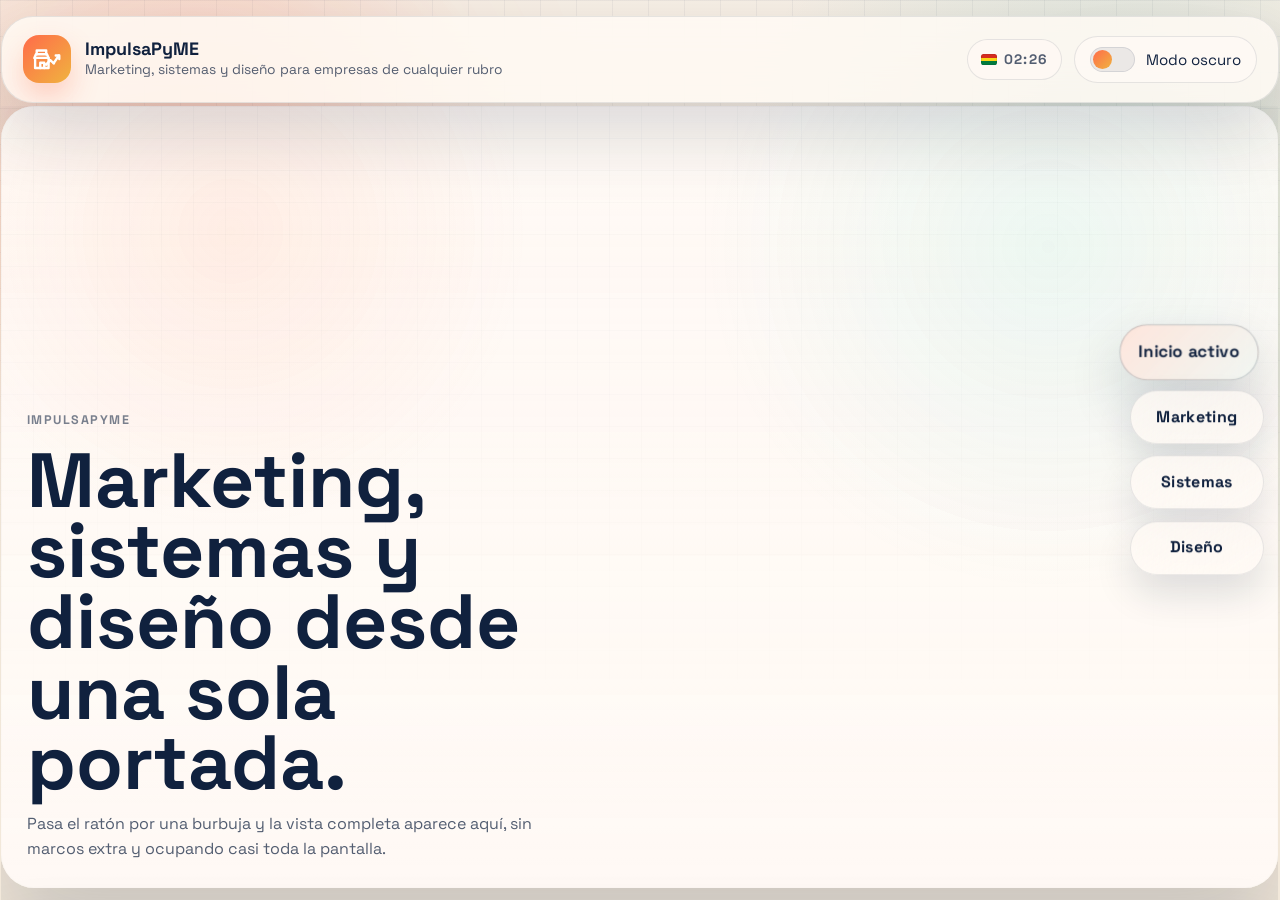
==== commit 43a70175: "Add new assets and components for site navigation and branding - Added image file 'mesa.jpg' to the " ====
--- a/index.html
+++ b/index.html
@@ -11,531 +11,114 @@
     <title>ImpulsaPyME | Soluciones digitales para PyMEs</title>
     <link rel="icon" type="image/svg+xml" href="assets/favicon.svg" />
     <link rel="stylesheet" href="styles.css" />
-    <script src="script.js" defer></script>
+    <script type="module" src="script.js"></script>
   </head>
   <body data-page="home">
     <div class="background-glow background-glow--left"></div>
     <div class="background-glow background-glow--right"></div>
+    <div class="home-route-loader" data-home-loader aria-hidden="true">
+      <span class="home-route-loader__bar"></span>
+    </div>
 
-    <div class="site-shell">
-      <header class="topbar">
-        <a class="brand" href="index.html" aria-label="Ir al inicio">
-          <span class="brand-mark" aria-hidden="true">
-            <img src="assets/brand-mark.svg" alt="" />
-          </span>
-          <span class="brand-copy">
-            <strong>Impulsa Pequeñas y Medianas Empresas</strong>
-            <small
-              >Soluciones digitales adaptadas para empresas de cualquier
-              rubro</small
-            >
-          </span>
-        </a>
+    <div class="site-shell site-shell--home">
+      <div data-site-topbar></div>
 
-        <div class="topbar-actions">
-          <nav class="site-nav" id="site-nav" aria-label="Principal">
-            <a href="index.html" data-page="home">Inicio</a>
-            <a href="marketing.html" data-page="marketing">Marketing</a>
-            <a href="software.html" data-page="software">Sistemas</a>
-            <a href="diseno.html" data-page="design">Diseño</a>
-            <a href="#contacto">Contacto</a>
-          </nav>
+      <main class="home-lab-main">
+        <section
+          class="home-lab-hero"
+          data-preview-root
+          data-preview-default-id="home"
+          data-preview-default-url=""
+          data-preview-default-label="Selecciona un área"
+          data-preview-default-status="Previsualización activa · Inicio"
+        >
+          <div data-site-bubbles></div>
 
-          <button
-            class="theme-toggle"
-            type="button"
-            aria-label="Cambiar tema"
-            aria-pressed="false"
-          >
-            <span class="theme-toggle__track">
-              <span class="theme-toggle__thumb"></span>
-            </span>
-            <span class="theme-toggle__label">Modo oscuro</span>
-          </button>
-        </div>
+          <div class="home-preview-stage reveal">
+            <div class="home-preview-stage__screen">
+              <article
+                class="home-preview-panel home-preview-panel--home is-active"
+                data-preview-panel="home"
+                aria-hidden="false"
+              >
+                <div class="home-preview-homecover">
+                  <p class="panel-label">ImpulsaPyME</p>
+                  <strong
+                    >Marketing, sistemas y diseño desde una sola
+                    portada.</strong
+                  >
+                  <p>
+                    Pasa el ratón por una burbuja y la vista completa aparece
+                    aquí, sin marcos extra y ocupando casi toda la pantalla.
+                  </p>
+                </div>
+              </article>
 
-        <button
-          class="nav-toggle"
-          type="button"
-          aria-expanded="false"
-          aria-controls="site-nav"
-          aria-label="Abrir menú"
-        >
-          <span class="nav-toggle__icon" aria-hidden="true">
-            <span></span>
-            <span></span>
-            <span></span>
-          </span>
-          <span class="nav-toggle__label">Menú</span>
-        </button>
-      </header>
+              <article
+                class="home-preview-panel"
+                data-preview-panel="marketing"
+                aria-hidden="true"
+                style="--preview-scale: 0.96; --preview-offset-y: -58px"
+              >
+                <div class="home-preview-panel__viewport">
+                  <iframe
+                    data-preview-src="marketing.html"
+                    title="Vista previa de Marketing"
+                    loading="lazy"
+                    tabindex="-1"
+                  ></iframe>
+                </div>
+              </article>
 
-      <main>
-        <section class="hero section home-hero">
-          <div class="hero-copy hero-copy--wide reveal">
-            <p class="eyebrow">
-              Marketing, sistemas y diseño para empresas que necesitan crecer
-              con claridad
-            </p>
-            <h1
-              class="hero-dynamic-title"
-              aria-label="Tu empresa no necesita más ruido. Necesita más claridad, control y confianza."
-            >
-              Tu empresa no necesita más ruido.
-              <span class="hero-dynamic-break">
-                Necesita más
-                <span
-                  class="hero-word-stack"
-                  data-rotating-words
-                  data-rotation-interval="2400"
-                >
-                  <span class="hero-word is-active">claridad</span>
-                  <span class="hero-word">control</span>
-                  <span class="hero-word">confianza</span>
-                </span>
-              </span>
-            </h1>
-            <p class="lead">
-              Unimos estrategia, desarrollo y diseño para que tu negocio se vea
-              profesional, opere con más orden y deje de depender de decisiones
-              improvisadas.
-            </p>
+              <article
+                class="home-preview-panel"
+                data-preview-panel="software"
+                aria-hidden="true"
+                style="--preview-scale: 0.95; --preview-offset-y: -82px"
+              >
+                <div class="home-preview-panel__viewport">
+                  <iframe
+                    data-preview-src="software.html"
+                    title="Vista previa de Sistemas"
+                    loading="lazy"
+                    tabindex="-1"
+                  ></iframe>
+                </div>
+              </article>
 
-            <div class="hero-signal-row" aria-label="Áreas que coordinamos">
-              <span>Marketing</span>
-              <span>Sistemas</span>
-              <span>Diseño</span>
-            </div>
-
-            <div class="hero-actions">
-              <a class="button button-primary" href="#servicios"
-                >Ver servicios</a
+              <article
+                class="home-preview-panel"
+                data-preview-panel="design"
+                aria-hidden="true"
+                style="--preview-scale: 0.92; --preview-offset-y: -34px"
               >
-              <a class="button button-secondary" href="#contacto"
-                >Hablar con un agente</a
-              >
-            </div>
-
-            <ul class="hero-stats" aria-label="Ventajas clave">
-              <li class="reveal">
-                <strong>Visibilidad con dirección</strong>
-                <span
-                  >Contenido, campañas y presencia digital con un objetivo
-                  comercial claro.</span
-                >
-              </li>
-              <li class="reveal">
-                <strong>Operación más ordenada</strong>
-                <span
-                  >Sistemas y flujos pensados para bajar fricción y ganar
-                  control real.</span
-                >
-              </li>
-              <li class="reveal">
-                <strong>Marca más confiable</strong>
-                <span
-                  >Diseño y soporte visual para que la empresa se vea tan sólida
-                  como trabaja.</span
-                >
-              </li>
-            </ul>
-          </div>
-
-          <div class="hero-visual reveal">
-            <div
-              class="scene-shell"
-              data-tilt
-              data-tilt-base-x="-12"
-              data-tilt-base-y="18"
-              data-tilt-range-x="14"
-              data-tilt-range-y="18"
-            >
-              <div class="scene-stage">
-                <div class="scene-floor"></div>
-
-                <div class="scene-rig">
-                  <div
-                    class="scene-ring scene-ring--outer"
-                    aria-hidden="true"
-                  ></div>
-                  <div
-                    class="scene-ring scene-ring--inner"
-                    aria-hidden="true"
-                  ></div>
-
-                  <article class="scene-core">
-                    <p class="panel-label">ImpulsaPyME</p>
-                    <strong
-                      >Más claridad para vender. Más control para
-                      operar.</strong
-                    >
-                    <span
-                      >Combinamos marketing, sistemas y diseño según el momento
-                      real del negocio, sin inflar la propuesta.</span
-                    >
-                  </article>
-
-                  <div class="orbit orbit--one" aria-hidden="true">
-                    <article class="orbit-card">
-                      <span>Marketing</span>
-                      <strong
-                        >Posicionamiento, contenido y campañas con
-                        intención</strong
-                      >
-                    </article>
-                  </div>
-
-                  <div class="orbit orbit--two" aria-hidden="true">
-                    <article class="orbit-card">
-                      <span>Sistemas</span>
-                      <strong
-                        >Procesos, dashboards e inventarios bajo control</strong
-                      >
-                    </article>
-                  </div>
-
-                  <div class="orbit orbit--three" aria-hidden="true">
-                    <article class="orbit-card">
-                      <span>Diseño</span>
-                      <strong
-                        >Identidad y piezas que transmiten confianza</strong
-                      >
-                    </article>
-                  </div>
-
-                  <div class="scene-pill scene-pill--one">
-                    Santa Cruz · Bolivia
-                  </div>
-                  <div class="scene-pill scene-pill--two">
-                    Adaptado a cada rubro
-                  </div>
+                <div class="home-preview-panel__viewport">
+                  <iframe
+                    data-preview-src="diseno.html"
+                    title="Vista previa de Diseño"
+                    loading="lazy"
+                    tabindex="-1"
+                  ></iframe>
                 </div>
-              </div>
-            </div>
-          </div>
-        </section>
-
-        <section
-          class="proof-ticker reveal"
-          aria-label="Rubros donde adaptamos la propuesta"
-        >
-          <div class="proof-ticker__viewport">
-            <div class="proof-ticker__track">
-              <span>Gastronomía</span>
-              <span>Salud</span>
-              <span>Retail</span>
-              <span>Industria</span>
-              <span>Servicios</span>
-              <span>Educación</span>
-              <span>Construcción</span>
-              <span>Distribución</span>
-              <span>Inmobiliaria</span>
-              <span>Gastronomía</span>
-              <span>Salud</span>
-              <span>Retail</span>
-              <span>Industria</span>
-              <span>Servicios</span>
-              <span>Educación</span>
-              <span>Construcción</span>
-              <span>Distribución</span>
-              <span>Inmobiliaria</span>
-            </div>
-          </div>
-        </section>
-
-        <section class="benefit-band home-band" aria-label="Resumen de áreas">
-          <article class="reveal">
-            <span>01</span>
-            <h2>
-              Marketing para ganar visibilidad, confianza y nuevas oportunidades
-              comerciales.
-            </h2>
-          </article>
-          <article class="reveal">
-            <span>02</span>
-            <h2>
-              Sistemas para automatizar tareas, ordenar datos y mejorar la
-              operación diaria.
-            </h2>
-          </article>
-          <article class="reveal">
-            <span>03</span>
-            <h2>
-              Diseño para que la marca se vea profesional, coherente y lista
-              para vender.
-            </h2>
-          </article>
-        </section>
-
-        <section class="section home-contrast" id="enfoque">
-          <div class="home-contrast__shell reveal">
-            <div class="home-contrast__copy">
-              <p class="eyebrow">Punto de partida</p>
-              <h2>Más clientes, menos improvisación.</h2>
-              <p>
-                Cuando la marca no comunica, la operación depende de parches y
-                cada acción digital va por su cuenta, crecer cuesta más de lo
-                necesario.
-              </p>
-              <p class="home-contrast__micro">
-                Lo resolvemos alineando mensaje, sistema y diseño desde el
-                inicio.
-              </p>
-            </div>
-
-            <div class="home-contrast__aside">
-              <div class="home-contrast__rail" aria-hidden="true">
-                <div class="home-contrast__rail-track">
-                  <span>CLARIDAD</span>
-                  <span>CONTROL</span>
-                  <span>CONFIANZA</span>
-                  <span>RESULTADO</span>
-                  <span>CLARIDAD</span>
-                  <span>CONTROL</span>
-                  <span>CONFIANZA</span>
-                  <span>RESULTADO</span>
-                </div>
-              </div>
-
-              <article class="home-contrast__summary">
-                <p class="panel-label">ImpulsaPyME</p>
-                <strong
-                  >Una sola propuesta para ordenar lo que hoy está
-                  suelto.</strong
-                >
-                <ul>
-                  <li>Definimos qué comunicar y cómo diferenciarte.</li>
-                  <li>
-                    Elegimos el sistema o flujo correcto para tu operación.
-                  </li>
-                  <li>
-                    Hacemos que la marca se vea tan sólida como el servicio.
-                  </li>
-                </ul>
               </article>
             </div>
 
-            <div class="home-contrast__grid">
-              <article class="impact-card">
-                <span>01 · Marketing</span>
-                <strong>Claridad comercial</strong>
-                <p>
-                  El mercado tiene que entender rápido qué haces, para quién es
-                  y por qué debería elegirte.
-                </p>
-              </article>
-              <article class="impact-card">
-                <span>02 · Sistemas</span>
-                <strong>Control operativo</strong>
-                <p>
-                  Los procesos correctos reducen errores, ordenan datos y te
-                  devuelven tiempo para decidir mejor.
-                </p>
-              </article>
-              <article class="impact-card">
-                <span>03 · Diseño</span>
-                <strong>Confianza visual</strong>
-                <p>
-                  La marca, las piezas y la experiencia deben verse tan serias
-                  como la empresa que representan.
-                </p>
-              </article>
-            </div>
-          </div>
-        </section>
-
-        <section class="home-loop" aria-hidden="true">
-          <div class="home-loop__track">
-            <span>Más claridad digital</span>
-            <span>Más control operativo</span>
-            <span>Más confianza visual</span>
-            <span>Menos improvisación</span>
-            <span>Más claridad digital</span>
-            <span>Más control operativo</span>
-            <span>Más confianza visual</span>
-            <span>Menos improvisación</span>
-          </div>
-        </section>
-
-        <section class="section home-services" id="servicios">
-          <div class="section-heading reveal">
-            <p class="eyebrow">Áreas</p>
-            <h2>
-              Cada servicio ahora vive en su propia página para que sea más
-              fácil explorar y cotizar.
-            </h2>
-            <p>
-              Entra al área que más te interese y revisa el detalle completo de
-              la propuesta.
-            </p>
-          </div>
-
-          <div class="service-grid">
-            <article class="service-card reveal">
-              <p class="card-kicker">Marketing y redes</p>
-              <h3>
-                Estrategia, contenido y campañas para que tu marca deje de
-                publicar sin dirección.
-              </h3>
-              <p>
-                Gestionamos presencia digital con planificación, grabación,
-                edición y copy para atraer mejor atención y construir confianza
-                en redes.
+            <div class="home-preview-stage__controls">
+              <p class="home-preview-stage__status" data-preview-status>
+                Previsualización activa · Inicio
               </p>
-              <ul>
-                <li>Calendario mensual y estrategia</li>
-                <li>Grabación profesional y edición de reels</li>
-                <li>Beneficios, propuesta, plan, inversión y términos</li>
-              </ul>
-              <div class="card-actions">
-                <a class="button button-secondary" href="marketing.html"
-                  >Ver marketing</a
-                >
-              </div>
-            </article>
-
-            <article class="service-card reveal">
-              <p class="card-kicker">Sistemas</p>
-              <h3>
-                Software a medida para PyMEs que necesitan más control,
-                automatización y datos reales.
-              </h3>
-              <p>
-                Desarrollamos sistemas web, inventarios, dashboards y bases de
-                datos pensados para la operación real de cada empresa.
-              </p>
-              <ul>
-                <li>Sistemas administrativos y ventas</li>
-                <li>Inventarios, dashboards y apps</li>
-                <li>Beneficios incluidos, precio base y flujo de trabajo</li>
-              </ul>
-              <div class="card-actions">
-                <a class="button button-secondary" href="software.html"
-                  >Ver sistemas</a
-                >
-              </div>
-            </article>
-
-            <article class="service-card reveal">
-              <p class="card-kicker">Diseño gráfico</p>
-              <h3>
-                Piezas visuales, identidad y materiales comerciales para que tu
-                empresa se vea sólida.
-              </h3>
-              <p>
-                Creamos soporte visual adaptable a cualquier rubro para redes,
-                campañas, presentaciones y materiales que ayudan a vender mejor.
-              </p>
-              <ul>
-                <li>Identidad visual y lineamientos</li>
-                <li>Creatividades para redes y campañas</li>
-                <li>Entregables, proceso y soporte visual continuo</li>
-              </ul>
-              <div class="card-actions">
-                <a class="button button-secondary" href="diseno.html"
-                  >Ver diseño</a
-                >
-              </div>
-            </article>
-          </div>
-        </section>
-
-        <section class="section home-process" id="proceso">
-          <div class="section-heading reveal">
-            <p class="eyebrow">Forma de trabajo</p>
-            <h2>
-              Trabajamos por etapas para adaptar la solución correcta a cada
-              empresa.
-            </h2>
-          </div>
-
-          <div class="process-grid process-grid--three">
-            <article class="process-step reveal">
-              <span>Fase 1</span>
-              <h3>Diagnóstico y enfoque</h3>
-              <p>
-                Revisamos tu rubro, objetivos, operación actual y prioridad
-                comercial antes de proponer.
-              </p>
-            </article>
-            <article class="process-step reveal">
-              <span>Fase 2</span>
-              <h3>Producción y desarrollo</h3>
-              <p>
-                Ejecutamos el área elegida con diseño, contenido o sistemas
-                alineados a tu necesidad real.
-              </p>
-            </article>
-            <article class="process-step reveal">
-              <span>Fase 3</span>
-              <h3>Implementación y seguimiento</h3>
-              <p>
-                Entregamos, activamos y acompañamos para que la solución se use
-                bien desde el inicio.
-              </p>
-            </article>
-          </div>
-        </section>
-
-        <section class="section contact-section home-contact" id="contacto">
-          <div class="contact-card reveal">
-            <div>
-              <p class="eyebrow">Contacto</p>
-              <h2>
-                Si ya sabes qué área necesitas, coordinamos la siguiente
-                conversación.
-              </h2>
-              <p>
-                Somos agentes ubicados en Santa Cruz, Bolivia, y trabajamos con
-                empresas de cualquier rubro adaptando soluciones en marketing,
-                sistemas y diseño.
-              </p>
-            </div>
-
-            <div class="contact-actions">
               <a
-                class="button button-primary"
-                href="mailto:julieth3357t@gmail.com?subject=Quiero%20cotizar%20soluciones%20digitales"
+                class="button button-primary home-preview-stage__link is-disabled"
+                href="#"
+                data-preview-link
+                aria-disabled="true"
               >
-                julieth3357t@gmail.com
+                <span data-preview-link-label>Selecciona un área</span>
               </a>
-              <a
-                class="button button-secondary"
-                href="https://wa.me/59175541660?text=Hola%2C%20quiero%20cotizar%20soluciones%20digitales%20para%20mi%20empresa"
-                target="_blank"
-                rel="noreferrer"
-              >
-                WhatsApp: 755 41 660
-              </a>
-            </div>
-
-            <div class="contact-meta">
-              <button
-                class="copy-chip"
-                type="button"
-                data-copy="julieth3357t@gmail.com"
-              >
-                Copiar correo
-              </button>
-              <button class="copy-chip" type="button" data-copy="75541660">
-                Copiar WhatsApp
-              </button>
-              <span class="microcopy"
-                >Agentes ubicados en Santa Cruz, Bolivia. Atención a empresas de
-                cualquier rubro con soluciones adaptadas.</span
-              >
             </div>
           </div>
         </section>
       </main>
-
-      <footer class="footer">
-        <p>ImpulsaPyME</p>
-        <p>
-          <span id="current-year"></span> · Portafolio multipágina listo para
-          GitHub Pages
-        </p>
-      </footer>
     </div>
   </body>
 </html>
--- a/styles.css
+++ b/styles.css
@@ -1,4 +1,8 @@
-@import url("https://fonts.googleapis.com/css2?family=Fraunces:opsz,wght@9..144,600;9..144,700&family=Space+Grotesk:wght@400;500;700&display=swap");
+@import url("https://fonts.googleapis.com/css2?family=Space+Grotesk:wght@400;500;700&display=swap");
+
+@view-transition {
+  navigation: auto;
+}
 
 :root {
   --bg: #f4eadc;
@@ -64,10 +68,19 @@
 
 * {
   box-sizing: border-box;
+  scrollbar-width: none;
+  -ms-overflow-style: none;
+}
+
+*::-webkit-scrollbar {
+  width: 0;
+  height: 0;
 }
 
 html {
   scroll-behavior: smooth;
+  scrollbar-width: none;
+  -ms-overflow-style: none;
 }
 
 body {
@@ -81,9 +94,121 @@
   font-family: "Space Grotesk", sans-serif;
   line-height: 1.55;
   overflow-x: hidden;
+  scrollbar-width: none;
+  -ms-overflow-style: none;
   transition:
     background-color 0.35s ease,
     color 0.35s ease;
+}
+
+.home-route-loader {
+  position: fixed;
+  top: 0;
+  left: 0;
+  width: 100%;
+  height: 3px;
+  opacity: 0;
+  pointer-events: none;
+  z-index: 130;
+  transition: opacity 0.2s ease;
+}
+
+.home-route-loader.is-visible {
+  opacity: 1;
+}
+
+.home-route-loader__bar {
+  display: block;
+  width: 100%;
+  height: 100%;
+  background: linear-gradient(90deg, var(--teal), var(--accent), var(--gold));
+  box-shadow: 0 0 18px color-mix(in srgb, var(--accent) 45%, transparent);
+  transform: scaleX(var(--home-loader-scale, 0));
+  transform-origin: left center;
+  transition: transform 0.32s ease;
+}
+
+body[data-preview-embed="true"]:not([data-preview-expanded="true"]),
+body[data-embedded-frame="true"] {
+  overflow: hidden;
+}
+
+body[data-preview-embed="true"]:not([data-preview-expanded="true"])
+  .home-bubble-nav,
+body[data-preview-embed="true"]:not([data-preview-expanded="true"]) .footer,
+body[data-embedded-frame="true"] .home-bubble-nav,
+body[data-embedded-frame="true"] .footer {
+  display: none !important;
+}
+
+body[data-preview-embed="true"]:not([data-preview-expanded="true"])
+  .site-shell,
+body[data-embedded-frame="true"] .site-shell {
+  width: min(calc(100% - 0.4rem), 100%);
+  padding-bottom: 0;
+}
+
+body[data-preview-embed="true"]:not([data-preview-expanded="true"]) .topbar,
+body[data-embedded-frame="true"] .topbar {
+  display: none !important;
+}
+
+body[data-preview-embed="true"]:not([data-preview-expanded="true"]) .section,
+body[data-embedded-frame="true"] .section {
+  padding-top: 1.3rem;
+  padding-bottom: 0;
+}
+
+body[data-preview-embed="true"]:not([data-preview-expanded="true"]) .hero,
+body[data-embedded-frame="true"] .hero {
+  padding-top: 1.2rem;
+}
+
+body[data-preview-embed="true"]:not([data-preview-expanded="true"])
+  .design-hero,
+body[data-embedded-frame="true"] .design-hero {
+  padding-top: 1.15rem;
+}
+
+body[data-preview-embed="true"]:not([data-preview-expanded="true"])
+  .hero-visual,
+body[data-preview-embed="true"]:not([data-preview-expanded="true"])
+  .systems-visual,
+body[data-embedded-frame="true"] .hero-visual,
+body[data-embedded-frame="true"] .systems-visual {
+  min-height: 31rem;
+  margin-bottom: 0;
+}
+
+body[data-preview-embed="true"]:not([data-preview-expanded="true"])
+  .design-hero__stage,
+body[data-embedded-frame="true"] .design-hero__stage {
+  min-height: 33rem;
+}
+
+body[data-embedded-frame="true"] .background-glow {
+  display: none;
+}
+
+body[data-embedded-frame="true"] .reveal {
+  opacity: 1 !important;
+  translate: 0 0 !important;
+  transition: none !important;
+}
+
+body[data-embedded-frame="true"] .scene-ring,
+body[data-embedded-frame="true"] .systems-gridplane,
+body[data-embedded-frame="true"] .orbit,
+body[data-embedded-frame="true"] .scene-pill,
+body[data-embedded-frame="true"] .systems-panel,
+body[data-embedded-frame="true"] .systems-node,
+body[data-embedded-frame="true"] .design-hero__chip {
+  animation: none !important;
+}
+
+body[data-preview-embed="true"][data-preview-expanded="true"] {
+  overflow-x: hidden;
+  overflow-y: auto;
 }
 
 body::before {
@@ -137,24 +262,39 @@
   z-index: 50;
   --header-y: 0px;
   --header-scale: 1;
+  --header-side-trim: 0px;
+  --header-min-width: 16rem;
   display: flex;
   align-items: center;
   justify-content: space-between;
   gap: 1rem;
   margin-top: 1rem;
+  width: clamp(
+    var(--header-min-width),
+    calc(100% - var(--header-side-trim)),
+    100%
+  );
+  max-width: 100%;
+  margin-inline: auto;
+  overflow: hidden;
   padding: 1rem 1.25rem;
   border: 1px solid var(--line);
   border-radius: var(--radius-lg);
   background: color-mix(in srgb, var(--surface-strong) 82%, transparent);
+  color: var(--ink);
   backdrop-filter: blur(20px);
   box-shadow: var(--shadow);
   opacity: 1;
+  transform-origin: center top;
   transform: translateY(var(--header-y)) scale(var(--header-scale));
   transition:
     transform 0.25s ease,
+    width 0.4s ease,
     box-shadow 0.25s ease,
     background-color 0.25s ease,
     border-color 0.25s ease,
+    border-radius 0.25s ease,
+    padding 0.25s ease,
     opacity 0.22s ease;
 }
 
@@ -163,8 +303,15 @@
   box-shadow: var(--shadow-strong);
 }
 
+.topbar.is-condensed {
+  --header-side-trim: clamp(2.5rem, 10vw, 8rem);
+  padding: 0.78rem 0.95rem;
+  border-radius: 1.45rem;
+}
+
 .topbar.is-hidden {
   --header-y: calc(-100% - 1.4rem);
+  --header-side-trim: clamp(6rem, 22vw, 16rem);
   opacity: 0;
   pointer-events: none;
 }
@@ -215,11 +362,13 @@
 .brand-copy strong {
   font-size: 1rem;
   line-height: 1.1;
+  transition: font-size 0.24s ease;
 }
 
 .brand-copy small {
   color: var(--muted);
   font-size: 0.8rem;
+  transition: font-size 0.24s ease;
 }
 
 .topbar-actions {
@@ -227,6 +376,44 @@
   align-items: center;
   gap: 0.75rem;
   min-width: 0;
+}
+
+.site-utility,
+.site-presence {
+  display: inline-flex;
+  align-items: center;
+}
+
+.site-presence {
+  gap: 0.45rem;
+  min-height: 2.6rem;
+  padding: 0.3rem 0.8rem;
+  border: 1px solid var(--line);
+  border-radius: var(--radius-sm);
+  background: color-mix(in srgb, var(--surface) 90%, transparent);
+}
+
+.site-presence__flag {
+  width: 1rem;
+  height: 0.72rem;
+  border-radius: 0.16rem;
+  background: linear-gradient(
+    180deg,
+    #d52b1e 0 33.33%,
+    #f9d616 33.33% 66.66%,
+    #007a3d 66.66% 100%
+  );
+  box-shadow: inset 0 0 0 1px rgba(16, 33, 62, 0.08);
+  flex-shrink: 0;
+}
+
+.site-presence__time {
+  color: var(--muted);
+  font-size: 0.8rem;
+  font-weight: 700;
+  letter-spacing: 0.08em;
+  white-space: nowrap;
+  transition: font-size 0.24s ease;
 }
 
 .site-nav {
@@ -343,6 +530,23 @@
 .theme-toggle__label {
   font-size: 0.9rem;
   white-space: nowrap;
+  transition: font-size 0.24s ease;
+}
+
+.topbar.is-condensed .brand-copy strong {
+  font-size: 0.94rem;
+}
+
+.topbar.is-condensed .brand-copy small {
+  font-size: 0.76rem;
+}
+
+.topbar.is-condensed .site-presence__time {
+  font-size: 0.76rem;
+}
+
+.topbar.is-condensed .theme-toggle__label {
+  font-size: 0.84rem;
 }
 
 .nav-toggle__icon {
@@ -405,6 +609,11 @@
 
 .section {
   padding: 5.5rem 0;
+}
+
+body:not([data-page="home"]) main > section:not(:first-child) {
+  content-visibility: auto;
+  contain-intrinsic-size: 1px 960px;
 }
 
 .hero {
@@ -469,7 +678,8 @@
 h2,
 h3 {
   margin: 0;
-  font-family: "Fraunces", serif;
+  font-family: "Space Grotesk", sans-serif;
+  letter-spacing: -0.03em;
   line-height: 0.98;
 }
 
@@ -585,6 +795,386 @@
   flex-wrap: wrap;
   gap: 1rem;
   margin: 2rem 0 2.25rem;
+}
+
+.design-hero {
+  display: grid;
+  gap: 2rem;
+  padding-top: 4.75rem;
+}
+
+.design-hero__intro {
+  display: grid;
+  justify-items: center;
+  gap: 0.9rem;
+  max-width: 58rem;
+  margin: 0 auto;
+  text-align: center;
+}
+
+.design-hero__tag {
+  display: inline-flex;
+  align-items: center;
+  justify-content: center;
+  min-height: 2.4rem;
+  padding: 0.45rem 1rem;
+  border: 1px solid var(--line);
+  border-radius: var(--radius-sm);
+  background: color-mix(in srgb, var(--surface-strong) 88%, transparent);
+  box-shadow: var(--shadow-soft);
+  color: var(--muted);
+  font-size: 0.84rem;
+  font-weight: 700;
+  letter-spacing: 0.08em;
+  text-transform: uppercase;
+}
+
+.design-hero__intro h1 {
+  max-width: 9ch;
+}
+
+.design-hero__intro .lead {
+  max-width: 54ch;
+}
+
+.design-hero__actions {
+  justify-content: center;
+  margin: 1.25rem 0 0;
+}
+
+.design-hero__stage {
+  position: relative;
+  display: grid;
+  place-items: center;
+  min-height: 45rem;
+  margin-top: 0.5rem;
+}
+
+.design-hero__stage::before {
+  position: absolute;
+  inset: 12% 12% 18%;
+  border-radius: 50%;
+  background: radial-gradient(
+    circle,
+    color-mix(in srgb, var(--gold) 16%, transparent),
+    transparent 55%
+  );
+  content: "";
+  filter: blur(24px);
+  opacity: 0.9;
+  pointer-events: none;
+}
+
+:is(.design-video-shell, .design-hero__metric) {
+  position: relative;
+  overflow: hidden;
+  border: 1px solid var(--line);
+  background: color-mix(in srgb, var(--surface-strong) 86%, transparent);
+  backdrop-filter: blur(18px);
+  box-shadow: var(--shadow);
+  --card-raise: 0px;
+  --card-rotate-x: 0deg;
+  --card-rotate-y: 0deg;
+  transform: translateY(var(--card-raise)) rotateX(var(--card-rotate-x))
+    rotateY(var(--card-rotate-y));
+  transform-style: preserve-3d;
+  transition:
+    transform 0.28s ease,
+    box-shadow 0.28s ease,
+    border-color 0.28s ease,
+    background-color 0.28s ease;
+}
+
+:is(.design-video-shell, .design-hero__metric) > * {
+  position: relative;
+  z-index: 1;
+}
+
+:is(.design-video-shell, .design-hero__metric)::after {
+  position: absolute;
+  top: var(--pointer-y, 50%);
+  left: var(--pointer-x, 50%);
+  width: 14rem;
+  height: 14rem;
+  border-radius: 50%;
+  background: radial-gradient(
+    circle,
+    color-mix(in srgb, var(--accent) 18%, transparent),
+    transparent 72%
+  );
+  content: "";
+  opacity: var(--pointer-alpha, 0);
+  pointer-events: none;
+  transform: translate(-50%, -50%) scale(var(--pointer-scale, 0.68));
+  transition:
+    opacity 0.24s ease,
+    transform 0.24s ease;
+}
+
+:is(.design-video-shell, .design-hero__metric):hover,
+:is(.design-video-shell, .design-hero__metric).is-tilting {
+  border-color: var(--line-strong);
+  box-shadow: var(--shadow-strong);
+  --card-raise: -8px;
+}
+
+:is(.design-video-shell, .design-hero__metric):hover::after,
+:is(.design-video-shell, .design-hero__metric).is-tilting::after {
+  opacity: 0.95;
+  transform: translate(-50%, -50%) scale(1);
+}
+
+.design-video-shell {
+  z-index: 2;
+  width: min(100%, 760px);
+  padding: 0.85rem;
+  border-radius: 2rem;
+  background: linear-gradient(
+    145deg,
+    color-mix(in srgb, var(--surface-strong) 96%, transparent),
+    color-mix(in srgb, var(--surface) 88%, transparent)
+  );
+}
+
+.design-video-shell::before {
+  position: absolute;
+  inset: 10% 12%;
+  border-radius: 2rem;
+  background: radial-gradient(
+    circle,
+    color-mix(in srgb, var(--teal) 16%, transparent),
+    transparent 66%
+  );
+  content: "";
+  filter: blur(30px);
+  opacity: 0.75;
+  pointer-events: none;
+  z-index: 0;
+}
+
+.design-video-shell__bar,
+.design-video-shell__footer {
+  display: flex;
+  flex-wrap: wrap;
+  justify-content: space-between;
+  gap: 0.65rem;
+  padding-inline: 0.2rem;
+}
+
+.design-video-shell__bar {
+  padding-bottom: 0.75rem;
+}
+
+.design-video-shell__footer {
+  padding-top: 0.75rem;
+  border-top: 1px solid var(--line);
+}
+
+.design-video-shell__bar span,
+.design-video-shell__footer span {
+  color: var(--muted);
+  font-size: 0.75rem;
+  font-weight: 700;
+  letter-spacing: 0.1em;
+  text-transform: uppercase;
+}
+
+.design-video-shell__screen {
+  position: relative;
+  aspect-ratio: 16 / 9;
+  overflow: hidden;
+  border: 1px solid var(--line);
+  border-radius: 1.5rem;
+  background:
+    url("assets/design-video-poster.svg") center / cover no-repeat,
+    radial-gradient(
+      circle at 20% 22%,
+      color-mix(in srgb, var(--gold) 22%, transparent),
+      transparent 28%
+    ),
+    radial-gradient(
+      circle at 76% 18%,
+      color-mix(in srgb, var(--accent) 16%, transparent),
+      transparent 26%
+    ),
+    linear-gradient(145deg, #efe4d6, #dbcdbd);
+}
+
+.design-video-shell__screen::before {
+  position: absolute;
+  inset: 0;
+  background: linear-gradient(
+    180deg,
+    rgba(16, 33, 62, 0.06),
+    rgba(16, 33, 62, 0.18)
+  );
+  content: "";
+  pointer-events: none;
+  z-index: 1;
+}
+
+.design-video-shell__media {
+  display: block;
+  width: 100%;
+  height: 100%;
+  object-fit: cover;
+  background: transparent;
+  opacity: 0;
+  transition: opacity 0.28s ease;
+}
+
+.design-video-shell.is-ready .design-video-shell__media {
+  opacity: 1;
+}
+
+.design-video-shell.is-deferred .design-video-shell__hint {
+  opacity: 0;
+  transform: translateY(10px);
+  pointer-events: none;
+}
+
+.design-video-shell__hint {
+  position: absolute;
+  inset: 0;
+  z-index: 2;
+  display: grid;
+  place-content: center;
+  justify-items: center;
+  gap: 0.85rem;
+  padding: 2rem;
+  text-align: center;
+  transition:
+    opacity 0.28s ease,
+    transform 0.28s ease;
+}
+
+.design-video-shell.is-ready .design-video-shell__hint {
+  opacity: 0;
+  transform: translateY(10px);
+  pointer-events: none;
+}
+
+.design-video-shell__hint strong {
+  max-width: 14ch;
+  font-size: clamp(1.45rem, 3vw, 2rem);
+  line-height: 1.02;
+  color: #fff9f2;
+}
+
+.design-video-shell__hint p {
+  max-width: 27rem;
+  margin: 0;
+  color: rgba(255, 249, 242, 0.8);
+}
+
+.design-video-shell__play {
+  position: relative;
+  width: 4.8rem;
+  height: 4.8rem;
+  border-radius: 50%;
+  background: rgba(255, 249, 242, 0.92);
+  box-shadow: 0 18px 36px rgba(16, 33, 62, 0.2);
+}
+
+.design-video-shell__play::after {
+  position: absolute;
+  top: 50%;
+  left: 50%;
+  width: 0;
+  height: 0;
+  border-top: 0.75rem solid transparent;
+  border-bottom: 0.75rem solid transparent;
+  border-left: 1.15rem solid var(--ink);
+  content: "";
+  transform: translate(-38%, -50%);
+}
+
+.design-hero__chip {
+  position: absolute;
+  width: min(13rem, 40vw);
+  padding: 1rem;
+  overflow: hidden;
+  border: 1px solid var(--line);
+  border-radius: 1.4rem;
+  background: color-mix(in srgb, var(--surface-strong) 86%, transparent);
+  backdrop-filter: blur(18px);
+  box-shadow: var(--shadow-soft);
+  transition:
+    box-shadow 0.28s ease,
+    border-color 0.28s ease;
+}
+
+.design-hero__chip:hover {
+  border-color: var(--line-strong);
+  box-shadow: var(--shadow);
+}
+
+.design-hero__chip span,
+.design-hero__metric strong {
+  display: block;
+}
+
+.design-hero__chip span {
+  color: var(--accent-deep);
+  font-size: 0.72rem;
+  font-weight: 700;
+  letter-spacing: 0.12em;
+  text-transform: uppercase;
+}
+
+.design-hero__chip strong {
+  display: block;
+  margin-top: 0.45rem;
+  font-size: 1rem;
+  line-height: 1.15;
+}
+
+.design-hero__chip--one {
+  top: 8%;
+  left: 0;
+  transform: rotate(-8deg);
+  animation: design-chip-float-one 6.8s ease-in-out infinite;
+}
+
+.design-hero__chip--two {
+  top: 14%;
+  right: 0;
+  transform: rotate(7deg);
+  animation: design-chip-float-two 7.4s ease-in-out infinite;
+}
+
+.design-hero__chip--three {
+  bottom: 12%;
+  left: 5%;
+  transform: rotate(5deg);
+  animation: design-chip-float-three 6.4s ease-in-out infinite;
+}
+
+.design-hero__chip--four {
+  right: 6%;
+  bottom: 8%;
+  transform: rotate(-6deg);
+  animation: design-chip-float-four 7s ease-in-out infinite;
+}
+
+.design-hero__metrics {
+  display: grid;
+  grid-template-columns: repeat(3, minmax(0, 1fr));
+  gap: 1rem;
+}
+
+.design-hero__metric {
+  border-radius: var(--radius-md);
+  padding: 1.35rem;
+}
+
+.design-hero__metric strong {
+  font-size: 1.08rem;
+}
+
+.design-hero__metric p {
+  margin-bottom: 0;
+  color: var(--muted);
 }
 
 .card-actions {
@@ -964,7 +1554,7 @@
 .systems-core strong {
   display: block;
   margin: 0.55rem 0;
-  font-family: "Fraunces", serif;
+  font-family: "Space Grotesk", sans-serif;
   font-size: clamp(1.8rem, 4vw, 2.4rem);
   line-height: 1.04;
 }
@@ -1597,7 +2187,7 @@
 
 .price {
   margin: 0.7rem 0 0;
-  font-family: "Fraunces", serif;
+  font-family: "Space Grotesk", sans-serif;
   font-size: clamp(2.7rem, 4vw, 3.4rem);
   line-height: 1;
   color: var(--ink);
@@ -1634,7 +2224,7 @@
 }
 
 .side-card__price span {
-  font-family: "Fraunces", serif;
+  font-family: "Space Grotesk", sans-serif;
   font-size: 1.3rem;
   white-space: nowrap;
 }
@@ -1962,6 +2552,1458 @@
   color: var(--accent-deep);
 }
 
+.home-preview-hub {
+  padding-top: 4.8rem;
+}
+
+.home-preview-hub__shell {
+  position: relative;
+  overflow: hidden;
+  padding: clamp(1.35rem, 2.2vw, 2rem);
+  border: 1px solid rgba(255, 247, 239, 0.08);
+  border-radius: 2.4rem;
+  background:
+    radial-gradient(
+      circle at 14% 16%,
+      rgba(255, 143, 109, 0.22),
+      transparent 26%
+    ),
+    radial-gradient(
+      circle at 82% 18%,
+      rgba(86, 216, 212, 0.16),
+      transparent 30%
+    ),
+    linear-gradient(145deg, #050c16 0%, #091322 52%, #08111f 100%);
+  color: var(--ink-inverse);
+  box-shadow: 0 36px 110px rgba(4, 10, 20, 0.42);
+  isolation: isolate;
+}
+
+.home-preview-hub__shell::before {
+  position: absolute;
+  inset: 0;
+  background-image:
+    linear-gradient(rgba(255, 247, 239, 0.045) 1px, transparent 1px),
+    linear-gradient(90deg, rgba(255, 247, 239, 0.045) 1px, transparent 1px);
+  background-size: 34px 34px;
+  content: "";
+  opacity: 0.36;
+  mask-image: linear-gradient(180deg, rgba(0, 0, 0, 0.92), transparent 82%);
+  pointer-events: none;
+  z-index: 0;
+}
+
+.home-preview-hub__intro,
+.home-preview-hub__layout,
+.home-preview-hub__footer {
+  position: relative;
+  z-index: 1;
+}
+
+.home-preview-hub__intro {
+  display: grid;
+  gap: 1rem;
+  max-width: 62rem;
+}
+
+.home-preview-hub__intro .eyebrow {
+  color: rgba(255, 247, 239, 0.74);
+}
+
+.home-preview-hub__headline {
+  display: flex;
+  flex-wrap: wrap;
+  align-items: flex-end;
+  justify-content: space-between;
+  gap: 0.85rem 1.5rem;
+}
+
+.home-preview-hub__headline h1 {
+  max-width: 10.8ch;
+  color: var(--ink-inverse);
+}
+
+.home-preview-hub__micro {
+  margin: 0;
+  color: rgba(255, 247, 239, 0.58);
+  font-size: 0.82rem;
+  font-weight: 700;
+  letter-spacing: 0.22em;
+  text-transform: uppercase;
+}
+
+.home-preview-hub__intro .lead,
+.home-preview-hub__hint {
+  color: rgba(255, 247, 239, 0.76);
+}
+
+.home-preview-hub__intro .lead {
+  max-width: 48rem;
+}
+
+.home-preview-hub__actions {
+  display: flex;
+  flex-wrap: wrap;
+  gap: 0.85rem;
+}
+
+.home-preview-hub__actions .button-secondary {
+  border-color: rgba(255, 247, 239, 0.12);
+  background: rgba(255, 247, 239, 0.05);
+  color: var(--ink-inverse);
+}
+
+.home-preview-hub__actions .button-secondary:hover,
+.home-preview-hub__actions .button-secondary:focus-visible {
+  border-color: rgba(255, 247, 239, 0.24);
+  background: rgba(255, 247, 239, 0.08);
+}
+
+.home-preview-hub__hint {
+  margin: 0;
+  font-size: 0.95rem;
+}
+
+.home-preview-hub__layout {
+  display: grid;
+  grid-template-columns: minmax(280px, 0.72fr) minmax(0, 1.28fr);
+  gap: 1.25rem;
+  align-items: stretch;
+  margin-top: 1.8rem;
+}
+
+.home-preview-list {
+  display: grid;
+  gap: 0.9rem;
+  align-content: start;
+}
+
+.home-preview-trigger {
+  position: relative;
+  display: grid;
+  grid-template-columns: auto minmax(0, 1fr);
+  align-items: start;
+  gap: 0.4rem 0.9rem;
+  width: 100%;
+  padding: 1.1rem 1.1rem 1rem;
+  overflow: hidden;
+  border: 1px solid rgba(255, 247, 239, 0.1);
+  border-radius: 1.65rem;
+  background: rgba(255, 247, 239, 0.03);
+  color: inherit;
+  cursor: pointer;
+  font: inherit;
+  text-align: left;
+  transition:
+    transform 0.24s ease,
+    border-color 0.24s ease,
+    background-color 0.24s ease,
+    box-shadow 0.24s ease;
+}
+
+.home-preview-trigger::before {
+  position: absolute;
+  inset: auto auto 0 0;
+  width: 100%;
+  height: 1px;
+  background: linear-gradient(
+    90deg,
+    rgba(255, 143, 109, 0.64),
+    rgba(86, 216, 212, 0.64)
+  );
+  content: "";
+  opacity: 0;
+  transform: scaleX(0.35);
+  transform-origin: left;
+  transition:
+    opacity 0.24s ease,
+    transform 0.24s ease;
+}
+
+.home-preview-trigger:hover,
+.home-preview-trigger:focus-visible,
+.home-preview-trigger.is-active {
+  transform: translateX(8px);
+  border-color: rgba(255, 247, 239, 0.22);
+  background:
+    linear-gradient(
+      135deg,
+      rgba(255, 143, 109, 0.14),
+      rgba(86, 216, 212, 0.08)
+    ),
+    rgba(255, 247, 239, 0.05);
+  box-shadow: 0 24px 46px rgba(1, 6, 14, 0.32);
+}
+
+.home-preview-trigger:hover::before,
+.home-preview-trigger:focus-visible::before,
+.home-preview-trigger.is-active::before {
+  opacity: 1;
+  transform: scaleX(1);
+}
+
+.home-preview-trigger__index {
+  color: rgba(255, 247, 239, 0.48);
+  font-size: 0.8rem;
+  font-weight: 700;
+  letter-spacing: 0.16em;
+  text-transform: uppercase;
+}
+
+.home-preview-trigger__word {
+  display: block;
+  font-family: "Space Grotesk", sans-serif;
+  font-size: clamp(2.15rem, 3.2vw, 3.45rem);
+  line-height: 0.95;
+}
+
+.home-preview-trigger__meta {
+  grid-column: 2;
+  color: rgba(255, 247, 239, 0.7);
+  max-width: 22rem;
+}
+
+.home-preview-list__foot {
+  display: flex;
+  flex-wrap: wrap;
+  gap: 0.6rem;
+  margin-top: 0.2rem;
+}
+
+.home-preview-list__foot span {
+  display: inline-flex;
+  align-items: center;
+  min-height: 2.25rem;
+  padding: 0.45rem 0.8rem;
+  border: 1px solid rgba(255, 247, 239, 0.08);
+  border-radius: var(--radius-sm);
+  background: rgba(255, 247, 239, 0.03);
+  color: rgba(255, 247, 239, 0.62);
+  font-size: 0.74rem;
+  font-weight: 700;
+  letter-spacing: 0.12em;
+  text-transform: uppercase;
+}
+
+.home-preview-stage {
+  position: relative;
+  display: grid;
+  grid-template-rows: minmax(0, 1fr) auto;
+  gap: 1rem;
+  min-width: 0;
+  min-height: 0;
+  height: var(--home-stage-height);
+  contain: layout paint;
+  will-change: transform, opacity;
+  transition:
+    opacity 0.36s ease,
+    transform 0.48s cubic-bezier(0.22, 1, 0.36, 1);
+}
+
+.home-preview-stage__frame {
+  display: contents;
+}
+
+.home-preview-stage__frame::before {
+  content: none;
+}
+
+.home-preview-stage__chrome {
+  display: none;
+}
+
+.home-preview-stage__lights {
+  display: inline-flex;
+  gap: 0.45rem;
+}
+
+.home-preview-stage__lights span {
+  width: 0.72rem;
+  height: 0.72rem;
+  border-radius: 50%;
+  background: color-mix(in srgb, var(--home-text) 18%, transparent);
+}
+
+.home-preview-stage__lights span:nth-child(1) {
+  background: rgba(255, 143, 109, 0.82);
+}
+
+.home-preview-stage__lights span:nth-child(2) {
+  background: rgba(255, 207, 109, 0.82);
+}
+
+.home-preview-stage__lights span:nth-child(3) {
+  background: rgba(86, 216, 212, 0.82);
+}
+
+.home-preview-stage__status {
+  margin: 0;
+  color: var(--home-subtle);
+  font-size: 0.78rem;
+  font-weight: 700;
+  letter-spacing: 0.12em;
+  text-transform: uppercase;
+}
+
+.home-preview-stage__controls {
+  display: flex;
+  align-items: center;
+  justify-content: space-between;
+  gap: 1rem;
+  padding: 1rem 1.05rem;
+  border: 1px solid color-mix(in srgb, var(--home-line) 88%, transparent);
+  border-radius: 1.45rem;
+  background:
+    linear-gradient(
+      145deg,
+      color-mix(in srgb, var(--home-panel-strong) 88%, transparent),
+      color-mix(in srgb, var(--home-panel) 72%, transparent)
+    ),
+    color-mix(in srgb, var(--home-panel) 94%, transparent);
+  box-shadow: 0 22px 54px color-mix(in srgb, var(--ink) 14%, transparent);
+  backdrop-filter: blur(20px);
+  transition:
+    opacity 0.28s ease,
+    transform 0.4s cubic-bezier(0.22, 1, 0.36, 1),
+    box-shadow 0.3s ease,
+    border-color 0.3s ease;
+}
+
+.home-preview-stage__link {
+  min-width: min(16rem, 100%);
+  justify-content: center;
+  white-space: nowrap;
+}
+
+.home-preview-stage__link.is-disabled,
+.home-preview-stage__link[aria-disabled="true"] {
+  opacity: 0.56;
+  filter: saturate(0.72);
+  box-shadow: none;
+  pointer-events: none;
+}
+
+.home-preview-stage__screen {
+  position: relative;
+  overflow: hidden;
+  height: auto;
+  min-height: 0;
+  contain: layout paint;
+  will-change: transform;
+  border: 0;
+  border-radius: 2.1rem;
+  background:
+    radial-gradient(
+      circle at 18% 16%,
+      rgba(255, 207, 109, 0.07),
+      transparent 24%
+    ),
+    radial-gradient(
+      circle at 82% 14%,
+      rgba(86, 216, 212, 0.08),
+      transparent 26%
+    ),
+    linear-gradient(
+      180deg,
+      color-mix(in srgb, var(--home-panel-strong) 36%, transparent),
+      color-mix(in srgb, var(--home-panel) 16%, transparent)
+    ),
+    color-mix(in srgb, var(--home-panel-strong) 96%, transparent);
+  box-shadow:
+    0 34px 90px color-mix(in srgb, var(--ink) 18%, transparent),
+    inset 0 0 0 1px color-mix(in srgb, var(--home-line) 82%, transparent);
+  transition:
+    border-radius 0.42s ease,
+    box-shadow 0.42s ease,
+    transform 0.42s ease;
+}
+
+.home-preview-panel {
+  position: absolute;
+  inset: 0;
+  z-index: 1;
+  opacity: 0;
+  visibility: hidden;
+  contain: layout paint;
+  will-change: transform, opacity;
+  transform: translateY(18px) scale(0.985);
+  transition:
+    opacity 0.34s ease,
+    transform 0.42s ease,
+    visibility 0.34s ease;
+}
+
+.home-preview-panel.is-active {
+  opacity: 1;
+  visibility: visible;
+  transform: translateY(0) scale(1);
+}
+
+.home-preview-panel__viewport,
+.home-preview-panel__viewport iframe {
+  width: 100%;
+  height: 100%;
+}
+
+.home-preview-panel__viewport {
+  position: absolute;
+  inset: 0;
+  overflow: hidden;
+  contain: layout paint;
+  background: color-mix(in srgb, var(--home-panel-strong) 94%, transparent);
+}
+
+.home-preview-panel__viewport::after {
+  position: absolute;
+  inset: 0;
+  background:
+    linear-gradient(180deg, rgba(3, 8, 20, 0.02), rgba(3, 8, 20, 0.08)),
+    linear-gradient(0deg, rgba(3, 8, 20, 0.1), transparent 15%);
+  content: "";
+  pointer-events: none;
+  z-index: 1;
+}
+
+.home-preview-panel__viewport iframe {
+  position: absolute;
+  top: 0;
+  left: 50%;
+  width: clamp(1400px, 118vw, 1760px);
+  height: clamp(1120px, 94vw, 1420px);
+  border: 0;
+  background: #f4eadc;
+  pointer-events: none;
+  backface-visibility: hidden;
+  will-change: transform;
+  transform-origin: top center;
+  transform: translate(
+      calc(-50% + var(--preview-shift-x, 0px)),
+      calc(
+        (var(--preview-offset-y, -28px) * var(--preview-offset-factor)) +
+          var(--preview-route-shift-y, 0px)
+      )
+    )
+    scale(
+      calc(
+        var(--preview-scale, 0.7) * var(--preview-scale-factor) *
+          var(--preview-route-scale, 1)
+      )
+    );
+  filter: saturate(1) contrast(1);
+  transition:
+    width 0.42s ease,
+    height 0.42s ease,
+    transform 0.46s cubic-bezier(0.22, 1, 0.36, 1),
+    filter 0.3s ease;
+}
+
+.home-preview-panel__overlay {
+  position: absolute;
+  right: 1.15rem;
+  bottom: 1.15rem;
+  left: 1.15rem;
+  display: grid;
+  gap: 0.7rem;
+  max-width: min(24rem, calc(100% - 2.3rem));
+  padding: 1.15rem 1.2rem;
+  border: 1px solid rgba(255, 247, 239, 0.1);
+  border-radius: 1.4rem;
+  background: linear-gradient(
+    145deg,
+    rgba(11, 19, 34, 0.94),
+    rgba(7, 12, 22, 0.88)
+  );
+  box-shadow: 0 24px 60px rgba(0, 0, 0, 0.34);
+  backdrop-filter: blur(22px);
+  z-index: 2;
+}
+
+.home-preview-panel__overlay .panel-label {
+  color: rgba(255, 247, 239, 0.56);
+}
+
+.home-preview-panel__overlay strong {
+  font-family: "Space Grotesk", sans-serif;
+  font-size: clamp(1.65rem, 2.7vw, 2.2rem);
+  line-height: 0.98;
+}
+
+.home-preview-panel__overlay p:last-of-type {
+  margin: 0;
+  color: rgba(255, 247, 239, 0.72);
+}
+
+.home-preview-panel__tags {
+  display: flex;
+  flex-wrap: wrap;
+  gap: 0.6rem;
+}
+
+.home-preview-panel__tags span {
+  display: inline-flex;
+  align-items: center;
+  min-height: 2.2rem;
+  padding: 0.45rem 0.8rem;
+  border: 1px solid rgba(255, 247, 239, 0.1);
+  border-radius: var(--radius-sm);
+  background: rgba(255, 247, 239, 0.04);
+  color: rgba(255, 247, 239, 0.72);
+  font-size: 0.74rem;
+  font-weight: 700;
+  letter-spacing: 0.1em;
+  text-transform: uppercase;
+}
+
+.home-preview-hub__footer {
+  display: grid;
+  grid-template-columns: repeat(3, minmax(0, 1fr));
+  gap: 1rem;
+  margin-top: 1rem;
+}
+
+.home-preview-note {
+  padding: 1rem 1.05rem;
+  border: 1px solid rgba(255, 247, 239, 0.08);
+  border-radius: 1.45rem;
+  background: rgba(255, 247, 239, 0.03);
+  box-shadow: inset 0 1px 0 rgba(255, 247, 239, 0.05);
+}
+
+.home-preview-note span {
+  display: block;
+  margin-bottom: 0.55rem;
+  color: rgba(255, 247, 239, 0.54);
+  font-size: 0.72rem;
+  font-weight: 700;
+  letter-spacing: 0.16em;
+  text-transform: uppercase;
+}
+
+.home-preview-note strong {
+  display: block;
+  color: var(--ink-inverse);
+  font-size: 1rem;
+  line-height: 1.2;
+}
+
+body[data-page="home"] {
+  --home-shell-max-width: 1440px;
+  --home-stage-height: calc(100svh - 0.8rem);
+  --preview-scale-factor: 1.16;
+  --preview-offset-factor: 1;
+  --home-cursor-x: 50vw;
+  --home-cursor-y: 50vh;
+  --home-cursor-alpha: 0;
+  --home-cursor-scale: 0.82;
+  --home-bg-base: #f2e8da;
+  --home-bg-left: rgba(255, 107, 74, 0.16);
+  --home-bg-right: rgba(15, 139, 141, 0.12);
+  --home-glow-left: rgba(255, 107, 74, 0.24);
+  --home-glow-right: rgba(15, 139, 141, 0.18);
+  --home-cursor-blue: rgba(56, 101, 255, 0.28);
+  --home-cursor-red: rgba(255, 92, 92, 0.24);
+  --home-cursor-blend: normal;
+  --home-cursor-filter: blur(34px) saturate(118%);
+  --home-grid-color: rgba(16, 33, 62, 0.05);
+  --home-text: var(--ink);
+  --home-muted: rgba(16, 33, 62, 0.72);
+  --home-subtle: rgba(16, 33, 62, 0.56);
+  --home-line: rgba(16, 33, 62, 0.1);
+  --home-line-strong: rgba(16, 33, 62, 0.22);
+  --home-panel: rgba(255, 250, 245, 0.74);
+  --home-panel-strong: rgba(255, 250, 245, 0.9);
+  --home-panel-soft: rgba(255, 255, 255, 0.44);
+  --home-shadow: 0 28px 70px rgba(16, 33, 62, 0.16);
+  --home-shadow-strong: 0 24px 56px rgba(16, 33, 62, 0.22);
+  --home-nav-shadow: 0 18px 38px rgba(16, 33, 62, 0.14);
+  --home-monitor-shadow: 0 40px 90px rgba(16, 33, 62, 0.18);
+  background:
+    radial-gradient(circle at 14% 18%, var(--home-bg-left), transparent 24%),
+    radial-gradient(circle at 86% 16%, var(--home-bg-right), transparent 26%),
+    linear-gradient(
+      180deg,
+      color-mix(in srgb, var(--surface-strong) 42%, transparent),
+      transparent 22%
+    ),
+    var(--home-bg-base);
+  color: var(--home-text);
+  isolation: isolate;
+  min-height: 100svh;
+  overflow: hidden;
+}
+
+:root[data-theme="dark"] body[data-page="home"] {
+  --home-bg-base: #050b14;
+  --home-bg-left: rgba(255, 143, 109, 0.18);
+  --home-bg-right: rgba(86, 216, 212, 0.12);
+  --home-glow-left: rgba(255, 143, 109, 0.22);
+  --home-glow-right: rgba(86, 216, 212, 0.18);
+  --home-cursor-blue: rgba(67, 111, 255, 0.18);
+  --home-cursor-red: rgba(255, 87, 87, 0.16);
+  --home-cursor-blend: screen;
+  --home-cursor-filter: blur(42px) saturate(112%);
+  --home-grid-color: rgba(255, 247, 239, 0.04);
+  --home-text: var(--ink-inverse);
+  --home-muted: rgba(255, 247, 239, 0.72);
+  --home-subtle: rgba(255, 247, 239, 0.56);
+  --home-line: rgba(255, 247, 239, 0.08);
+  --home-line-strong: rgba(255, 247, 239, 0.22);
+  --home-panel: rgba(8, 15, 27, 0.78);
+  --home-panel-strong: rgba(8, 15, 27, 0.9);
+  --home-panel-soft: rgba(255, 247, 239, 0.04);
+  --home-shadow: 0 28px 70px rgba(1, 6, 14, 0.34);
+  --home-shadow-strong: 0 24px 56px rgba(1, 6, 14, 0.4);
+  --home-nav-shadow: 0 18px 38px rgba(1, 6, 14, 0.26);
+  --home-monitor-shadow: 0 40px 90px rgba(1, 6, 14, 0.42);
+}
+
+body[data-page="home"]::before {
+  background-image:
+    linear-gradient(var(--home-grid-color) 1px, transparent 1px),
+    linear-gradient(90deg, var(--home-grid-color) 1px, transparent 1px);
+  mask-image: linear-gradient(180deg, rgba(0, 0, 0, 0.92), transparent 88%);
+}
+
+body[data-page="home"]::after {
+  position: fixed;
+  inset: 0;
+  background:
+    radial-gradient(
+      24rem circle at var(--home-cursor-x) var(--home-cursor-y),
+      var(--home-cursor-blue),
+      transparent 72%
+    ),
+    radial-gradient(
+      22rem circle at calc(var(--home-cursor-x) + 7rem)
+        calc(var(--home-cursor-y) - 4rem),
+      var(--home-cursor-red),
+      transparent 70%
+    );
+  content: "";
+  filter: var(--home-cursor-filter);
+  opacity: var(--home-cursor-alpha);
+  pointer-events: none;
+  transform: scale(var(--home-cursor-scale));
+  transform-origin: center;
+  mix-blend-mode: var(--home-cursor-blend);
+  transition:
+    opacity 0.24s ease,
+    transform 0.24s ease;
+  z-index: 110;
+}
+
+body[data-page="home"] .background-glow--left {
+  top: -3rem;
+  left: -3rem;
+  width: 30rem;
+  height: 30rem;
+  background: var(--home-glow-left);
+}
+
+body[data-page="home"] .background-glow--right {
+  top: 10rem;
+  right: -6rem;
+  width: 28rem;
+  height: 28rem;
+  background: var(--home-glow-right);
+}
+
+.site-shell--home {
+  display: grid;
+  grid-template-rows: auto 1fr;
+  width: min(calc(100% - 0.16rem), 100%);
+  min-height: 100svh;
+  height: 100svh;
+  padding-bottom: 0;
+}
+
+.topbar--home {
+  display: grid;
+  grid-template-columns: minmax(0, 1fr) auto;
+  align-items: center;
+  gap: 1rem;
+  padding: 1.15rem 1.3rem;
+  border-color: var(--home-line);
+  border-radius: 2rem;
+  background: color-mix(in srgb, var(--home-panel-strong) 92%, transparent);
+  box-shadow: var(--home-shadow);
+  backdrop-filter: blur(22px);
+}
+
+.topbar--home.is-condensed {
+  --header-side-trim: clamp(8rem, 28vw, 30rem);
+  padding: 0.72rem 0.9rem;
+  border-radius: 1.35rem;
+  background: color-mix(in srgb, var(--home-panel-strong) 98%, transparent);
+  box-shadow: var(--home-shadow-strong);
+}
+
+.topbar--home.is-hidden {
+  --header-side-trim: clamp(15rem, 48vw, 54rem);
+}
+
+.brand--home .brand-copy strong {
+  color: var(--home-text);
+  font-size: 1.12rem;
+  transition: font-size 0.24s ease;
+}
+
+.brand--home .brand-copy small {
+  color: var(--home-muted);
+  font-size: 0.86rem;
+  transition: font-size 0.24s ease;
+}
+
+.brand--home .brand-mark {
+  box-shadow: 0 14px 28px color-mix(in srgb, var(--accent) 28%, transparent);
+}
+
+.home-timeboard {
+  display: grid;
+  justify-items: end;
+  gap: 0.18rem;
+  min-width: min(30rem, 100%);
+  padding: 0.85rem 1rem;
+  border: 1px solid rgba(255, 247, 239, 0.08);
+  border-radius: 1.55rem;
+  background:
+    linear-gradient(
+      145deg,
+      rgba(255, 247, 239, 0.08),
+      rgba(255, 247, 239, 0.03)
+    ),
+    rgba(255, 247, 239, 0.02);
+}
+
+.home-timeboard__label,
+.home-timeboard__date {
+  color: rgba(255, 247, 239, 0.6);
+}
+
+.home-timeboard__label {
+  font-size: 0.72rem;
+  font-weight: 700;
+  letter-spacing: 0.18em;
+  text-transform: uppercase;
+}
+
+.home-timeboard__value {
+  font-family: "Space Grotesk", sans-serif;
+  font-size: clamp(2.2rem, 4vw, 4rem);
+  line-height: 0.86;
+  white-space: nowrap;
+  font-variant-numeric: tabular-nums;
+}
+
+.home-timeboard__date {
+  font-size: 0.8rem;
+}
+
+.home-topbar__tools {
+  display: inline-flex;
+  align-items: center;
+  justify-content: flex-end;
+  gap: 0.7rem;
+}
+
+.home-topbar__link {
+  display: inline-flex;
+  align-items: center;
+  justify-content: center;
+  min-height: 3rem;
+  padding: 0.7rem 1rem;
+  border: 1px solid rgba(255, 247, 239, 0.1);
+  border-radius: var(--radius-sm);
+  background: rgba(255, 247, 239, 0.03);
+  color: var(--ink-inverse);
+  font-size: 0.9rem;
+  font-weight: 700;
+  text-decoration: none;
+  transition:
+    transform 0.2s ease,
+    border-color 0.2s ease,
+    background-color 0.2s ease;
+}
+
+.home-topbar__link:hover,
+.home-topbar__link:focus-visible {
+  transform: translateY(-1px);
+  border-color: rgba(255, 247, 239, 0.22);
+  background: rgba(255, 247, 239, 0.06);
+}
+
+.topbar--home .theme-toggle {
+  color: var(--home-text);
+  border-color: var(--home-line);
+  background: color-mix(in srgb, var(--home-panel) 92%, transparent);
+}
+
+.topbar--home .theme-toggle:hover,
+.topbar--home .theme-toggle:focus-visible {
+  border-color: var(--home-line-strong);
+  background: color-mix(in srgb, var(--home-panel-strong) 92%, transparent);
+}
+
+.topbar--home .theme-toggle__track {
+  background: color-mix(in srgb, var(--home-text) 8%, transparent);
+  box-shadow: inset 0 0 0 1px var(--home-line);
+}
+
+.topbar--home .site-presence {
+  border-color: var(--home-line);
+  background: color-mix(in srgb, var(--home-panel) 90%, transparent);
+}
+
+.topbar--home .site-presence__time {
+  color: var(--home-muted);
+  font-size: 0.86rem;
+  transition: font-size 0.24s ease;
+}
+
+.topbar--home .theme-toggle__label {
+  font-size: 0.94rem;
+  transition: font-size 0.24s ease;
+}
+
+.topbar--home.is-condensed .brand-copy strong {
+  font-size: 1rem;
+}
+
+.topbar--home.is-condensed .brand-copy small {
+  font-size: 0.8rem;
+}
+
+.topbar--home.is-condensed .site-presence__time {
+  font-size: 0.8rem;
+}
+
+.topbar--home.is-condensed .theme-toggle__label {
+  font-size: 0.9rem;
+}
+
+.home-lab-main {
+  position: relative;
+  min-height: 0;
+  overflow: hidden;
+  margin-top: -5rem;
+  padding-top: 5.2rem;
+}
+
+.home-lab-hero {
+  position: relative;
+  display: grid;
+  align-content: start;
+  gap: 0.65rem;
+  min-height: 100%;
+  padding-top: 0;
+}
+
+.home-bubble-nav {
+  position: fixed;
+  top: 50%;
+  right: 1rem;
+  z-index: 45;
+  transform: translateY(-50%);
+  transition:
+    opacity 0.26s ease,
+    transform 0.38s cubic-bezier(0.22, 1, 0.36, 1);
+}
+
+.home-bubble-nav__stack {
+  display: grid;
+  gap: 0.7rem;
+}
+
+.home-bubble-nav__item {
+  display: inline-flex;
+  align-items: center;
+  justify-content: center;
+  min-height: 3.2rem;
+  padding: 0.85rem 1.1rem;
+  border: 1px solid var(--home-line);
+  border-radius: 999px;
+  background:
+    linear-gradient(
+      145deg,
+      color-mix(in srgb, var(--home-panel-strong) 64%, transparent),
+      color-mix(in srgb, var(--home-panel) 42%, transparent)
+    ),
+    color-mix(in srgb, var(--home-panel) 76%, transparent);
+  color: var(--home-text);
+  cursor: pointer;
+  font: inherit;
+  font-weight: 700;
+  letter-spacing: 0.02em;
+  text-decoration: none;
+  backdrop-filter: blur(18px);
+  box-shadow: var(--home-nav-shadow);
+  transition:
+    transform 0.24s ease,
+    border-color 0.24s ease,
+    background-color 0.24s ease,
+    box-shadow 0.24s ease;
+}
+
+.home-bubble-nav__item:hover,
+.home-bubble-nav__item:focus-visible,
+.home-bubble-nav__item.is-active {
+  transform: translateX(-8px) scale(1.04);
+  border-color: var(--home-line-strong);
+  background:
+    linear-gradient(
+      135deg,
+      rgba(255, 143, 109, 0.18),
+      rgba(86, 216, 212, 0.08)
+    ),
+    color-mix(in srgb, var(--home-panel-strong) 94%, transparent);
+  box-shadow: 0 24px 52px color-mix(in srgb, var(--ink) 20%, transparent);
+}
+
+.home-lab-hero__intro {
+  display: grid;
+  grid-template-columns: minmax(0, 1.08fr) minmax(18rem, 0.78fr);
+  gap: 1.4rem;
+  align-items: end;
+}
+
+.home-lab-hero__heading h1 {
+  max-width: 10.2ch;
+  color: var(--ink-inverse);
+  font-size: clamp(3.6rem, 8vw, 7.1rem);
+}
+
+.home-lab-hero__aside {
+  display: grid;
+  gap: 1rem;
+  align-content: end;
+}
+
+.home-lab-hero__aside .lead {
+  max-width: 33rem;
+  color: rgba(255, 247, 239, 0.74);
+}
+
+.home-lab-hero__signals {
+  display: flex;
+  flex-wrap: wrap;
+  gap: 0.65rem;
+}
+
+.home-lab-hero__signals span {
+  display: inline-flex;
+  align-items: center;
+  justify-content: center;
+  min-height: 2.4rem;
+  padding: 0.45rem 0.85rem;
+  border: 1px solid rgba(255, 247, 239, 0.1);
+  border-radius: var(--radius-sm);
+  background: rgba(255, 247, 239, 0.04);
+  color: rgba(255, 247, 239, 0.68);
+  font-size: 0.76rem;
+  font-weight: 700;
+  letter-spacing: 0.12em;
+  text-transform: uppercase;
+}
+
+.home-lab-hero__actions {
+  display: flex;
+  flex-wrap: wrap;
+  gap: 0.85rem;
+}
+
+.home-lab-hero__actions .button-secondary {
+  border-color: rgba(255, 247, 239, 0.12);
+  background: rgba(255, 247, 239, 0.04);
+  color: var(--ink-inverse);
+}
+
+.home-lab-hero__actions .button-secondary:hover,
+.home-lab-hero__actions .button-secondary:focus-visible {
+  border-color: rgba(255, 247, 239, 0.24);
+  background: rgba(255, 247, 239, 0.08);
+}
+
+.home-lab-hero .home-preview-stage__frame {
+  min-height: 0;
+  padding: 0;
+  border: 0;
+  background: none;
+  box-shadow: none;
+}
+
+.home-lab-hero .home-preview-stage__screen {
+  min-height: 0;
+}
+
+.home-preview-panel--home {
+  overflow: hidden;
+  background:
+    radial-gradient(
+      circle at 18% 16%,
+      rgba(255, 143, 109, 0.12),
+      transparent 24%
+    ),
+    radial-gradient(
+      circle at 82% 18%,
+      rgba(86, 216, 212, 0.1),
+      transparent 28%
+    ),
+    linear-gradient(
+      180deg,
+      color-mix(in srgb, var(--home-panel-strong) 22%, transparent),
+      transparent
+    ),
+    color-mix(in srgb, var(--home-panel-strong) 98%, transparent);
+}
+
+.home-preview-homecover {
+  position: absolute;
+  inset: 0;
+  display: grid;
+  align-content: end;
+  gap: 0.9rem;
+  padding: clamp(1.4rem, 2vw, 2rem);
+}
+
+.home-preview-homecover::before {
+  position: absolute;
+  inset: 0;
+  background-image:
+    linear-gradient(var(--home-grid-color) 1px, transparent 1px),
+    linear-gradient(90deg, var(--home-grid-color) 1px, transparent 1px);
+  background-size: 32px 32px;
+  content: "";
+  mask-image: linear-gradient(180deg, rgba(0, 0, 0, 0.92), transparent 84%);
+  opacity: 0.5;
+  pointer-events: none;
+}
+
+.home-preview-homecover > * {
+  position: relative;
+  z-index: 1;
+}
+
+.home-preview-homecover .panel-label {
+  color: var(--home-subtle);
+}
+
+.home-preview-homecover strong {
+  display: block;
+  max-width: 11ch;
+  color: var(--home-text);
+  font-size: clamp(3rem, 6vw, 5.8rem);
+  line-height: 0.92;
+}
+
+.home-preview-homecover p:last-child {
+  max-width: 34rem;
+  margin: 0;
+  color: var(--home-muted);
+}
+
+body[data-page="home"].is-routing {
+  pointer-events: none;
+}
+
+body[data-page="home"].is-routing::after {
+  opacity: 0.78;
+  transform: scale(1.08);
+}
+
+body[data-page="home"].is-routing .topbar--home,
+body[data-page="home"].is-routing .home-bubble-nav,
+body[data-page="home"].is-routing .home-preview-stage__controls {
+  opacity: 0;
+}
+
+body[data-page="home"].is-routing .topbar--home {
+  transform: translateY(-18px) scale(0.985);
+}
+
+body[data-page="home"].is-routing .home-bubble-nav {
+  transform: translate3d(0.9rem, -50%, 0) scale(0.96);
+}
+
+body[data-page="home"].is-routing .home-preview-stage__controls {
+  transform: translateY(14px) scale(0.985);
+}
+
+body[data-page="home"].is-routing .home-preview-stage {
+  transform: translate3d(0, -8px, 0) scale(1.008);
+  opacity: 0.96;
+}
+
+body[data-page="home"].is-routing .home-preview-stage__screen {
+  box-shadow:
+    0 46px 120px color-mix(in srgb, var(--ink) 22%, transparent),
+    inset 0 0 0 1px color-mix(in srgb, var(--home-line) 96%, transparent);
+}
+
+body[data-page="home"].is-routing .home-preview-panel.is-active iframe {
+  --preview-route-scale: 1.04;
+  --preview-route-shift-y: -14px;
+  filter: saturate(1.04) contrast(1.02);
+}
+
+body[data-preview-expanded="true"] .home-bubble-nav {
+  opacity: 0;
+  visibility: hidden;
+  transform: translate3d(1.2rem, -50%, 0) scale(0.94);
+  pointer-events: none;
+}
+
+body[data-preview-expanded="true"] .home-preview-stage {
+  position: fixed;
+  inset: 0;
+  z-index: 40;
+  width: 100vw;
+  height: 100svh;
+}
+
+body[data-preview-expanded="true"] .home-preview-stage__screen {
+  border-radius: 0;
+  box-shadow: none;
+}
+
+body[data-preview-expanded="true"] .home-preview-panel__viewport::after {
+  background:
+    linear-gradient(180deg, rgba(3, 8, 20, 0.02), rgba(3, 8, 20, 0.06)),
+    linear-gradient(0deg, rgba(3, 8, 20, 0.08), transparent 12%);
+}
+
+body[data-preview-expanded="true"] .home-preview-panel__viewport iframe {
+  left: 0;
+  width: 100vw;
+  height: 100svh;
+  pointer-events: auto;
+  transform: translate(0, 0) scale(1);
+  transform-origin: top left;
+}
+
+.home-preview-homeframe {
+  position: absolute;
+  inset: 0;
+  display: grid;
+  grid-template-rows: auto auto auto auto;
+  gap: 1rem;
+  padding: 1.35rem;
+}
+
+.home-preview-homeframe::before {
+  position: absolute;
+  inset: 0;
+  background-image:
+    linear-gradient(rgba(255, 247, 239, 0.04) 1px, transparent 1px),
+    linear-gradient(90deg, rgba(255, 247, 239, 0.04) 1px, transparent 1px);
+  background-size: 30px 30px;
+  content: "";
+  mask-image: linear-gradient(180deg, rgba(0, 0, 0, 0.92), transparent 82%);
+  opacity: 0.34;
+  pointer-events: none;
+}
+
+.home-preview-homeframe > * {
+  position: relative;
+  z-index: 1;
+}
+
+.home-preview-homeframe__top,
+.home-preview-homeframe__line {
+  display: flex;
+  flex-wrap: wrap;
+  justify-content: space-between;
+  gap: 0.65rem;
+}
+
+.home-preview-homeframe__top span,
+.home-preview-homeframe__line span,
+.home-preview-homeframe__stack span,
+.home-preview-homeframe__grid article span {
+  color: rgba(255, 247, 239, 0.58);
+  font-size: 0.72rem;
+  font-weight: 700;
+  letter-spacing: 0.14em;
+  text-transform: uppercase;
+}
+
+.home-preview-homeframe__hero {
+  display: grid;
+  grid-template-columns: minmax(0, 1.15fr) minmax(12rem, 0.55fr);
+  gap: 1rem;
+  align-items: end;
+  min-height: 17rem;
+}
+
+.home-preview-homeframe__copy strong {
+  display: block;
+  max-width: 11ch;
+  margin-top: 0.45rem;
+  color: var(--ink-inverse);
+  font-family: "Space Grotesk", sans-serif;
+  font-size: clamp(2.25rem, 4.4vw, 4.4rem);
+  line-height: 0.94;
+}
+
+.home-preview-homeframe__copy p:last-child {
+  max-width: 34rem;
+  margin-bottom: 0;
+  color: rgba(255, 247, 239, 0.72);
+}
+
+.home-preview-homeframe__stack {
+  display: grid;
+  gap: 0.55rem;
+  justify-items: start;
+}
+
+.home-preview-homeframe__stack span {
+  display: inline-flex;
+  align-items: center;
+  min-height: 2.35rem;
+  padding: 0.45rem 0.75rem;
+  border: 1px solid rgba(255, 247, 239, 0.1);
+  border-radius: var(--radius-sm);
+  background: rgba(255, 247, 239, 0.04);
+}
+
+.home-preview-homeframe__grid {
+  display: grid;
+  grid-template-columns: repeat(3, minmax(0, 1fr));
+  gap: 0.9rem;
+}
+
+.home-preview-homeframe__grid article {
+  padding: 1rem;
+  border: 1px solid rgba(255, 247, 239, 0.08);
+  border-radius: 1.35rem;
+  background:
+    linear-gradient(
+      145deg,
+      rgba(255, 247, 239, 0.06),
+      rgba(255, 247, 239, 0.02)
+    ),
+    rgba(255, 247, 239, 0.02);
+}
+
+.home-preview-homeframe__grid article strong {
+  display: block;
+  margin-top: 0.5rem;
+  color: var(--ink-inverse);
+  font-size: 1.05rem;
+  line-height: 1.15;
+}
+
+.home-preview-homeframe__line {
+  gap: 0.8rem;
+  padding-top: 0.2rem;
+  border-top: 1px solid rgba(255, 247, 239, 0.08);
+}
+
+.home-lab-hero__footer {
+  display: grid;
+  grid-template-columns: minmax(0, 0.85fr) minmax(0, 1.15fr);
+  gap: 1rem;
+  align-items: start;
+}
+
+.home-lab-hero__summary {
+  margin: 0;
+  color: var(--home-text);
+  font-family: "Space Grotesk", sans-serif;
+  font-size: clamp(2rem, 4vw, 3.7rem);
+  line-height: 0.98;
+  max-width: 11ch;
+}
+
+.home-lab-hero__stats {
+  display: grid;
+  grid-template-columns: repeat(3, minmax(0, 1fr));
+  gap: 1rem;
+}
+
+.home-lab-stat {
+  padding: 1.1rem;
+  border: 1px solid var(--home-line);
+  border-radius: 1.5rem;
+  background:
+    linear-gradient(
+      145deg,
+      color-mix(in srgb, var(--home-panel-strong) 56%, transparent),
+      color-mix(in srgb, var(--home-panel) 44%, transparent)
+    ),
+    color-mix(in srgb, var(--home-panel) 46%, transparent);
+  box-shadow: inset 0 1px 0
+    color-mix(in srgb, var(--home-panel-strong) 50%, transparent);
+}
+
+.home-lab-stat span {
+  display: block;
+  margin-bottom: 0.5rem;
+  color: var(--home-subtle);
+  font-size: 0.74rem;
+  font-weight: 700;
+  letter-spacing: 0.16em;
+  text-transform: uppercase;
+}
+
+.home-lab-stat strong {
+  display: block;
+  color: var(--home-text);
+  font-size: 1.05rem;
+}
+
+.home-lab-stat p {
+  margin-bottom: 0;
+  color: var(--home-muted);
+}
+
+.home-lab-statement {
+  padding-top: 3.25rem;
+}
+
+.home-lab-statement__grid {
+  display: grid;
+  grid-template-columns: minmax(120px, 0.28fr) minmax(0, 1.3fr) minmax(
+      0,
+      0.85fr
+    );
+  gap: 1rem;
+  align-items: start;
+  padding-top: 1.1rem;
+  border-top: 1px solid var(--home-line);
+}
+
+.home-lab-statement__grid .eyebrow {
+  color: var(--home-subtle);
+}
+
+.home-lab-statement__grid h2 {
+  color: var(--home-text);
+  font-size: clamp(2.2rem, 4.6vw, 4.2rem);
+}
+
+.home-lab-statement__grid p:last-child {
+  margin: 0;
+  color: var(--home-muted);
+}
+
+.home-lab-list {
+  display: grid;
+  gap: 0.8rem;
+  padding-top: 2rem;
+}
+
+.home-lab-list__item {
+  display: grid;
+  grid-template-columns: auto minmax(0, 0.7fr) minmax(0, 1fr) auto;
+  align-items: center;
+  gap: 1rem;
+  padding: 1.25rem 1.35rem;
+  border: 1px solid var(--home-line);
+  border-radius: 1.7rem;
+  background:
+    linear-gradient(
+      145deg,
+      color-mix(in srgb, var(--home-panel-strong) 54%, transparent),
+      color-mix(in srgb, var(--home-panel) 40%, transparent)
+    ),
+    color-mix(in srgb, var(--home-panel) 42%, transparent);
+  color: inherit;
+  text-decoration: none;
+  transition:
+    transform 0.24s ease,
+    border-color 0.24s ease,
+    background-color 0.24s ease,
+    box-shadow 0.24s ease;
+}
+
+.home-lab-list__item:hover,
+.home-lab-list__item:focus-visible {
+  transform: translateX(10px);
+  border-color: var(--home-line-strong);
+  background:
+    linear-gradient(
+      135deg,
+      rgba(255, 143, 109, 0.12),
+      rgba(86, 216, 212, 0.06)
+    ),
+    color-mix(in srgb, var(--home-panel-strong) 82%, transparent);
+  box-shadow: 0 24px 52px color-mix(in srgb, var(--ink) 18%, transparent);
+}
+
+.home-lab-list__item span,
+.home-lab-list__item em {
+  color: var(--home-subtle);
+  font-size: 0.76rem;
+  font-style: normal;
+  font-weight: 700;
+  letter-spacing: 0.14em;
+  text-transform: uppercase;
+}
+
+.home-lab-list__item strong {
+  color: var(--home-text);
+  font-family: "Space Grotesk", sans-serif;
+  font-size: clamp(1.85rem, 3.1vw, 3rem);
+  line-height: 0.95;
+}
+
+.home-lab-list__item p {
+  margin: 0;
+  color: var(--home-muted);
+}
+
+.home-contact--lab .contact-card {
+  border-color: var(--home-line);
+  background:
+    linear-gradient(
+      145deg,
+      color-mix(in srgb, var(--home-panel-strong) 56%, transparent),
+      color-mix(in srgb, var(--home-panel) 44%, transparent)
+    ),
+    color-mix(in srgb, var(--home-panel) 78%, transparent);
+  box-shadow: 0 30px 70px color-mix(in srgb, var(--ink) 18%, transparent);
+}
+
+.home-contact--lab .eyebrow,
+.home-contact--lab .microcopy {
+  color: var(--home-subtle);
+}
+
+.home-contact--lab h2 {
+  color: var(--home-text);
+}
+
+.home-contact--lab p,
+.home-contact--lab .microcopy {
+  color: var(--home-muted);
+}
+
+.home-contact--lab .button-secondary,
+.home-contact--lab .copy-chip {
+  border-color: var(--home-line);
+  background: color-mix(in srgb, var(--home-panel) 90%, transparent);
+  color: var(--home-text);
+}
+
+.home-contact--lab .button-secondary:hover,
+.home-contact--lab .button-secondary:focus-visible,
+.home-contact--lab .copy-chip:hover,
+.home-contact--lab .copy-chip:focus-visible {
+  border-color: var(--home-line-strong);
+  background: color-mix(in srgb, var(--home-panel-strong) 94%, transparent);
+}
+
+.footer--home {
+  margin-top: 1rem;
+  padding-top: 1.3rem;
+  border-top: 1px solid var(--home-line);
+}
+
+.footer--home p {
+  color: var(--home-subtle);
+}
+
 @keyframes ring-spin-outer {
   from {
     transform: translate(-50%, -50%) rotateX(76deg) rotateZ(0deg);
@@ -2071,6 +4113,50 @@
 
   to {
     transform: translateY(-50%);
+  }
+}
+
+@keyframes design-chip-float-one {
+  0%,
+  100% {
+    transform: translate3d(0, 0, 0) rotate(-8deg);
+  }
+
+  50% {
+    transform: translate3d(0, -12px, 0) rotate(-4deg);
+  }
+}
+
+@keyframes design-chip-float-two {
+  0%,
+  100% {
+    transform: translate3d(0, 0, 0) rotate(7deg);
+  }
+
+  50% {
+    transform: translate3d(0, 10px, 0) rotate(3deg);
+  }
+}
+
+@keyframes design-chip-float-three {
+  0%,
+  100% {
+    transform: translate3d(0, 0, 0) rotate(5deg);
+  }
+
+  50% {
+    transform: translate3d(0, -10px, 0) rotate(1deg);
+  }
+}
+
+@keyframes design-chip-float-four {
+  0%,
+  100% {
+    transform: translate3d(0, 0, 0) rotate(-6deg);
+  }
+
+  50% {
+    transform: translate3d(0, 12px, 0) rotate(-2deg);
   }
 }
 
@@ -2129,6 +4215,50 @@
 }
 
 @media (max-width: 1120px) {
+  .site-shell--home {
+    width: min(calc(100% - 0.9rem), 100%);
+  }
+
+  .topbar--home {
+    grid-template-columns: minmax(0, 1fr) auto;
+    align-items: stretch;
+  }
+
+  .home-timeboard {
+    grid-column: 1 / -1;
+    justify-items: start;
+  }
+
+  .home-bubble-nav {
+    right: 0.7rem;
+  }
+
+  .home-lab-hero__intro,
+  .home-lab-hero__footer {
+    grid-template-columns: 1fr;
+  }
+
+  .home-lab-hero__stats {
+    grid-template-columns: repeat(3, minmax(0, 1fr));
+  }
+
+  .home-preview-homeframe__hero,
+  .home-preview-homeframe__grid {
+    grid-template-columns: 1fr;
+  }
+
+  .home-lab-statement__grid {
+    grid-template-columns: 1fr;
+  }
+
+  .home-lab-list__item {
+    grid-template-columns: auto minmax(0, 0.8fr) minmax(0, 1fr);
+  }
+
+  .home-lab-list__item em {
+    grid-column: 2 / -1;
+  }
+
   .hero,
   .software-intro,
   .strategy-layout {
@@ -2163,11 +4293,152 @@
   .home-contrast__grid {
     grid-template-columns: repeat(2, minmax(0, 1fr));
   }
+
+  .home-preview-hub__layout {
+    grid-template-columns: 1fr;
+  }
+
+  .home-preview-list {
+    grid-template-columns: repeat(3, minmax(0, 1fr));
+  }
+
+  .home-preview-trigger {
+    height: 100%;
+  }
+
+  .home-preview-stage__frame {
+    min-height: 36rem;
+  }
+
+  .design-hero__stage {
+    min-height: 40rem;
+  }
+
+  .design-hero__chip {
+    width: min(12rem, 34vw);
+  }
 }
 
 @media (max-width: 820px) {
+  body[data-page="home"] {
+    --home-stage-height: calc(100svh - 12.4rem);
+    --preview-scale-factor: 0.92;
+    --preview-offset-factor: 0.82;
+    background:
+      radial-gradient(circle at 18% 14%, var(--home-bg-left), transparent 22%),
+      radial-gradient(circle at 86% 14%, var(--home-bg-right), transparent 24%),
+      linear-gradient(
+        180deg,
+        color-mix(in srgb, var(--surface-strong) 36%, transparent),
+        transparent 22%
+      ),
+      var(--home-bg-base);
+  }
+
   .site-shell {
     width: min(calc(100% - 1.1rem), var(--max-width));
+  }
+
+  .site-shell--home {
+    width: min(calc(100% - 0.8rem), 100%);
+    height: 100svh;
+  }
+
+  .topbar--home {
+    grid-template-columns: 1fr;
+    gap: 0.75rem;
+    align-items: stretch;
+    padding: 0.95rem 1rem;
+  }
+
+  .topbar--home.is-condensed {
+    padding: 0.72rem 0.85rem;
+  }
+
+  .home-timeboard {
+    min-width: 0;
+    justify-items: start;
+  }
+
+  .home-timeboard__value {
+    font-size: clamp(1.8rem, 9vw, 2.8rem);
+  }
+
+  .home-topbar__tools {
+    justify-content: space-between;
+    flex-wrap: wrap;
+  }
+
+  .home-topbar__link,
+  .topbar--home .theme-toggle {
+    min-height: 2.85rem;
+  }
+
+  .home-lab-hero {
+    gap: 0.8rem;
+    padding-top: 0;
+  }
+
+  .home-lab-main {
+    margin-top: -3.4rem;
+    padding-top: 3.8rem;
+  }
+
+  .home-bubble-nav {
+    position: relative;
+    top: auto;
+    right: auto;
+    transform: none;
+    z-index: 20;
+  }
+
+  .home-bubble-nav__stack {
+    display: flex;
+    flex-wrap: wrap;
+  }
+
+  .home-bubble-nav__item {
+    min-height: 2.85rem;
+    padding: 0.72rem 0.95rem;
+  }
+
+  .home-bubble-nav__item:hover,
+  .home-bubble-nav__item:focus-visible,
+  .home-bubble-nav__item.is-active {
+    transform: none;
+  }
+
+  .home-lab-hero .home-preview-stage__screen {
+    min-height: 0;
+    border-radius: 1.65rem;
+  }
+
+  .home-preview-stage__controls {
+    flex-direction: column;
+    align-items: stretch;
+  }
+
+  .home-preview-stage__link {
+    width: 100%;
+    min-width: 0;
+  }
+
+  .home-preview-homecover {
+    padding: 1rem;
+  }
+
+  .home-preview-homecover strong {
+    max-width: none;
+    font-size: clamp(2.2rem, 8vw, 3.4rem);
+  }
+
+  .home-lab-hero__stats,
+  .home-lab-list__item {
+    grid-template-columns: 1fr;
+  }
+
+  .home-lab-list__item em {
+    grid-column: auto;
   }
 
   .topbar {
@@ -2189,7 +4460,7 @@
   .site-nav {
     display: none;
     grid-column: 1 / -1;
-    grid-row: 3;
+    grid-row: 4;
     width: 100%;
     margin-top: 0.05rem;
     grid-template-columns: repeat(2, minmax(0, 1fr));
@@ -2216,6 +4487,14 @@
     bottom: 0.45rem;
   }
 
+  .site-presence {
+    grid-column: 1;
+    grid-row: 2;
+    justify-self: start;
+    min-height: 3.1rem;
+    padding: 0.65rem 0.85rem;
+  }
+
   .theme-toggle,
   .nav-toggle {
     width: 100%;
@@ -2225,14 +4504,14 @@
   }
 
   .theme-toggle {
-    grid-column: 1;
+    grid-column: 2;
     grid-row: 2;
   }
 
   .nav-toggle {
     display: inline-flex;
-    grid-column: 2;
-    grid-row: 2;
+    grid-column: 1 / -1;
+    grid-row: 3;
   }
 
   .theme-toggle__label,
@@ -2245,6 +4524,10 @@
     white-space: normal;
     line-height: 1.05;
     text-align: center;
+  }
+
+  .site-presence__time {
+    font-size: 0.78rem;
   }
 
   .section {
@@ -2393,6 +4676,113 @@
     letter-spacing: 0.11em;
   }
 
+  .home-preview-hub {
+    padding-top: 3.35rem;
+  }
+
+  .home-preview-hub__headline {
+    display: grid;
+    justify-items: start;
+  }
+
+  .home-preview-hub__actions {
+    flex-direction: column;
+    align-items: stretch;
+  }
+
+  .home-preview-list,
+  .home-preview-hub__footer {
+    grid-template-columns: 1fr;
+  }
+
+  .home-preview-trigger {
+    transform: none;
+  }
+
+  .home-preview-trigger:hover,
+  .home-preview-trigger:focus-visible,
+  .home-preview-trigger.is-active {
+    transform: none;
+  }
+
+  .home-preview-stage__chrome {
+    flex-direction: column;
+    align-items: flex-start;
+  }
+
+  .home-preview-stage__frame {
+    min-height: 30rem;
+  }
+
+  .home-preview-stage__screen {
+    min-height: 24rem;
+  }
+
+  .home-preview-panel__overlay {
+    max-width: none;
+  }
+
+  .design-hero {
+    gap: 1.5rem;
+    padding-top: 3.3rem;
+  }
+
+  .design-hero__stage {
+    grid-template-columns: repeat(2, minmax(0, 1fr));
+    gap: 0.85rem;
+    min-height: auto;
+    align-items: stretch;
+    place-items: stretch;
+  }
+
+  .design-hero__stage::before {
+    inset: 16% 10% 24%;
+  }
+
+  .design-video-shell {
+    grid-column: 1 / -1;
+    order: 2;
+    width: 100%;
+  }
+
+  .design-hero__chip {
+    position: static;
+    width: auto;
+    animation: none;
+  }
+
+  .design-hero__chip--one,
+  .design-hero__chip--two,
+  .design-hero__chip--three,
+  .design-hero__chip--four {
+    transform: none;
+  }
+
+  .design-hero__chip--one {
+    order: 1;
+  }
+
+  .design-hero__chip--two {
+    order: 1;
+  }
+
+  .design-hero__chip--three {
+    order: 3;
+  }
+
+  .design-hero__chip--four {
+    order: 3;
+  }
+
+  .design-hero__metrics {
+    grid-template-columns: 1fr;
+  }
+
+  .design-video-shell__bar,
+  .design-video-shell__footer {
+    gap: 0.45rem;
+  }
+
   .contact-actions,
   .contact-meta,
   .footer {
@@ -2401,6 +4791,81 @@
 }
 
 @media (max-width: 560px) {
+  body[data-page="home"] {
+    --home-stage-height: calc(100svh - 14.1rem);
+    --preview-scale-factor: 0.84;
+    --preview-offset-factor: 0.72;
+  }
+
+  .topbar--home {
+    padding: 0.85rem 0.9rem;
+    border-radius: 1.45rem;
+  }
+
+  .topbar--home.is-condensed {
+    padding: 0.68rem 0.75rem;
+  }
+
+  .brand--home {
+    gap: 0.75rem;
+  }
+
+  .home-timeboard {
+    padding: 0.72rem 0.8rem;
+    border-radius: 1.15rem;
+  }
+
+  .home-timeboard__label,
+  .home-timeboard__date {
+    font-size: 0.72rem;
+  }
+
+  .home-timeboard__value {
+    font-size: clamp(1.55rem, 10vw, 2.2rem);
+  }
+
+  .home-lab-hero {
+    padding-top: 0;
+  }
+
+  .home-lab-main {
+    margin-top: -2.65rem;
+    padding-top: 3rem;
+  }
+
+  .home-bubble-nav {
+    top: auto;
+  }
+
+  .home-bubble-nav__stack {
+    gap: 0.5rem;
+  }
+
+  .home-bubble-nav__item {
+    width: auto;
+    font-size: 0.9rem;
+  }
+
+  .home-lab-hero .home-preview-stage__screen {
+    min-height: 0;
+    border-radius: 1.3rem;
+  }
+
+  .home-preview-stage__controls {
+    gap: 0.75rem;
+    padding: 0.9rem;
+    border-radius: 1.15rem;
+  }
+
+  .home-preview-stage__status {
+    font-size: 0.7rem;
+  }
+
+  .home-preview-homecover strong {
+    max-width: none;
+    font-size: clamp(1.8rem, 9vw, 2.6rem);
+  }
+
   .site-shell {
     width: min(calc(100% - 0.85rem), var(--max-width));
   }
@@ -2517,6 +4982,84 @@
     padding-block: 0.8rem;
   }
 
+  .home-preview-hub__shell {
+    padding: 1rem;
+    border-radius: 1.7rem;
+  }
+
+  .home-preview-trigger {
+    padding: 0.95rem;
+    border-radius: 1.3rem;
+  }
+
+  .home-preview-trigger__word {
+    font-size: clamp(1.9rem, 9vw, 2.5rem);
+  }
+
+  .home-preview-list__foot span,
+  .home-preview-panel__tags span {
+    font-size: 0.68rem;
+  }
+
+  .home-preview-stage__frame {
+    min-height: 25rem;
+    padding: 0.7rem;
+    border-radius: 1.45rem;
+  }
+
+  .home-preview-stage__screen {
+    min-height: 20rem;
+    border-radius: 1.1rem;
+  }
+
+  .home-preview-panel__overlay {
+    right: 0.8rem;
+    bottom: 0.8rem;
+    left: 0.8rem;
+    padding: 0.95rem;
+    border-radius: 1.15rem;
+  }
+
+  .home-preview-note {
+    padding: 0.9rem;
+    border-radius: 1.15rem;
+  }
+
+  .design-hero__intro h1 {
+    max-width: none;
+  }
+
+  .design-video-shell {
+    padding: 0.7rem;
+    border-radius: 1.55rem;
+  }
+
+  .design-video-shell__screen {
+    border-radius: 1.15rem;
+  }
+
+  .design-video-shell__hint {
+    padding: 1.3rem;
+  }
+
+  .design-video-shell__hint strong {
+    font-size: clamp(1.25rem, 7vw, 1.55rem);
+  }
+
+  .design-video-shell__hint p {
+    font-size: 0.9rem;
+  }
+
+  .design-video-shell__play {
+    width: 4rem;
+    height: 4rem;
+  }
+
+  .design-hero__chip,
+  .design-hero__metric {
+    padding: 1rem;
+  }
+
   .orbit--one,
   .orbit--two,
   .orbit--three,
@@ -2582,7 +5125,54 @@
   }
 }
 
+::view-transition-old(root),
+::view-transition-new(root) {
+  animation-duration: 0.42s;
+  animation-timing-function: cubic-bezier(0.22, 1, 0.36, 1);
+}
+
+::view-transition-old(root) {
+  animation-name: route-fade-out;
+}
+
+::view-transition-new(root) {
+  animation-name: route-fade-in;
+}
+
+@keyframes route-fade-out {
+  from {
+    opacity: 1;
+    transform: translateY(0) scale(1);
+    filter: saturate(1);
+  }
+
+  to {
+    opacity: 0;
+    transform: translateY(-10px) scale(0.985);
+    filter: saturate(0.96);
+  }
+}
+
+@keyframes route-fade-in {
+  from {
+    opacity: 0;
+    transform: translateY(12px) scale(1.01);
+    filter: saturate(0.96);
+  }
+
+  to {
+    opacity: 1;
+    transform: translateY(0) scale(1);
+    filter: saturate(1);
+  }
+}
+
 @media (prefers-reduced-motion: reduce) {
+  ::view-transition-old(root),
+  ::view-transition-new(root) {
+    animation: none;
+  }
+
   html {
     scroll-behavior: auto;
   }
@@ -2611,4 +5201,8 @@
   .home-contrast__rail-track {
     animation: none;
   }
-}
+
+  .design-hero__chip {
+    animation: none;
+  }
+}
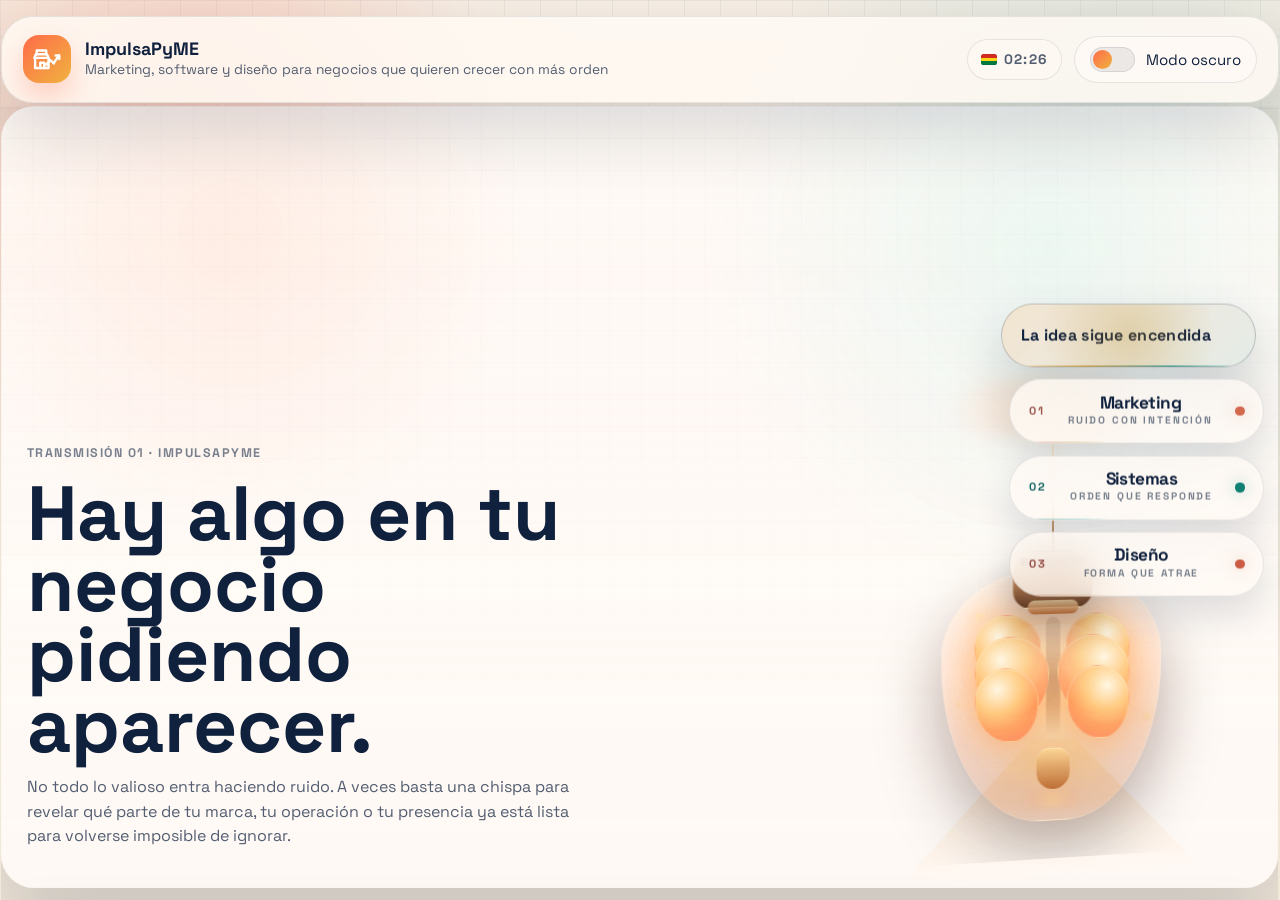
==== commit 3e853c59: "Refactor code structure for improved readability and maintainability" ====
--- a/index.html
+++ b/index.html
@@ -5,10 +5,10 @@
     <meta name="viewport" content="width=device-width, initial-scale=1.0" />
     <meta
       name="description"
-      content="ImpulsaPyME desarrolla sistemas, marketing digital y diseño gráfico para empresas de cualquier rubro que buscan crecer con soluciones adaptadas."
+      content="Marketing, software y diseño para negocios que necesitan verse mejor, operar con más orden y vender con más claridad."
     />
     <meta name="theme-color" content="#f4eadc" id="theme-color-meta" />
-    <title>ImpulsaPyME | Soluciones digitales para PyMEs</title>
+    <title>ImpulsaPyME | Marketing, software y diseño para negocios</title>
     <link rel="icon" type="image/svg+xml" href="assets/favicon.svg" />
     <link rel="stylesheet" href="styles.css" />
     <script type="module" src="script.js"></script>
@@ -29,8 +29,8 @@
           data-preview-root
           data-preview-default-id="home"
           data-preview-default-url=""
-          data-preview-default-label="Selecciona un área"
-          data-preview-default-status="Previsualización activa · Inicio"
+          data-preview-default-label="Elige una ruta"
+          data-preview-default-status="La idea sigue encendida"
         >
           <div data-site-bubbles></div>
 
@@ -42,15 +42,52 @@
                 aria-hidden="false"
               >
                 <div class="home-preview-homecover">
-                  <p class="panel-label">ImpulsaPyME</p>
-                  <strong
-                    >Marketing, sistemas y diseño desde una sola
-                    portada.</strong
+                  <div class="home-preview-homecover__intro">
+                    <p class="panel-label">Transmisión 01 · ImpulsaPyME</p>
+                    <strong>Hay algo en tu negocio pidiendo aparecer.</strong>
+                    <p>
+                      No todo lo valioso entra haciendo ruido. A veces basta una
+                      chispa para revelar qué parte de tu marca, tu operación o
+                      tu presencia ya está lista para volverse imposible de
+                      ignorar.
+                    </p>
+                  </div>
+
+                  <div
+                    class="home-preview-brainlamp"
+                    data-tilt
+                    data-tilt-base-x="-8"
+                    data-tilt-base-y="14"
+                    data-tilt-range-x="9"
+                    data-tilt-range-y="11"
+                    aria-hidden="true"
                   >
-                  <p>
-                    Pasa el ratón por una burbuja y la vista completa aparece
-                    aquí, sin marcos extra y ocupando casi toda la pantalla.
-                  </p>
+                    <div class="home-preview-brainlamp__stage">
+                      <span class="home-preview-brainlamp__cord"></span>
+                      <span class="home-preview-brainlamp__socket"></span>
+                      <span class="home-preview-brainlamp__halo"></span>
+
+                      <div class="home-preview-brainlamp__glass">
+                        <div class="home-preview-brainlamp__brain">
+                          <span class="home-preview-brainlamp__lobe home-preview-brainlamp__lobe--one"></span>
+                          <span class="home-preview-brainlamp__lobe home-preview-brainlamp__lobe--two"></span>
+                          <span class="home-preview-brainlamp__lobe home-preview-brainlamp__lobe--three"></span>
+                          <span class="home-preview-brainlamp__lobe home-preview-brainlamp__lobe--four"></span>
+                          <span class="home-preview-brainlamp__lobe home-preview-brainlamp__lobe--five"></span>
+                          <span class="home-preview-brainlamp__lobe home-preview-brainlamp__lobe--six"></span>
+                        </div>
+
+                        <span class="home-preview-brainlamp__stem"></span>
+                      </div>
+
+                      <span class="home-preview-brainlamp__beam"></span>
+                      <span class="home-preview-brainlamp__floor"></span>
+                      <span class="home-preview-brainlamp__spark home-preview-brainlamp__spark--one"></span>
+                      <span class="home-preview-brainlamp__spark home-preview-brainlamp__spark--two"></span>
+                      <span class="home-preview-brainlamp__spark home-preview-brainlamp__spark--three"></span>
+                      <span class="home-preview-brainlamp__spark home-preview-brainlamp__spark--four"></span>
+                    </div>
+                  </div>
                 </div>
               </article>
 
@@ -58,7 +95,7 @@
                 class="home-preview-panel"
                 data-preview-panel="marketing"
                 aria-hidden="true"
-                style="--preview-scale: 0.96; --preview-offset-y: -58px"
+                style="--preview-scale: 0.93; --preview-offset-y: -46px"
               >
                 <div class="home-preview-panel__viewport">
                   <iframe
@@ -74,7 +111,7 @@
                 class="home-preview-panel"
                 data-preview-panel="software"
                 aria-hidden="true"
-                style="--preview-scale: 0.95; --preview-offset-y: -82px"
+                style="--preview-scale: 0.9; --preview-offset-y: -26px"
               >
                 <div class="home-preview-panel__viewport">
                   <iframe
@@ -90,7 +127,7 @@
                 class="home-preview-panel"
                 data-preview-panel="design"
                 aria-hidden="true"
-                style="--preview-scale: 0.92; --preview-offset-y: -34px"
+                style="--preview-scale: 0.88; --preview-offset-y: -22px"
               >
                 <div class="home-preview-panel__viewport">
                   <iframe
@@ -105,7 +142,7 @@
 
             <div class="home-preview-stage__controls">
               <p class="home-preview-stage__status" data-preview-status>
-                Previsualización activa · Inicio
+                La idea sigue encendida
               </p>
               <a
                 class="button button-primary home-preview-stage__link is-disabled"
@@ -113,7 +150,7 @@
                 data-preview-link
                 aria-disabled="true"
               >
-                <span data-preview-link-label>Selecciona un área</span>
+                <span data-preview-link-label>Elige una ruta</span>
               </a>
             </div>
           </div>
--- a/styles.css
+++ b/styles.css
@@ -186,6 +186,65 @@
   min-height: 33rem;
 }
 
+body[data-preview-embed="true"]:not([data-preview-expanded="true"])
+  .design-hero__intro,
+body[data-embedded-frame="true"]:not([data-preview-expanded="true"])
+  .design-hero__intro {
+  gap: 0.55rem;
+  max-width: none;
+  overflow: hidden;
+}
+
+body[data-preview-embed="true"]:not([data-preview-expanded="true"])
+  .design-hero__intro
+  .eyebrow,
+body[data-preview-embed="true"]:not([data-preview-expanded="true"])
+  .design-hero__tag,
+body[data-preview-embed="true"]:not([data-preview-expanded="true"])
+  .design-hero__intro
+  .lead,
+body[data-preview-embed="true"]:not([data-preview-expanded="true"])
+  .design-hero__actions,
+body[data-embedded-frame="true"]:not([data-preview-expanded="true"])
+  .design-hero__intro
+  .eyebrow,
+body[data-embedded-frame="true"]:not([data-preview-expanded="true"])
+  .design-hero__tag,
+body[data-embedded-frame="true"]:not([data-preview-expanded="true"])
+  .design-hero__intro
+  .lead,
+body[data-embedded-frame="true"]:not([data-preview-expanded="true"])
+  .design-hero__actions {
+  display: none;
+}
+
+body[data-preview-embed="true"]:not([data-preview-expanded="true"])
+  .design-hero__headline-cluster,
+body[data-embedded-frame="true"]:not([data-preview-expanded="true"])
+  .design-hero__headline-cluster {
+  width: min(100%, 62rem);
+  margin-top: -2.6rem;
+  margin-bottom: -3.3rem;
+  transform: scale(1.08);
+  transform-origin: center top;
+}
+
+body[data-preview-embed="true"]:not([data-preview-expanded="true"])
+  .design-hero__intro
+  h1,
+body[data-embedded-frame="true"]:not([data-preview-expanded="true"])
+  .design-hero__intro
+  h1 {
+  transform: translateY(-0.65rem);
+}
+
+body[data-preview-embed="true"]:not([data-preview-expanded="true"])
+  .software-intro__core,
+body[data-embedded-frame="true"]:not([data-preview-expanded="true"])
+  .software-intro__core {
+  display: none;
+}
+
 body[data-embedded-frame="true"] .background-glow {
   display: none;
 }
@@ -196,14 +255,26 @@
   transition: none !important;
 }
 
-body[data-embedded-frame="true"] .scene-ring,
-body[data-embedded-frame="true"] .systems-gridplane,
-body[data-embedded-frame="true"] .orbit,
-body[data-embedded-frame="true"] .scene-pill,
-body[data-embedded-frame="true"] .systems-panel,
-body[data-embedded-frame="true"] .systems-node,
-body[data-embedded-frame="true"] .design-hero__chip {
-  animation: none !important;
+body[data-embedded-frame="true"]:not([data-preview-active="true"]) .scene-ring,
+body[data-embedded-frame="true"]:not([data-preview-active="true"])
+  .systems-gridplane,
+body[data-embedded-frame="true"]:not([data-preview-active="true"]) .orbit,
+body[data-embedded-frame="true"]:not([data-preview-active="true"])
+  .design-hero__headline-orbit,
+body[data-embedded-frame="true"]:not([data-preview-active="true"])
+  .design-tool-orbiter,
+body[data-embedded-frame="true"]:not([data-preview-active="true"]) .scene-pill,
+body[data-embedded-frame="true"]:not([data-preview-active="true"])
+  .systems-panel,
+body[data-embedded-frame="true"]:not([data-preview-active="true"])
+  .systems-node,
+body[data-embedded-frame="true"]:not([data-preview-active="true"])
+  .systems-rain__stream,
+body[data-embedded-frame="true"]:not([data-preview-active="true"])
+  .software-code-column,
+body[data-embedded-frame="true"]:not([data-preview-active="true"])
+  .design-hero__chip {
+  animation-play-state: paused !important;
 }
 
 body[data-preview-embed="true"][data-preview-expanded="true"] {
@@ -722,6 +793,576 @@
   max-width: 58ch;
 }
 
+body[data-page="software"] {
+  --software-stage-bg: #e9dfd1;
+  --software-stage-text: #10213e;
+  --software-stage-title: #10213e;
+  --software-stage-text-soft: rgba(16, 33, 62, 0.74);
+  --software-stage-text-softer: rgba(16, 33, 62, 0.62);
+  --software-stage-backdrop:
+    radial-gradient(
+      circle at 50% 45%,
+      rgba(15, 139, 141, 0.16),
+      transparent 24%
+    ),
+    radial-gradient(
+      circle at 50% 80%,
+      rgba(255, 107, 74, 0.08),
+      transparent 32%
+    ),
+    linear-gradient(180deg, rgba(255, 255, 255, 0.72), rgba(233, 223, 209, 0.18)),
+    #e9dfd1;
+  --software-stage-vignette:
+    linear-gradient(
+      180deg,
+      rgba(244, 234, 220, 0.88) 0%,
+      rgba(244, 234, 220, 0.16) 18%,
+      rgba(244, 234, 220, 0.22) 82%,
+      rgba(231, 220, 205, 0.88) 100%
+    ),
+    radial-gradient(
+      circle at 50% 45%,
+      transparent 0 18%,
+      rgba(255, 250, 245, 0.26) 38%,
+      rgba(231, 220, 205, 0.72) 88%
+    );
+  --software-curtain-panel-bg:
+    linear-gradient(
+      90deg,
+      rgba(244, 234, 220, 0.96),
+      rgba(255, 255, 255, 0.46) 16%,
+      rgba(244, 234, 220, 0.96)
+    ),
+    repeating-linear-gradient(
+      90deg,
+      rgba(16, 33, 62, 0.04) 0 8px,
+      transparent 8px 28px
+    );
+  --software-curtain-panel-shadow:
+    inset 0 0 0 1px rgba(15, 139, 141, 0.08),
+    inset 0 0 120px rgba(15, 139, 141, 0.08);
+  --software-curtain-streak: rgba(15, 139, 141, 0.14);
+  --software-curtain-streak-hot: rgba(255, 255, 255, 0.4);
+  --software-curtain-streak-opacity: 0.56;
+  --software-code-color: rgba(15, 139, 141, 0.78);
+  --software-code-shadow:
+    0 0 8px rgba(15, 139, 141, 0.28),
+    0 0 18px rgba(15, 139, 141, 0.14);
+  --software-core-glow: 0 0 34px rgba(15, 139, 141, 0.12);
+  --software-stat-border: rgba(16, 33, 62, 0.08);
+  --software-stat-bg:
+    linear-gradient(
+      145deg,
+      rgba(255, 255, 255, 0.64),
+      rgba(255, 250, 245, 0.36)
+    ),
+    rgba(255, 250, 245, 0.44);
+  --software-stat-shadow: 0 18px 46px rgba(16, 33, 62, 0.14);
+  --software-button-secondary-border: rgba(16, 33, 62, 0.12);
+  --software-button-secondary-bg: rgba(255, 255, 255, 0.34);
+  --software-button-secondary-color: #10213e;
+  --software-button-secondary-hover-border: rgba(15, 139, 141, 0.22);
+  --software-button-secondary-hover-bg: rgba(255, 255, 255, 0.54);
+  --software-hint-border: rgba(16, 33, 62, 0.1);
+  --software-hint-bg: rgba(255, 255, 255, 0.28);
+  --software-hint-color: rgba(16, 33, 62, 0.64);
+}
+
+:root[data-theme="dark"] body[data-page="software"] {
+  --software-stage-bg: #020503;
+  --software-stage-text: #effff6;
+  --software-stage-title: #f2fff9;
+  --software-stage-text-soft: rgba(239, 255, 246, 0.78);
+  --software-stage-text-softer: rgba(239, 255, 246, 0.68);
+  --software-stage-backdrop:
+    radial-gradient(
+      circle at 50% 45%,
+      rgba(63, 255, 158, 0.12),
+      transparent 24%
+    ),
+    radial-gradient(
+      circle at 50% 80%,
+      rgba(63, 255, 158, 0.08),
+      transparent 30%
+    ),
+    linear-gradient(180deg, rgba(2, 8, 4, 0.24), rgba(2, 5, 3, 0.04)),
+    #020503;
+  --software-stage-vignette:
+    linear-gradient(
+      180deg,
+      rgba(1, 3, 2, 0.78) 0%,
+      rgba(1, 3, 2, 0.18) 18%,
+      rgba(1, 3, 2, 0.18) 82%,
+      rgba(1, 3, 2, 0.82) 100%
+    ),
+    radial-gradient(
+      circle at 50% 45%,
+      transparent 0 18%,
+      rgba(1, 3, 2, 0.28) 38%,
+      rgba(1, 3, 2, 0.62) 88%
+    );
+  --software-curtain-panel-bg:
+    linear-gradient(
+      90deg,
+      rgba(0, 0, 0, 0.88),
+      rgba(2, 12, 6, 0.38) 16%,
+      rgba(0, 0, 0, 0.88)
+    ),
+    repeating-linear-gradient(
+      90deg,
+      rgba(255, 255, 255, 0.03) 0 8px,
+      transparent 8px 28px
+    );
+  --software-curtain-panel-shadow:
+    inset 0 0 0 1px rgba(77, 255, 162, 0.08),
+    inset 0 0 120px rgba(77, 255, 162, 0.06);
+  --software-curtain-streak: rgba(77, 255, 162, 0.18);
+  --software-curtain-streak-hot: rgba(255, 255, 255, 0.22);
+  --software-curtain-streak-opacity: 0.46;
+  --software-code-color: rgba(91, 255, 182, 0.92);
+  --software-code-shadow:
+    0 0 8px rgba(91, 255, 182, 0.86),
+    0 0 18px rgba(91, 255, 182, 0.42);
+  --software-core-glow: 0 0 34px rgba(91, 255, 182, 0.18);
+  --software-stat-border: rgba(121, 255, 196, 0.14);
+  --software-stat-bg:
+    linear-gradient(
+      145deg,
+      rgba(239, 255, 246, 0.08),
+      rgba(239, 255, 246, 0.03)
+    ),
+    rgba(3, 9, 6, 0.56);
+  --software-stat-shadow: 0 18px 46px rgba(0, 0, 0, 0.3);
+  --software-button-secondary-border: rgba(121, 255, 196, 0.16);
+  --software-button-secondary-bg: rgba(239, 255, 246, 0.05);
+  --software-button-secondary-color: #effff6;
+  --software-button-secondary-hover-border: rgba(121, 255, 196, 0.28);
+  --software-button-secondary-hover-bg: rgba(239, 255, 246, 0.09);
+  --software-hint-border: rgba(121, 255, 196, 0.12);
+  --software-hint-bg: rgba(239, 255, 246, 0.05);
+  --software-hint-color: rgba(239, 255, 246, 0.68);
+}
+
+.software-intro {
+  --software-intro-overlap: 8.8rem;
+  --software-intro-bleed-top: 1.4rem;
+  --software-curtain-progress: 0;
+  position: relative;
+  width: 100vw;
+  min-height: calc(220svh + var(--software-intro-overlap));
+  margin-top: calc(var(--software-intro-overlap) * -1);
+  margin-inline: calc(50% - 50vw);
+}
+
+.software-intro__viewport {
+  position: sticky;
+  top: calc(var(--software-intro-bleed-top) * -1);
+  height: calc(100svh + var(--software-intro-bleed-top));
+  overflow: clip;
+}
+
+.software-intro__stage {
+  position: relative;
+  height: 100%;
+  overflow: hidden;
+  isolation: isolate;
+  background: var(--software-stage-bg);
+  color: var(--software-stage-text);
+  transition:
+    background 0.35s ease,
+    color 0.35s ease;
+}
+
+.software-intro__backdrop,
+.software-intro__vignette {
+  position: absolute;
+  inset: 0;
+  pointer-events: none;
+}
+
+.software-intro__backdrop {
+  background: var(--software-stage-backdrop);
+  z-index: 1;
+  transition: background 0.35s ease;
+}
+
+.software-intro__vignette {
+  background: var(--software-stage-vignette);
+  z-index: 2;
+  transition: background 0.35s ease;
+}
+
+.software-curtain {
+  position: absolute;
+  top: 0;
+  bottom: 0;
+  width: 52%;
+  overflow: hidden;
+  pointer-events: none;
+  opacity: clamp(
+    0.16,
+    calc(1 - var(--software-curtain-progress) * 0.9),
+    1
+  );
+  filter: blur(calc(var(--software-curtain-progress) * 1.2px));
+  will-change: transform, opacity, filter;
+  z-index: 4;
+}
+
+.software-curtain::before,
+.software-curtain::after {
+  position: absolute;
+  inset: 0;
+  content: "";
+  pointer-events: none;
+}
+
+.software-curtain::before {
+  background: var(--software-curtain-panel-bg);
+  box-shadow: var(--software-curtain-panel-shadow);
+  transition:
+    background 0.35s ease,
+    box-shadow 0.35s ease;
+}
+
+.software-curtain::after {
+  width: 12%;
+  background: linear-gradient(
+    90deg,
+    transparent,
+    var(--software-curtain-streak),
+    var(--software-curtain-streak-hot),
+    transparent
+  );
+  opacity: var(--software-curtain-streak-opacity);
+  transition:
+    background 0.35s ease,
+    opacity 0.35s ease;
+}
+
+.software-curtain--left {
+  left: -2%;
+  transform-origin: left center;
+  transform: translateX(calc(var(--software-curtain-progress) * -9vw))
+    scaleX(calc(1 - var(--software-curtain-progress) * 0.76));
+}
+
+.software-curtain--left::after {
+  right: 5%;
+}
+
+.software-curtain--right {
+  right: -2%;
+  transform-origin: right center;
+  transform: translateX(calc(var(--software-curtain-progress) * 9vw))
+    scaleX(calc(1 - var(--software-curtain-progress) * 0.76));
+}
+
+.software-curtain--right::after {
+  left: 5%;
+}
+
+.software-code-column {
+  position: absolute;
+  top: -26%;
+  left: var(--code-x, 0%);
+  color: var(--software-code-color);
+  font-family:
+    ui-monospace, SFMono-Regular, Menlo, Monaco, Consolas, "Liberation Mono",
+    "Courier New", monospace;
+  font-size: clamp(0.95rem, 1.45vw, 1.7rem);
+  line-height: 0.78;
+  letter-spacing: 0.18em;
+  white-space: nowrap;
+  writing-mode: vertical-rl;
+  text-orientation: upright;
+  text-shadow: var(--software-code-shadow);
+  opacity: var(--column-alpha, 0.74);
+  user-select: none;
+  will-change: transform, opacity;
+  animation: matrix-curtain-fall var(--duration, 12s) linear infinite;
+  animation-delay: var(--delay, 0s);
+  transform: translateY(-18%);
+  transition:
+    color 0.35s ease,
+    text-shadow 0.35s ease;
+}
+
+.software-intro__core,
+.software-intro__details,
+.software-intro__hint {
+  position: absolute;
+  left: 50%;
+  z-index: 5;
+}
+
+.software-intro__core {
+  top: 50%;
+  width: min(calc(100% - 2rem), 40rem);
+  text-align: center;
+  transform: translate(-50%, calc(-50% - var(--software-curtain-progress) * 7rem))
+    scale(calc(1 - var(--software-curtain-progress) * 0.12));
+  opacity: clamp(
+    0,
+    calc(1.05 - var(--software-curtain-progress) * 1.24),
+    1
+  );
+}
+
+.software-intro__core .eyebrow {
+  color: var(--software-stage-text-soft);
+}
+
+.software-intro__core strong {
+  display: block;
+  margin-top: 0.85rem;
+  font-family: "Space Grotesk", sans-serif;
+  font-size: clamp(2.5rem, 7.2vw, 6rem);
+  line-height: 0.9;
+  letter-spacing: -0.05em;
+  color: var(--software-stage-title);
+  text-shadow: var(--software-core-glow);
+  transition:
+    color 0.35s ease,
+    text-shadow 0.35s ease;
+}
+
+.software-intro__details {
+  bottom: clamp(2.2rem, 7vh, 4.8rem);
+  display: grid;
+  justify-items: center;
+  gap: 1rem;
+  width: min(calc(100% - 2rem), 74rem);
+  text-align: center;
+  z-index: 3;
+  transform: translateX(-50%)
+    translateY(calc(3rem - var(--software-curtain-progress) * 3rem));
+  opacity: clamp(
+    0,
+    calc((var(--software-curtain-progress) - 0.12) * 2.35),
+    1
+  );
+}
+
+.software-intro__details .eyebrow {
+  color: var(--software-stage-text-soft);
+}
+
+.software-intro__details h2 {
+  max-width: 12.4ch;
+  color: var(--software-stage-title);
+  font-size: clamp(2.15rem, 5.1vw, 4.65rem);
+  line-height: 0.94;
+  transition: color 0.35s ease;
+}
+
+.software-intro__details .lead {
+  max-width: 62ch;
+  color: var(--software-stage-text-soft);
+  transition: color 0.35s ease;
+}
+
+.software-intro__details .button-primary {
+  box-shadow: 0 20px 42px rgba(0, 0, 0, 0.34);
+}
+
+.software-intro__details .button-secondary {
+  border-color: var(--software-button-secondary-border);
+  background: var(--software-button-secondary-bg);
+  color: var(--software-button-secondary-color);
+  transition:
+    border-color 0.35s ease,
+    background 0.35s ease,
+    color 0.35s ease;
+}
+
+.software-intro__details .button-secondary:hover,
+.software-intro__details .button-secondary:focus-visible {
+  border-color: var(--software-button-secondary-hover-border);
+  background: var(--software-button-secondary-hover-bg);
+}
+
+.software-intro__details .hero-stats {
+  width: min(100%, 68rem);
+  margin-top: 0.55rem;
+}
+
+.software-intro__details .hero-stats li {
+  border-color: var(--software-stat-border);
+  background: var(--software-stat-bg);
+  box-shadow: var(--software-stat-shadow);
+  backdrop-filter: blur(16px);
+  transition:
+    border-color 0.35s ease,
+    background 0.35s ease,
+    box-shadow 0.35s ease;
+}
+
+.software-intro__details .hero-stats strong {
+  color: var(--software-stage-title);
+  transition: color 0.35s ease;
+}
+
+.software-intro__details .hero-stats span {
+  color: var(--software-stage-text-softer);
+  transition: color 0.35s ease;
+}
+
+.software-intro__hint {
+  bottom: 1.25rem;
+  min-height: 2.75rem;
+  padding: 0.65rem 1rem;
+  border: 1px solid var(--software-hint-border);
+  border-radius: var(--radius-sm);
+  background: var(--software-hint-bg);
+  color: var(--software-hint-color);
+  font-size: 0.76rem;
+  font-weight: 700;
+  letter-spacing: 0.14em;
+  text-transform: uppercase;
+  transform: translateX(-50%)
+    translateY(calc(var(--software-curtain-progress) * 1.3rem));
+  opacity: clamp(0, calc(1 - var(--software-curtain-progress) * 2.1), 1);
+  transition:
+    border-color 0.35s ease,
+    background 0.35s ease,
+    color 0.35s ease;
+}
+
+body[data-embedded-frame="true"] .software-intro {
+  min-height: 100svh;
+  margin-top: 0;
+}
+
+body[data-embedded-frame="true"] .software-intro__viewport {
+  position: relative;
+  top: 0;
+  height: 100svh;
+}
+
+body[data-embedded-frame="true"] .software-intro__details,
+body[data-embedded-frame="true"] .software-intro__hint {
+  display: none;
+}
+
+body[data-embedded-frame="true"] .software-code-column {
+  transform: translateY(0);
+}
+
+body[data-embedded-frame="true"] .software-intro__core {
+  transform: translate(-50%, -50%);
+  opacity: 1;
+}
+
+body[data-preview-embed="true"]:not([data-preview-expanded="true"])
+  .software-intro__details,
+body[data-embedded-frame="true"]:not([data-preview-expanded="true"])
+  .software-intro__details {
+  top: 50%;
+  bottom: auto;
+  display: grid;
+  width: min(calc(100% - 1.9rem), 35rem);
+  gap: 0.55rem;
+  padding: 1.1rem 1.15rem 1.15rem;
+  border: 1px solid color-mix(in srgb, var(--software-stage-title) 10%, transparent);
+  border-radius: 1.55rem;
+  background:
+    linear-gradient(
+      145deg,
+      color-mix(in srgb, var(--software-stage-bg) 82%, transparent),
+      color-mix(in srgb, var(--surface-strong) 32%, transparent)
+    ),
+    color-mix(in srgb, var(--software-stage-bg) 58%, transparent);
+  box-shadow: 0 22px 54px color-mix(in srgb, var(--software-stage-title) 10%, transparent);
+  backdrop-filter: blur(18px);
+  transform: translate(-50%, -53%);
+  opacity: 1;
+}
+
+body[data-preview-embed="true"]:not([data-preview-expanded="true"])
+  .software-intro__details
+  .lead,
+body[data-preview-embed="true"]:not([data-preview-expanded="true"])
+  .software-intro__details
+  .hero-actions,
+body[data-preview-embed="true"]:not([data-preview-expanded="true"])
+  .software-intro__details
+  .hero-stats,
+body[data-embedded-frame="true"]:not([data-preview-expanded="true"])
+  .software-intro__details
+  .lead,
+body[data-embedded-frame="true"]:not([data-preview-expanded="true"])
+  .software-intro__details
+  .hero-actions,
+body[data-embedded-frame="true"]:not([data-preview-expanded="true"])
+  .software-intro__details
+  .hero-stats {
+  display: none;
+}
+
+body[data-preview-embed="true"]:not([data-preview-expanded="true"])
+  .software-intro__details
+  .eyebrow,
+body[data-embedded-frame="true"]:not([data-preview-expanded="true"])
+  .software-intro__details
+  .eyebrow {
+  margin: 0;
+  font-size: 0.72rem;
+  letter-spacing: 0.16em;
+}
+
+body[data-preview-embed="true"]:not([data-preview-expanded="true"])
+  .software-intro__details
+  h2,
+body[data-embedded-frame="true"]:not([data-preview-expanded="true"])
+  .software-intro__details
+  h2 {
+  max-width: 12.2ch;
+  margin-inline: auto;
+  font-size: clamp(2.2rem, 4.8vw, 3.6rem);
+  line-height: 0.94;
+  text-shadow: 0 10px 26px color-mix(in srgb, var(--software-stage-title) 10%, transparent);
+  text-wrap: balance;
+}
+
+body[data-preview-embed="true"]:not([data-preview-expanded="true"])
+  .software-curtain,
+body[data-embedded-frame="true"]:not([data-preview-expanded="true"])
+  .software-curtain {
+  opacity: 0.34;
+}
+
+body[data-preview-embed="true"]:not([data-preview-expanded="true"])
+  .software-code-column,
+body[data-embedded-frame="true"]:not([data-preview-expanded="true"])
+  .software-code-column {
+  opacity: 0.26;
+}
+
+.software-intro + .benefit-band {
+  margin-top: 1.65rem;
+}
+
+@keyframes matrix-curtain-fall {
+  0% {
+    opacity: 0;
+    transform: translateY(-18%);
+  }
+
+  12% {
+    opacity: var(--column-alpha, 0.74);
+  }
+
+  88% {
+    opacity: var(--column-alpha, 0.74);
+  }
+
+  100% {
+    opacity: 0;
+    transform: translateY(116%);
+  }
+}
+
 .home-hero {
   position: relative;
 }
@@ -829,7 +1470,206 @@
   text-transform: uppercase;
 }
 
+.design-hero__headline-cluster {
+  position: relative;
+  display: grid;
+  place-items: center;
+  width: min(100%, 56rem);
+  padding: clamp(4.2rem, 9vw, 6.8rem) clamp(1.4rem, 5vw, 5rem);
+  isolation: isolate;
+}
+
+.design-hero__headline-cluster::before {
+  position: absolute;
+  inset: 12% 8%;
+  border-radius: 999px;
+  background: radial-gradient(
+    circle,
+    color-mix(in srgb, var(--gold) 18%, transparent),
+    color-mix(in srgb, var(--teal) 8%, transparent) 42%,
+    transparent 72%
+  );
+  content: "";
+  filter: blur(34px);
+  opacity: 0.9;
+  pointer-events: none;
+}
+
+.design-hero__headline-orbit {
+  position: absolute;
+  inset: 0;
+  border-radius: 999px;
+  transform-style: preserve-3d;
+  pointer-events: none;
+}
+
+.design-hero__headline-orbit::before,
+.design-hero__headline-orbit::after {
+  position: absolute;
+  content: "";
+  border-radius: inherit;
+  pointer-events: none;
+}
+
+.design-hero__headline-orbit::before {
+  inset: var(--orbit-inset);
+  border: 1px dashed color-mix(in srgb, var(--ink) 12%, transparent);
+  opacity: 0.72;
+}
+
+.design-hero__headline-orbit::after {
+  inset: calc(var(--orbit-inset-top) + 0.35rem) calc(var(--orbit-inset-side) + 0.35rem);
+  box-shadow: inset 0 0 0 1px color-mix(in srgb, var(--gold) 10%, transparent);
+  opacity: 0.34;
+}
+
+.design-hero__headline-orbit--one {
+  --orbit-inset: 2% 4%;
+  --orbit-inset-top: 2%;
+  --orbit-inset-side: 4%;
+}
+
+.design-hero__headline-orbit--two {
+  --orbit-inset: 11% 10%;
+  --orbit-inset-top: 11%;
+  --orbit-inset-side: 10%;
+}
+
+.design-hero__headline-orbit--three {
+  --orbit-inset: 20% 16%;
+  --orbit-inset-top: 20%;
+  --orbit-inset-side: 16%;
+}
+
+.design-tool-orbiter {
+  position: absolute;
+  top: 50%;
+  left: 50%;
+  width: 0;
+  height: 0;
+  transform-origin: 0 0;
+  pointer-events: none;
+  will-change: transform;
+  animation: design-tool-orbit var(--orbit-duration, 18s) linear infinite;
+  animation-delay: var(--orbit-delay, 0s);
+}
+
+.design-tool-orbiter .design-tool-badge {
+  top: 0;
+  left: 0;
+  margin-left: var(--orbit-radius, 10rem);
+}
+
+.design-tool-orbiter--photoshop,
+.design-tool-orbiter--aftereffects,
+.design-tool-orbiter--indesign {
+  animation-name: design-tool-orbit-reverse;
+}
+
+.design-tool-badge {
+  --tool-glow: rgba(255, 158, 90, 0.32);
+  position: absolute;
+  display: grid;
+  place-items: center;
+  width: clamp(3.1rem, 4.9vw, 4.3rem);
+  aspect-ratio: 1;
+  border: 1px solid rgba(255, 255, 255, 0.12);
+  border-radius: 1.15rem;
+  box-shadow:
+    0 18px 36px var(--tool-glow),
+    inset 0 1px 0 rgba(255, 255, 255, 0.18);
+  transform: translate(-50%, -50%);
+  backdrop-filter: blur(12px);
+}
+
+.design-tool-badge__mark {
+  color: #f9f7ff;
+  font-family: "Space Grotesk", sans-serif;
+  font-size: clamp(1.08rem, 1.9vw, 1.52rem);
+  font-weight: 700;
+  letter-spacing: -0.06em;
+  line-height: 1;
+  text-shadow: 0 1px 10px rgba(0, 0, 0, 0.24);
+}
+
+.design-tool-badge--figma {
+  --tool-glow: rgba(160, 89, 255, 0.22);
+  background:
+    radial-gradient(circle at 30% 28%, #f24e1e 0 18%, transparent 19%),
+    radial-gradient(circle at 30% 50%, #ff7262 0 18%, transparent 19%),
+    radial-gradient(circle at 30% 72%, #a259ff 0 18%, transparent 19%),
+    radial-gradient(circle at 55% 28%, #1abcfe 0 18%, transparent 19%),
+    radial-gradient(circle at 55% 50%, #0acf83 0 18%, transparent 19%),
+    linear-gradient(145deg, rgba(38, 17, 64, 0.92), rgba(15, 17, 34, 0.92));
+}
+
+.design-tool-badge--photoshop {
+  --tool-glow: rgba(54, 118, 255, 0.28);
+  background: linear-gradient(145deg, #00162b, #0d4fc8);
+}
+
+.design-tool-badge--illustrator {
+  --tool-glow: rgba(255, 148, 79, 0.28);
+  background: linear-gradient(145deg, #241107, #ff8b35);
+}
+
+.design-tool-badge--aftereffects {
+  --tool-glow: rgba(150, 113, 255, 0.28);
+  background: linear-gradient(145deg, #17082f, #6c4cff);
+}
+
+.design-tool-badge--canva {
+  --tool-glow: rgba(39, 197, 212, 0.28);
+  background: linear-gradient(145deg, #007d84, #7143ff);
+}
+
+.design-tool-badge--indesign {
+  --tool-glow: rgba(255, 98, 171, 0.28);
+  background: linear-gradient(145deg, #330719, #ff5a9d);
+}
+
+.design-tool-orbiter--figma {
+  --orbit-radius: clamp(16rem, 36vw, 25rem);
+  --orbit-start: 220deg;
+  --orbit-duration: 18s;
+}
+
+.design-tool-orbiter--photoshop {
+  --orbit-radius: clamp(16rem, 36vw, 25rem);
+  --orbit-start: 28deg;
+  --orbit-duration: 18s;
+  --orbit-delay: -4.2s;
+}
+
+.design-tool-orbiter--illustrator {
+  --orbit-radius: clamp(12.8rem, 28vw, 19rem);
+  --orbit-start: 130deg;
+  --orbit-duration: 14.5s;
+}
+
+.design-tool-orbiter--aftereffects {
+  --orbit-radius: clamp(12.8rem, 28vw, 19rem);
+  --orbit-start: 328deg;
+  --orbit-duration: 14.5s;
+  --orbit-delay: -2.6s;
+}
+
+.design-tool-orbiter--canva {
+  --orbit-radius: clamp(9.8rem, 21vw, 14rem);
+  --orbit-start: 180deg;
+  --orbit-duration: 11.5s;
+}
+
+.design-tool-orbiter--indesign {
+  --orbit-radius: clamp(9.8rem, 21vw, 14rem);
+  --orbit-start: 0deg;
+  --orbit-duration: 11.5s;
+  --orbit-delay: -1.8s;
+}
+
 .design-hero__intro h1 {
+  position: relative;
+  z-index: 1;
   max-width: 9ch;
 }
 
@@ -1478,6 +2318,45 @@
   transform-style: preserve-3d;
 }
 
+.systems-rig--code::before,
+.systems-rig--code::after {
+  position: absolute;
+  inset: 10% 7% 14%;
+  border-radius: 2.2rem;
+  content: "";
+  pointer-events: none;
+}
+
+.systems-rig--code::before {
+  background:
+    linear-gradient(
+      180deg,
+      color-mix(in srgb, var(--surface-dark-strong) 88%, transparent),
+      color-mix(in srgb, var(--surface-dark) 82%, transparent)
+    ),
+    radial-gradient(
+      circle at 50% 42%,
+      color-mix(in srgb, var(--teal) 14%, transparent),
+      transparent 66%
+    );
+  box-shadow:
+    inset 0 0 0 1px color-mix(in srgb, var(--teal) 16%, transparent),
+    0 34px 80px color-mix(in srgb, var(--ink) 24%, transparent);
+  transform: translateZ(14px);
+}
+
+.systems-rig--code::after {
+  inset: 16% 18% 22%;
+  background: radial-gradient(
+    circle,
+    color-mix(in srgb, var(--teal) 18%, transparent),
+    transparent 68%
+  );
+  filter: blur(34px);
+  opacity: 0.88;
+  transform: translateZ(40px);
+}
+
 .scene-ring,
 .systems-gridplane {
   position: absolute;
@@ -1550,6 +2429,27 @@
   transform: translate(-50%, -50%) translateZ(120px);
 }
 
+.systems-core--code {
+  width: min(82%, 22rem);
+  padding: 1.5rem 1.3rem;
+  border-color: color-mix(in srgb, var(--teal) 24%, transparent);
+  background:
+    linear-gradient(
+      145deg,
+      color-mix(in srgb, var(--surface-strong) 92%, transparent),
+      color-mix(in srgb, var(--surface) 84%, transparent)
+    ),
+    radial-gradient(
+      circle at 50% 30%,
+      color-mix(in srgb, var(--teal) 8%, transparent),
+      transparent 72%
+    );
+  text-align: center;
+  box-shadow:
+    0 32px 92px color-mix(in srgb, var(--ink) 30%, transparent),
+    0 0 44px color-mix(in srgb, var(--teal) 14%, transparent);
+}
+
 .scene-core strong,
 .systems-core strong {
   display: block;
@@ -1559,9 +2459,138 @@
   line-height: 1.04;
 }
 
+.systems-core.systems-core--code strong {
+  margin: 0;
+  font-size: clamp(2rem, 4.4vw, 2.9rem);
+  line-height: 0.98;
+}
+
 .scene-core span,
 .systems-core span {
   display: block;
+}
+
+.systems-rain {
+  position: absolute;
+  inset: 3% 2% 4%;
+  overflow: hidden;
+  border-radius: 2.25rem;
+  mask-image: linear-gradient(
+    180deg,
+    transparent 0%,
+    rgba(0, 0, 0, 0.92) 14%,
+    rgba(0, 0, 0, 0.92) 84%,
+    transparent 100%
+  );
+  transform: translateZ(18px);
+}
+
+.systems-rain__stream {
+  position: absolute;
+  top: -46%;
+  display: grid;
+  gap: 0.55rem;
+  width: min(14vw, 8.2rem);
+  font-family:
+    ui-monospace, SFMono-Regular, Menlo, Monaco, Consolas, "Liberation Mono",
+    "Courier New", monospace;
+  --stream-z: 0px;
+  --stream-alpha: 0.66;
+  animation: code-rain 13.5s linear infinite;
+  transform: translate3d(0, -18%, var(--stream-z));
+}
+
+.systems-rain__stream span {
+  display: block;
+  padding: 0.42rem 0.5rem;
+  border: 1px solid color-mix(in srgb, var(--teal) 12%, transparent);
+  border-radius: 0.85rem;
+  background: color-mix(in srgb, var(--surface-dark-strong) 74%, transparent);
+  color: color-mix(in srgb, var(--teal-deep) 76%, #ffffff);
+  box-shadow:
+    inset 0 1px 0 color-mix(in srgb, #ffffff 7%, transparent),
+    0 0 22px color-mix(in srgb, var(--teal) 12%, transparent);
+  font-size: 0.72rem;
+  line-height: 1.18;
+  letter-spacing: 0.02em;
+  white-space: nowrap;
+  opacity: 0.92;
+}
+
+.systems-rain__stream span:nth-child(3n) {
+  color: color-mix(in srgb, var(--gold) 56%, var(--ink-inverse));
+}
+
+.systems-rain__stream span:nth-child(4n) {
+  color: color-mix(in srgb, var(--accent) 54%, var(--ink-inverse));
+}
+
+.systems-rain__stream--one {
+  left: 3%;
+  --stream-z: 12px;
+  --stream-alpha: 0.5;
+  animation-duration: 14.2s;
+  animation-delay: -4.8s;
+}
+
+.systems-rain__stream--two {
+  left: 18%;
+  --stream-z: 64px;
+  --stream-alpha: 0.8;
+  animation-duration: 11.8s;
+  animation-delay: -2.4s;
+}
+
+.systems-rain__stream--three {
+  left: 34%;
+  --stream-z: 30px;
+  --stream-alpha: 0.64;
+  animation-duration: 13.4s;
+  animation-delay: -6.2s;
+}
+
+.systems-rain__stream--four {
+  right: 34%;
+  --stream-z: 48px;
+  --stream-alpha: 0.74;
+  animation-duration: 12.6s;
+  animation-delay: -3.4s;
+}
+
+.systems-rain__stream--five {
+  right: 18%;
+  --stream-z: 76px;
+  --stream-alpha: 0.86;
+  animation-duration: 10.9s;
+  animation-delay: -5.6s;
+}
+
+.systems-rain__stream--six {
+  right: 3%;
+  --stream-z: 18px;
+  --stream-alpha: 0.52;
+  animation-duration: 15.1s;
+  animation-delay: -1.8s;
+}
+
+@keyframes code-rain {
+  0% {
+    opacity: 0;
+    transform: translate3d(0, -18%, var(--stream-z)) scale(0.98);
+  }
+
+  10% {
+    opacity: var(--stream-alpha);
+  }
+
+  88% {
+    opacity: var(--stream-alpha);
+  }
+
+  100% {
+    opacity: 0;
+    transform: translate3d(0, 118%, var(--stream-z)) scale(1.02);
+  }
 }
 
 .orbit {
@@ -1657,7 +2686,7 @@
   animation: pill-float-two 7s ease-in-out infinite;
 }
 
-.software-intro {
+.software-overview {
   display: grid;
   grid-template-columns: minmax(0, 1.05fr) minmax(300px, 0.95fr);
   gap: 1.5rem;
@@ -2165,7 +3194,7 @@
 
 .pricing-grid {
   display: grid;
-  grid-template-columns: repeat(2, minmax(0, 1fr)) minmax(280px, 0.85fr);
+  grid-template-columns: repeat(3, minmax(0, 1fr));
   gap: 1rem;
   margin-top: 2rem;
 }
@@ -2196,6 +3225,7 @@
 .side-card {
   display: grid;
   gap: 1rem;
+  grid-column: 1 / -1;
   background:
     linear-gradient(
       160deg,
@@ -2918,10 +3948,34 @@
     transform 0.42s ease;
 }
 
+.home-preview-stage__screen::before {
+  position: absolute;
+  inset: -14% -18%;
+  background: linear-gradient(
+    112deg,
+    transparent 24%,
+    rgba(255, 255, 255, 0.05) 46%,
+    rgba(255, 255, 255, 0.14) 50%,
+    transparent 72%
+  );
+  content: "";
+  opacity: 0;
+  pointer-events: none;
+  transform: translateX(-120%);
+  z-index: 5;
+}
+
+[data-preview-root][data-preview-switching="true"] .home-preview-stage__screen::before {
+  animation: preview-screen-sweep 0.58s cubic-bezier(0.22, 1, 0.36, 1) both;
+}
+
 .home-preview-panel {
   position: absolute;
   inset: 0;
   z-index: 1;
+  isolation: isolate;
+  --preview-loader-accent: rgba(86, 216, 212, 0.92);
+  --preview-loader-accent-soft: rgba(255, 143, 109, 0.74);
   opacity: 0;
   visibility: hidden;
   contain: layout paint;
@@ -2933,6 +3987,69 @@
     visibility 0.34s ease;
 }
 
+.home-preview-panel[data-preview-panel="marketing"] {
+  --preview-loader-accent: rgba(255, 143, 109, 0.94);
+  --preview-loader-accent-soft: rgba(255, 207, 109, 0.78);
+}
+
+.home-preview-panel[data-preview-panel="software"] {
+  --preview-loader-accent: rgba(91, 255, 182, 0.94);
+  --preview-loader-accent-soft: rgba(86, 216, 212, 0.76);
+}
+
+.home-preview-panel[data-preview-panel="design"] {
+  --preview-loader-accent: rgba(255, 107, 74, 0.92);
+  --preview-loader-accent-soft: rgba(255, 207, 109, 0.74);
+}
+
+.home-preview-panel::before,
+.home-preview-panel::after {
+  pointer-events: none;
+  opacity: 0;
+  transition:
+    opacity 0.28s ease,
+    transform 0.42s cubic-bezier(0.22, 1, 0.36, 1);
+}
+
+.home-preview-panel::before {
+  position: absolute;
+  inset: 0;
+  background:
+    linear-gradient(145deg, rgba(4, 8, 18, 0.54), rgba(4, 8, 18, 0.18)),
+    repeating-linear-gradient(
+      180deg,
+      rgba(255, 255, 255, 0.04) 0 1px,
+      transparent 1px 12px
+    );
+  content: "";
+  z-index: 2;
+}
+
+.home-preview-panel::after {
+  position: absolute;
+  right: 1.2rem;
+  bottom: 1.05rem;
+  left: 1.2rem;
+  color: rgba(255, 247, 239, 0.8);
+  font-size: 0.72rem;
+  font-weight: 700;
+  letter-spacing: 0.18em;
+  text-align: left;
+  text-transform: uppercase;
+  content: "Sincronizando vista";
+  transform: translateY(10px);
+  z-index: 4;
+}
+
+.home-preview-panel[data-preview-state="loading"]::before,
+.home-preview-panel[data-preview-state="loading"]::after {
+  opacity: 1;
+}
+
+.home-preview-panel[data-preview-state="loading"]::after {
+  transform: translateY(0);
+}
+
 .home-preview-panel.is-active {
   opacity: 1;
   visibility: visible;
@@ -2953,12 +4070,33 @@
   background: color-mix(in srgb, var(--home-panel-strong) 94%, transparent);
 }
 
+.home-preview-panel__viewport::before {
+  position: absolute;
+  right: 1.2rem;
+  bottom: 0.95rem;
+  left: 1.2rem;
+  height: 0.18rem;
+  border-radius: var(--radius-sm);
+  background: linear-gradient(
+    90deg,
+    transparent,
+    var(--preview-loader-accent),
+    var(--preview-loader-accent-soft),
+    transparent
+  );
+  content: "";
+  opacity: 0;
+  transform: scaleX(0.08);
+  transform-origin: left center;
+  z-index: 3;
+}
+
 .home-preview-panel__viewport::after {
   position: absolute;
   inset: 0;
   background:
-    linear-gradient(180deg, rgba(3, 8, 20, 0.02), rgba(3, 8, 20, 0.08)),
-    linear-gradient(0deg, rgba(3, 8, 20, 0.1), transparent 15%);
+    linear-gradient(180deg, rgba(3, 8, 20, 0.015), rgba(3, 8, 20, 0.05)),
+    linear-gradient(0deg, rgba(3, 8, 20, 0.06), transparent 18%);
   content: "";
   pointer-events: none;
   z-index: 1;
@@ -2997,6 +4135,19 @@
     filter 0.3s ease;
 }
 
+.home-preview-panel.is-active .home-preview-panel__viewport iframe {
+  filter: saturate(1.03) contrast(1.02);
+}
+
+.home-preview-panel[data-preview-state="loading"] .home-preview-panel__viewport::before {
+  opacity: 1;
+  animation: preview-loader-bar 1.18s cubic-bezier(0.22, 1, 0.36, 1) infinite;
+}
+
+.home-preview-panel[data-preview-state="loading"] .home-preview-panel__viewport iframe {
+  filter: saturate(0.84) contrast(0.94) blur(6px);
+}
+
 .home-preview-panel__overlay {
   position: absolute;
   right: 1.15rem;
@@ -3089,7 +4240,7 @@
 body[data-page="home"] {
   --home-shell-max-width: 1440px;
   --home-stage-height: calc(100svh - 0.8rem);
-  --preview-scale-factor: 1.16;
+  --preview-scale-factor: 1.08;
   --preview-offset-factor: 1;
   --home-cursor-x: 50vw;
   --home-cursor-y: 50vh;
@@ -3117,6 +4268,16 @@
   --home-shadow-strong: 0 24px 56px rgba(16, 33, 62, 0.22);
   --home-nav-shadow: 0 18px 38px rgba(16, 33, 62, 0.14);
   --home-monitor-shadow: 0 40px 90px rgba(16, 33, 62, 0.18);
+  --home-bubble-meta-color: rgba(16, 33, 62, 0.56);
+  --home-bubble-meta-active: rgba(16, 33, 62, 0.76);
+  --home-bubble-home-accent: #bf8d26;
+  --home-bubble-home-accent-soft: #148987;
+  --home-bubble-marketing-accent: #d4684f;
+  --home-bubble-marketing-accent-soft: #c99529;
+  --home-bubble-software-accent: #117f73;
+  --home-bubble-software-accent-soft: #2caaa0;
+  --home-bubble-design-accent: #cc5c46;
+  --home-bubble-design-accent-soft: #cf9630;
   background:
     radial-gradient(circle at 14% 18%, var(--home-bg-left), transparent 24%),
     radial-gradient(circle at 86% 16%, var(--home-bg-right), transparent 26%),
@@ -3155,6 +4316,16 @@
   --home-shadow-strong: 0 24px 56px rgba(1, 6, 14, 0.4);
   --home-nav-shadow: 0 18px 38px rgba(1, 6, 14, 0.26);
   --home-monitor-shadow: 0 40px 90px rgba(1, 6, 14, 0.42);
+  --home-bubble-meta-color: rgba(255, 247, 239, 0.54);
+  --home-bubble-meta-active: rgba(255, 247, 239, 0.78);
+  --home-bubble-home-accent: #ffcf6d;
+  --home-bubble-home-accent-soft: #63ddd8;
+  --home-bubble-marketing-accent: #ff9a79;
+  --home-bubble-marketing-accent-soft: #ffd16f;
+  --home-bubble-software-accent: #7af6c0;
+  --home-bubble-software-accent-soft: #74e4de;
+  --home-bubble-design-accent: #ff866a;
+  --home-bubble-design-accent-soft: #ffd27a;
 }
 
 body[data-page="home"]::before {
@@ -3415,13 +4586,24 @@
 }
 
 .home-bubble-nav__item {
-  display: inline-flex;
+  position: relative;
+  display: grid;
+  grid-template-columns: auto minmax(0, 1fr) auto;
   align-items: center;
-  justify-content: center;
-  min-height: 3.2rem;
-  padding: 0.85rem 1.1rem;
+  gap: 0.22rem 0.8rem;
+  min-width: 13rem;
+  min-height: 4rem;
+  padding: 0.9rem 1.15rem;
+  overflow: hidden;
   border: 1px solid var(--home-line);
   border-radius: 999px;
+  --bubble-accent: var(--home-bubble-home-accent);
+  --bubble-accent-soft: var(--home-bubble-home-accent-soft);
+  --bubble-pointer-x: 50%;
+  --bubble-pointer-y: 50%;
+  --bubble-shift-x: 0px;
+  --bubble-shift-y: 0px;
+  --bubble-scale: 1;
   background:
     linear-gradient(
       145deg,
@@ -3441,22 +4623,194 @@
     transform 0.24s ease,
     border-color 0.24s ease,
     background-color 0.24s ease,
+    box-shadow 0.24s ease,
+    color 0.24s ease;
+}
+
+.home-bubble-nav__item::before,
+.home-bubble-nav__item::after {
+  position: absolute;
+  content: "";
+  pointer-events: none;
+}
+
+.home-bubble-nav__item::before {
+  inset: -30%;
+  background: radial-gradient(
+    circle at var(--bubble-pointer-x) var(--bubble-pointer-y),
+    color-mix(in srgb, var(--bubble-accent) 28%, transparent),
+    transparent 42%
+  );
+  opacity: 0;
+  transform: scale(0.72);
+  transition:
+    opacity 0.24s ease,
+    transform 0.3s ease;
+}
+
+.home-bubble-nav__item::after {
+  inset: auto 0 0 0;
+  height: 1px;
+  background: linear-gradient(
+    90deg,
+    transparent,
+    var(--bubble-accent),
+    var(--bubble-accent-soft),
+    transparent
+  );
+  opacity: 0.32;
+  transform: scaleX(0.4);
+  transform-origin: left;
+  transition:
+    opacity 0.24s ease,
+    transform 0.24s ease;
+}
+
+.home-bubble-nav__item[data-bubble-tone="home"] {
+  --bubble-accent: var(--home-bubble-home-accent);
+  --bubble-accent-soft: var(--home-bubble-home-accent-soft);
+}
+
+.home-bubble-nav__item[data-bubble-tone="marketing"] {
+  --bubble-accent: var(--home-bubble-marketing-accent);
+  --bubble-accent-soft: var(--home-bubble-marketing-accent-soft);
+}
+
+.home-bubble-nav__item[data-bubble-tone="software"] {
+  --bubble-accent: var(--home-bubble-software-accent);
+  --bubble-accent-soft: var(--home-bubble-software-accent-soft);
+}
+
+.home-bubble-nav__item[data-bubble-tone="design"] {
+  --bubble-accent: var(--home-bubble-design-accent);
+  --bubble-accent-soft: var(--home-bubble-design-accent-soft);
+}
+
+.home-bubble-nav__index,
+.home-bubble-nav__copy,
+.home-bubble-nav__pulse {
+  position: relative;
+  z-index: 1;
+}
+
+.home-bubble-nav__index {
+  color: color-mix(in srgb, var(--bubble-accent) 70%, var(--home-text) 30%);
+  font-size: 0.7rem;
+  font-weight: 700;
+  letter-spacing: 0.22em;
+  text-transform: uppercase;
+  transition:
+    color 0.24s ease,
+    transform 0.24s ease;
+}
+
+.home-bubble-nav__copy {
+  display: grid;
+  gap: 0.12rem;
+  min-width: 0;
+}
+
+.home-bubble-nav__label {
+  display: block;
+  font-family: "Space Grotesk", sans-serif;
+  font-size: 1.08rem;
+  line-height: 0.96;
+  letter-spacing: -0.03em;
+  transition:
+    transform 0.24s ease,
+    text-shadow 0.24s ease,
+    letter-spacing 0.24s ease;
+}
+
+.home-bubble-nav__meta {
+  display: block;
+  color: var(--home-bubble-meta-color);
+  font-size: 0.64rem;
+  font-weight: 700;
+  letter-spacing: 0.18em;
+  text-transform: uppercase;
+  transition:
+    color 0.24s ease,
+    opacity 0.24s ease,
+    transform 0.24s ease;
+}
+
+.home-bubble-nav__pulse {
+  width: 0.58rem;
+  height: 0.58rem;
+  border-radius: 50%;
+  background: var(--bubble-accent);
+  box-shadow:
+    0 0 0 0 color-mix(in srgb, var(--bubble-accent) 30%, transparent),
+    0 0 16px color-mix(in srgb, var(--bubble-accent) 36%, transparent);
+  animation: home-bubble-signal 2.8s ease-in-out infinite;
+  transition:
+    transform 0.24s ease,
     box-shadow 0.24s ease;
 }
 
 .home-bubble-nav__item:hover,
 .home-bubble-nav__item:focus-visible,
 .home-bubble-nav__item.is-active {
-  transform: translateX(-8px) scale(1.04);
+  transform: translate3d(
+      calc(-8px + var(--bubble-shift-x)),
+      var(--bubble-shift-y),
+      0
+    )
+    scale(var(--bubble-scale));
   border-color: var(--home-line-strong);
   background:
     linear-gradient(
       135deg,
-      rgba(255, 143, 109, 0.18),
-      rgba(86, 216, 212, 0.08)
+      color-mix(in srgb, var(--bubble-accent) 18%, transparent),
+      color-mix(in srgb, var(--bubble-accent-soft) 12%, transparent)
     ),
     color-mix(in srgb, var(--home-panel-strong) 94%, transparent);
   box-shadow: 0 24px 52px color-mix(in srgb, var(--ink) 20%, transparent);
+}
+
+.home-bubble-nav__item:hover::before,
+.home-bubble-nav__item:focus-visible::before,
+.home-bubble-nav__item.is-active::before {
+  opacity: 1;
+  transform: scale(1);
+}
+
+.home-bubble-nav__item:hover::after,
+.home-bubble-nav__item:focus-visible::after,
+.home-bubble-nav__item.is-active::after {
+  opacity: 1;
+  transform: scaleX(1);
+}
+
+.home-bubble-nav__item:hover .home-bubble-nav__index,
+.home-bubble-nav__item:focus-visible .home-bubble-nav__index,
+.home-bubble-nav__item.is-active .home-bubble-nav__index {
+  transform: translateX(-2px);
+}
+
+.home-bubble-nav__item:hover .home-bubble-nav__label,
+.home-bubble-nav__item:focus-visible .home-bubble-nav__label,
+.home-bubble-nav__item.is-active .home-bubble-nav__label {
+  letter-spacing: -0.04em;
+  text-shadow: 0 0 22px color-mix(in srgb, var(--bubble-accent) 24%, transparent);
+  transform: translateX(-2px);
+}
+
+.home-bubble-nav__item:hover .home-bubble-nav__meta,
+.home-bubble-nav__item:focus-visible .home-bubble-nav__meta,
+.home-bubble-nav__item.is-active .home-bubble-nav__meta {
+  color: var(--home-bubble-meta-active);
+  transform: translateX(-1px);
+}
+
+.home-bubble-nav__item:hover .home-bubble-nav__pulse,
+.home-bubble-nav__item:focus-visible .home-bubble-nav__pulse,
+.home-bubble-nav__item.is-active .home-bubble-nav__pulse {
+  transform: scale(1.18);
+  box-shadow:
+    0 0 0 7px color-mix(in srgb, var(--bubble-accent) 14%, transparent),
+    0 0 20px color-mix(in srgb, var(--bubble-accent) 44%, transparent);
 }
 
 .home-lab-hero__intro {
@@ -3560,8 +4914,10 @@
   position: absolute;
   inset: 0;
   display: grid;
+  grid-template-columns: minmax(0, 1.08fr) minmax(18rem, 0.72fr);
+  align-items: end;
   align-content: end;
-  gap: 0.9rem;
+  gap: 1rem 1.25rem;
   padding: clamp(1.4rem, 2vw, 2rem);
 }
 
@@ -3583,11 +4939,19 @@
   z-index: 1;
 }
 
-.home-preview-homecover .panel-label {
+.home-preview-homecover__intro {
+  display: grid;
+  gap: 0.9rem;
+  max-width: min(100%, 41rem);
+  padding-bottom: clamp(0.2rem, 1vw, 0.9rem);
+}
+
+.home-preview-homecover__intro .panel-label {
+  margin: 0;
   color: var(--home-subtle);
 }
 
-.home-preview-homecover strong {
+.home-preview-homecover__intro strong {
   display: block;
   max-width: 11ch;
   color: var(--home-text);
@@ -3595,10 +4959,399 @@
   line-height: 0.92;
 }
 
-.home-preview-homecover p:last-child {
+.home-preview-homecover__intro > p:last-child {
   max-width: 34rem;
   margin: 0;
   color: var(--home-muted);
+}
+
+.home-preview-brainlamp {
+  position: relative;
+  justify-self: end;
+  align-self: end;
+  width: min(100%, 25rem);
+  min-height: clamp(19rem, 34vw, 26rem);
+  perspective: 1800px;
+  --tilt-x: -8deg;
+  --tilt-y: 14deg;
+  touch-action: pan-y;
+  will-change: transform;
+}
+
+.home-preview-brainlamp__stage {
+  position: relative;
+  height: 100%;
+  transform-style: preserve-3d;
+  transform: rotateX(var(--tilt-x)) rotateY(var(--tilt-y));
+  transition: transform 0.18s ease-out;
+  animation: home-brainlamp-float 8.2s ease-in-out infinite;
+}
+
+.home-preview-brainlamp__cord,
+.home-preview-brainlamp__socket,
+.home-preview-brainlamp__halo,
+.home-preview-brainlamp__beam,
+.home-preview-brainlamp__floor,
+.home-preview-brainlamp__spark {
+  position: absolute;
+  left: 50%;
+  pointer-events: none;
+}
+
+.home-preview-brainlamp__cord {
+  top: -1rem;
+  width: 2px;
+  height: 8.8rem;
+  background: linear-gradient(
+    180deg,
+    rgba(255, 241, 215, 0.14),
+    rgba(255, 194, 123, 0.78) 42%,
+    rgba(93, 53, 24, 0.82)
+  );
+  transform: translateX(-50%) translateZ(200px);
+  box-shadow: 0 0 14px rgba(255, 176, 97, 0.24);
+}
+
+.home-preview-brainlamp__socket {
+  top: 6.55rem;
+  width: 5.2rem;
+  height: 3.65rem;
+  border: 1px solid rgba(255, 216, 156, 0.18);
+  border-radius: 1.6rem 1.6rem 1.1rem 1.1rem;
+  background:
+    linear-gradient(
+      180deg,
+      rgba(255, 243, 221, 0.56),
+      rgba(210, 132, 68, 0.78) 42%,
+      rgba(84, 45, 24, 0.96)
+    );
+  box-shadow:
+    inset 0 1px 0 rgba(255, 255, 255, 0.34),
+    0 20px 38px rgba(8, 9, 18, 0.26);
+  transform: translateX(-50%) translateZ(210px);
+}
+
+.home-preview-brainlamp__socket::before,
+.home-preview-brainlamp__socket::after {
+  position: absolute;
+  left: 50%;
+  content: "";
+  transform: translateX(-50%);
+}
+
+.home-preview-brainlamp__socket::before {
+  top: 0.4rem;
+  width: 4.2rem;
+  height: 0.5rem;
+  border-radius: 999px;
+  background: rgba(67, 35, 18, 0.72);
+}
+
+.home-preview-brainlamp__socket::after {
+  bottom: -0.45rem;
+  width: 3.35rem;
+  height: 0.9rem;
+  border-radius: 999px;
+  background: linear-gradient(
+    180deg,
+    rgba(255, 229, 179, 0.72),
+    rgba(176, 95, 40, 0.9)
+  );
+  box-shadow: 0 0 18px rgba(255, 186, 102, 0.28);
+}
+
+.home-preview-brainlamp__halo {
+  top: 7.9rem;
+  width: 17rem;
+  height: 17rem;
+  border-radius: 50%;
+  background:
+    radial-gradient(
+      circle,
+      rgba(255, 222, 151, 0.34) 0%,
+      rgba(255, 176, 96, 0.22) 34%,
+      rgba(255, 143, 109, 0.14) 52%,
+      transparent 76%
+    );
+  transform: translateX(-50%) translateZ(70px);
+  filter: blur(20px);
+  animation: home-brainlamp-pulse 6.4s ease-in-out infinite;
+}
+
+.home-preview-brainlamp__glass {
+  position: absolute;
+  top: 7.65rem;
+  left: 50%;
+  width: 14.4rem;
+  height: 16.3rem;
+  border: 1px solid rgba(255, 234, 197, 0.18);
+  border-radius: 48% 48% 44% 44% / 34% 34% 62% 62%;
+  background:
+    radial-gradient(
+      circle at 50% 28%,
+      rgba(255, 246, 226, 0.22),
+      rgba(255, 186, 103, 0.1) 32%,
+      transparent 56%
+    ),
+    linear-gradient(
+      180deg,
+      rgba(255, 248, 237, 0.1),
+      rgba(255, 183, 111, 0.06) 40%,
+      rgba(20, 18, 30, 0.12)
+    ),
+    rgba(255, 247, 239, 0.04);
+  box-shadow:
+    inset 0 1px 0 rgba(255, 255, 255, 0.26),
+    inset 0 -14px 26px rgba(255, 153, 89, 0.08),
+    0 34px 70px rgba(6, 8, 16, 0.28);
+  transform:
+    translateX(-50%)
+    translateZ(165px);
+  transform-style: preserve-3d;
+  overflow: hidden;
+  backdrop-filter: blur(10px);
+}
+
+.home-preview-brainlamp__glass::before,
+.home-preview-brainlamp__glass::after {
+  position: absolute;
+  content: "";
+  pointer-events: none;
+}
+
+.home-preview-brainlamp__glass::before {
+  inset: 0;
+  background:
+    linear-gradient(
+      115deg,
+      rgba(255, 255, 255, 0.34),
+      transparent 28%,
+      transparent 66%,
+      rgba(255, 228, 170, 0.1)
+    );
+  mix-blend-mode: screen;
+}
+
+.home-preview-brainlamp__glass::after {
+  left: 50%;
+  bottom: 0.75rem;
+  width: 4.1rem;
+  height: 1.15rem;
+  border-radius: 999px;
+  background: radial-gradient(
+    circle,
+    rgba(255, 207, 129, 0.36),
+    rgba(255, 136, 77, 0.08) 64%,
+    transparent
+  );
+  transform: translateX(-50%);
+  filter: blur(2px);
+}
+
+.home-preview-brainlamp__brain {
+  position: absolute;
+  inset: 17% 13% 25%;
+  transform: translateZ(24px);
+  transform-style: preserve-3d;
+  filter:
+    drop-shadow(0 0 18px rgba(255, 193, 105, 0.42))
+    drop-shadow(0 0 34px rgba(255, 146, 76, 0.22));
+  animation: home-brainlamp-core 6.4s ease-in-out infinite;
+}
+
+.home-preview-brainlamp__brain::before,
+.home-preview-brainlamp__brain::after {
+  position: absolute;
+  content: "";
+  pointer-events: none;
+}
+
+.home-preview-brainlamp__brain::before {
+  top: 3%;
+  bottom: 14%;
+  left: 50%;
+  width: 0.9rem;
+  border-radius: 999px;
+  background: linear-gradient(
+    180deg,
+    rgba(116, 58, 26, 0.18),
+    rgba(116, 58, 26, 0.54),
+    rgba(255, 230, 181, 0.12)
+  );
+  transform: translateX(-50%);
+  opacity: 0.72;
+}
+
+.home-preview-brainlamp__brain::after {
+  inset: 8% 12% 8%;
+  border-radius: 44% 44% 38% 38% / 42% 42% 54% 54%;
+  background: radial-gradient(
+    circle at 50% 18%,
+    rgba(255, 248, 230, 0.4),
+    transparent 50%
+  );
+  opacity: 0.82;
+}
+
+.home-preview-brainlamp__lobe {
+  display: block;
+  border: 1px solid rgba(255, 233, 193, 0.16);
+  border-radius: 48% 52% 44% 56% / 44% 46% 54% 56%;
+  background:
+    radial-gradient(
+      circle at 35% 28%,
+      rgba(255, 249, 231, 0.96),
+      rgba(255, 204, 129, 0.94) 36%,
+      rgba(255, 157, 93, 0.88) 62%,
+      rgba(255, 113, 74, 0.74) 100%
+    ),
+    linear-gradient(
+      180deg,
+      rgba(255, 255, 255, 0.14),
+      transparent 38%
+    );
+  position: absolute;
+  box-shadow:
+    inset 0 1px 0 rgba(255, 255, 255, 0.3),
+    0 14px 24px rgba(255, 138, 76, 0.14);
+}
+
+.home-preview-brainlamp__lobe--one,
+.home-preview-brainlamp__lobe--four {
+  top: 1%;
+  width: 4.3rem;
+  height: 4.8rem;
+}
+
+.home-preview-brainlamp__lobe--two,
+.home-preview-brainlamp__lobe--five {
+  top: 16%;
+  width: 4.8rem;
+  height: 5.2rem;
+}
+
+.home-preview-brainlamp__lobe--three,
+.home-preview-brainlamp__lobe--six {
+  top: 37%;
+  width: 4.15rem;
+  height: 4.75rem;
+}
+
+.home-preview-brainlamp__lobe--one,
+.home-preview-brainlamp__lobe--two,
+.home-preview-brainlamp__lobe--three {
+  left: 2%;
+}
+
+.home-preview-brainlamp__lobe--four,
+.home-preview-brainlamp__lobe--five,
+.home-preview-brainlamp__lobe--six {
+  right: 2%;
+  background:
+    radial-gradient(
+      circle at 65% 28%,
+      rgba(255, 249, 231, 0.96),
+      rgba(255, 204, 129, 0.94) 36%,
+      rgba(255, 157, 93, 0.88) 62%,
+      rgba(255, 113, 74, 0.74) 100%
+    ),
+    linear-gradient(
+      180deg,
+      rgba(255, 255, 255, 0.14),
+      transparent 38%
+    );
+}
+
+.home-preview-brainlamp__stem {
+  position: absolute;
+  left: 50%;
+  bottom: 2rem;
+  width: 2.15rem;
+  height: 2.7rem;
+  border-radius: 1rem 1rem 1.3rem 1.3rem;
+  background:
+    linear-gradient(
+      180deg,
+      rgba(255, 218, 151, 0.84),
+      rgba(187, 103, 44, 0.92)
+    );
+  box-shadow:
+    inset 0 1px 0 rgba(255, 255, 255, 0.28),
+    0 0 18px rgba(255, 166, 88, 0.24);
+  transform: translateX(-50%);
+}
+
+.home-preview-brainlamp__beam {
+  top: 18.6rem;
+  width: 20rem;
+  height: 9rem;
+  background:
+    linear-gradient(
+      180deg,
+      rgba(255, 219, 141, 0.3),
+      rgba(255, 178, 92, 0.16) 38%,
+      rgba(255, 136, 73, 0) 100%
+    );
+  clip-path: polygon(43% 0, 57% 0, 100% 100%, 0 100%);
+  transform: translateX(-50%) translateZ(18px);
+  filter: blur(12px);
+  mix-blend-mode: screen;
+  animation: home-brainlamp-breathe 6.8s ease-in-out infinite;
+}
+
+.home-preview-brainlamp__floor {
+  bottom: 0.5rem;
+  width: 18rem;
+  height: 3.6rem;
+  border-radius: 50%;
+  background:
+    radial-gradient(
+      circle,
+      rgba(255, 199, 115, 0.28) 0%,
+      rgba(255, 146, 78, 0.16) 34%,
+      transparent 72%
+    );
+  transform: translateX(-50%) translateZ(-10px);
+  filter: blur(10px);
+}
+
+.home-preview-brainlamp__spark {
+  width: 0.48rem;
+  height: 0.48rem;
+  border-radius: 50%;
+  background: rgba(255, 244, 210, 0.96);
+  box-shadow: 0 0 14px rgba(255, 197, 106, 0.58);
+  animation: home-brainlamp-spark 5.4s ease-in-out infinite;
+}
+
+.home-preview-brainlamp__spark--one {
+  top: 10.4rem;
+  margin-left: -5rem;
+  animation-delay: -0.8s;
+}
+
+.home-preview-brainlamp__spark--two {
+  top: 12.2rem;
+  margin-left: 4.7rem;
+  width: 0.38rem;
+  height: 0.38rem;
+  animation-delay: -2.1s;
+}
+
+.home-preview-brainlamp__spark--three {
+  top: 16rem;
+  margin-left: -6.3rem;
+  width: 0.32rem;
+  height: 0.32rem;
+  animation-delay: -1.4s;
+}
+
+.home-preview-brainlamp__spark--four {
+  top: 17.2rem;
+  margin-left: 6rem;
+  width: 0.42rem;
+  height: 0.42rem;
+  animation-delay: -3.1s;
 }
 
 body[data-page="home"].is-routing {
@@ -4004,6 +5757,44 @@
   color: var(--home-subtle);
 }
 
+@keyframes preview-screen-sweep {
+  0% {
+    opacity: 0;
+    transform: translateX(-120%);
+  }
+
+  24% {
+    opacity: 1;
+  }
+
+  100% {
+    opacity: 0;
+    transform: translateX(86%);
+  }
+}
+
+@keyframes preview-loader-bar {
+  0% {
+    opacity: 0;
+    transform: scaleX(0.08);
+  }
+
+  22% {
+    opacity: 1;
+    transform: scaleX(0.34);
+  }
+
+  68% {
+    opacity: 1;
+    transform: scaleX(0.92);
+  }
+
+  100% {
+    opacity: 0;
+    transform: scaleX(0.18);
+  }
+}
+
 @keyframes ring-spin-outer {
   from {
     transform: translate(-50%, -50%) rotateX(76deg) rotateZ(0deg);
@@ -4032,6 +5823,26 @@
 
   to {
     transform: rotateY(360deg) rotateX(8deg);
+  }
+}
+
+@keyframes design-tool-orbit {
+  from {
+    transform: rotate(var(--orbit-start, 0deg));
+  }
+
+  to {
+    transform: rotate(calc(var(--orbit-start, 0deg) + 1turn));
+  }
+}
+
+@keyframes design-tool-orbit-reverse {
+  from {
+    transform: rotate(var(--orbit-start, 0deg));
+  }
+
+  to {
+    transform: rotate(calc(var(--orbit-start, 0deg) - 1turn));
   }
 }
 
@@ -4093,6 +5904,89 @@
   50% {
     transform: scale(1.06);
     opacity: 0.76;
+  }
+}
+
+@keyframes home-bubble-signal {
+  0%,
+  100% {
+    transform: scale(0.92);
+    box-shadow:
+      0 0 0 0 color-mix(in srgb, var(--bubble-accent) 28%, transparent),
+      0 0 16px color-mix(in srgb, var(--bubble-accent) 34%, transparent);
+  }
+
+  50% {
+    transform: scale(1.1);
+    box-shadow:
+      0 0 0 8px color-mix(in srgb, var(--bubble-accent) 14%, transparent),
+      0 0 22px color-mix(in srgb, var(--bubble-accent) 44%, transparent);
+  }
+}
+
+@keyframes home-brainlamp-float {
+  0%,
+  100% {
+    transform: rotateX(var(--tilt-x)) rotateY(var(--tilt-y)) translateY(0);
+  }
+
+  50% {
+    transform:
+      rotateX(calc(var(--tilt-x) + 1.2deg))
+      rotateY(calc(var(--tilt-y) - 1deg))
+      translateY(-8px);
+  }
+}
+
+@keyframes home-brainlamp-pulse {
+  0%,
+  100% {
+    opacity: 0.88;
+    filter: blur(20px) saturate(1);
+  }
+
+  50% {
+    opacity: 1;
+    filter: blur(26px) saturate(1.08);
+  }
+}
+
+@keyframes home-brainlamp-core {
+  0%,
+  100% {
+    opacity: 0.9;
+    transform: translateZ(24px) scale(0.985);
+  }
+
+  50% {
+    opacity: 1;
+    transform: translateZ(24px) scale(1.025);
+  }
+}
+
+@keyframes home-brainlamp-breathe {
+  0%,
+  100% {
+    opacity: 0.72;
+    transform: translateX(-50%) translateZ(18px) scale(0.97);
+  }
+
+  50% {
+    opacity: 0.96;
+    transform: translateX(-50%) translateZ(18px) scale(1.04);
+  }
+}
+
+@keyframes home-brainlamp-spark {
+  0%,
+  100% {
+    opacity: 0.18;
+    transform: translate3d(0, 0, 210px) scale(0.7);
+  }
+
+  50% {
+    opacity: 1;
+    transform: translate3d(0, -12px, 240px) scale(1);
   }
 }
 
@@ -4245,6 +6139,15 @@
   .home-preview-homeframe__hero,
   .home-preview-homeframe__grid {
     grid-template-columns: 1fr;
+  }
+
+  .home-preview-homecover {
+    grid-template-columns: minmax(0, 1fr) minmax(15rem, 0.66fr);
+  }
+
+  .home-preview-brainlamp {
+    width: min(100%, 22rem);
+    min-height: 21rem;
   }
 
   .home-lab-statement__grid {
@@ -4312,6 +6215,11 @@
 
   .design-hero__stage {
     min-height: 40rem;
+  }
+
+  .design-hero__headline-cluster {
+    width: min(100%, 38rem);
+    padding: 3rem 1.8rem 3.25rem;
   }
 
   .design-hero__chip {
@@ -4398,8 +6306,10 @@
   }
 
   .home-bubble-nav__item {
-    min-height: 2.85rem;
-    padding: 0.72rem 0.95rem;
+    flex: 1 1 11rem;
+    min-width: 0;
+    min-height: 3.25rem;
+    padding: 0.78rem 0.95rem 0.82rem;
   }
 
   .home-bubble-nav__item:hover,
@@ -4408,6 +6318,15 @@
     transform: none;
   }
 
+  .home-bubble-nav__label {
+    font-size: 1rem;
+  }
+
+  .home-bubble-nav__meta {
+    font-size: 0.58rem;
+    letter-spacing: 0.15em;
+  }
+
   .home-lab-hero .home-preview-stage__screen {
     min-height: 0;
     border-radius: 1.65rem;
@@ -4424,12 +6343,52 @@
   }
 
   .home-preview-homecover {
+    grid-template-columns: 1fr;
     padding: 1rem;
   }
 
-  .home-preview-homecover strong {
+  .home-preview-homecover__intro strong {
     max-width: none;
     font-size: clamp(2.2rem, 8vw, 3.4rem);
+  }
+
+  .home-preview-brainlamp {
+    justify-self: center;
+    width: min(100%, 20rem);
+    min-height: 19rem;
+  }
+
+  .home-preview-brainlamp__cord {
+    height: 7.6rem;
+  }
+
+  .home-preview-brainlamp__socket {
+    top: 5.8rem;
+    width: 4.65rem;
+    height: 3.3rem;
+  }
+
+  .home-preview-brainlamp__halo {
+    top: 7rem;
+    width: 14.5rem;
+    height: 14.5rem;
+  }
+
+  .home-preview-brainlamp__glass {
+    top: 6.95rem;
+    width: 12.4rem;
+    height: 14.3rem;
+  }
+
+  .home-preview-brainlamp__beam {
+    top: 17.2rem;
+    width: 16rem;
+    height: 7rem;
+  }
+
+  .home-preview-brainlamp__floor {
+    width: 14.6rem;
+    height: 3rem;
   }
 
   .home-lab-hero__stats,
@@ -4528,6 +6487,43 @@
 
   .site-presence__time {
     font-size: 0.78rem;
+  }
+
+  .software-intro {
+    --software-intro-overlap: 9.6rem;
+    --software-intro-bleed-top: 1.6rem;
+    min-height: calc(190svh + var(--software-intro-overlap));
+  }
+
+  .software-curtain {
+    width: 54%;
+  }
+
+  .software-code-column {
+    font-size: clamp(0.82rem, 1.8vw, 1.2rem);
+    letter-spacing: 0.14em;
+  }
+
+  .software-intro__core {
+    width: min(calc(100% - 1.4rem), 28rem);
+  }
+
+  .software-intro__core strong {
+    font-size: clamp(2rem, 9vw, 4rem);
+  }
+
+  .software-intro__details {
+    bottom: 2rem;
+    width: min(calc(100% - 1.4rem), 42rem);
+  }
+
+  .software-intro__details h2 {
+    max-width: 12.8ch;
+    font-size: clamp(1.95rem, 6.5vw, 3.25rem);
+  }
+
+  .software-intro__details .lead {
+    max-width: 36rem;
   }
 
   .section {
@@ -4596,6 +6592,28 @@
     padding: 1.2rem;
   }
 
+  .systems-rain {
+    inset: 6% 3% 8%;
+  }
+
+  .systems-rain__stream {
+    width: min(13vw, 6.8rem);
+    gap: 0.45rem;
+  }
+
+  .systems-rain__stream span {
+    padding: 0.36rem 0.42rem;
+    font-size: 0.63rem;
+  }
+
+  .systems-core--code {
+    width: min(84%, 18.5rem);
+  }
+
+  .systems-core--code strong {
+    font-size: clamp(1.55rem, 4.8vw, 2.1rem);
+  }
+
   .orbit-card,
   .systems-panel {
     width: 8.4rem;
@@ -4725,6 +6743,35 @@
   .design-hero {
     gap: 1.5rem;
     padding-top: 3.3rem;
+  }
+
+  .design-hero__headline-cluster {
+    width: min(100%, 32rem);
+    padding: 2.85rem 1rem 3rem;
+  }
+
+  .design-tool-orbiter--figma,
+  .design-tool-orbiter--photoshop {
+    --orbit-radius: 13.8rem;
+  }
+
+  .design-tool-orbiter--illustrator,
+  .design-tool-orbiter--aftereffects {
+    --orbit-radius: 10.8rem;
+  }
+
+  .design-tool-orbiter--canva,
+  .design-tool-orbiter--indesign {
+    --orbit-radius: 8rem;
+  }
+
+  .design-tool-badge {
+    width: 2.95rem;
+    border-radius: 0.92rem;
+  }
+
+  .design-tool-badge__mark {
+    font-size: 1rem;
   }
 
   .design-hero__stage {
@@ -4842,8 +6889,23 @@
   }
 
   .home-bubble-nav__item {
-    width: auto;
-    font-size: 0.9rem;
+    flex: 1 1 calc(50% - 0.5rem);
+    min-height: 3rem;
+    padding: 0.8rem 0.88rem;
+  }
+
+  .home-bubble-nav__index {
+    font-size: 0.62rem;
+    letter-spacing: 0.18em;
+  }
+
+  .home-bubble-nav__label {
+    font-size: 0.94rem;
+  }
+
+  .home-bubble-nav__meta {
+    font-size: 0.55rem;
+    letter-spacing: 0.13em;
   }
 
   .home-lab-hero .home-preview-stage__screen {
@@ -4864,6 +6926,52 @@
   .home-preview-homecover strong {
     max-width: none;
     font-size: clamp(1.8rem, 9vw, 2.6rem);
+  }
+
+  .software-intro {
+    --software-intro-overlap: 11rem;
+    --software-intro-bleed-top: 1.8rem;
+    min-height: calc(170svh + var(--software-intro-overlap));
+  }
+
+  .software-curtain {
+    width: 56%;
+  }
+
+  .software-code-column {
+    font-size: clamp(0.72rem, 2.6vw, 0.95rem);
+    letter-spacing: 0.12em;
+  }
+
+  .software-intro__core {
+    width: min(calc(100% - 1rem), 18rem);
+  }
+
+  .software-intro__core strong {
+    font-size: clamp(1.7rem, 12vw, 2.8rem);
+  }
+
+  .software-intro__details {
+    bottom: 1.15rem;
+    width: min(calc(100% - 1rem), 22rem);
+    gap: 0.8rem;
+  }
+
+  .software-intro__details h2 {
+    max-width: 13ch;
+    font-size: clamp(1.48rem, 7.4vw, 2.06rem);
+    line-height: 0.97;
+  }
+
+  .software-intro__details .lead {
+    font-size: 0.94rem;
+  }
+
+  .software-intro__hint {
+    bottom: 0.85rem;
+    min-height: 2.45rem;
+    padding: 0.58rem 0.85rem;
+    font-size: 0.66rem;
   }
 
   .site-shell {
@@ -4948,9 +7056,54 @@
     padding: 1rem;
   }
 
+  .systems-rain {
+    inset: 7% 3% 10%;
+  }
+
+  .systems-rain__stream {
+    width: 5.15rem;
+    gap: 0.35rem;
+  }
+
+  .systems-rain__stream span {
+    padding: 0.28rem 0.32rem;
+    border-radius: 0.58rem;
+    font-size: 0.55rem;
+  }
+
+  .systems-rain__stream--one,
+  .systems-rain__stream--six {
+    display: none;
+  }
+
+  .systems-rain__stream--two {
+    left: 4%;
+  }
+
+  .systems-rain__stream--three {
+    left: 26%;
+  }
+
+  .systems-rain__stream--four {
+    right: 26%;
+  }
+
+  .systems-rain__stream--five {
+    right: 4%;
+  }
+
+  .systems-core--code {
+    width: min(88%, 15.5rem);
+    padding: 1rem 0.9rem;
+  }
+
   .scene-core strong,
   .systems-core strong {
     font-size: clamp(1.28rem, 7vw, 1.72rem);
+  }
+
+  .systems-core.systems-core--code strong {
+    font-size: clamp(1.35rem, 6.8vw, 1.78rem);
   }
 
   .hero-dynamic-title {
@@ -5027,6 +7180,35 @@
 
   .design-hero__intro h1 {
     max-width: none;
+  }
+
+  .design-hero__headline-cluster {
+    width: min(100%, 26rem);
+    padding: 2.25rem 0.45rem 2.5rem;
+  }
+
+  .design-tool-orbiter--figma,
+  .design-tool-orbiter--photoshop {
+    --orbit-radius: 11rem;
+  }
+
+  .design-tool-orbiter--illustrator,
+  .design-tool-orbiter--aftereffects {
+    --orbit-radius: 8.6rem;
+  }
+
+  .design-tool-orbiter--canva,
+  .design-tool-orbiter--indesign {
+    --orbit-radius: 6.4rem;
+  }
+
+  .design-tool-badge {
+    width: 2.55rem;
+    border-radius: 0.8rem;
+  }
+
+  .design-tool-badge__mark {
+    font-size: 0.88rem;
   }
 
   .design-video-shell {
@@ -5196,12 +7378,38 @@
     --tilt-y: 8deg;
   }
 
+  .home-preview-brainlamp {
+    --tilt-x: -4deg;
+    --tilt-y: 8deg;
+  }
+
   .proof-ticker__track,
   .home-loop__track,
   .home-contrast__rail-track {
     animation: none;
   }
 
+  .systems-rain__stream {
+    animation: none;
+  }
+
+  .software-code-column {
+    animation: none;
+  }
+
+  .home-preview-brainlamp__stage,
+  .home-preview-brainlamp__halo,
+  .home-preview-brainlamp__brain,
+  .home-preview-brainlamp__beam,
+  .home-preview-brainlamp__spark {
+    animation: none;
+  }
+
+  .design-hero__headline-orbit,
+  .design-tool-orbiter {
+    animation: none;
+  }
+
   .design-hero__chip {
     animation: none;
   }
